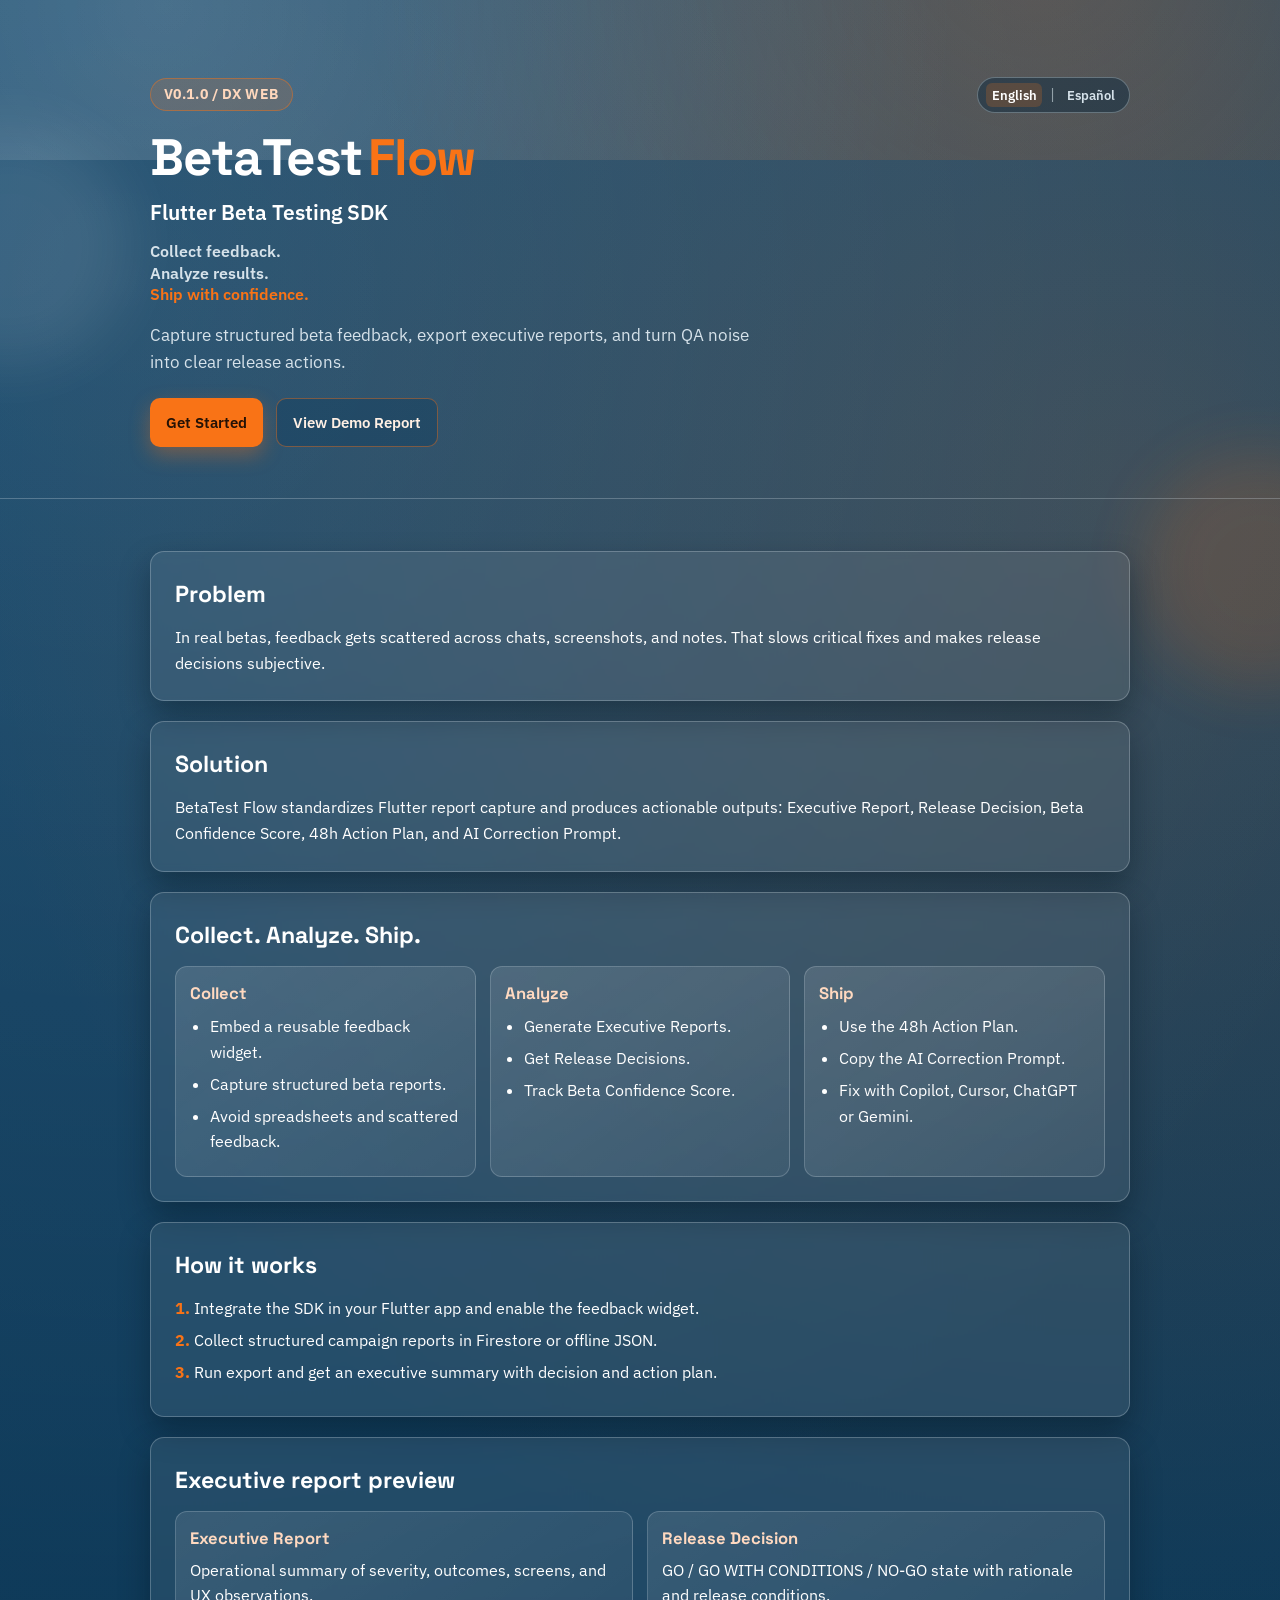
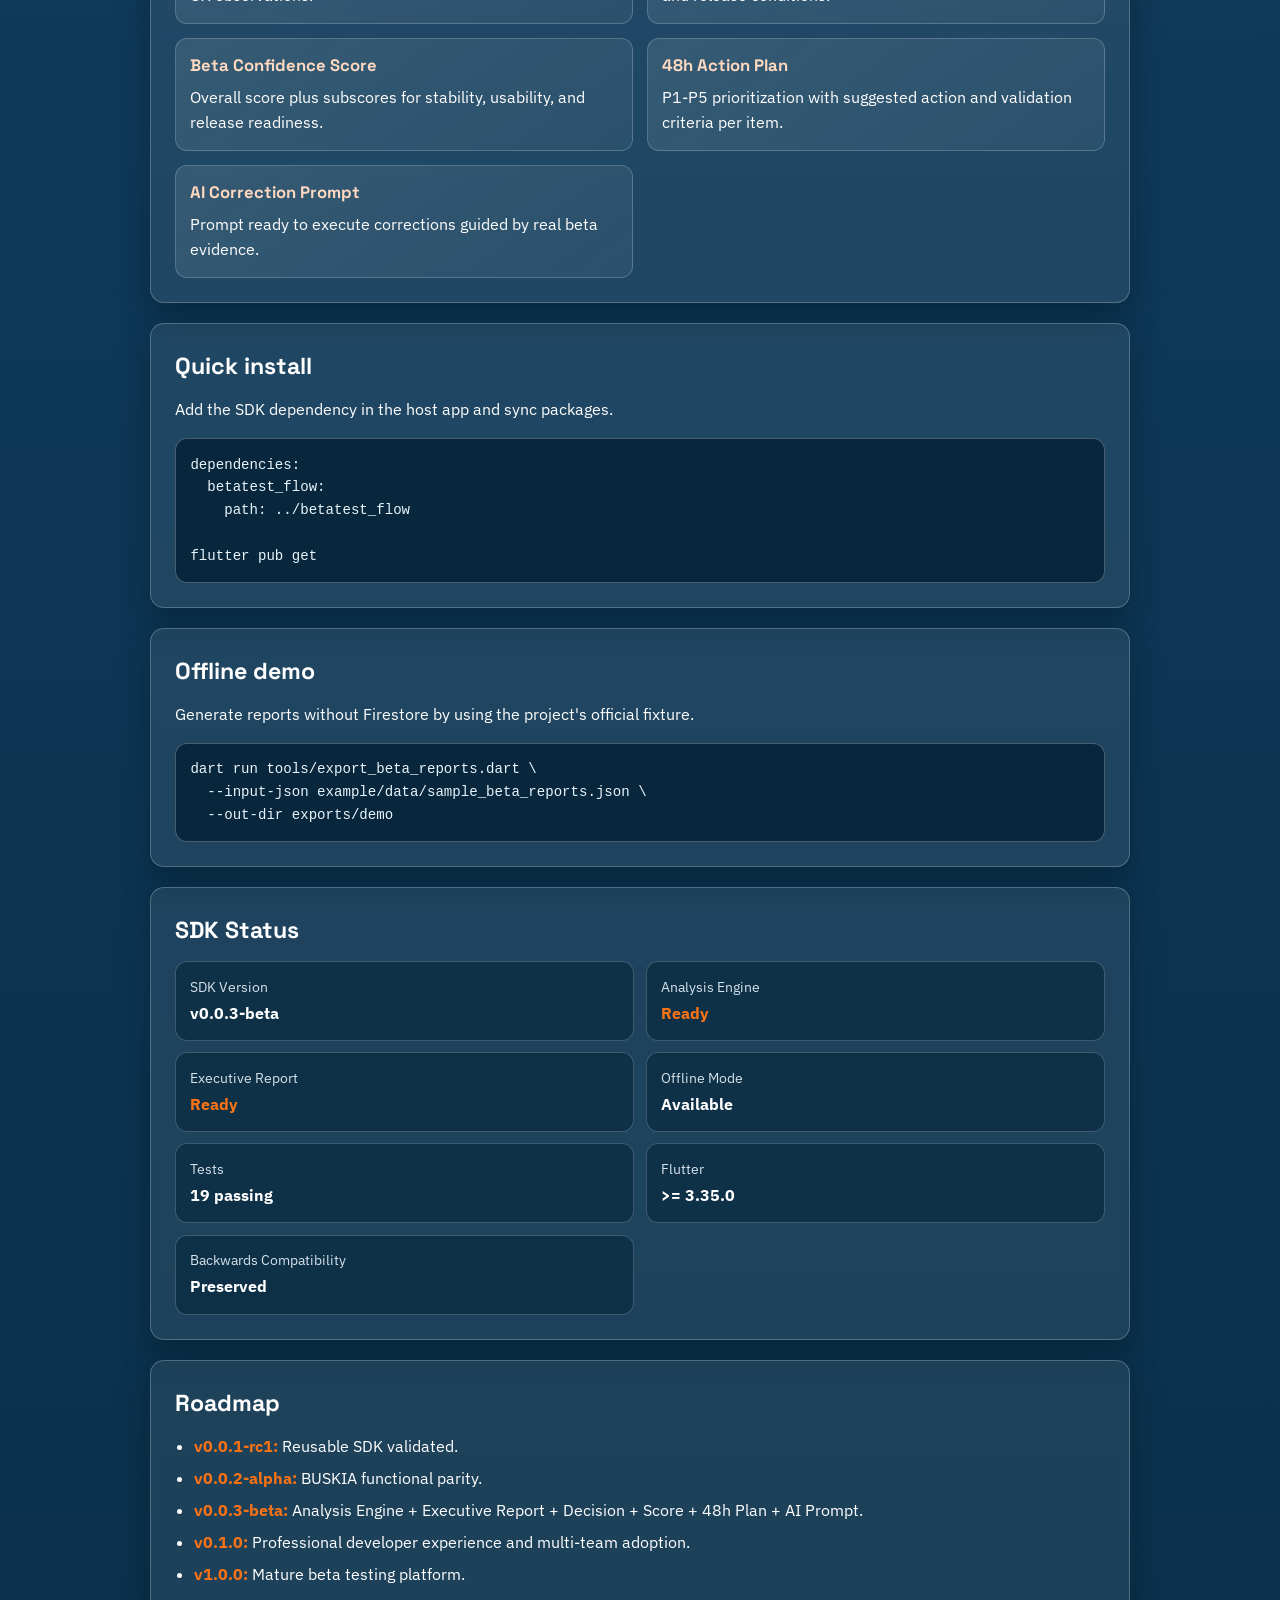
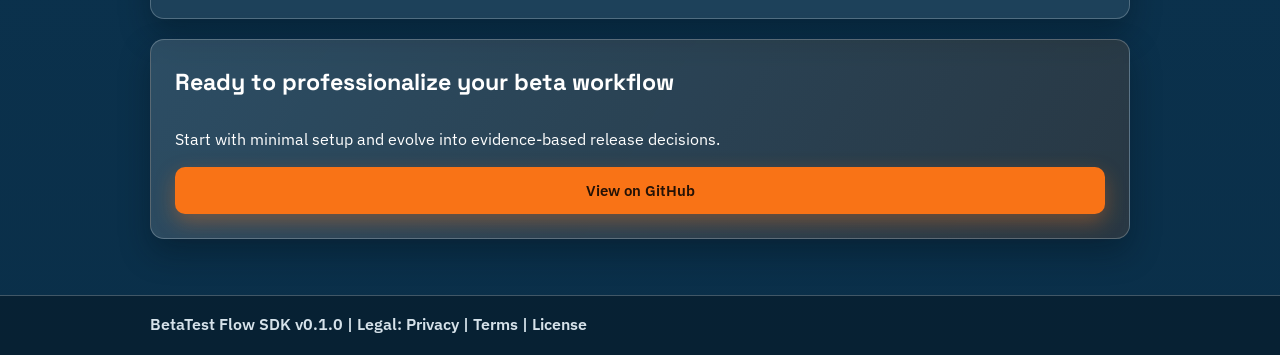
==== hosting/index.html @ 1bfd57b8 "Add bilingual landing support" ====
<!DOCTYPE html>
<html lang="en">
  <head>
    <meta charset="utf-8">
    <meta name="viewport" content="width=device-width, initial-scale=1">
    <meta id="meta-description" name="description" content="BetaTest Flow: Flutter Beta Testing SDK to capture real feedback and ship with confidence.">
    <title>BetaTest Flow | Flutter Beta Testing SDK</title>
    <link rel="icon" href="/favicon.svg" type="image/svg+xml">
    <link rel="icon" href="/favicon.ico" sizes="any">
    <link rel="apple-touch-icon" href="/apple-touch-icon.png">
    <link rel="icon" type="image/png" sizes="192x192" href="/android-chrome-192x192.png">
    <link rel="icon" type="image/png" sizes="512x512" href="/android-chrome-512x512.png">
    <link rel="preconnect" href="https://fonts.googleapis.com">
    <link rel="preconnect" href="https://fonts.gstatic.com" crossorigin>
    <link href="https://fonts.googleapis.com/css2?family=IBM+Plex+Sans:wght@400;500;600;700&family=Space+Grotesk:wght@500;600;700&display=swap" rel="stylesheet">
    <link rel="stylesheet" href="styles.css">
  </head>
  <body>
    <div class="bg-orb bg-orb--left" aria-hidden="true"></div>
    <div class="bg-orb bg-orb--right" aria-hidden="true"></div>

    <header class="hero">
      <div class="hero__gradient" aria-hidden="true"></div>
      <div class="container hero__content">
        <div class="hero__top">
          <p class="badge">v0.1.0 / DX Web</p>
          <nav class="language-switch" aria-label="Language selector">
            <button class="language-switch__button" type="button" data-lang="en" aria-pressed="true">English</button>
            <span class="language-switch__separator" aria-hidden="true">|</span>
            <button class="language-switch__button" type="button" data-lang="es" aria-pressed="false">Español</button>
          </nav>
        </div>
        <h1 class="brand-wordmark"><span class="brand-betatest">BetaTest</span> <span class="brand-flow">Flow</span></h1>
        <p class="hero-subtitle" data-i18n="hero.subtitle">Flutter Beta Testing SDK</p>
        <p class="hero-flow" data-i18n-html="hero.flow">Collect feedback.<br>Analyze results.<br><span>Ship with confidence.</span></p>
        <p class="lead" data-i18n="hero.lead">Capture structured beta feedback, export executive reports, and turn QA noise into clear release actions.</p>
        <div class="hero__actions">
          <a class="btn btn--primary" href="#instalacion" data-i18n="hero.ctaStart">Get Started</a>
          <a class="btn btn--ghost" href="#informe" data-i18n="hero.ctaDemo">View Demo Report</a>
        </div>
      </div>
    </header>

    <main>
      <section id="problema" class="section container card">
        <h2 data-i18n="problem.title">Problem</h2>
        <p data-i18n="problem.body">In real betas, feedback gets scattered across chats, screenshots, and notes. That slows critical fixes and makes release decisions subjective.</p>
      </section>

      <section id="solucion" class="section container card">
        <h2 data-i18n="solution.title">Solution</h2>
        <p data-i18n="solution.body">BetaTest Flow standardizes Flutter report capture and produces actionable outputs: Executive Report, Release Decision, Beta Confidence Score, 48h Action Plan, and AI Correction Prompt.</p>
      </section>

      <section id="collect-analyze-ship" class="section container card">
        <h2 data-i18n="cas.title">Collect. Analyze. Ship.</h2>
        <div class="flow-grid">
          <article class="flow-card">
            <h3 data-i18n="cas.collect.title">Collect</h3>
            <ul>
              <li data-i18n="cas.collect.li1">Embed a reusable feedback widget.</li>
              <li data-i18n="cas.collect.li2">Capture structured beta reports.</li>
              <li data-i18n="cas.collect.li3">Avoid spreadsheets and scattered feedback.</li>
            </ul>
          </article>
          <article class="flow-card">
            <h3 data-i18n="cas.analyze.title">Analyze</h3>
            <ul>
              <li data-i18n="cas.analyze.li1">Generate Executive Reports.</li>
              <li data-i18n="cas.analyze.li2">Get Release Decisions.</li>
              <li data-i18n="cas.analyze.li3">Track Beta Confidence Score.</li>
            </ul>
          </article>
          <article class="flow-card">
            <h3 data-i18n="cas.ship.title">Ship</h3>
            <ul>
              <li data-i18n="cas.ship.li1">Use the 48h Action Plan.</li>
              <li data-i18n="cas.ship.li2">Copy the AI Correction Prompt.</li>
              <li data-i18n="cas.ship.li3">Fix with Copilot, Cursor, ChatGPT or Gemini.</li>
            </ul>
          </article>
        </div>
      </section>

      <section id="como-funciona" class="section container card">
        <h2 data-i18n="how.title">How it works</h2>
        <ol class="steps">
          <li data-i18n="how.li1">Integrate the SDK in your Flutter app and enable the feedback widget.</li>
          <li data-i18n="how.li2">Collect structured campaign reports in Firestore or offline JSON.</li>
          <li data-i18n="how.li3">Run export and get an executive summary with decision and action plan.</li>
        </ol>
      </section>

      <section id="informe" class="section container card">
        <h2 data-i18n="report.title">Executive report preview</h2>
        <div class="metrics-grid">
          <article class="metric-card">
            <h3>Executive Report</h3>
            <p data-i18n="report.exec">Operational summary of severity, outcomes, screens, and UX observations.</p>
          </article>
          <article class="metric-card">
            <h3>Release Decision</h3>
            <p data-i18n="report.decision">GO / GO WITH CONDITIONS / NO-GO state with rationale and release conditions.</p>
          </article>
          <article class="metric-card">
            <h3>Beta Confidence Score</h3>
            <p data-i18n="report.score">Overall score plus subscores for stability, usability, and release readiness.</p>
          </article>
          <article class="metric-card">
            <h3 data-i18n="report.planTitle">48h Action Plan</h3>
            <p data-i18n="report.planBody">P1-P5 prioritization with suggested action and validation criteria per item.</p>
          </article>
          <article class="metric-card">
            <h3>AI Correction Prompt</h3>
            <p data-i18n="report.prompt">Prompt ready to execute corrections guided by real beta evidence.</p>
          </article>
        </div>
      </section>

      <section id="instalacion" class="section container card">
        <h2 data-i18n="install.title">Quick install</h2>
        <p data-i18n="install.body">Add the SDK dependency in the host app and sync packages.</p>
        <pre><code>dependencies:
  betatest_flow:
    path: ../betatest_flow

flutter pub get</code></pre>
      </section>

      <section id="demo-offline" class="section container card">
        <h2 data-i18n="offline.title">Offline demo</h2>
        <p data-i18n="offline.body">Generate reports without Firestore by using the project's official fixture.</p>
        <pre><code>dart run tools/export_beta_reports.dart \
  --input-json example/data/sample_beta_reports.json \
  --out-dir exports/demo</code></pre>
      </section>

      <section id="sdk-status" class="section container card">
        <h2 data-i18n="status.title">SDK Status</h2>
        <div class="status-grid">
          <article class="status-card"><p class="status-label" data-i18n="status.sdkVersion">SDK Version</p><p class="status-value">v0.0.3-beta</p></article>
          <article class="status-card"><p class="status-label" data-i18n="status.analysisEngine">Analysis Engine</p><p class="status-value status-value--ok" data-i18n="status.ready">Ready</p></article>
          <article class="status-card"><p class="status-label" data-i18n="status.executiveReport">Executive Report</p><p class="status-value status-value--ok" data-i18n="status.ready">Ready</p></article>
          <article class="status-card"><p class="status-label" data-i18n="status.offlineMode">Offline Mode</p><p class="status-value" data-i18n="status.available">Available</p></article>
          <article class="status-card"><p class="status-label" data-i18n="status.tests">Tests</p><p class="status-value" data-i18n="status.testsValue">19 passing</p></article>
          <article class="status-card"><p class="status-label">Flutter</p><p class="status-value">&gt;= 3.35.0</p></article>
          <article class="status-card"><p class="status-label" data-i18n="status.backwardCompatibility">Backwards Compatibility</p><p class="status-value" data-i18n="status.preserved">Preserved</p></article>
        </div>
      </section>

      <section id="roadmap" class="section container card">
        <h2 data-i18n="roadmap.title">Roadmap</h2>
        <ul class="roadmap-list">
          <li><strong>v0.0.1-rc1:</strong> <span data-i18n="roadmap.v001">Reusable SDK validated.</span></li>
          <li><strong>v0.0.2-alpha:</strong> <span data-i18n="roadmap.v002">BUSKIA functional parity.</span></li>
          <li><strong>v0.0.3-beta:</strong> <span data-i18n="roadmap.v003">Analysis Engine + Executive Report + Decision + Score + 48h Plan + AI Prompt.</span></li>
          <li><strong>v0.1.0:</strong> <span data-i18n="roadmap.v010">Professional developer experience and multi-team adoption.</span></li>
          <li><strong>v1.0.0:</strong> <span data-i18n="roadmap.v100">Mature beta testing platform.</span></li>
        </ul>
      </section>

      <section id="cta" class="section container card cta-card">
        <h2 data-i18n="cta.title">Ready to professionalize your beta workflow</h2>
        <p data-i18n="cta.body">Start with minimal setup and evolve into evidence-based release decisions.</p>
        <a class="btn btn--primary" href="https://github.com" target="_blank" rel="noreferrer" data-i18n="cta.button">View on GitHub</a>
      </section>
    </main>

    <footer class="footer">
      <div class="container">
        <p data-i18n="footer.legal">BetaTest Flow SDK v0.1.0 | Legal: Privacy | Terms | License</p>
      </div>
    </footer>
    <script src="i18n.js"></script>
  </body>
</html>
---- hosting/styles.css ----
:root {
  --bg: #0f3d5e;
  --surface: rgba(255, 255, 255, 0.08);
  --text: #ffffff;
  --muted: #d6e2ea;
  --accent: #f97316;
  --accent-soft: rgba(249, 115, 22, 0.2);
  --accent-strong: #f97316;
  --border: rgba(214, 226, 234, 0.28);
  --shadow: 0 14px 30px rgba(3, 16, 26, 0.36);
}

* {
  box-sizing: border-box;
}

html,
body {
  margin: 0;
  padding: 0;
}

body {
  font-family: "IBM Plex Sans", "Segoe UI", sans-serif;
  color: var(--text);
  background: radial-gradient(circle at 10% 8%, rgba(255, 255, 255, 0.09) 0, transparent 40%),
    radial-gradient(circle at 88% 14%, rgba(249, 115, 22, 0.18) 0, transparent 36%),
    linear-gradient(180deg, #13486d 0%, var(--bg) 28%, #0a2f49 100%);
  line-height: 1.6;
  position: relative;
  min-height: 100vh;
}

.bg-orb {
  position: fixed;
  width: 240px;
  height: 240px;
  border-radius: 50%;
  filter: blur(30px);
  pointer-events: none;
  z-index: 0;
  opacity: 0.45;
}

.bg-orb--left {
  top: 14vh;
  left: -110px;
  background: rgba(255, 255, 255, 0.22);
}

.bg-orb--right {
  top: 50vh;
  right: -100px;
  background: rgba(249, 115, 22, 0.35);
}

.container {
  width: min(100% - 2rem, 980px);
  margin: 0 auto;
  position: relative;
  z-index: 1;
}

.hero {
  position: relative;
  overflow: hidden;
  padding: 4.8rem 0 3.2rem;
  border-bottom: 1px solid var(--border);
}

.hero__gradient {
  position: absolute;
  inset: -150px -12% auto;
  height: 310px;
  background: radial-gradient(circle at 20% 50%, rgba(255, 255, 255, 0.16), transparent 62%),
    radial-gradient(circle at 75% 30%, rgba(249, 115, 22, 0.22), transparent 56%);
  pointer-events: none;
}

.hero__content {
  position: relative;
  animation: fade-up 0.7s ease both;
}

.hero__top {
  display: flex;
  align-items: center;
  justify-content: space-between;
  gap: 1rem;
}

.badge {
  display: inline-block;
  margin: 0 0 1rem;
  padding: 0.3rem 0.8rem;
  border-radius: 999px;
  border: 1px solid rgba(249, 115, 22, 0.45);
  background: rgba(249, 115, 22, 0.15);
  color: #ffd8bd;
  font-size: 0.85rem;
  font-weight: 700;
  letter-spacing: 0.04em;
  text-transform: uppercase;
}

.language-switch {
  display: inline-flex;
  align-items: center;
  gap: 0.45rem;
  margin: 0 0 1rem;
  padding: 0.26rem 0.5rem;
  border-radius: 999px;
  border: 1px solid rgba(214, 226, 234, 0.32);
  background: rgba(8, 39, 61, 0.45);
}

.language-switch__button {
  border: 0;
  background: transparent;
  color: var(--muted);
  font-family: inherit;
  font-size: 0.84rem;
  font-weight: 600;
  cursor: pointer;
  padding: 0.2rem 0.35rem;
  border-radius: 6px;
}

.language-switch__button.is-active {
  color: #ffffff;
  background: rgba(249, 115, 22, 0.2);
}

.language-switch__separator {
  color: rgba(214, 226, 234, 0.6);
}

h1 {
  margin: 0;
  font-family: "Space Grotesk", "IBM Plex Sans", sans-serif;
  font-size: clamp(2rem, 5vw, 3.2rem);
  letter-spacing: -0.02em;
  line-height: 1.12;
}

.brand-wordmark {
  display: inline-flex;
  flex-wrap: wrap;
  gap: 0.36rem;
}

.brand-betatest {
  color: #ffffff;
}

.brand-flow {
  color: var(--accent);
}

.hero-subtitle {
  margin: 0.6rem 0 0;
  color: #ffffff;
  font-size: clamp(1rem, 2.2vw, 1.3rem);
  font-weight: 600;
}

.hero-flow {
  margin: 0.75rem 0 0;
  color: var(--muted);
  font-weight: 600;
  line-height: 1.35;
}

.hero-flow span {
  color: var(--accent);
}

.lead {
  margin: 1rem 0 0;
  max-width: 62ch;
  color: var(--muted);
  font-size: 1.05rem;
}

.hero__actions {
  display: flex;
  flex-wrap: wrap;
  gap: 0.8rem;
  margin-top: 1.4rem;
}

.btn {
  display: inline-flex;
  align-items: center;
  justify-content: center;
  border-radius: 10px;
  padding: 0.7rem 1rem;
  font-weight: 600;
  font-size: 0.96rem;
  text-decoration: none;
  transition: transform 0.2s ease, box-shadow 0.2s ease, background-color 0.2s ease;
}

.btn:hover {
  transform: translateY(-1px);
}

.btn--primary {
  background: var(--accent);
  color: #251206;
  box-shadow: 0 8px 20px rgba(249, 115, 22, 0.35);
}

.btn--primary:hover {
  background: #fb8b3d;
}

.btn--ghost {
  color: #fff0e4;
  border: 1px solid rgba(249, 115, 22, 0.42);
  background: rgba(15, 61, 94, 0.4);
}

main {
  padding: 2rem 0 3.5rem;
}

.section {
  margin-top: 1rem;
}

.card {
  background: var(--surface);
  border: 1px solid var(--border);
  border-radius: 14px;
  padding: 1.2rem 1.2rem;
  box-shadow: var(--shadow);
  backdrop-filter: blur(3px);
  animation: fade-up 0.6s ease both;
}

h2 {
  margin: 0 0 0.75rem;
  font-family: "Space Grotesk", "IBM Plex Sans", sans-serif;
  color: #ffffff;
  font-size: clamp(1.25rem, 2vw, 1.45rem);
}

h3 {
  margin: 0 0 0.3rem;
  font-family: "Space Grotesk", "IBM Plex Sans", sans-serif;
  font-size: 1.04rem;
  color: #ffd9c0;
}

p {
  margin: 0;
}

ul {
  margin: 0;
  padding-left: 1.2rem;
}

ol {
  margin: 0;
  padding-left: 1.2rem;
}

li {
  margin: 0.4rem 0;
}

.steps li::marker {
  font-weight: 700;
  color: var(--accent);
}

.metrics-grid {
  display: grid;
  grid-template-columns: repeat(1, minmax(0, 1fr));
  gap: 0.85rem;
}

.metric-card {
  border: 1px solid rgba(214, 226, 234, 0.24);
  border-radius: 12px;
  padding: 0.9rem;
  background: linear-gradient(145deg, rgba(255, 255, 255, 0.1) 0%, rgba(255, 255, 255, 0.05) 100%);
}

.flow-grid {
  display: grid;
  grid-template-columns: repeat(1, minmax(0, 1fr));
  gap: 0.85rem;
}

.flow-card {
  border: 1px solid rgba(214, 226, 234, 0.24);
  border-radius: 12px;
  padding: 0.9rem;
  background: linear-gradient(145deg, rgba(255, 255, 255, 0.12) 0%, rgba(255, 255, 255, 0.06) 100%);
}

.status-grid {
  display: grid;
  grid-template-columns: repeat(1, minmax(0, 1fr));
  gap: 0.7rem;
}

.status-card {
  border: 1px solid rgba(214, 226, 234, 0.24);
  border-radius: 12px;
  padding: 0.85rem 0.9rem;
  background: rgba(8, 39, 61, 0.62);
}

.status-label {
  margin: 0;
  color: var(--muted);
  font-size: 0.86rem;
}

.status-value {
  margin: 0.2rem 0 0;
  color: #ffffff;
  font-weight: 700;
}

.status-value--ok {
  color: var(--accent);
}

pre {
  margin: 0.95rem 0 0;
  padding: 0.9rem;
  border-radius: 12px;
  border: 1px solid rgba(214, 226, 234, 0.3);
  background: #08273d;
  color: #e8f4fb;
  overflow-x: auto;
}

code {
  font-family: "Courier New", Courier, monospace;
  font-size: 0.88rem;
}

.roadmap-list strong {
  color: var(--accent);
}

.cta-card {
  display: grid;
  gap: 0.9rem;
  background: linear-gradient(120deg, rgba(255, 255, 255, 0.14) 0%, rgba(249, 115, 22, 0.13) 100%);
}

.footer {
  border-top: 1px solid var(--border);
  background: rgba(6, 28, 44, 0.72);
  padding: 1rem 0 1.2rem;
}

.footer p {
  margin: 0;
  color: var(--muted);
  font-weight: 600;
}

@keyframes fade-up {
  from {
    opacity: 0;
    transform: translateY(8px);
  }

  to {
    opacity: 1;
    transform: translateY(0);
  }
}

@media (min-width: 740px) {
  .card {
    padding: 1.5rem;
  }

  .section {
    margin-top: 1.25rem;
  }

  .metrics-grid {
    grid-template-columns: repeat(2, minmax(0, 1fr));
  }

  .flow-grid {
    grid-template-columns: repeat(3, minmax(0, 1fr));
  }

  .status-grid {
    grid-template-columns: repeat(2, minmax(0, 1fr));
  }
}

@media (max-width: 520px) {
  .hero {
    padding-top: 4.2rem;
  }

  .hero__top {
    flex-direction: column;
    align-items: flex-start;
    gap: 0.55rem;
  }

  .language-switch {
    margin-bottom: 0.4rem;
  }

  .btn {
    width: 100%;
  }
}
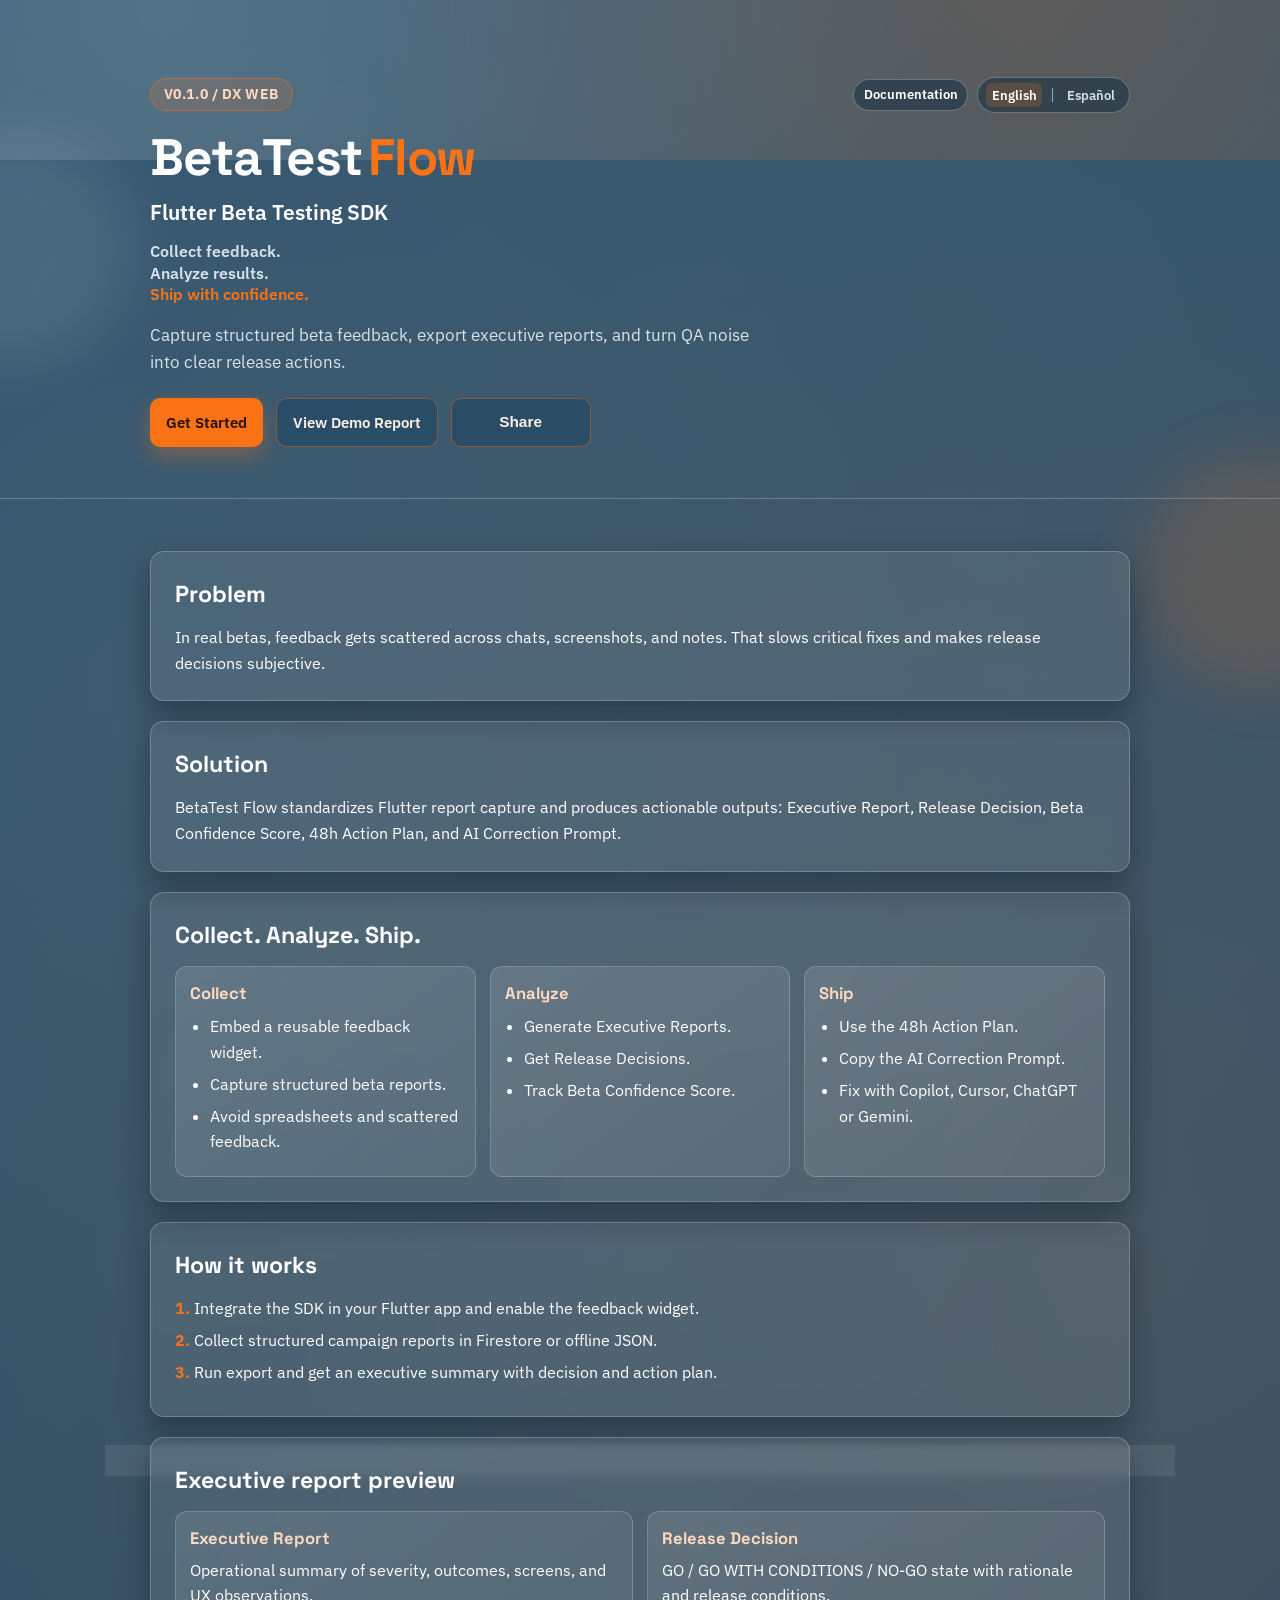
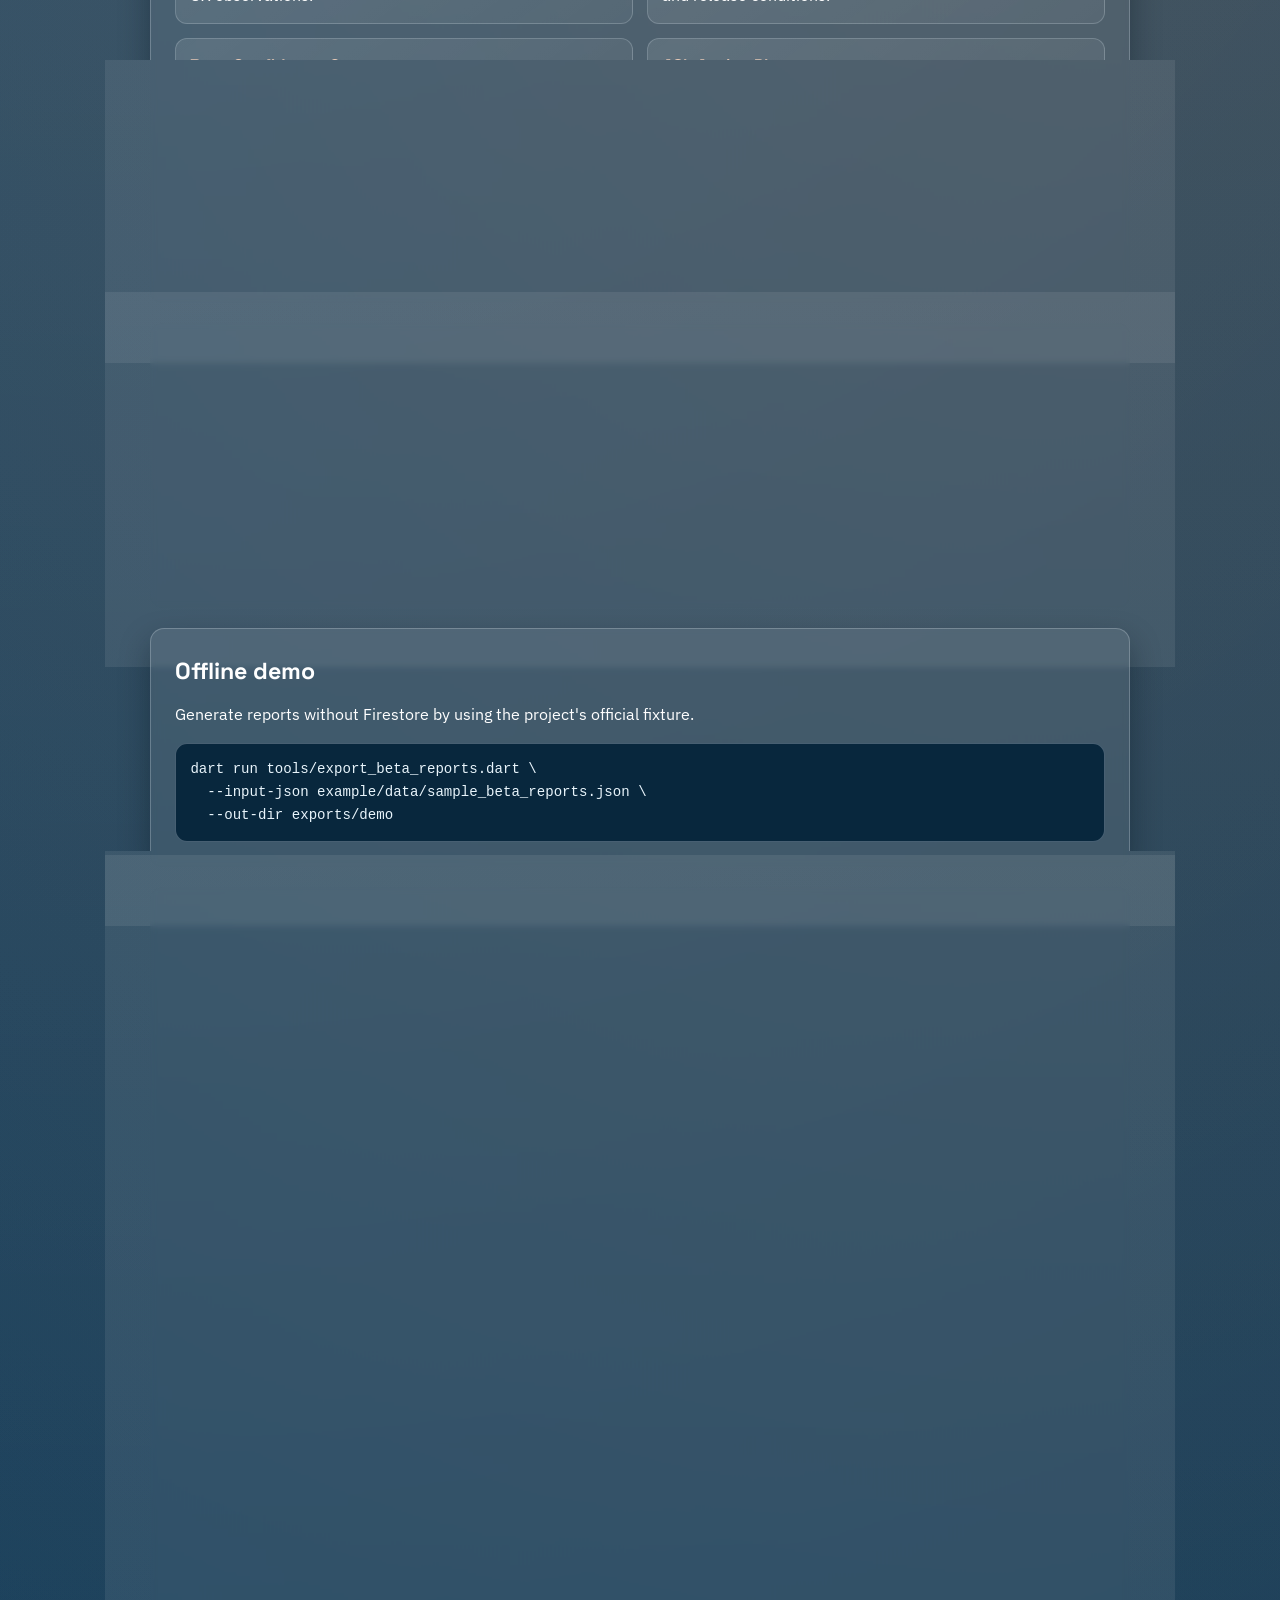
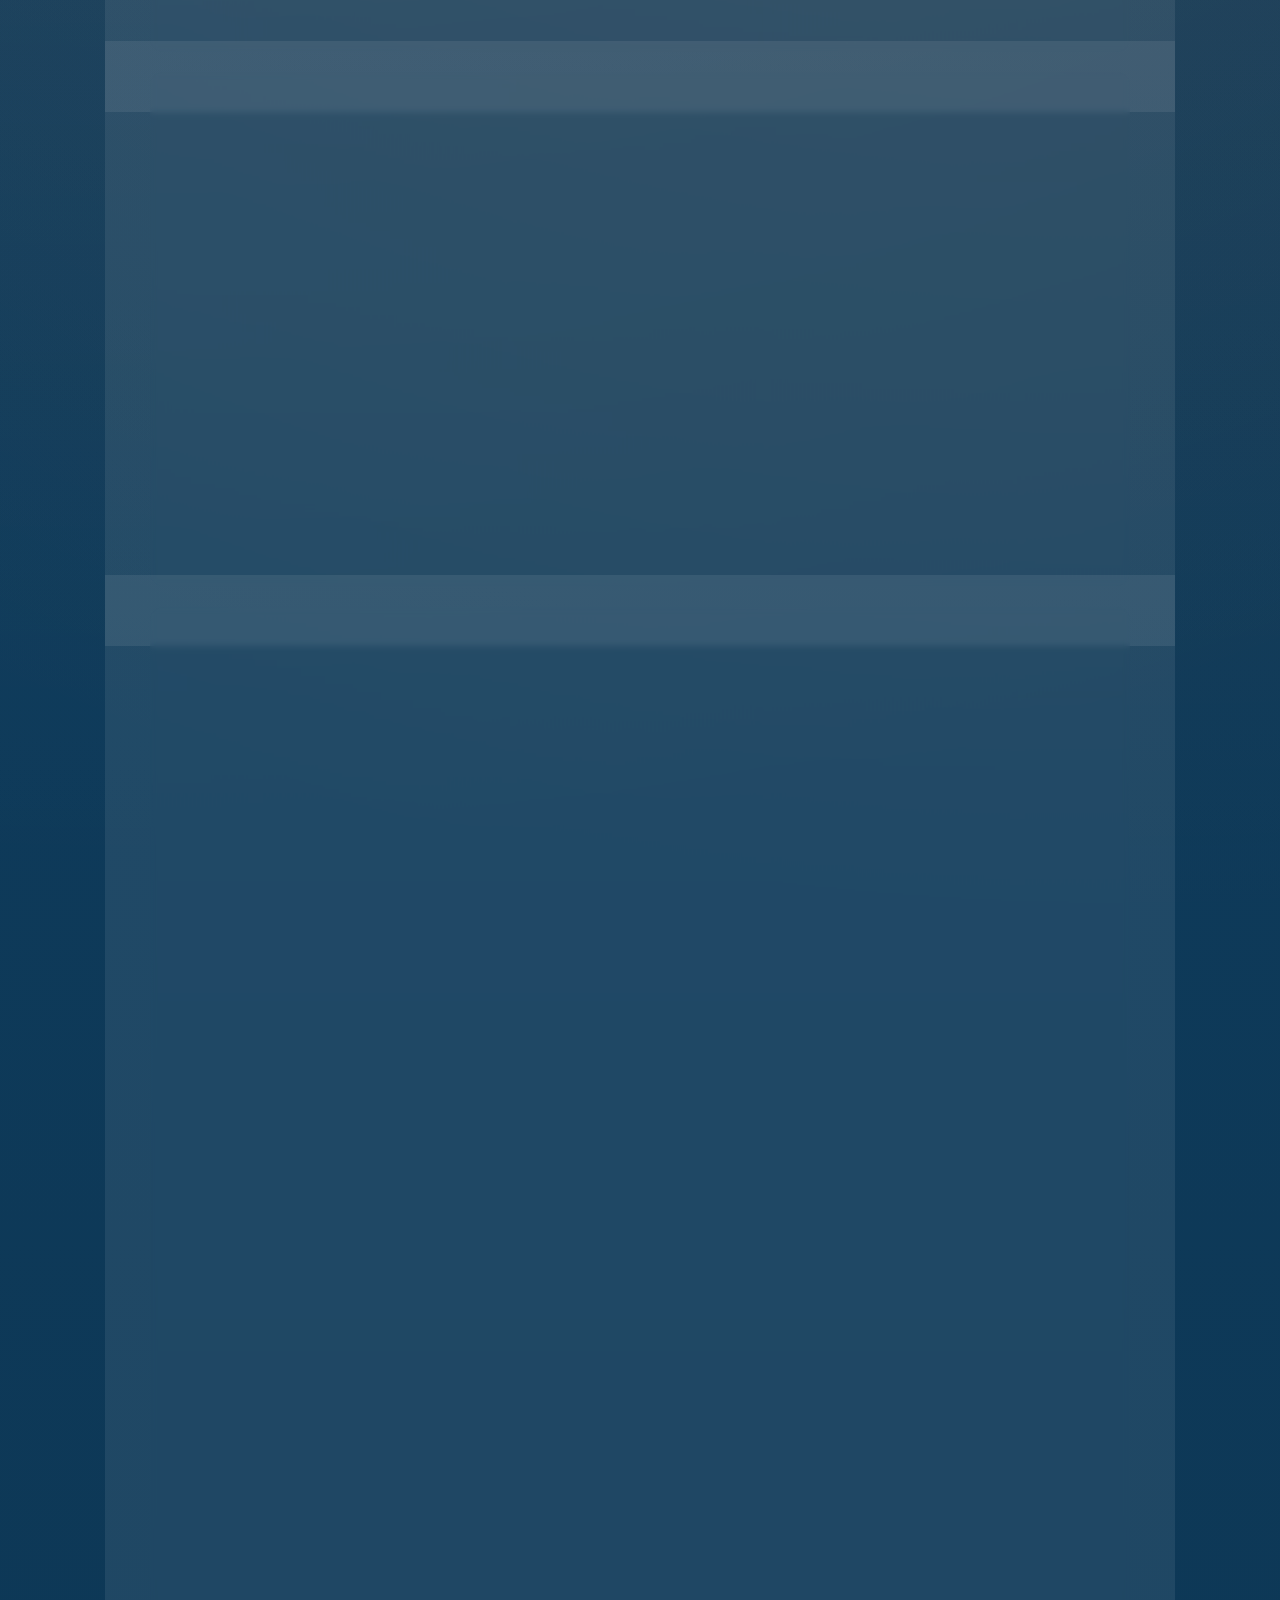
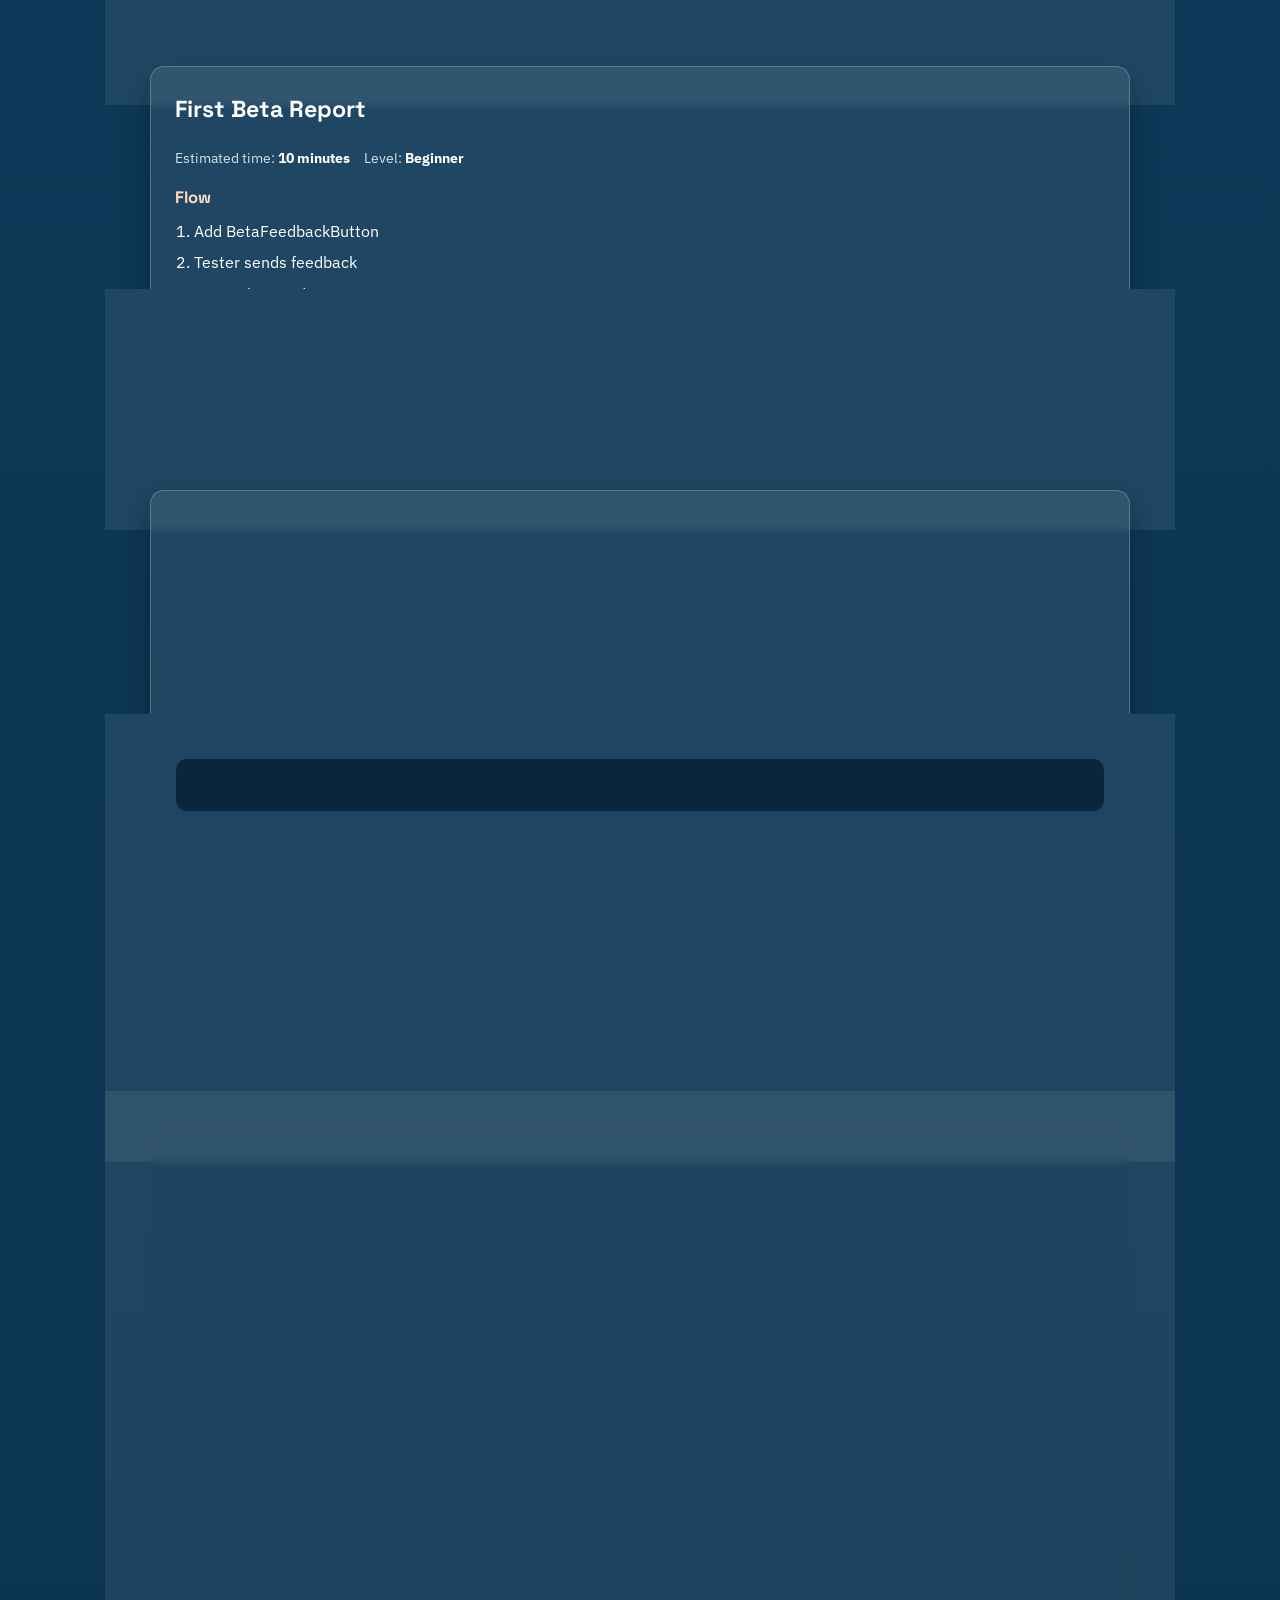
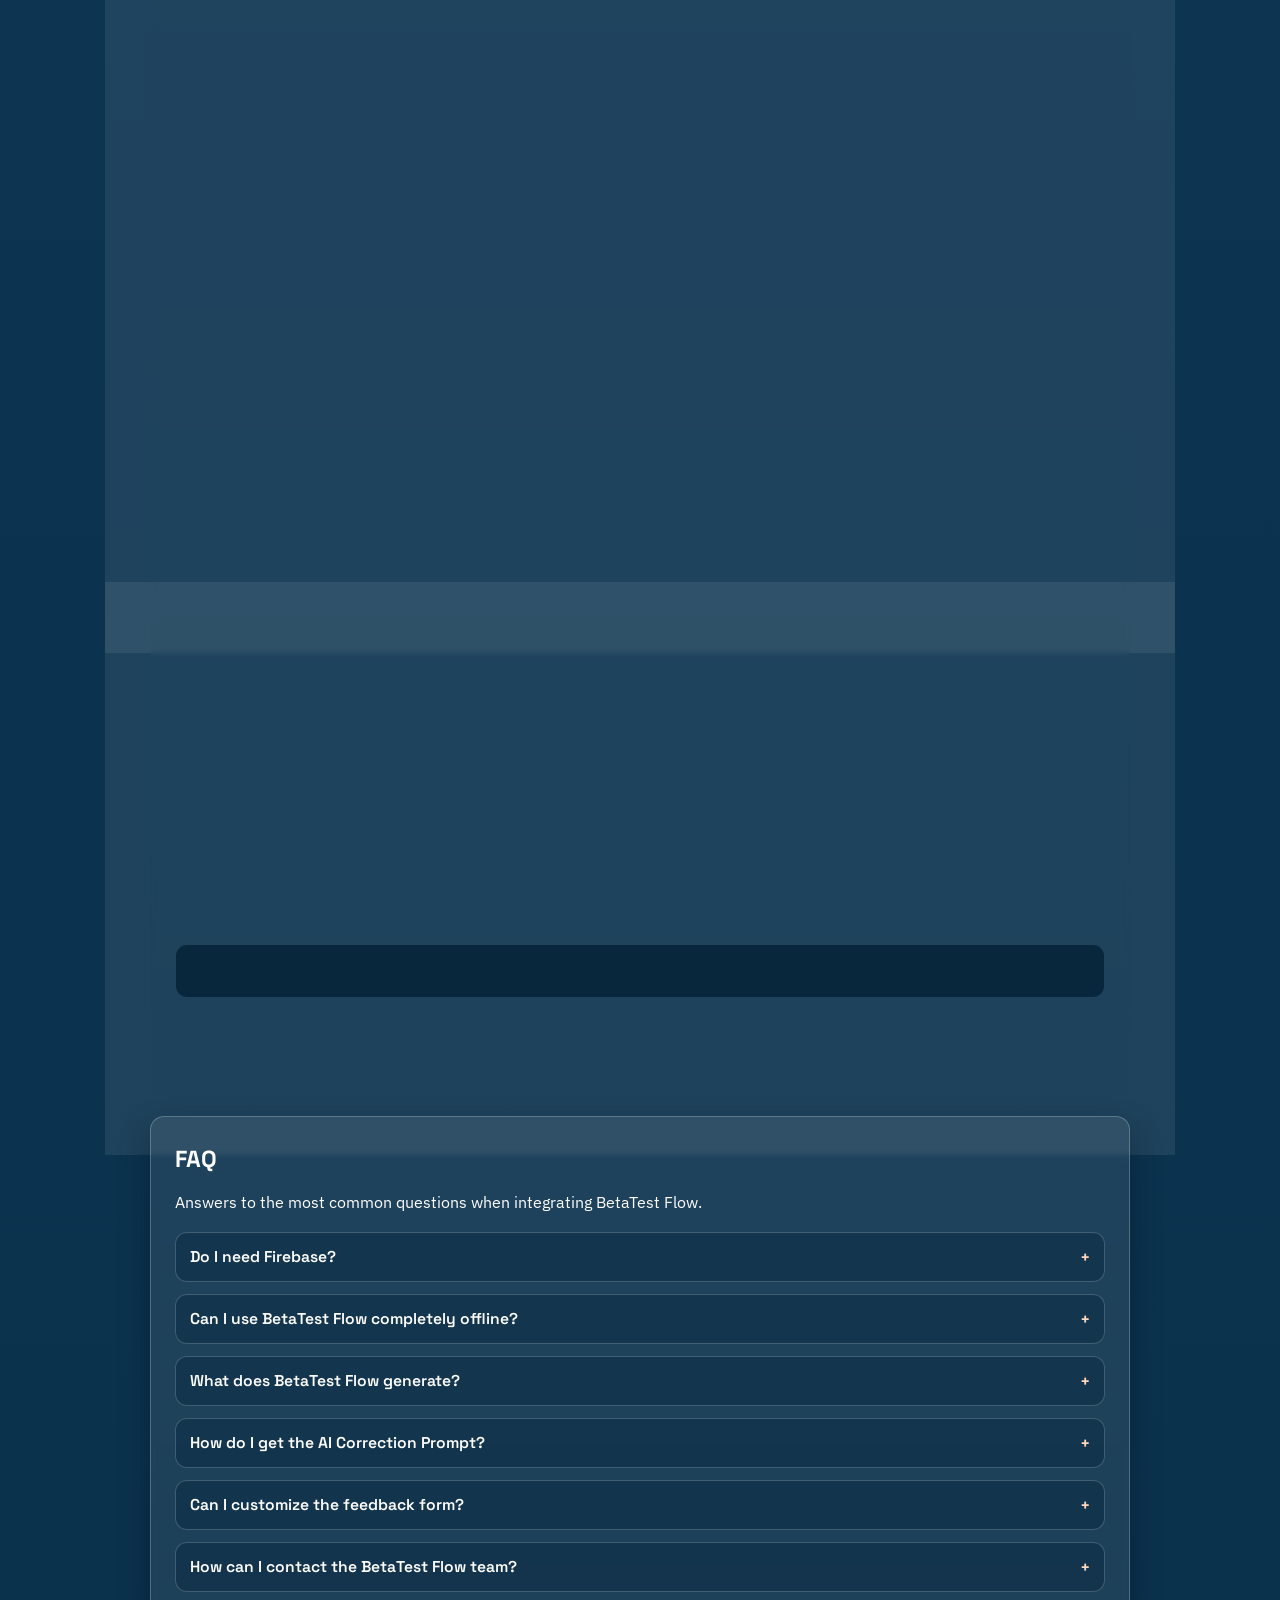
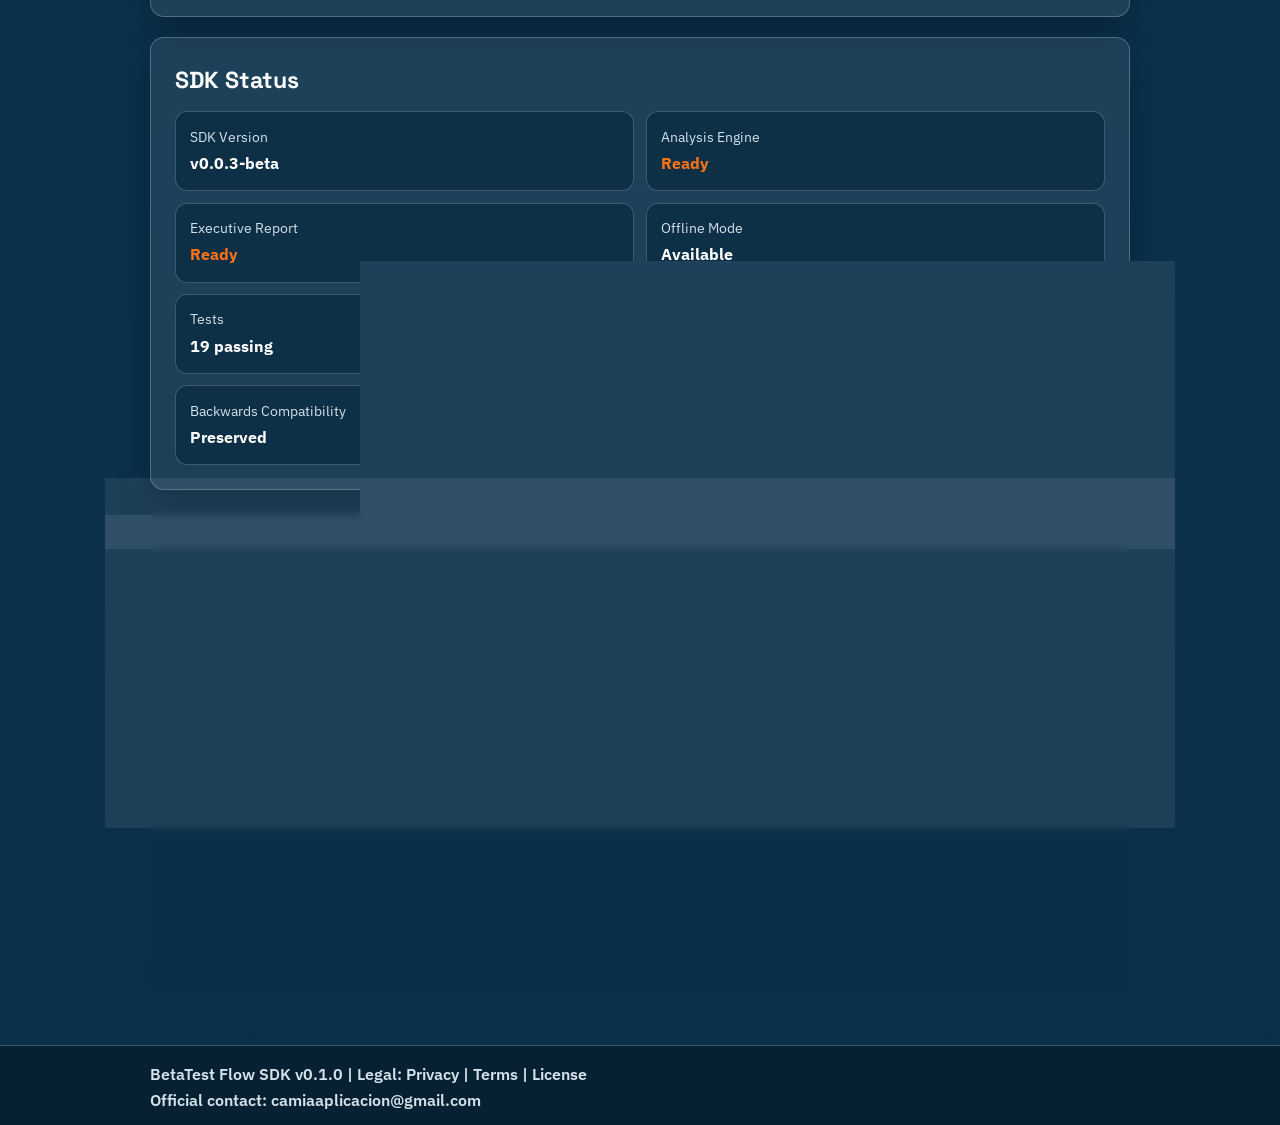
==== commit 26cb0d31: "Add developer documentation landing sections" ====
--- a/hosting/index.html
+++ b/hosting/index.html
@@ -24,11 +24,14 @@
       <div class="container hero__content">
         <div class="hero__top">
           <p class="badge">v0.1.0 / DX Web</p>
-          <nav class="language-switch" aria-label="Language selector">
-            <button class="language-switch__button" type="button" data-lang="en" aria-pressed="true">English</button>
-            <span class="language-switch__separator" aria-hidden="true">|</span>
-            <button class="language-switch__button" type="button" data-lang="es" aria-pressed="false">Español</button>
-          </nav>
+          <div class="hero__controls">
+            <a class="top-link" href="#documentation" data-i18n="nav.documentation">Documentation</a>
+            <nav class="language-switch" aria-label="Language selector">
+              <button class="language-switch__button" type="button" data-lang="en" aria-pressed="true">English</button>
+              <span class="language-switch__separator" aria-hidden="true">|</span>
+              <button class="language-switch__button" type="button" data-lang="es" aria-pressed="false">Español</button>
+            </nav>
+          </div>
         </div>
         <h1 class="brand-wordmark"><span class="brand-betatest">BetaTest</span> <span class="brand-flow">Flow</span></h1>
         <p class="hero-subtitle" data-i18n="hero.subtitle">Flutter Beta Testing SDK</p>
@@ -37,6 +40,7 @@
         <div class="hero__actions">
           <a class="btn btn--primary" href="#instalacion" data-i18n="hero.ctaStart">Get Started</a>
           <a class="btn btn--ghost" href="#informe" data-i18n="hero.ctaDemo">View Demo Report</a>
+          <button class="btn btn--ghost share-btn" type="button" data-share-trigger data-i18n="share.hero">Share</button>
         </div>
       </div>
     </header>
@@ -135,6 +139,369 @@
   --out-dir exports/demo</code></pre>
       </section>
 
+      <section id="documentation" class="section container card">
+        <h2 data-i18n="documentation.title">Documentation</h2>
+        <p data-i18n="documentation.intro">Build your integration path step by step. Start fast, then go deeper into export and analysis workflows.</p>
+        <div class="docs-grid">
+          <article class="doc-card">
+            <h3 data-i18n="documentation.gettingStarted.title">Getting Started</h3>
+            <p class="doc-card__description" data-i18n="documentation.gettingStarted.description">Understand the core flow and minimum setup to start collecting beta feedback.</p>
+            <p class="doc-card__meta"><span data-i18n="documentation.estimatedTime">Estimated time</span>: <strong data-i18n="documentation.gettingStarted.time">5 min</strong></p>
+            <p class="doc-card__meta"><span data-i18n="documentation.level">Level</span>: <strong data-i18n="documentation.gettingStarted.level">Beginner</strong></p>
+            <a class="doc-card__button doc-card__button--link" href="#getting-started" data-i18n="documentation.readGuide">Read guide</a>
+          </article>
+
+          <article class="doc-card">
+            <h3 data-i18n="documentation.installation.title">Installation</h3>
+            <p class="doc-card__description" data-i18n="documentation.installation.description">Set dependency, run package sync, and prepare your host app environment.</p>
+            <p class="doc-card__meta"><span data-i18n="documentation.estimatedTime">Estimated time</span>: <strong data-i18n="documentation.installation.time">8 min</strong></p>
+            <p class="doc-card__meta"><span data-i18n="documentation.level">Level</span>: <strong data-i18n="documentation.installation.level">Beginner</strong></p>
+            <a class="doc-card__button doc-card__button--link" href="#installation" data-i18n="documentation.readGuide">Read guide</a>
+          </article>
+
+          <article class="doc-card">
+            <h3 data-i18n="documentation.firstReport.title">First Beta Report</h3>
+            <p class="doc-card__description" data-i18n="documentation.firstReport.description">Create your first complete report and validate the end-to-end capture flow.</p>
+            <p class="doc-card__meta"><span data-i18n="documentation.estimatedTime">Estimated time</span>: <strong data-i18n="documentation.firstReport.time">10 min</strong></p>
+            <p class="doc-card__meta"><span data-i18n="documentation.level">Level</span>: <strong data-i18n="documentation.firstReport.level">Beginner</strong></p>
+            <a class="doc-card__button doc-card__button--link" href="#first-report" data-i18n="documentation.readGuide">Read guide</a>
+          </article>
+
+          <article class="doc-card">
+            <h3 data-i18n="documentation.exportReports.title">Export Reports</h3>
+            <p class="doc-card__description" data-i18n="documentation.exportReports.description">Generate JSON, CSV and markdown outputs from Firestore or offline fixtures.</p>
+            <p class="doc-card__meta"><span data-i18n="documentation.estimatedTime">Estimated time</span>: <strong data-i18n="documentation.exportReports.time">5 min</strong></p>
+            <p class="doc-card__meta"><span data-i18n="documentation.level">Level</span>: <strong data-i18n="documentation.exportReports.level">Intermediate</strong></p>
+            <a class="doc-card__button doc-card__button--link" href="#export-reports" data-i18n="documentation.readGuide">Read guide</a>
+          </article>
+
+          <article class="doc-card">
+            <h3 data-i18n="documentation.analysisEngine.title">Analysis Engine</h3>
+            <p class="doc-card__description" data-i18n="documentation.analysisEngine.description">Interpret release decision, confidence score, and 48h action priorities.</p>
+            <p class="doc-card__meta"><span data-i18n="documentation.estimatedTime">Estimated time</span>: <strong data-i18n="documentation.analysisEngine.time">15 min</strong></p>
+            <p class="doc-card__meta"><span data-i18n="documentation.level">Level</span>: <strong data-i18n="documentation.analysisEngine.level">Intermediate</strong></p>
+            <a class="doc-card__button doc-card__button--link" href="#analysis-engine" data-i18n="documentation.readGuide">Read guide</a>
+          </article>
+
+          <article class="doc-card">
+            <h3 data-i18n="documentation.faq.title">FAQ</h3>
+            <p class="doc-card__description" data-i18n="documentation.faq.description">Resolve common integration and troubleshooting questions quickly.</p>
+            <p class="doc-card__meta"><span data-i18n="documentation.estimatedTime">Estimated time</span>: <strong data-i18n="documentation.faq.time">7 min</strong></p>
+            <p class="doc-card__meta"><span data-i18n="documentation.level">Level</span>: <strong data-i18n="documentation.faq.level">Advanced</strong></p>
+            <a class="doc-card__button doc-card__button--link" href="#faq" data-i18n="documentation.readGuide">Read guide</a>
+          </article>
+        </div>
+      </section>
+
+      <section id="getting-started" class="section container card">
+        <h2 data-i18n="gettingStarted.title">Getting Started</h2>
+        <div class="getting-started-meta">
+          <p class="doc-card__meta"><span data-i18n="gettingStarted.estimatedTimeLabel">Estimated time</span>: <strong data-i18n="gettingStarted.estimatedTimeValue">5 minutes</strong></p>
+          <p class="doc-card__meta"><span data-i18n="gettingStarted.levelLabel">Level</span>: <strong data-i18n="gettingStarted.levelValue">Beginner</strong></p>
+        </div>
+
+        <div class="gs-block">
+          <h3 data-i18n="gettingStarted.learnTitle">What you will learn</h3>
+          <p data-i18n="gettingStarted.learnBody">You will understand the minimum integration path, when to run exports, and how to use analysis outputs to ship with confidence.</p>
+        </div>
+
+        <div class="gs-block">
+          <h3 data-i18n="gettingStarted.whatIsTitle">What is BetaTest Flow</h3>
+          <p data-i18n="gettingStarted.whatIsBody">BetaTest Flow is a reusable Flutter SDK to capture structured beta feedback and convert it into actionable release guidance.</p>
+        </div>
+
+        <div class="gs-block">
+          <h3 data-i18n="gettingStarted.whenToUseTitle">When to use it</h3>
+          <p data-i18n="gettingStarted.whenToUseBody">Use it when your team needs a repeatable beta process, clear release criteria, and faster feedback-to-fix cycles.</p>
+        </div>
+
+        <div class="gs-block">
+          <h3 data-i18n="gettingStarted.flowTitle">Complete flow</h3>
+          <p class="gs-flow-line" data-i18n="gettingStarted.flowLine">Flutter App -> SDK Widget -> Firestore/JSON -> Analysis Engine -> Executive Report -> AI Correction Prompt</p>
+        </div>
+
+        <div class="gs-block">
+          <h3 data-i18n="gettingStarted.expectedTitle">Expected outcome</h3>
+          <p data-i18n="gettingStarted.expectedBody">At the end, you have one structured report pipeline and a clear action path for release decisions and corrections.</p>
+        </div>
+      </section>
+
+      <section id="installation" class="section container card">
+        <h2 data-i18n="installationGuide.title">Installation</h2>
+        <div class="getting-started-meta">
+          <p class="doc-card__meta"><span data-i18n="installationGuide.estimatedTimeLabel">Estimated time</span>: <strong data-i18n="installationGuide.estimatedTimeValue">5 minutes</strong></p>
+          <p class="doc-card__meta"><span data-i18n="installationGuide.levelLabel">Level</span>: <strong data-i18n="installationGuide.levelValue">Beginner</strong></p>
+        </div>
+
+        <div class="gs-block">
+          <h3 data-i18n="installationGuide.requirementsTitle">Requirements</h3>
+          <ul>
+            <li data-i18n="installationGuide.req1">Flutter >= 3.35.0</li>
+            <li data-i18n="installationGuide.req2">Firebase project if using Firestore mode</li>
+            <li data-i18n="installationGuide.req3">Offline JSON mode available without Firebase</li>
+          </ul>
+        </div>
+
+        <div class="gs-block">
+          <h3 data-i18n="installationGuide.dependencyTitle">Install dependency</h3>
+          <pre><code>dependencies:
+  betatest_flow:
+    path: ../betatest_flow
+
+flutter pub get</code></pre>
+        </div>
+
+        <div class="gs-block">
+          <h3 data-i18n="installationGuide.importTitle">Import SDK</h3>
+          <pre><code>import 'package:betatest_flow/betatest_flow.dart';</code></pre>
+        </div>
+
+        <div class="gs-block">
+          <h3 data-i18n="installationGuide.firstButtonTitle">Add your first button</h3>
+          <pre><code>final config = BetaTestFlowConfig(
+  appId: 'demo_app',
+  appName: 'Demo App',
+  campaignId: 'beta_1',
+  campaignName: 'Beta 1',
+  reportVersion: '1',
+);
+
+BetaFeedbackButton(
+  config: config,
+  repository: FirebaseBetaFeedbackRepository(config: config),
+  userId: 'tester_001',
+)</code></pre>
+        </div>
+
+        <div class="gs-block">
+          <h3 data-i18n="installationGuide.expectedTitle">Expected outcome</h3>
+          <p data-i18n="installationGuide.expectedBody">A feedback button is visible in your app and ready to capture beta reports.</p>
+        </div>
+      </section>
+
+      <section id="first-report" class="section container card">
+        <h2 data-i18n="firstReportGuide.title">First Beta Report</h2>
+        <div class="getting-started-meta">
+          <p class="doc-card__meta"><span data-i18n="firstReportGuide.estimatedTimeLabel">Estimated time</span>: <strong data-i18n="firstReportGuide.estimatedTimeValue">10 minutes</strong></p>
+          <p class="doc-card__meta"><span data-i18n="firstReportGuide.levelLabel">Level</span>: <strong data-i18n="firstReportGuide.levelValue">Beginner</strong></p>
+        </div>
+
+        <div class="gs-block">
+          <h3 data-i18n="firstReportGuide.flowTitle">Flow</h3>
+          <ol>
+            <li data-i18n="firstReportGuide.step1">Add BetaFeedbackButton</li>
+            <li data-i18n="firstReportGuide.step2">Tester sends feedback</li>
+            <li data-i18n="firstReportGuide.step3">Report is saved</li>
+            <li data-i18n="firstReportGuide.step4">Export reports</li>
+            <li data-i18n="firstReportGuide.step5">Generate Executive Report</li>
+          </ol>
+        </div>
+
+        <div class="gs-block">
+          <h3 data-i18n="firstReportGuide.expectedTitle">Expected outcome</h3>
+          <p data-i18n="firstReportGuide.expectedBody">First structured beta report ready for analysis.</p>
+        </div>
+      </section>
+
+      <section id="export-reports" class="section container card">
+        <h2 data-i18n="exportReportsGuide.title">Export Reports</h2>
+        <div class="getting-started-meta">
+          <p class="doc-card__meta"><span data-i18n="exportReportsGuide.estimatedTimeLabel">Estimated time</span>: <strong data-i18n="exportReportsGuide.estimatedTimeValue">5 minutes</strong></p>
+          <p class="doc-card__meta"><span data-i18n="exportReportsGuide.levelLabel">Level</span>: <strong data-i18n="exportReportsGuide.levelValue">Intermediate</strong></p>
+        </div>
+
+        <div class="gs-block">
+          <h3 data-i18n="exportReportsGuide.modesTitle">Export modes</h3>
+          <ul>
+            <li data-i18n="exportReportsGuide.modeA">A) Firestore mode</li>
+            <li data-i18n="exportReportsGuide.modeB">B) Offline JSON mode</li>
+          </ul>
+        </div>
+
+        <div class="gs-block">
+          <h3 data-i18n="exportReportsGuide.offlineCommandTitle">Offline command</h3>
+          <pre><code>dart run tools/export_beta_reports.dart --input-json example/data/sample_beta_reports.json --out-dir exports/demo</code></pre>
+        </div>
+
+        <div class="gs-block">
+          <h3 data-i18n="exportReportsGuide.outputsTitle">Generated outputs</h3>
+          <ul>
+            <li><code>beta_reports.json</code></li>
+            <li><code>beta_reports.csv</code></li>
+            <li><code>beta_summary.md</code></li>
+          </ul>
+        </div>
+
+        <div class="gs-block">
+          <h3 data-i18n="exportReportsGuide.expectedTitle">Expected outcome</h3>
+          <p data-i18n="exportReportsGuide.expectedBody">Executive Report generated locally without Firebase.</p>
+          <a class="guide-link" href="#get-ai-prompt" data-i18n="shared.getAiPromptCta">Get AI Fix Prompt</a>
+        </div>
+      </section>
+
+      <section id="analysis-engine" class="section container card">
+        <h2 data-i18n="analysisEngineGuide.title">Analysis Engine</h2>
+        <div class="getting-started-meta">
+          <p class="doc-card__meta"><span data-i18n="analysisEngineGuide.estimatedTimeLabel">Estimated time</span>: <strong data-i18n="analysisEngineGuide.estimatedTimeValue">5 minutes</strong></p>
+          <p class="doc-card__meta"><span data-i18n="analysisEngineGuide.levelLabel">Level</span>: <strong data-i18n="analysisEngineGuide.levelValue">Intermediate</strong></p>
+        </div>
+
+        <div class="gs-block">
+          <p data-i18n="analysisEngineGuide.intro">The engine automatically analyzes every beta report and generates actionable guidance for the development team.</p>
+        </div>
+
+        <div class="ae-grid">
+          <article class="metric-card">
+            <h3 data-i18n="analysisEngineGuide.decisionTitle">Release Decision</h3>
+            <p data-i18n="analysisEngineGuide.decisionBody">Automatically classifies release state as:</p>
+            <ul>
+              <li>GO</li>
+              <li>GO WITH CONDITIONS</li>
+              <li>NO-GO</li>
+            </ul>
+          </article>
+
+          <article class="metric-card">
+            <h3 data-i18n="analysisEngineGuide.scoreTitle">Beta Confidence Score</h3>
+            <p data-i18n="analysisEngineGuide.scoreBody">Generates the following score dimensions:</p>
+            <ul>
+              <li>Overall Score</li>
+              <li>Stability</li>
+              <li>Usability</li>
+              <li>Release Readiness</li>
+            </ul>
+          </article>
+
+          <article class="metric-card">
+            <h3 data-i18n="analysisEngineGuide.planTitle">Action Plan 48h</h3>
+            <p data-i18n="analysisEngineGuide.planBody">Automatically prioritizes P1, P2, and P3 with suggested actions and validation criteria.</p>
+          </article>
+
+          <article class="metric-card">
+            <h3 data-i18n="analysisEngineGuide.promptTitle">AI Correction Prompt</h3>
+            <p data-i18n="analysisEngineGuide.promptBody">Generates a ready-to-use prompt for:</p>
+            <ul>
+              <li>GitHub Copilot</li>
+              <li>ChatGPT</li>
+              <li>Cursor</li>
+              <li>Gemini</li>
+            </ul>
+          </article>
+        </div>
+
+        <div class="gs-block">
+          <h3 data-i18n="analysisEngineGuide.diagramTitle">Flow diagram</h3>
+          <p class="diagram-flow" data-i18n-html="analysisEngineGuide.diagramFlow">Reports<br>↓<br>Analysis Engine<br>↓<br>Executive Report<br>↓<br>AI Prompt<br>↓<br>Developer</p>
+        </div>
+
+        <div class="gs-block">
+          <h3 data-i18n="analysisEngineGuide.expectedTitle">Expected outcome</h3>
+          <p data-i18n="analysisEngineGuide.expectedBody">The SDK automatically transforms beta feedback into actionable release decisions.</p>
+          <a class="guide-link" href="#get-ai-prompt" data-i18n="shared.getAiPromptCta">Get AI Fix Prompt</a>
+        </div>
+      </section>
+
+      <section id="get-ai-prompt" class="section container card">
+        <h2 data-i18n="aiPromptGuide.title">Get the AI Fix Prompt</h2>
+        <div class="getting-started-meta">
+          <p class="doc-card__meta"><span data-i18n="aiPromptGuide.estimatedTimeLabel">Estimated time</span>: <strong data-i18n="aiPromptGuide.estimatedTimeValue">2 minutes</strong></p>
+          <p class="doc-card__meta"><span data-i18n="aiPromptGuide.levelLabel">Level</span>: <strong data-i18n="aiPromptGuide.levelValue">Beginner</strong></p>
+        </div>
+
+        <div class="gs-block">
+          <ol>
+            <li data-i18n="aiPromptGuide.step1">Run the export command.</li>
+            <li data-i18n="aiPromptGuide.step2">Open exports/demo/beta_summary.md.</li>
+            <li data-i18n="aiPromptGuide.step3">Find the "Prompt de Correccion" section.</li>
+            <li data-i18n="aiPromptGuide.step4">Copy it into Copilot, Cursor, ChatGPT or Gemini.</li>
+            <li data-i18n="aiPromptGuide.step5">Apply fixes by priority and run analyze/test.</li>
+          </ol>
+        </div>
+
+        <div class="gs-block">
+          <h3 data-i18n="aiPromptGuide.commandTitle">Command</h3>
+          <pre><code>dart run tools/export_beta_reports.dart --input-json example/data/sample_beta_reports.json --out-dir exports/demo</code></pre>
+        </div>
+
+        <div class="gs-block">
+          <h3 data-i18n="aiPromptGuide.expectedTitle">Expected outcome</h3>
+          <p data-i18n="aiPromptGuide.expectedBody">You get a complete Executive Report and an AI-ready correction prompt.</p>
+        </div>
+      </section>
+
+      <section id="faq" class="section container card">
+        <h2 data-i18n="faqGuide.title">FAQ</h2>
+        <p data-i18n="faqGuide.intro">Answers to the most common questions when integrating BetaTest Flow.</p>
+
+        <div class="faq-list">
+          <article class="faq-item">
+            <h3>
+              <button class="faq-question" type="button" data-faq-question aria-expanded="false" aria-controls="faq-panel-1">
+                <span data-i18n="faqGuide.q1.question">Do I need Firebase?</span>
+              </button>
+            </h3>
+            <div class="faq-answer" id="faq-panel-1" hidden>
+              <div class="faq-answer__content" data-i18n-html="faqGuide.q1.answer">Firestore mode requires Firebase.<br>Offline JSON mode works without Firebase.</div>
+            </div>
+          </article>
+
+          <article class="faq-item">
+            <h3>
+              <button class="faq-question" type="button" data-faq-question aria-expanded="false" aria-controls="faq-panel-2">
+                <span data-i18n="faqGuide.q2.question">Can I use BetaTest Flow completely offline?</span>
+              </button>
+            </h3>
+            <div class="faq-answer" id="faq-panel-2" hidden>
+              <div class="faq-answer__content" data-i18n-html="faqGuide.q2.answer">Yes.<br>The SDK can export reports from JSON without connecting to Firestore.</div>
+            </div>
+          </article>
+
+          <article class="faq-item">
+            <h3>
+              <button class="faq-question" type="button" data-faq-question aria-expanded="false" aria-controls="faq-panel-3">
+                <span data-i18n="faqGuide.q3.question">What does BetaTest Flow generate?</span>
+              </button>
+            </h3>
+            <div class="faq-answer" id="faq-panel-3" hidden>
+              <div class="faq-answer__content" data-i18n-html="faqGuide.q3.answer">Executive Report<br>Release Decision<br>Beta Confidence Score<br>Action Plan 48h<br>AI Correction Prompt</div>
+            </div>
+          </article>
+
+          <article class="faq-item">
+            <h3>
+              <button class="faq-question" type="button" data-faq-question aria-expanded="false" aria-controls="faq-panel-4">
+                <span data-i18n="faqGuide.q4.question">How do I get the AI Correction Prompt?</span>
+              </button>
+            </h3>
+            <div class="faq-answer" id="faq-panel-4" hidden>
+              <div class="faq-answer__content" data-i18n-html="faqGuide.q4.answer">Run the export command,<br>open beta_summary.md,<br>copy the &quot;Prompt de Correccion&quot; section<br>and paste it into Copilot, ChatGPT, Cursor or Gemini.</div>
+            </div>
+          </article>
+
+          <article class="faq-item">
+            <h3>
+              <button class="faq-question" type="button" data-faq-question aria-expanded="false" aria-controls="faq-panel-5">
+                <span data-i18n="faqGuide.q5.question">Can I customize the feedback form?</span>
+              </button>
+            </h3>
+            <div class="faq-answer" id="faq-panel-5" hidden>
+              <div class="faq-answer__content" data-i18n-html="faqGuide.q5.answer">Yes.<br>Fields can be enabled or disabled through BetaTestFlowConfig.</div>
+            </div>
+          </article>
+
+          <article class="faq-item">
+            <h3>
+              <button class="faq-question" type="button" data-faq-question aria-expanded="false" aria-controls="faq-panel-6">
+                <span data-i18n="faqGuide.q6.question">How can I contact the BetaTest Flow team?</span>
+              </button>
+            </h3>
+            <div class="faq-answer" id="faq-panel-6" hidden>
+              <div class="faq-answer__content" data-i18n="faqGuide.q6.answer">camiaaplicacion@gmail.com</div>
+            </div>
+          </article>
+        </div>
+      </section>
+
       <section id="sdk-status" class="section container card">
         <h2 data-i18n="status.title">SDK Status</h2>
         <div class="status-grid">
@@ -162,13 +529,17 @@
       <section id="cta" class="section container card cta-card">
         <h2 data-i18n="cta.title">Ready to professionalize your beta workflow</h2>
         <p data-i18n="cta.body">Start with minimal setup and evolve into evidence-based release decisions.</p>
-        <a class="btn btn--primary" href="https://github.com" target="_blank" rel="noreferrer" data-i18n="cta.button">View on GitHub</a>
+        <div class="cta-actions">
+          <a class="btn btn--primary" href="https://github.com" target="_blank" rel="noreferrer" data-i18n="cta.button">View on GitHub</a>
+          <button class="btn btn--ghost share-btn" type="button" data-share-trigger data-i18n="share.cta">Share BetaTest Flow</button>
+        </div>
       </section>
     </main>
 
     <footer class="footer">
       <div class="container">
         <p data-i18n="footer.legal">BetaTest Flow SDK v0.1.0 | Legal: Privacy | Terms | License</p>
+        <p data-i18n="footer.contact">Official contact: camiaaplicacion@gmail.com</p>
       </div>
     </footer>
     <script src="i18n.js"></script>
--- a/hosting/styles.css
+++ b/hosting/styles.css
@@ -87,6 +87,31 @@
   align-items: center;
   justify-content: space-between;
   gap: 1rem;
+}
+
+.hero__controls {
+  display: inline-flex;
+  align-items: center;
+  gap: 0.55rem;
+}
+
+.top-link {
+  display: inline-flex;
+  align-items: center;
+  margin: 0 0 1rem;
+  padding: 0.26rem 0.6rem;
+  border-radius: 999px;
+  border: 1px solid rgba(214, 226, 234, 0.32);
+  color: #ffffff;
+  background: rgba(8, 39, 61, 0.45);
+  font-size: 0.84rem;
+  font-weight: 600;
+  text-decoration: none;
+}
+
+.top-link:hover {
+  border-color: rgba(249, 115, 22, 0.45);
+  color: #fff0e4;
 }
 
 .badge {
@@ -331,6 +356,196 @@
   color: var(--accent);
 }
 
+.ae-grid {
+  display: grid;
+  grid-template-columns: repeat(1, minmax(0, 1fr));
+  gap: 0.85rem;
+  margin-top: 1rem;
+}
+
+.diagram-flow {
+  margin-top: 0.45rem;
+  padding: 0.75rem 0.85rem;
+  border-radius: 10px;
+  border: 1px solid rgba(214, 226, 234, 0.24);
+  background: rgba(8, 39, 61, 0.52);
+  color: #e8f4fb;
+  font-weight: 600;
+  text-align: center;
+  line-height: 1.55;
+}
+
+.docs-grid {
+  display: grid;
+  grid-template-columns: repeat(1, minmax(0, 1fr));
+  gap: 0.85rem;
+  margin-top: 0.95rem;
+}
+
+.doc-card {
+  border: 1px solid rgba(214, 226, 234, 0.24);
+  border-radius: 12px;
+  padding: 0.95rem;
+  background: linear-gradient(145deg, rgba(255, 255, 255, 0.12) 0%, rgba(255, 255, 255, 0.05) 100%);
+}
+
+.doc-card__description {
+  color: var(--muted);
+}
+
+.doc-card__meta {
+  margin-top: 0.4rem;
+  color: var(--muted);
+  font-size: 0.9rem;
+}
+
+.doc-card__meta strong {
+  color: #ffffff;
+}
+
+.doc-card__button {
+  margin-top: 0.8rem;
+  border: 1px solid rgba(249, 115, 22, 0.42);
+  background: rgba(249, 115, 22, 0.15);
+  color: #ffd8bd;
+  border-radius: 9px;
+  padding: 0.5rem 0.75rem;
+  font-family: inherit;
+  font-size: 0.86rem;
+  font-weight: 700;
+  cursor: not-allowed;
+}
+
+.doc-card__button--link {
+  cursor: pointer;
+  text-decoration: none;
+  color: #2c1306;
+  background: var(--accent);
+  border-color: rgba(249, 115, 22, 0.85);
+}
+
+.doc-card__button--link:hover {
+  background: #fb8b3d;
+}
+
+.share-btn {
+  min-width: 140px;
+}
+
+.share-btn.is-success {
+  background: rgba(214, 226, 234, 0.2);
+  border-color: rgba(214, 226, 234, 0.6);
+  color: #ffffff;
+}
+
+.cta-actions {
+  display: flex;
+  flex-wrap: wrap;
+  gap: 0.7rem;
+}
+
+.getting-started-meta {
+  display: flex;
+  flex-wrap: wrap;
+  gap: 0.9rem;
+}
+
+.gs-block {
+  margin-top: 1rem;
+}
+
+.gs-flow-line {
+  margin-top: 0.4rem;
+  padding: 0.65rem 0.75rem;
+  border-radius: 10px;
+  border: 1px solid rgba(214, 226, 234, 0.24);
+  background: rgba(8, 39, 61, 0.45);
+  color: #e8f4fb;
+  font-family: "Courier New", Courier, monospace;
+  font-size: 0.86rem;
+}
+
+.guide-link {
+  display: inline-flex;
+  margin-top: 0.85rem;
+  border: 1px solid rgba(249, 115, 22, 0.45);
+  border-radius: 9px;
+  background: rgba(249, 115, 22, 0.15);
+  color: #ffd8bd;
+  padding: 0.5rem 0.78rem;
+  text-decoration: none;
+  font-size: 0.9rem;
+  font-weight: 700;
+}
+
+.guide-link:hover {
+  background: rgba(249, 115, 22, 0.24);
+}
+
+.faq-list {
+  display: grid;
+  gap: 0.7rem;
+  margin-top: 1rem;
+}
+
+.faq-item {
+  border: 1px solid rgba(214, 226, 234, 0.24);
+  border-radius: 12px;
+  background: rgba(8, 39, 61, 0.45);
+  overflow: hidden;
+}
+
+.faq-item h3 {
+  margin: 0;
+}
+
+.faq-question {
+  width: 100%;
+  border: 0;
+  padding: 0.9rem 2.7rem 0.9rem 0.9rem;
+  background: transparent;
+  color: #ffffff;
+  text-align: left;
+  font-family: inherit;
+  font-size: 0.98rem;
+  font-weight: 600;
+  cursor: pointer;
+  position: relative;
+}
+
+.faq-question::after {
+  content: '+';
+  position: absolute;
+  right: 0.9rem;
+  top: 50%;
+  transform: translateY(-50%);
+  font-size: 1.05rem;
+  color: #ffd8bd;
+}
+
+.faq-question[aria-expanded='true']::after {
+  content: '-';
+}
+
+.faq-question:focus-visible {
+  outline: 2px solid rgba(249, 115, 22, 0.75);
+  outline-offset: -2px;
+}
+
+.faq-answer {
+  padding: 0 0.9rem 0.95rem;
+}
+
+.faq-answer__content {
+  color: var(--muted);
+  line-height: 1.55;
+}
+
+.faq-answer__content ul {
+  margin: 0;
+  padding-left: 1.2rem;
+}
+
 pre {
   margin: 0.95rem 0 0;
   padding: 0.9rem;
@@ -397,6 +612,14 @@
     grid-template-columns: repeat(3, minmax(0, 1fr));
   }
 
+  .docs-grid {
+    grid-template-columns: repeat(2, minmax(0, 1fr));
+  }
+
+  .ae-grid {
+    grid-template-columns: repeat(2, minmax(0, 1fr));
+  }
+
   .status-grid {
     grid-template-columns: repeat(2, minmax(0, 1fr));
   }
@@ -413,10 +636,19 @@
     gap: 0.55rem;
   }
 
+  .hero__controls {
+    width: 100%;
+    flex-wrap: wrap;
+  }
+
   .language-switch {
     margin-bottom: 0.4rem;
   }
 
+  .top-link {
+    margin-bottom: 0.4rem;
+  }
+
   .btn {
     width: 100%;
   }
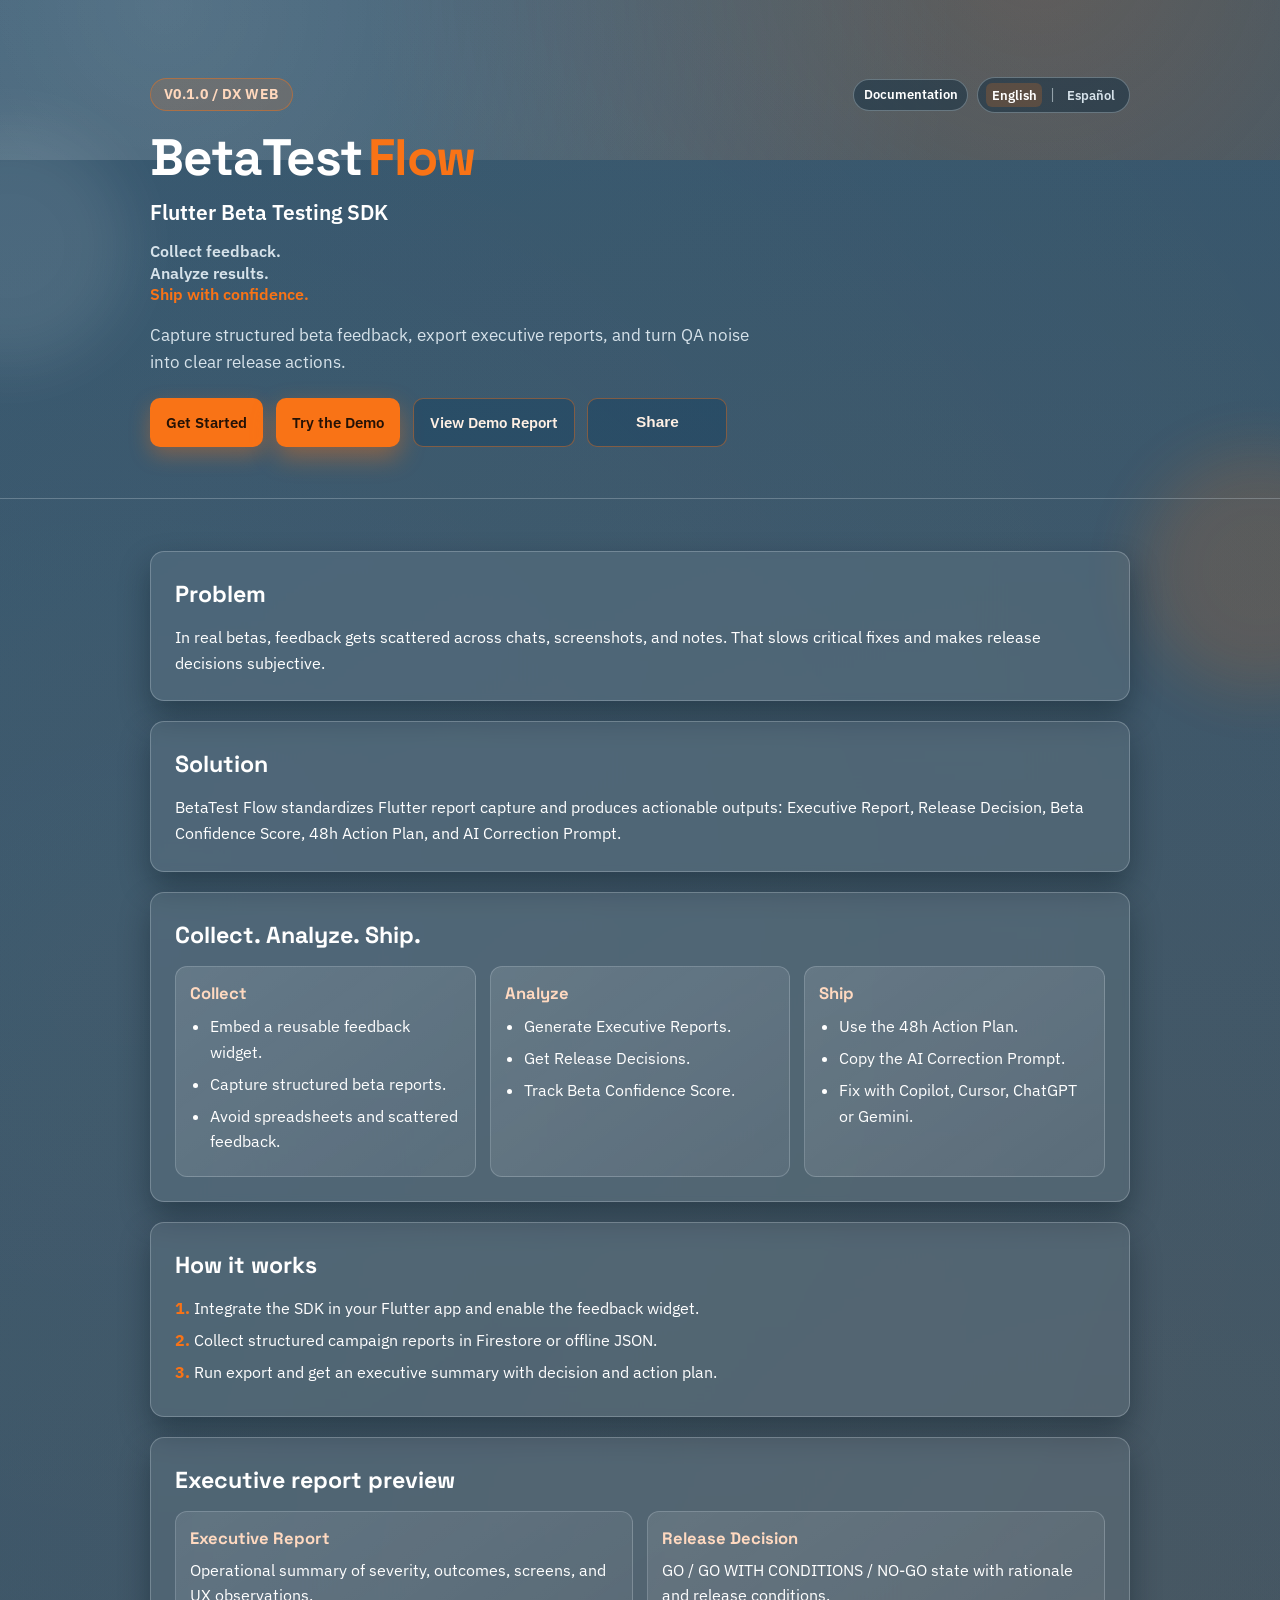
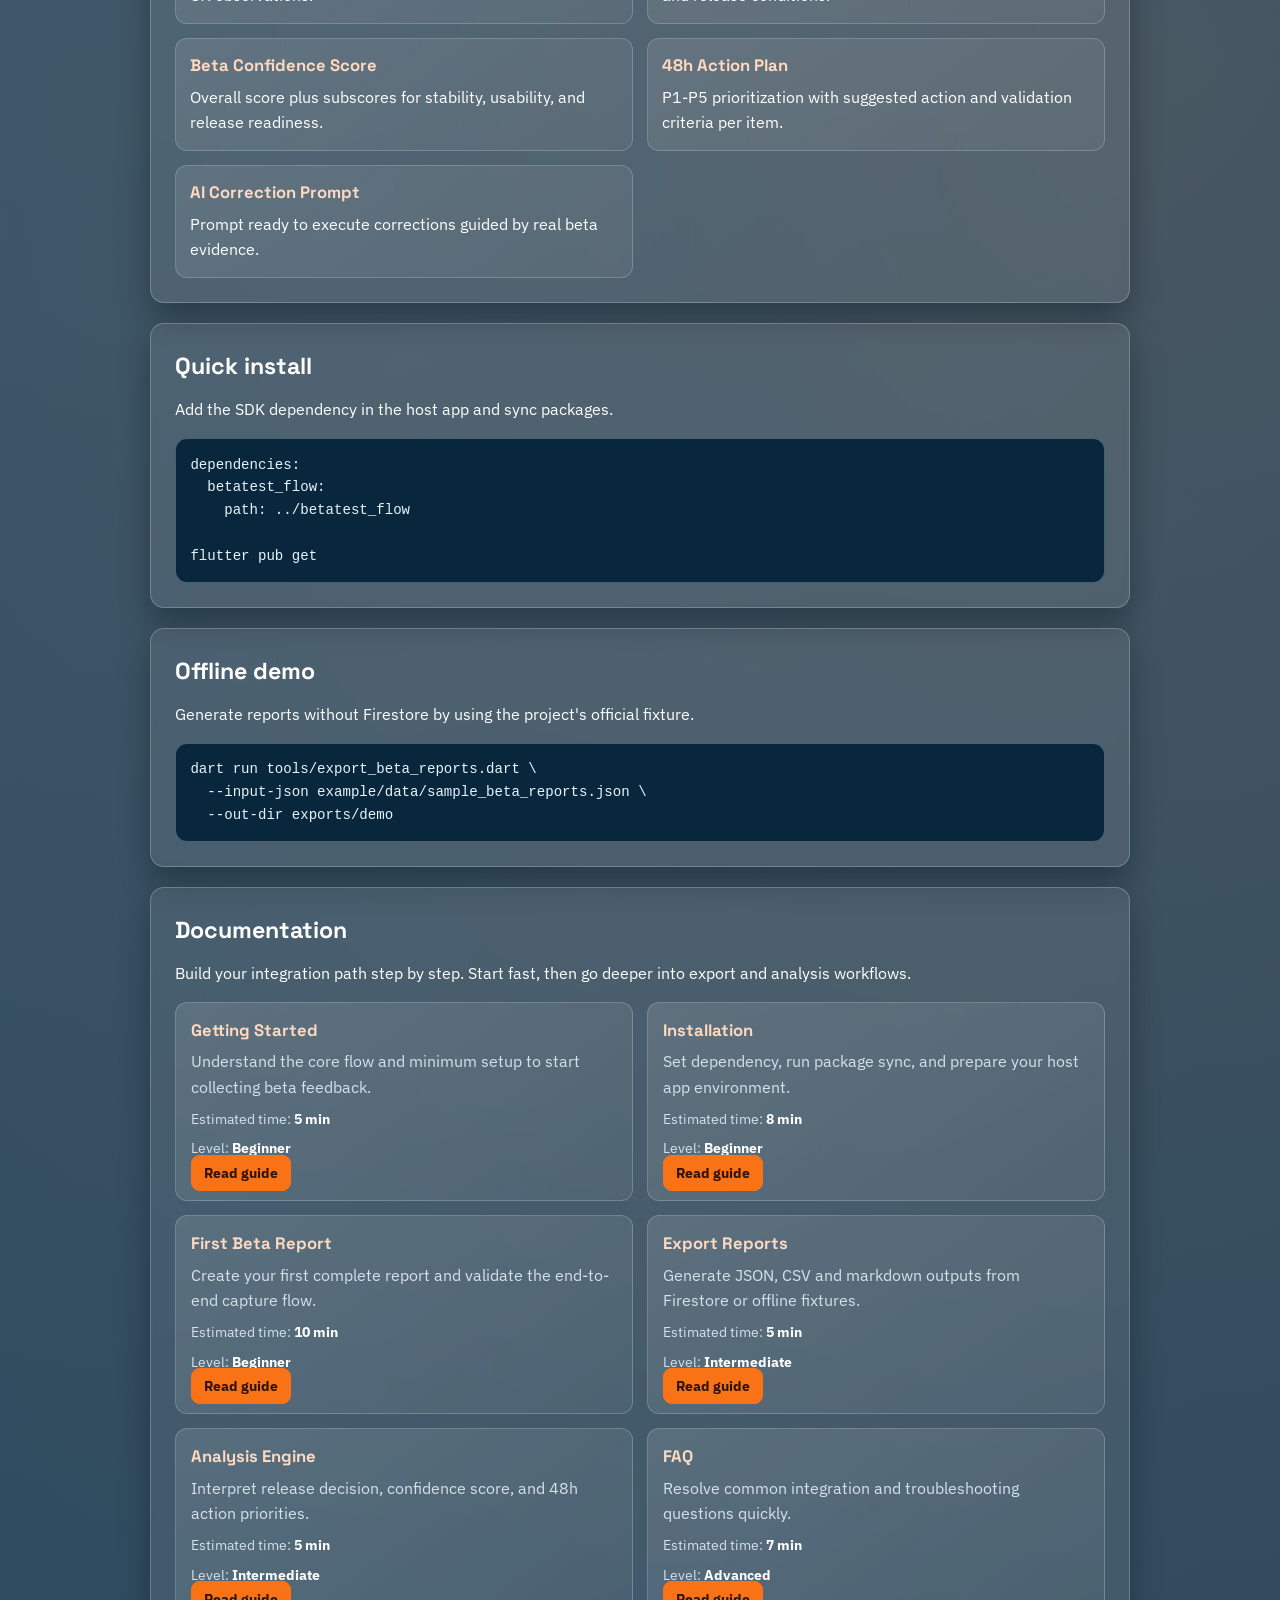
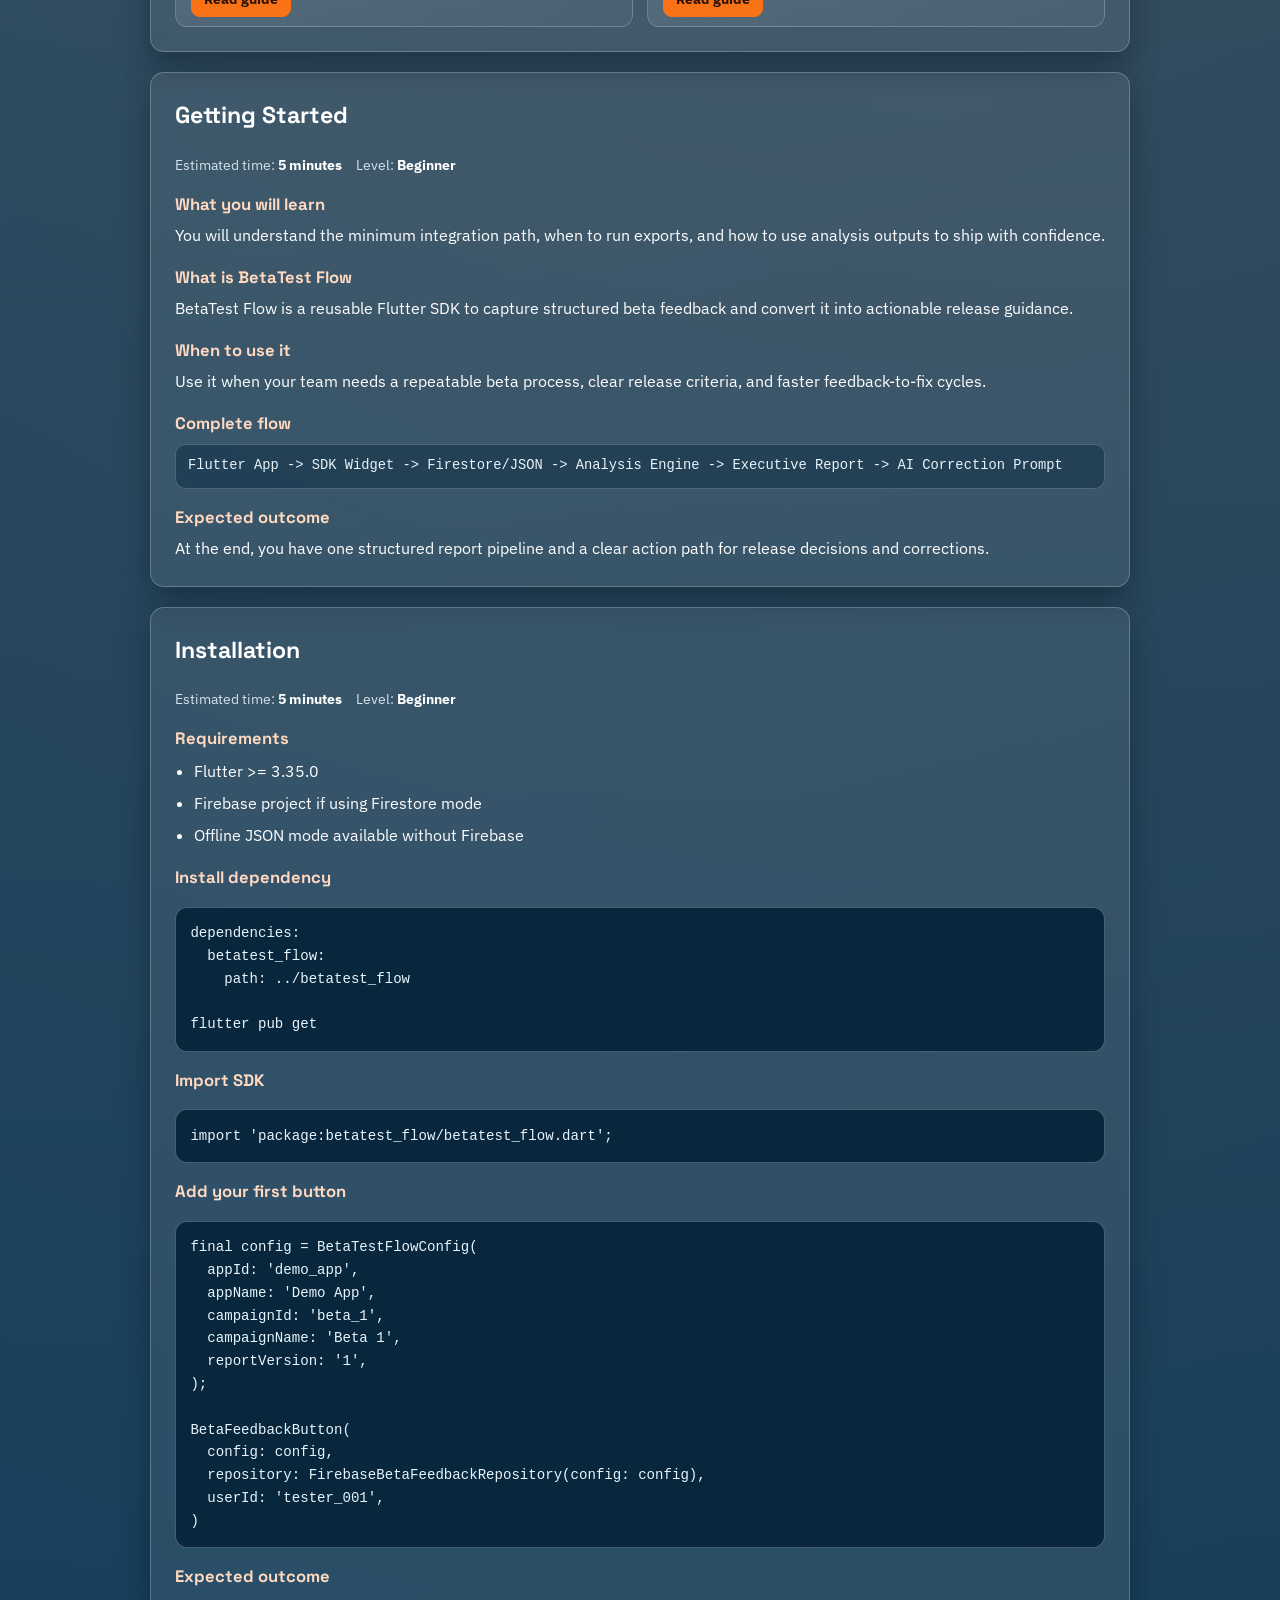
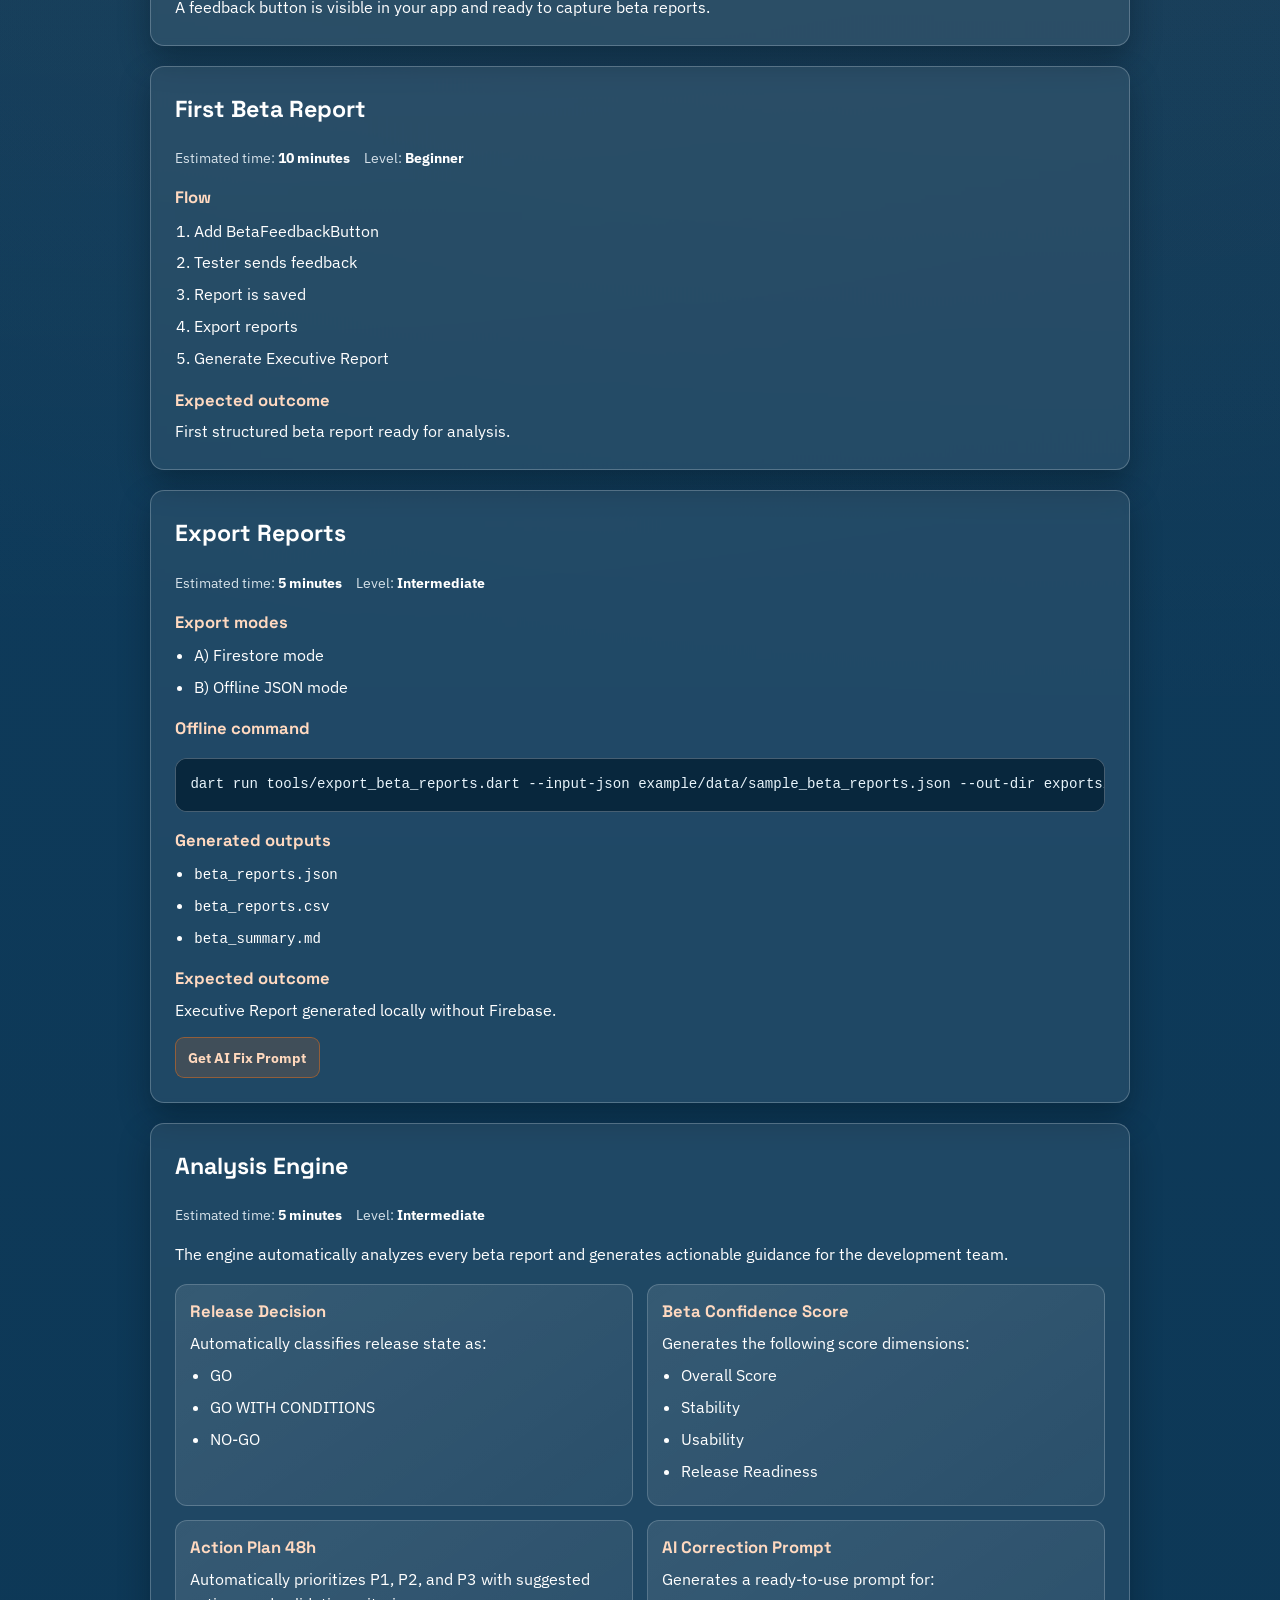
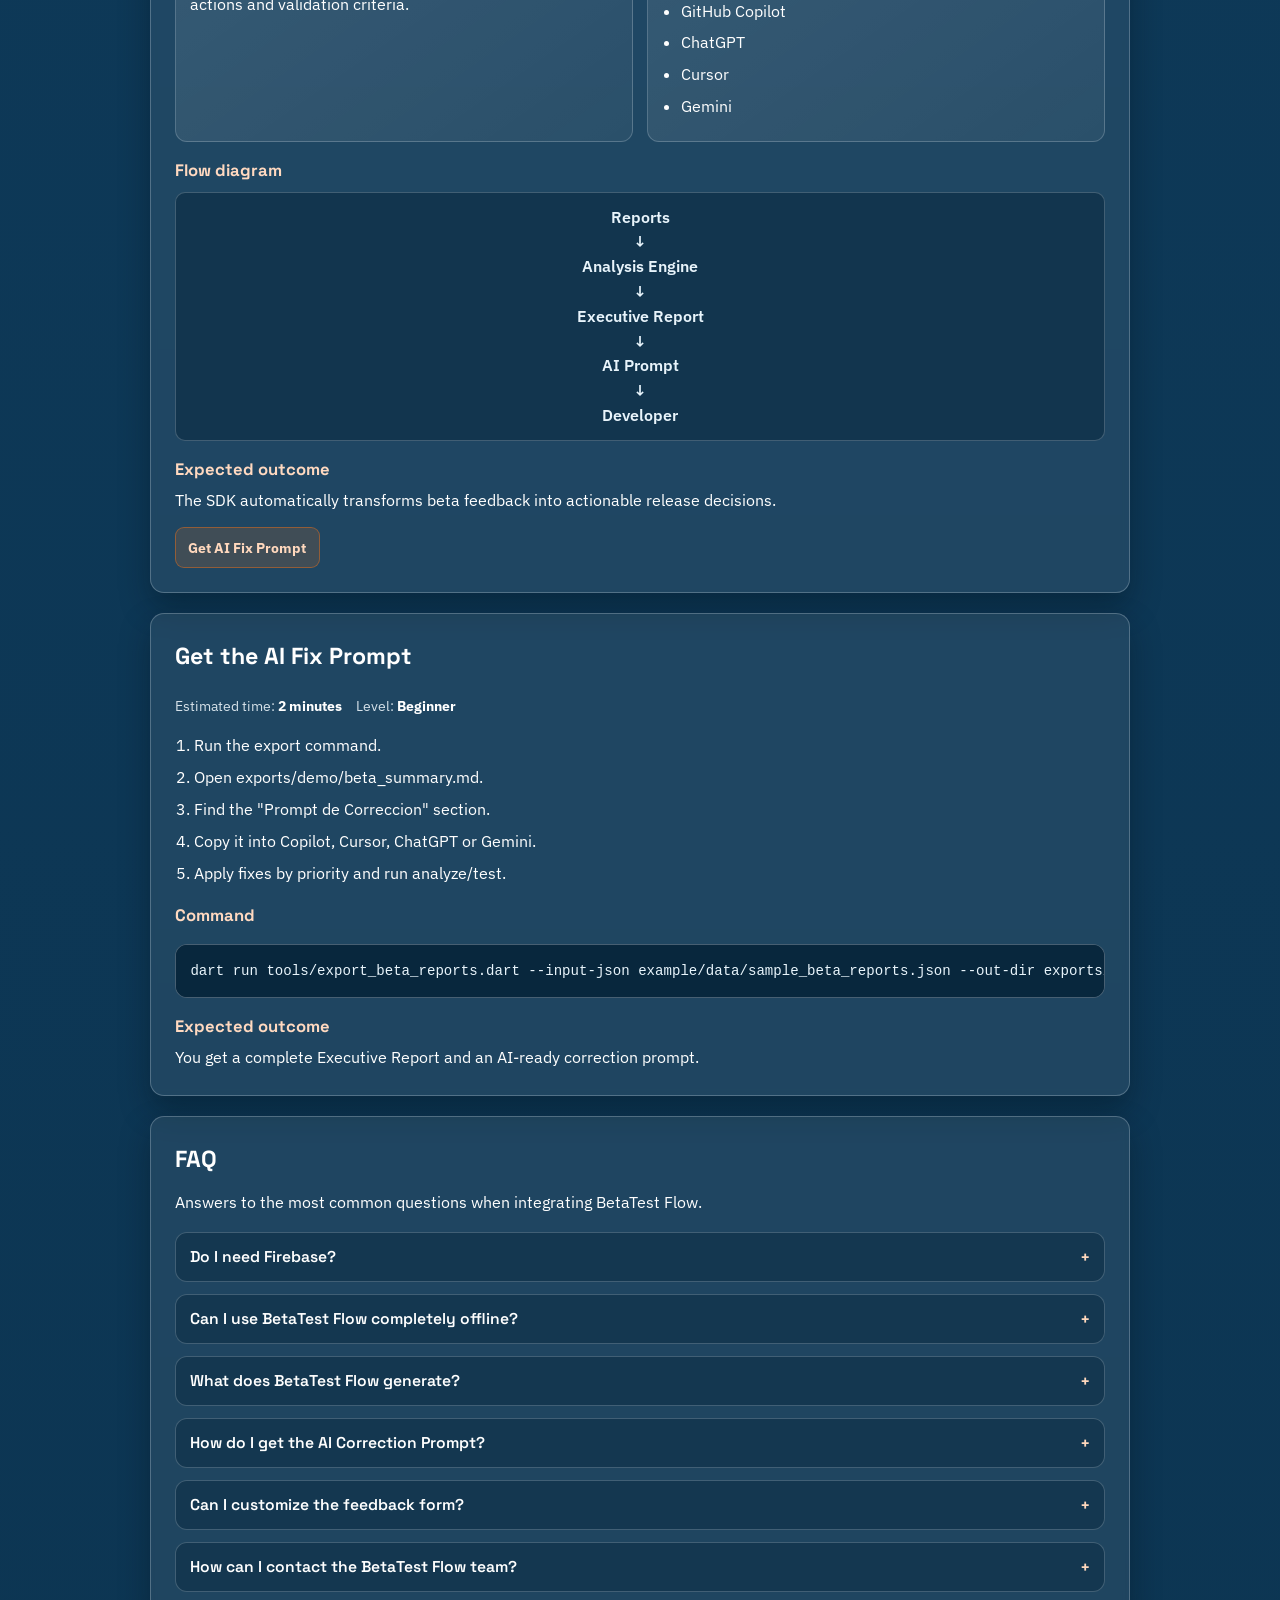
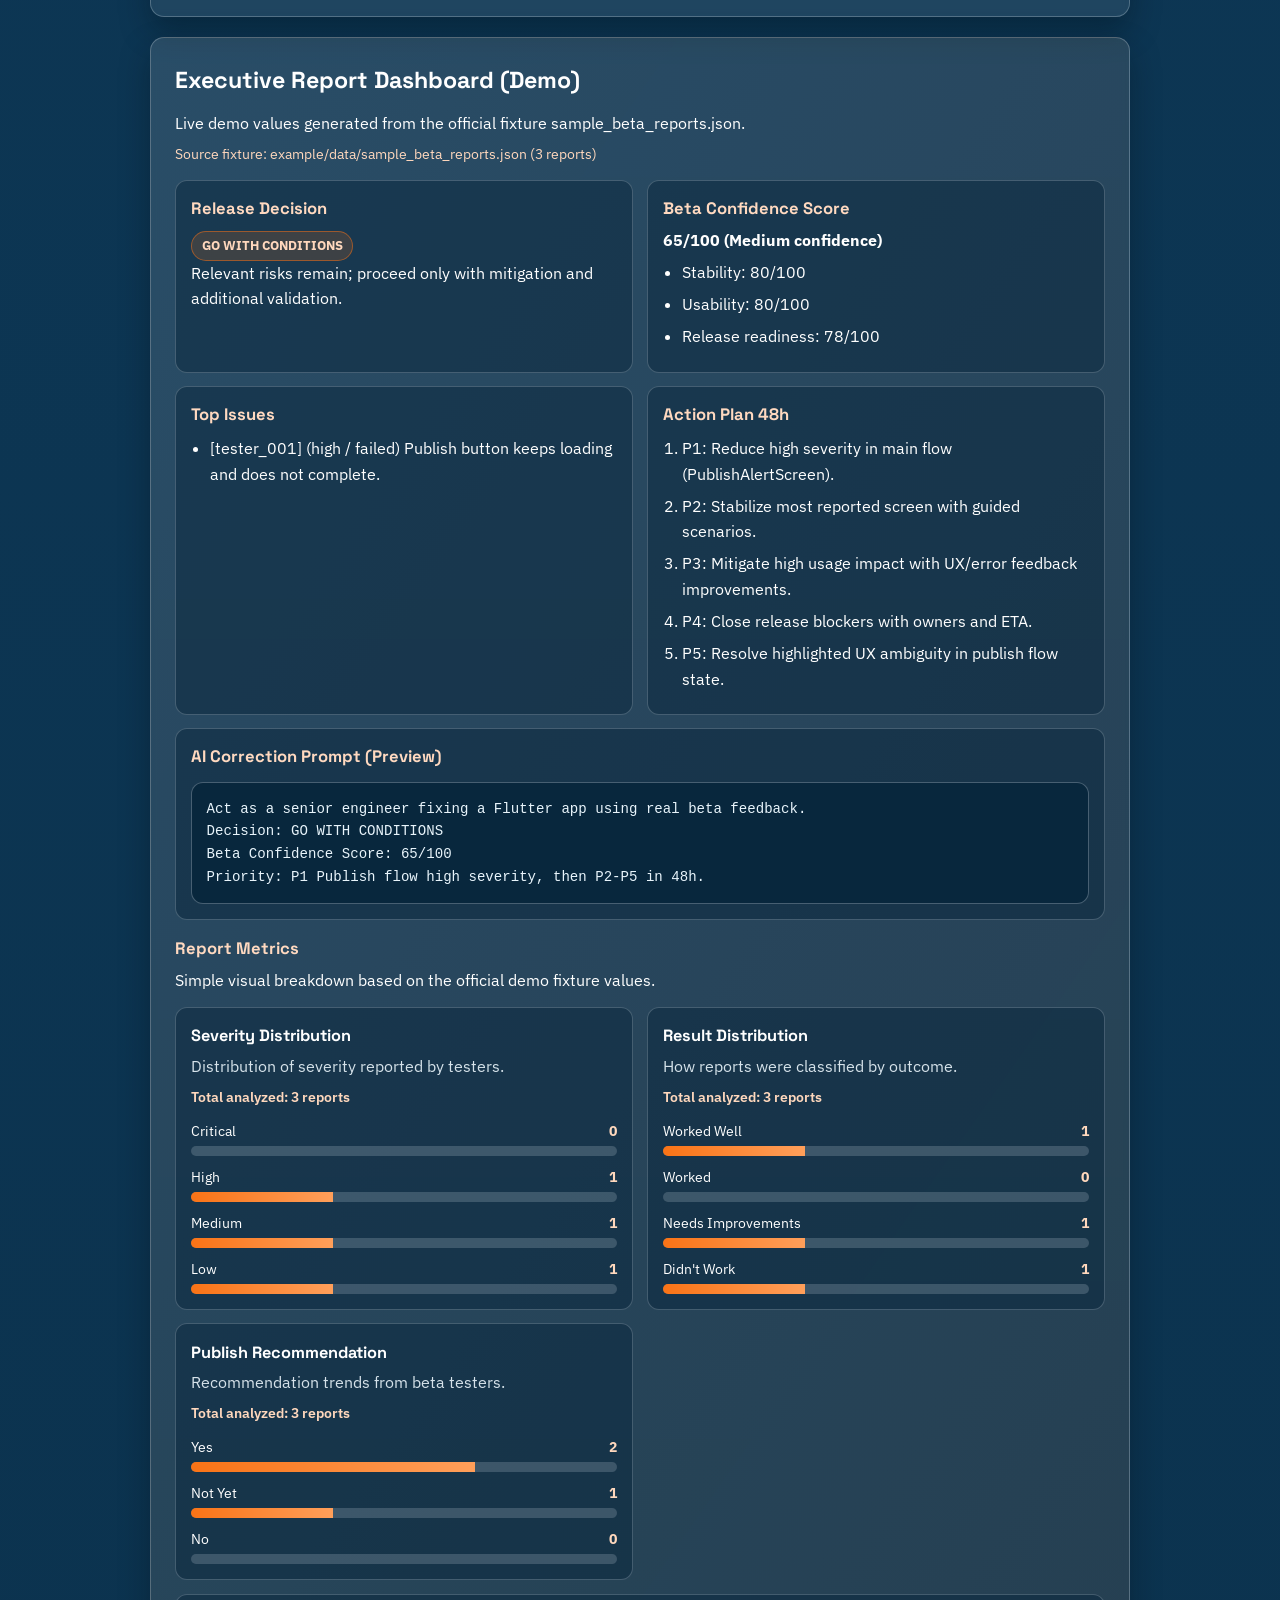
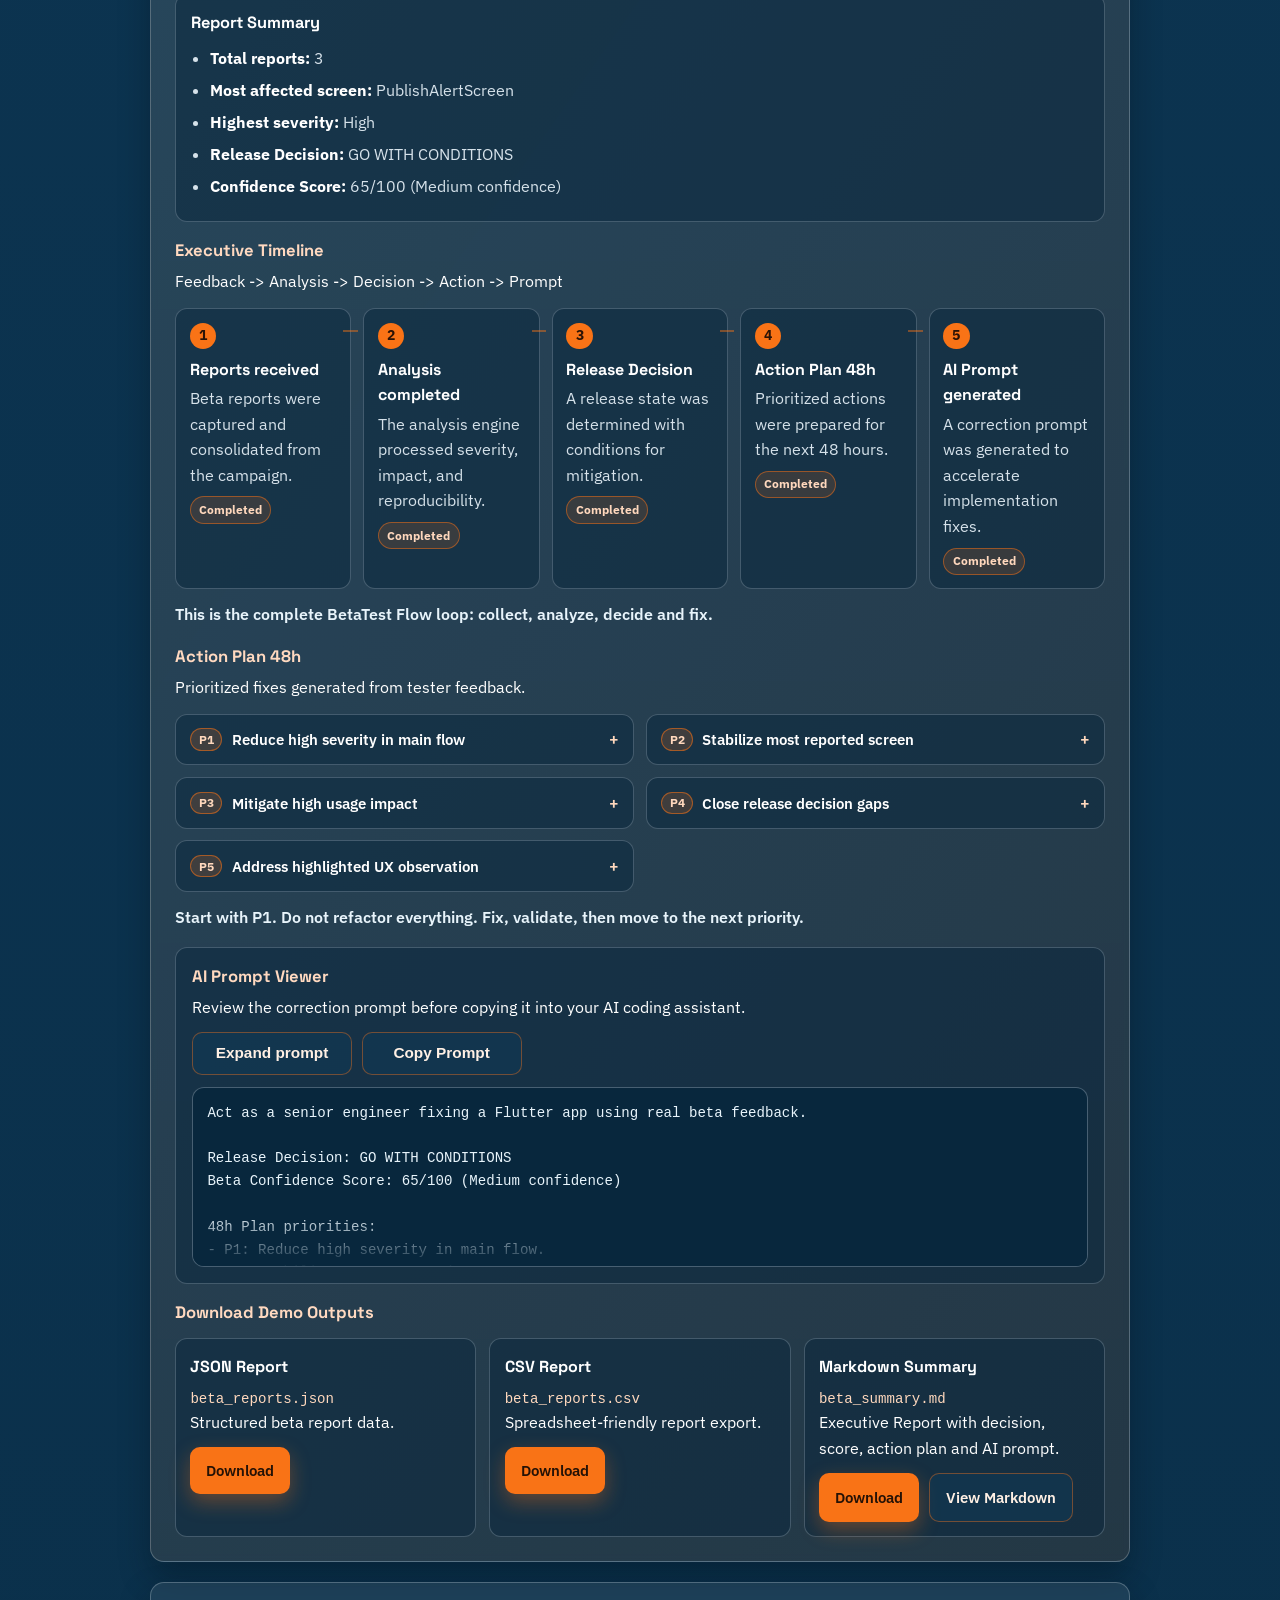
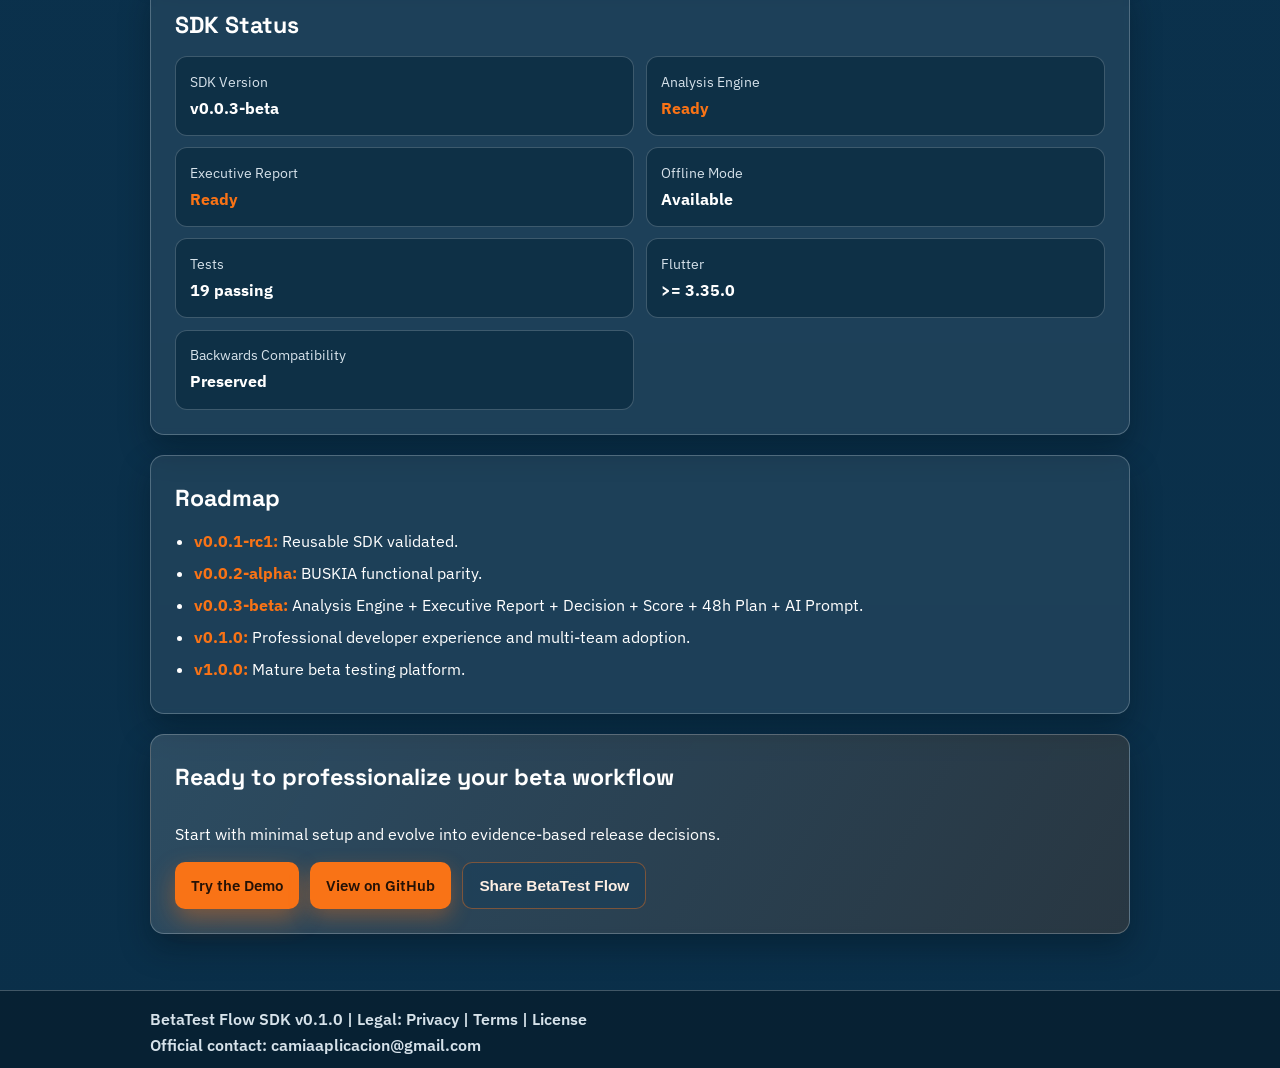
==== commit 106359ee: "Add interactive executive report demo" ====
--- a/hosting/index.html
+++ b/hosting/index.html
@@ -39,6 +39,7 @@
         <p class="lead" data-i18n="hero.lead">Capture structured beta feedback, export executive reports, and turn QA noise into clear release actions.</p>
         <div class="hero__actions">
           <a class="btn btn--primary" href="#instalacion" data-i18n="hero.ctaStart">Get Started</a>
+          <a class="btn btn--primary btn--demo" href="#executive-report" data-i18n="hero.ctaTryDemo">Try the Demo</a>
           <a class="btn btn--ghost" href="#informe" data-i18n="hero.ctaDemo">View Demo Report</a>
           <button class="btn btn--ghost share-btn" type="button" data-share-trigger data-i18n="share.hero">Share</button>
         </div>
@@ -502,6 +503,333 @@
         </div>
       </section>
 
+      <section id="executive-report" class="section container card executive-dashboard">
+        <h2 data-i18n="executiveReport.title">Executive Report Dashboard (Demo)</h2>
+        <p data-i18n="executiveReport.intro">Live demo values generated from the official fixture sample_beta_reports.json.</p>
+        <p class="executive-source" data-i18n="executiveReport.source">Source fixture: example/data/sample_beta_reports.json (3 reports)</p>
+
+        <div class="executive-grid">
+          <article class="executive-card">
+            <h3 data-i18n="executiveReport.decision.title">Release Decision</h3>
+            <p class="executive-badge" data-i18n="executiveReport.decision.value">GO WITH CONDITIONS</p>
+            <p data-i18n="executiveReport.decision.reason">Relevant risks remain; proceed only with mitigation and additional validation.</p>
+          </article>
+
+          <article class="executive-card">
+            <h3 data-i18n="executiveReport.score.title">Beta Confidence Score</h3>
+            <p class="executive-score" data-i18n="executiveReport.score.overall">65/100 (Medium confidence)</p>
+            <ul>
+              <li data-i18n="executiveReport.score.stability">Stability: 80/100</li>
+              <li data-i18n="executiveReport.score.usability">Usability: 80/100</li>
+              <li data-i18n="executiveReport.score.readiness">Release readiness: 78/100</li>
+            </ul>
+          </article>
+
+          <article class="executive-card">
+            <h3 data-i18n="executiveReport.topIssues.title">Top Issues</h3>
+            <ul>
+              <li data-i18n="executiveReport.topIssues.issue1">[tester_001] (high / failed) Publish button keeps loading and does not complete.</li>
+            </ul>
+          </article>
+
+          <article class="executive-card">
+            <h3 data-i18n="executiveReport.actionPlan.title">Action Plan 48h</h3>
+            <ol>
+              <li data-i18n="executiveReport.actionPlan.p1">P1: Reduce high severity in main flow (PublishAlertScreen).</li>
+              <li data-i18n="executiveReport.actionPlan.p2">P2: Stabilize most reported screen with guided scenarios.</li>
+              <li data-i18n="executiveReport.actionPlan.p3">P3: Mitigate high usage impact with UX/error feedback improvements.</li>
+              <li data-i18n="executiveReport.actionPlan.p4">P4: Close release blockers with owners and ETA.</li>
+              <li data-i18n="executiveReport.actionPlan.p5">P5: Resolve highlighted UX ambiguity in publish flow state.</li>
+            </ol>
+          </article>
+
+          <article class="executive-card executive-card--wide">
+            <h3 data-i18n="executiveReport.aiPrompt.title">AI Correction Prompt (Preview)</h3>
+            <pre class="executive-prompt"><code data-i18n="executiveReport.aiPrompt.preview">Act as a senior engineer fixing a Flutter app using real beta feedback.
+Decision: GO WITH CONDITIONS
+Beta Confidence Score: 65/100
+Priority: P1 Publish flow high severity, then P2-P5 in 48h.</code></pre>
+          </article>
+        </div>
+
+        <div class="report-metrics">
+          <h3 data-i18n="executiveReport.metrics.title">Report Metrics</h3>
+          <p data-i18n="executiveReport.metrics.intro">Simple visual breakdown based on the official demo fixture values.</p>
+
+          <div class="report-metrics-grid">
+            <article class="executive-card metric-chart">
+              <h4 data-i18n="executiveReport.metrics.severity.title">Severity Distribution</h4>
+              <p class="metric-chart__description" data-i18n="executiveReport.metrics.severity.description">Distribution of severity reported by testers.</p>
+              <p class="metric-chart__total" data-i18n="executiveReport.metrics.severity.total">Total analyzed: 3 reports</p>
+              <div class="metric-bars">
+                <div class="metric-row">
+                  <div class="metric-row__top"><span data-i18n="executiveReport.metrics.labels.critical">Critical</span><strong>0</strong></div>
+                  <div class="metric-bar"><span class="metric-bar__fill" style="--bar-value: 0%;"></span></div>
+                </div>
+                <div class="metric-row">
+                  <div class="metric-row__top"><span data-i18n="executiveReport.metrics.labels.high">High</span><strong>1</strong></div>
+                  <div class="metric-bar"><span class="metric-bar__fill" style="--bar-value: 33.33%;"></span></div>
+                </div>
+                <div class="metric-row">
+                  <div class="metric-row__top"><span data-i18n="executiveReport.metrics.labels.medium">Medium</span><strong>1</strong></div>
+                  <div class="metric-bar"><span class="metric-bar__fill" style="--bar-value: 33.33%;"></span></div>
+                </div>
+                <div class="metric-row">
+                  <div class="metric-row__top"><span data-i18n="executiveReport.metrics.labels.low">Low</span><strong>1</strong></div>
+                  <div class="metric-bar"><span class="metric-bar__fill" style="--bar-value: 33.33%;"></span></div>
+                </div>
+              </div>
+            </article>
+
+            <article class="executive-card metric-chart">
+              <h4 data-i18n="executiveReport.metrics.result.title">Result Distribution</h4>
+              <p class="metric-chart__description" data-i18n="executiveReport.metrics.result.description">How reports were classified by outcome.</p>
+              <p class="metric-chart__total" data-i18n="executiveReport.metrics.result.total">Total analyzed: 3 reports</p>
+              <div class="metric-bars">
+                <div class="metric-row">
+                  <div class="metric-row__top"><span data-i18n="executiveReport.metrics.labels.workedWell">Worked Well</span><strong>1</strong></div>
+                  <div class="metric-bar"><span class="metric-bar__fill" style="--bar-value: 33.33%;"></span></div>
+                </div>
+                <div class="metric-row">
+                  <div class="metric-row__top"><span data-i18n="executiveReport.metrics.labels.worked">Worked</span><strong>0</strong></div>
+                  <div class="metric-bar"><span class="metric-bar__fill" style="--bar-value: 0%;"></span></div>
+                </div>
+                <div class="metric-row">
+                  <div class="metric-row__top"><span data-i18n="executiveReport.metrics.labels.needsImprovements">Needs Improvements</span><strong>1</strong></div>
+                  <div class="metric-bar"><span class="metric-bar__fill" style="--bar-value: 33.33%;"></span></div>
+                </div>
+                <div class="metric-row">
+                  <div class="metric-row__top"><span data-i18n="executiveReport.metrics.labels.didntWork">Didn't Work</span><strong>1</strong></div>
+                  <div class="metric-bar"><span class="metric-bar__fill" style="--bar-value: 33.33%;"></span></div>
+                </div>
+              </div>
+            </article>
+
+            <article class="executive-card metric-chart">
+              <h4 data-i18n="executiveReport.metrics.publish.title">Publish Recommendation</h4>
+              <p class="metric-chart__description" data-i18n="executiveReport.metrics.publish.description">Recommendation trends from beta testers.</p>
+              <p class="metric-chart__total" data-i18n="executiveReport.metrics.publish.total">Total analyzed: 3 reports</p>
+              <div class="metric-bars">
+                <div class="metric-row">
+                  <div class="metric-row__top"><span data-i18n="executiveReport.metrics.labels.yes">Yes</span><strong>2</strong></div>
+                  <div class="metric-bar"><span class="metric-bar__fill" style="--bar-value: 66.67%;"></span></div>
+                </div>
+                <div class="metric-row">
+                  <div class="metric-row__top"><span data-i18n="executiveReport.metrics.labels.notYet">Not Yet</span><strong>1</strong></div>
+                  <div class="metric-bar"><span class="metric-bar__fill" style="--bar-value: 33.33%;"></span></div>
+                </div>
+                <div class="metric-row">
+                  <div class="metric-row__top"><span data-i18n="executiveReport.metrics.labels.no">No</span><strong>0</strong></div>
+                  <div class="metric-bar"><span class="metric-bar__fill" style="--bar-value: 0%;"></span></div>
+                </div>
+              </div>
+            </article>
+
+            <article class="executive-card metric-summary">
+              <h4 data-i18n="executiveReport.metrics.summary.title">Report Summary</h4>
+              <ul>
+                <li><strong data-i18n="executiveReport.metrics.summary.totalReportsLabel">Total reports:</strong> <span data-i18n="executiveReport.metrics.summary.totalReportsValue">3</span></li>
+                <li><strong data-i18n="executiveReport.metrics.summary.mostAffectedScreenLabel">Most affected screen:</strong> <span data-i18n="executiveReport.metrics.summary.mostAffectedScreenValue">PublishAlertScreen</span></li>
+                <li><strong data-i18n="executiveReport.metrics.summary.highestSeverityLabel">Highest severity:</strong> <span data-i18n="executiveReport.metrics.summary.highestSeverityValue">High</span></li>
+                <li><strong data-i18n="executiveReport.metrics.summary.releaseDecisionLabel">Release Decision:</strong> <span data-i18n="executiveReport.metrics.summary.releaseDecisionValue">GO WITH CONDITIONS</span></li>
+                <li><strong data-i18n="executiveReport.metrics.summary.confidenceScoreLabel">Confidence Score:</strong> <span data-i18n="executiveReport.metrics.summary.confidenceScoreValue">65/100 (Medium confidence)</span></li>
+              </ul>
+            </article>
+          </div>
+        </div>
+
+        <div class="executive-timeline">
+          <h3 data-i18n="executiveReport.timeline.title">Executive Timeline</h3>
+          <p data-i18n="executiveReport.timeline.intro">Feedback -> Analysis -> Decision -> Action -> Prompt</p>
+
+          <div class="timeline-track">
+            <article class="timeline-step">
+              <div class="timeline-step__marker">1</div>
+              <h4 data-i18n="executiveReport.timeline.step1.title">Reports received</h4>
+              <p data-i18n="executiveReport.timeline.step1.description">Beta reports were captured and consolidated from the campaign.</p>
+              <span class="timeline-step__status" data-i18n="executiveReport.timeline.completed">Completed</span>
+            </article>
+
+            <article class="timeline-step">
+              <div class="timeline-step__marker">2</div>
+              <h4 data-i18n="executiveReport.timeline.step2.title">Analysis completed</h4>
+              <p data-i18n="executiveReport.timeline.step2.description">The analysis engine processed severity, impact, and reproducibility.</p>
+              <span class="timeline-step__status" data-i18n="executiveReport.timeline.completed">Completed</span>
+            </article>
+
+            <article class="timeline-step">
+              <div class="timeline-step__marker">3</div>
+              <h4 data-i18n="executiveReport.timeline.step3.title">Release Decision</h4>
+              <p data-i18n="executiveReport.timeline.step3.description">A release state was determined with conditions for mitigation.</p>
+              <span class="timeline-step__status" data-i18n="executiveReport.timeline.completed">Completed</span>
+            </article>
+
+            <article class="timeline-step">
+              <div class="timeline-step__marker">4</div>
+              <h4 data-i18n="executiveReport.timeline.step4.title">Action Plan 48h</h4>
+              <p data-i18n="executiveReport.timeline.step4.description">Prioritized actions were prepared for the next 48 hours.</p>
+              <span class="timeline-step__status" data-i18n="executiveReport.timeline.completed">Completed</span>
+            </article>
+
+            <article class="timeline-step">
+              <div class="timeline-step__marker">5</div>
+              <h4 data-i18n="executiveReport.timeline.step5.title">AI Prompt generated</h4>
+              <p data-i18n="executiveReport.timeline.step5.description">A correction prompt was generated to accelerate implementation fixes.</p>
+              <span class="timeline-step__status" data-i18n="executiveReport.timeline.completed">Completed</span>
+            </article>
+          </div>
+
+          <p class="timeline-loop" data-i18n="executiveReport.timeline.loop">This is the complete BetaTest Flow loop: collect, analyze, decide and fix.</p>
+        </div>
+
+        <div class="action-plan-48h">
+          <h3 data-i18n="executiveReport.actionPlanExpanded.title">Action Plan 48h</h3>
+          <p data-i18n="executiveReport.actionPlanExpanded.intro">Prioritized fixes generated from tester feedback.</p>
+
+          <div class="action-plan-list">
+            <article class="action-item">
+              <h4>
+                <button class="action-item__trigger" type="button" data-action-plan-trigger aria-expanded="false" aria-controls="ap-panel-1">
+                  <span class="action-item__priority">P1</span>
+                  <span data-i18n="executiveReport.actionPlanExpanded.p1.title">Reduce high severity in main flow</span>
+                </button>
+              </h4>
+              <div class="action-item__panel" id="ap-panel-1" hidden>
+                <p><strong data-i18n="executiveReport.actionPlanExpanded.labels.reason">Reason:</strong> <span data-i18n="executiveReport.actionPlanExpanded.p1.reason">There is one high severity report affecting functional stability.</span></p>
+                <p><strong data-i18n="executiveReport.actionPlanExpanded.labels.action">Suggested action:</strong> <span data-i18n="executiveReport.actionPlanExpanded.p1.action">Prioritize fixes in frequent routes and reinforce error/retry handling.</span></p>
+                <p><strong data-i18n="executiveReport.actionPlanExpanded.labels.validation">Expected validation:</strong> <span data-i18n="executiveReport.actionPlanExpanded.p1.validation">Run smoke suite on core flows and verify no regressions.</span></p>
+              </div>
+            </article>
+
+            <article class="action-item">
+              <h4>
+                <button class="action-item__trigger" type="button" data-action-plan-trigger aria-expanded="false" aria-controls="ap-panel-2">
+                  <span class="action-item__priority">P2</span>
+                  <span data-i18n="executiveReport.actionPlanExpanded.p2.title">Stabilize most reported screen</span>
+                </button>
+              </h4>
+              <div class="action-item__panel" id="ap-panel-2" hidden>
+                <p><strong data-i18n="executiveReport.actionPlanExpanded.labels.reason">Reason:</strong> <span data-i18n="executiveReport.actionPlanExpanded.p2.reason">PublishAlertScreen concentrates key reports and deserves early focus.</span></p>
+                <p><strong data-i18n="executiveReport.actionPlanExpanded.labels.action">Suggested action:</strong> <span data-i18n="executiveReport.actionPlanExpanded.p2.action">Audit events, states and errors in PublishAlertScreen to reduce friction.</span></p>
+                <p><strong data-i18n="executiveReport.actionPlanExpanded.labels.validation">Expected validation:</strong> <span data-i18n="executiveReport.actionPlanExpanded.p2.validation">Run guided manual checks in PublishAlertScreen with at least 3 real scenarios.</span></p>
+              </div>
+            </article>
+
+            <article class="action-item">
+              <h4>
+                <button class="action-item__trigger" type="button" data-action-plan-trigger aria-expanded="false" aria-controls="ap-panel-3">
+                  <span class="action-item__priority">P3</span>
+                  <span data-i18n="executiveReport.actionPlanExpanded.p3.title">Mitigate high usage impact</span>
+                </button>
+              </h4>
+              <div class="action-item__panel" id="ap-panel-3" hidden>
+                <p><strong data-i18n="executiveReport.actionPlanExpanded.labels.reason">Reason:</strong> <span data-i18n="executiveReport.actionPlanExpanded.p3.reason">There is one report indicating strong impact on usage continuity.</span></p>
+                <p><strong data-i18n="executiveReport.actionPlanExpanded.labels.action">Suggested action:</strong> <span data-i18n="executiveReport.actionPlanExpanded.p3.action">Resolve flow/UX blockers and improve visual feedback in high-risk operations.</span></p>
+                <p><strong data-i18n="executiveReport.actionPlanExpanded.labels.validation">Expected validation:</strong> <span data-i18n="executiveReport.actionPlanExpanded.p3.validation">Compare before/after with beta testers and confirm perceived flow improvement.</span></p>
+              </div>
+            </article>
+
+            <article class="action-item">
+              <h4>
+                <button class="action-item__trigger" type="button" data-action-plan-trigger aria-expanded="false" aria-controls="ap-panel-4">
+                  <span class="action-item__priority">P4</span>
+                  <span data-i18n="executiveReport.actionPlanExpanded.p4.title">Close release decision gaps</span>
+                </button>
+              </h4>
+              <div class="action-item__panel" id="ap-panel-4" hidden>
+                <p><strong data-i18n="executiveReport.actionPlanExpanded.labels.reason">Reason:</strong> <span data-i18n="executiveReport.actionPlanExpanded.p4.reason">There are release friction signals from tester recommendations.</span></p>
+                <p><strong data-i18n="executiveReport.actionPlanExpanded.labels.action">Suggested action:</strong> <span data-i18n="executiveReport.actionPlanExpanded.p4.action">Convert non-release recommendations into a fix checklist with owners and ETA.</span></p>
+                <p><strong data-i18n="executiveReport.actionPlanExpanded.labels.validation">Expected validation:</strong> <span data-i18n="executiveReport.actionPlanExpanded.p4.validation">Re-run beta export and confirm reduction of negative recommendations.</span></p>
+              </div>
+            </article>
+
+            <article class="action-item">
+              <h4>
+                <button class="action-item__trigger" type="button" data-action-plan-trigger aria-expanded="false" aria-controls="ap-panel-5">
+                  <span class="action-item__priority">P5</span>
+                  <span data-i18n="executiveReport.actionPlanExpanded.p5.title">Address highlighted UX observation</span>
+                </button>
+              </h4>
+              <div class="action-item__panel" id="ap-panel-5" hidden>
+                <p><strong data-i18n="executiveReport.actionPlanExpanded.labels.reason">Reason:</strong> <span data-i18n="executiveReport.actionPlanExpanded.p5.reason">The flow does not clearly indicate whether send failed or is still in progress.</span></p>
+                <p><strong data-i18n="executiveReport.actionPlanExpanded.labels.action">Suggested action:</strong> <span data-i18n="executiveReport.actionPlanExpanded.p5.action">Apply targeted UX adjustment and document criteria for future consistency.</span></p>
+                <p><strong data-i18n="executiveReport.actionPlanExpanded.labels.validation">Expected validation:</strong> <span data-i18n="executiveReport.actionPlanExpanded.p5.validation">Validate with a quick qualitative test that users understand the improved state.</span></p>
+              </div>
+            </article>
+          </div>
+
+          <p class="action-plan-microcopy" data-i18n="executiveReport.actionPlanExpanded.microcopy">Start with P1. Do not refactor everything. Fix, validate, then move to the next priority.</p>
+        </div>
+
+        <div class="ai-prompt-viewer">
+          <h3 data-i18n="executiveReport.promptViewer.title">AI Prompt Viewer</h3>
+          <p data-i18n="executiveReport.promptViewer.description">Review the correction prompt before copying it into your AI coding assistant.</p>
+
+          <div class="ai-prompt-viewer__actions">
+            <button class="btn btn--ghost ai-prompt-viewer__btn" type="button" data-ai-prompt-toggle aria-expanded="false" data-i18n="executiveReport.promptViewer.expand">Expand prompt</button>
+            <button class="btn btn--ghost ai-prompt-viewer__btn" type="button" data-ai-prompt-copy data-i18n="executiveReport.promptViewer.copy">Copy Prompt</button>
+          </div>
+
+          <pre class="ai-prompt-viewer__preview is-collapsed" data-ai-prompt-preview><code data-i18n="executiveReport.promptViewer.promptText">Act as a senior engineer fixing a Flutter app using real beta feedback.
+
+Release Decision: GO WITH CONDITIONS
+Beta Confidence Score: 65/100 (Medium confidence)
+
+48h Plan priorities:
+- P1: Reduce high severity in main flow.
+- P2: Stabilize most reported screen.
+- P3: Mitigate high usage impact.
+- P4: Close release decision gaps.
+- P5: Address highlighted UX observation.
+
+Mandatory constraints:
+- Do not do a general refactor.
+- Fix by 48h priority order.
+- Keep backwards compatibility.
+- Run analyze and tests at the end.
+
+Expected response format:
+1. Modified files.
+2. Cause.
+3. Solution.
+4. Validation (including analyze/tests).</code></pre>
+        </div>
+
+        <div class="download-outputs">
+          <h3 data-i18n="executiveReport.downloadOutputs.title">Download Demo Outputs</h3>
+
+          <div class="download-grid">
+            <article class="download-card">
+              <h4 data-i18n="executiveReport.downloadOutputs.json.title">JSON Report</h4>
+              <p class="download-card__filename"><code>beta_reports.json</code></p>
+              <p data-i18n="executiveReport.downloadOutputs.json.description">Structured beta report data.</p>
+              <div class="download-card__actions">
+                <a class="btn btn--primary" href="demo/beta_reports.json" download="beta_reports.json" data-i18n="executiveReport.downloadOutputs.downloadButton">Download</a>
+              </div>
+            </article>
+
+            <article class="download-card">
+              <h4 data-i18n="executiveReport.downloadOutputs.csv.title">CSV Report</h4>
+              <p class="download-card__filename"><code>beta_reports.csv</code></p>
+              <p data-i18n="executiveReport.downloadOutputs.csv.description">Spreadsheet-friendly report export.</p>
+              <div class="download-card__actions">
+                <a class="btn btn--primary" href="demo/beta_reports.csv" download="beta_reports.csv" data-i18n="executiveReport.downloadOutputs.downloadButton">Download</a>
+              </div>
+            </article>
+
+            <article class="download-card">
+              <h4 data-i18n="executiveReport.downloadOutputs.markdown.title">Markdown Summary</h4>
+              <p class="download-card__filename"><code>beta_summary.md</code></p>
+              <p data-i18n="executiveReport.downloadOutputs.markdown.description">Executive Report with decision, score, action plan and AI prompt.</p>
+              <div class="download-card__actions">
+                <a class="btn btn--primary" href="demo/beta_summary.md" download="beta_summary.md" data-i18n="executiveReport.downloadOutputs.downloadButton">Download</a>
+                <a class="btn btn--ghost" href="demo/beta_summary.md" target="_blank" rel="noreferrer" data-i18n="executiveReport.downloadOutputs.viewMarkdown">View Markdown</a>
+              </div>
+            </article>
+          </div>
+        </div>
+      </section>
+
       <section id="sdk-status" class="section container card">
         <h2 data-i18n="status.title">SDK Status</h2>
         <div class="status-grid">
@@ -530,6 +858,7 @@
         <h2 data-i18n="cta.title">Ready to professionalize your beta workflow</h2>
         <p data-i18n="cta.body">Start with minimal setup and evolve into evidence-based release decisions.</p>
         <div class="cta-actions">
+          <a class="btn btn--primary btn--demo" href="#executive-report" data-i18n="cta.tryDemo">Try the Demo</a>
           <a class="btn btn--primary" href="https://github.com" target="_blank" rel="noreferrer" data-i18n="cta.button">View on GitHub</a>
           <button class="btn btn--ghost share-btn" type="button" data-share-trigger data-i18n="share.cta">Share BetaTest Flow</button>
         </div>
--- a/hosting/styles.css
+++ b/hosting/styles.css
@@ -240,6 +240,10 @@
   background: #fb8b3d;
 }
 
+.btn--demo {
+  box-shadow: 0 10px 24px rgba(249, 115, 22, 0.42);
+}
+
 .btn--ghost {
   color: #fff0e4;
   border: 1px solid rgba(249, 115, 22, 0.42);
@@ -546,6 +550,380 @@
   padding-left: 1.2rem;
 }
 
+.executive-dashboard {
+  background: linear-gradient(125deg, rgba(255, 255, 255, 0.12) 0%, rgba(249, 115, 22, 0.11) 100%);
+}
+
+.executive-source {
+  margin-top: 0.3rem;
+  color: #ffd8bd;
+  font-size: 0.9rem;
+}
+
+.executive-grid {
+  display: grid;
+  grid-template-columns: repeat(1, minmax(0, 1fr));
+  gap: 0.85rem;
+  margin-top: 0.95rem;
+}
+
+.executive-card {
+  border: 1px solid rgba(214, 226, 234, 0.24);
+  border-radius: 12px;
+  padding: 0.95rem;
+  background: rgba(8, 39, 61, 0.5);
+}
+
+.executive-badge {
+  display: inline-flex;
+  margin-top: 0.2rem;
+  padding: 0.2rem 0.6rem;
+  border-radius: 999px;
+  border: 1px solid rgba(249, 115, 22, 0.5);
+  background: rgba(249, 115, 22, 0.17);
+  color: #ffd8bd;
+  font-weight: 700;
+  font-size: 0.84rem;
+}
+
+.executive-score {
+  margin-top: 0.25rem;
+  color: #ffffff;
+  font-weight: 700;
+}
+
+.executive-card ul,
+.executive-card ol {
+  margin-top: 0.45rem;
+}
+
+.executive-prompt {
+  margin-top: 0.7rem;
+}
+
+.executive-card--wide {
+  grid-column: 1 / -1;
+}
+
+.report-metrics {
+  margin-top: 1rem;
+}
+
+.report-metrics-grid {
+  display: grid;
+  grid-template-columns: repeat(1, minmax(0, 1fr));
+  gap: 0.85rem;
+  margin-top: 0.85rem;
+}
+
+.metric-chart h4,
+.metric-summary h4 {
+  margin: 0;
+  font-family: "Space Grotesk", "IBM Plex Sans", sans-serif;
+  color: #ffffff;
+  font-size: 1.02rem;
+}
+
+.metric-chart__description {
+  margin-top: 0.3rem;
+  color: var(--muted);
+}
+
+.metric-chart__total {
+  margin-top: 0.4rem;
+  color: #ffd8bd;
+  font-size: 0.88rem;
+  font-weight: 600;
+}
+
+.metric-bars {
+  margin-top: 0.65rem;
+  display: grid;
+  gap: 0.55rem;
+}
+
+.metric-row__top {
+  display: flex;
+  justify-content: space-between;
+  align-items: center;
+  gap: 0.6rem;
+  color: #ffffff;
+  font-size: 0.9rem;
+}
+
+.metric-row__top strong {
+  color: #ffd8bd;
+}
+
+.metric-bar {
+  margin-top: 0.25rem;
+  height: 10px;
+  border-radius: 999px;
+  background: rgba(214, 226, 234, 0.2);
+  overflow: hidden;
+}
+
+.metric-bar__fill {
+  display: block;
+  height: 100%;
+  width: var(--bar-value);
+  background: linear-gradient(90deg, #f97316 0%, #ff9f5a 100%);
+  transform-origin: left center;
+  animation: bar-load 0.85s ease both;
+}
+
+.metric-summary ul {
+  margin-top: 0.6rem;
+}
+
+.metric-summary li {
+  color: var(--muted);
+}
+
+.metric-summary strong {
+  color: #ffffff;
+}
+
+.executive-timeline {
+  margin-top: 1rem;
+}
+
+.timeline-track {
+  display: grid;
+  grid-template-columns: repeat(1, minmax(0, 1fr));
+  gap: 0.75rem;
+  margin-top: 0.8rem;
+}
+
+.timeline-step {
+  position: relative;
+  border: 1px solid rgba(214, 226, 234, 0.24);
+  border-radius: 12px;
+  padding: 0.85rem;
+  background: rgba(8, 39, 61, 0.5);
+}
+
+.timeline-step__marker {
+  width: 1.65rem;
+  height: 1.65rem;
+  border-radius: 999px;
+  background: var(--accent);
+  color: #2c1306;
+  font-weight: 700;
+  font-size: 0.85rem;
+  display: inline-flex;
+  align-items: center;
+  justify-content: center;
+}
+
+.timeline-step h4 {
+  margin: 0.45rem 0 0;
+  font-family: "Space Grotesk", "IBM Plex Sans", sans-serif;
+  color: #ffffff;
+  font-size: 1rem;
+}
+
+.timeline-step p {
+  margin-top: 0.25rem;
+  color: var(--muted);
+}
+
+.timeline-step__status {
+  margin-top: 0.5rem;
+  display: inline-flex;
+  border-radius: 999px;
+  border: 1px solid rgba(249, 115, 22, 0.5);
+  background: rgba(249, 115, 22, 0.15);
+  color: #ffd8bd;
+  font-size: 0.78rem;
+  font-weight: 700;
+  padding: 0.16rem 0.52rem;
+}
+
+.timeline-loop {
+  margin-top: 0.8rem;
+  color: #e8f4fb;
+  font-weight: 600;
+}
+
+.action-plan-48h {
+  margin-top: 1rem;
+}
+
+.action-plan-list {
+  display: grid;
+  gap: 0.72rem;
+  margin-top: 0.8rem;
+}
+
+.action-item {
+  border: 1px solid rgba(214, 226, 234, 0.24);
+  border-radius: 12px;
+  background: rgba(8, 39, 61, 0.5);
+  overflow: hidden;
+}
+
+.action-item h4 {
+  margin: 0;
+}
+
+.action-item__trigger {
+  width: 100%;
+  border: 0;
+  background: transparent;
+  color: #ffffff;
+  text-align: left;
+  font-family: inherit;
+  font-size: 0.96rem;
+  font-weight: 600;
+  padding: 0.86rem 2.55rem 0.86rem 0.9rem;
+  cursor: pointer;
+  position: relative;
+  display: flex;
+  align-items: center;
+  gap: 0.58rem;
+}
+
+.action-item__priority {
+  display: inline-flex;
+  align-items: center;
+  justify-content: center;
+  min-width: 2rem;
+  height: 1.4rem;
+  border-radius: 999px;
+  border: 1px solid rgba(249, 115, 22, 0.55);
+  background: rgba(249, 115, 22, 0.18);
+  color: #ffd8bd;
+  font-size: 0.76rem;
+  font-weight: 700;
+}
+
+.action-item__trigger::after {
+  content: '+';
+  position: absolute;
+  right: 0.9rem;
+  top: 50%;
+  transform: translateY(-50%);
+  color: #ffd8bd;
+  font-size: 1rem;
+}
+
+.action-item__trigger[aria-expanded='true']::after {
+  content: '-';
+}
+
+.action-item__trigger:focus-visible {
+  outline: 2px solid rgba(249, 115, 22, 0.75);
+  outline-offset: -2px;
+}
+
+.action-item__panel {
+  padding: 0 0.9rem 0.92rem;
+}
+
+.action-item__panel p {
+  margin-top: 0.38rem;
+  color: var(--muted);
+}
+
+.action-item__panel strong {
+  color: #ffffff;
+}
+
+.action-plan-microcopy {
+  margin-top: 0.82rem;
+  color: #e8f4fb;
+  font-weight: 600;
+}
+
+.ai-prompt-viewer {
+  margin-top: 1rem;
+  border: 1px solid rgba(214, 226, 234, 0.24);
+  border-radius: 12px;
+  background: rgba(8, 39, 61, 0.5);
+  padding: 0.95rem;
+}
+
+.ai-prompt-viewer__actions {
+  margin-top: 0.7rem;
+  display: flex;
+  flex-wrap: wrap;
+  gap: 0.6rem;
+}
+
+.ai-prompt-viewer__btn {
+  min-width: 160px;
+}
+
+.ai-prompt-viewer__preview {
+  margin-top: 0.75rem;
+  position: relative;
+}
+
+.ai-prompt-viewer__preview.is-collapsed {
+  max-height: 180px;
+  overflow: hidden;
+}
+
+.ai-prompt-viewer__preview.is-collapsed::after {
+  content: '';
+  position: absolute;
+  left: 0;
+  right: 0;
+  bottom: 0;
+  height: 55px;
+  background: linear-gradient(180deg, rgba(8, 39, 61, 0) 0%, rgba(8, 39, 61, 0.96) 100%);
+  pointer-events: none;
+}
+
+.download-outputs {
+  margin-top: 1rem;
+}
+
+.download-grid {
+  display: grid;
+  grid-template-columns: repeat(1, minmax(0, 1fr));
+  gap: 0.8rem;
+  margin-top: 0.75rem;
+}
+
+.download-card {
+  border: 1px solid rgba(214, 226, 234, 0.24);
+  border-radius: 12px;
+  background: rgba(8, 39, 61, 0.5);
+  padding: 0.9rem;
+}
+
+.download-card h4 {
+  margin: 0;
+  color: #ffffff;
+  font-family: "Space Grotesk", "IBM Plex Sans", sans-serif;
+}
+
+.download-card__filename {
+  margin-top: 0.35rem;
+  color: #ffd8bd;
+}
+
+.download-card__actions {
+  margin-top: 0.7rem;
+  display: flex;
+  flex-wrap: wrap;
+  gap: 0.6rem;
+}
+
+@keyframes bar-load {
+  from {
+    transform: scaleX(0);
+    opacity: 0.3;
+  }
+
+  to {
+    transform: scaleX(1);
+    opacity: 1;
+  }
+}
+
 pre {
   margin: 0.95rem 0 0;
   padding: 0.9rem;
@@ -620,6 +998,45 @@
     grid-template-columns: repeat(2, minmax(0, 1fr));
   }
 
+  .executive-grid {
+    grid-template-columns: repeat(2, minmax(0, 1fr));
+  }
+
+  .report-metrics-grid {
+    grid-template-columns: repeat(2, minmax(0, 1fr));
+  }
+
+  .metric-summary {
+    grid-column: 1 / -1;
+  }
+
+  .timeline-track {
+    grid-template-columns: repeat(5, minmax(0, 1fr));
+    align-items: stretch;
+  }
+
+  .action-plan-list {
+    grid-template-columns: repeat(2, minmax(0, 1fr));
+  }
+
+  .ai-prompt-viewer {
+    padding: 1rem;
+  }
+
+  .download-grid {
+    grid-template-columns: repeat(3, minmax(0, 1fr));
+  }
+
+  .timeline-step:not(:last-child)::after {
+    content: '';
+    position: absolute;
+    top: 1.35rem;
+    right: -0.45rem;
+    width: 0.9rem;
+    height: 2px;
+    background: rgba(249, 115, 22, 0.45);
+  }
+
   .status-grid {
     grid-template-columns: repeat(2, minmax(0, 1fr));
   }
@@ -652,4 +1069,8 @@
   .btn {
     width: 100%;
   }
-}
+
+  .executive-badge {
+    font-size: 0.8rem;
+  }
+}
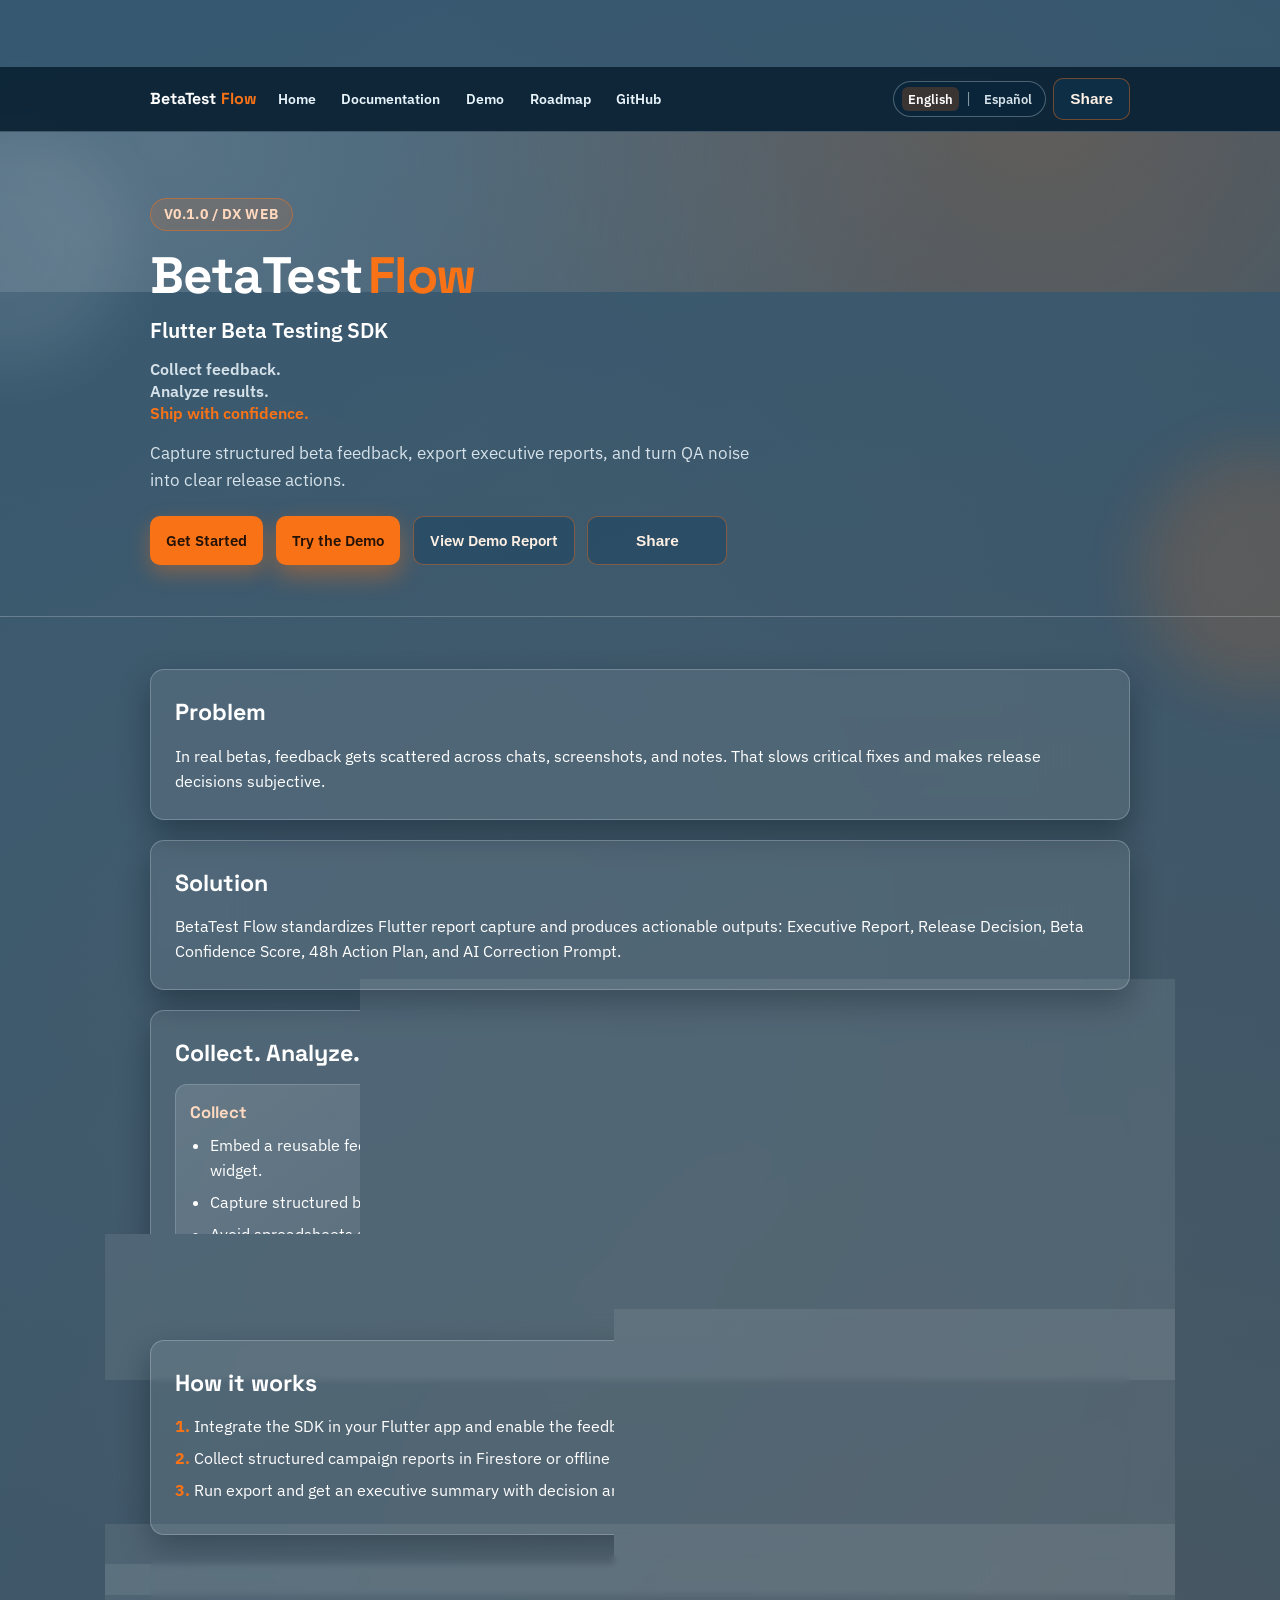
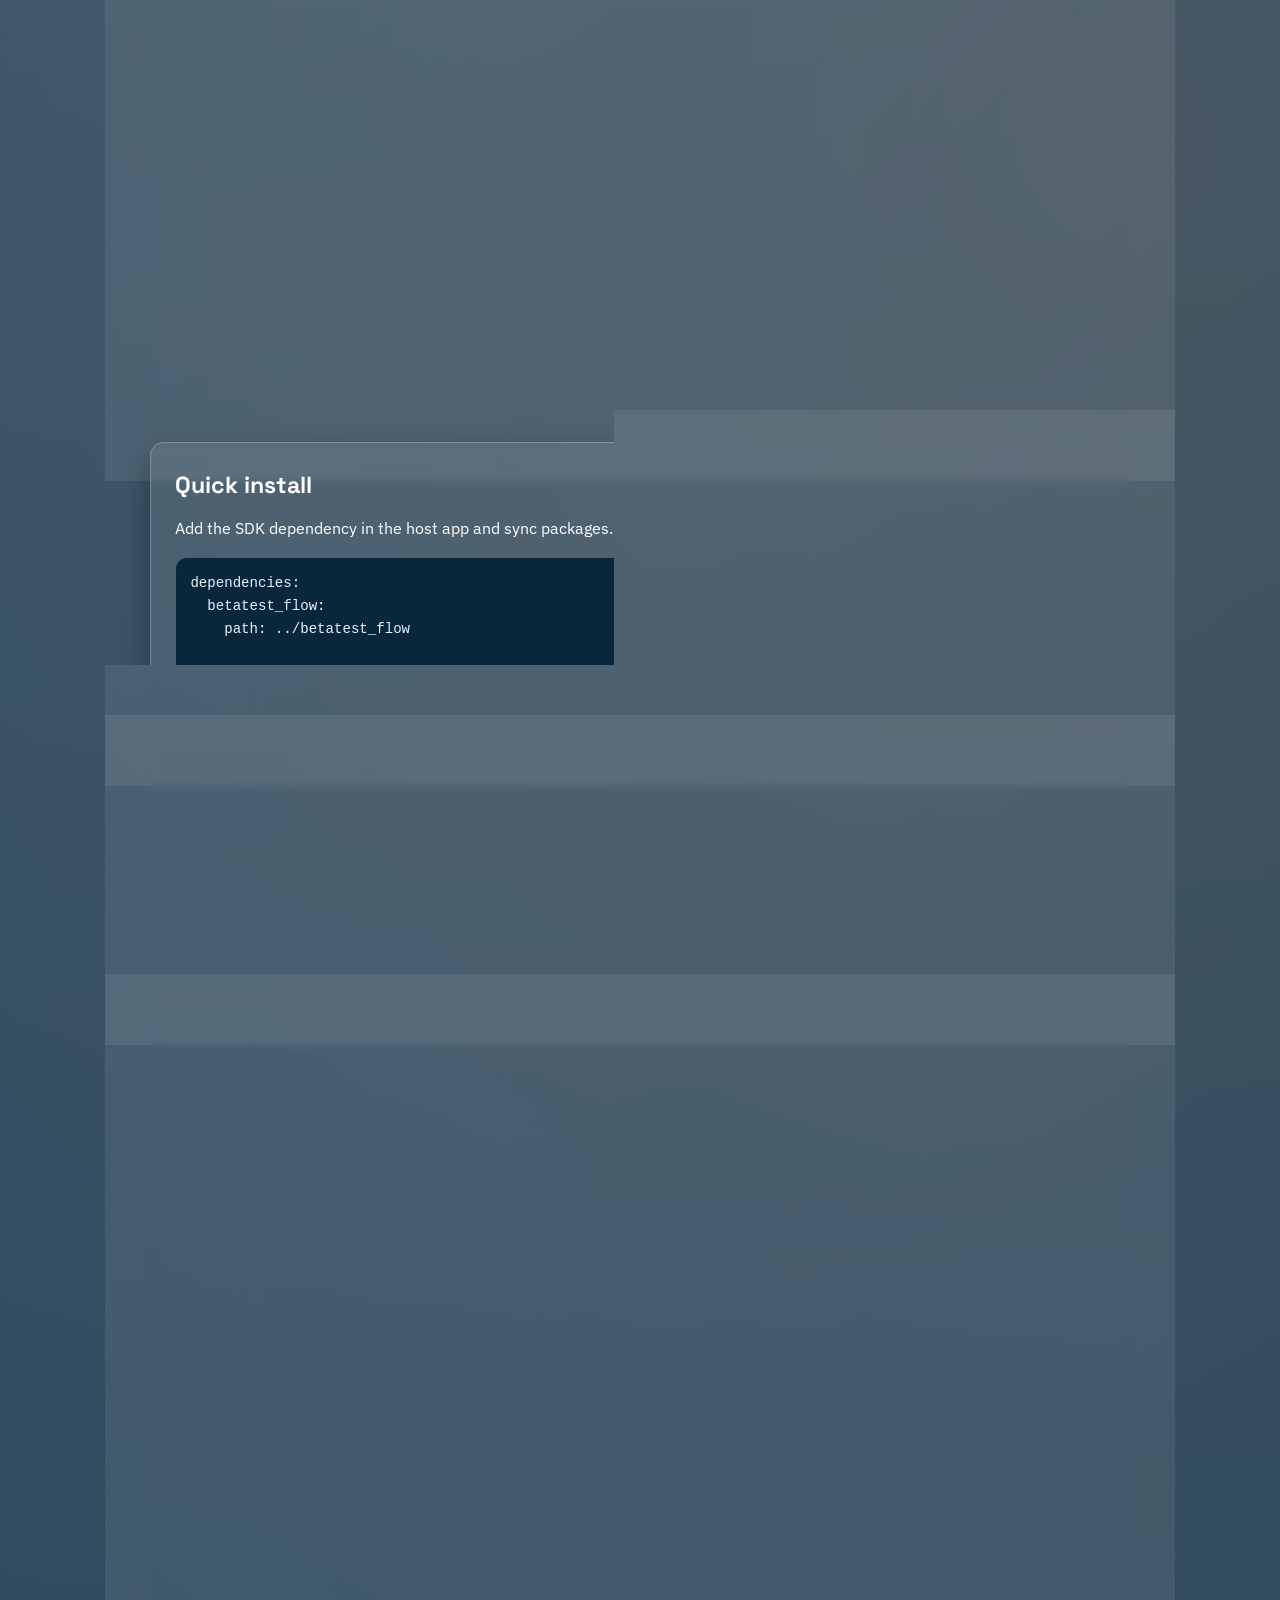
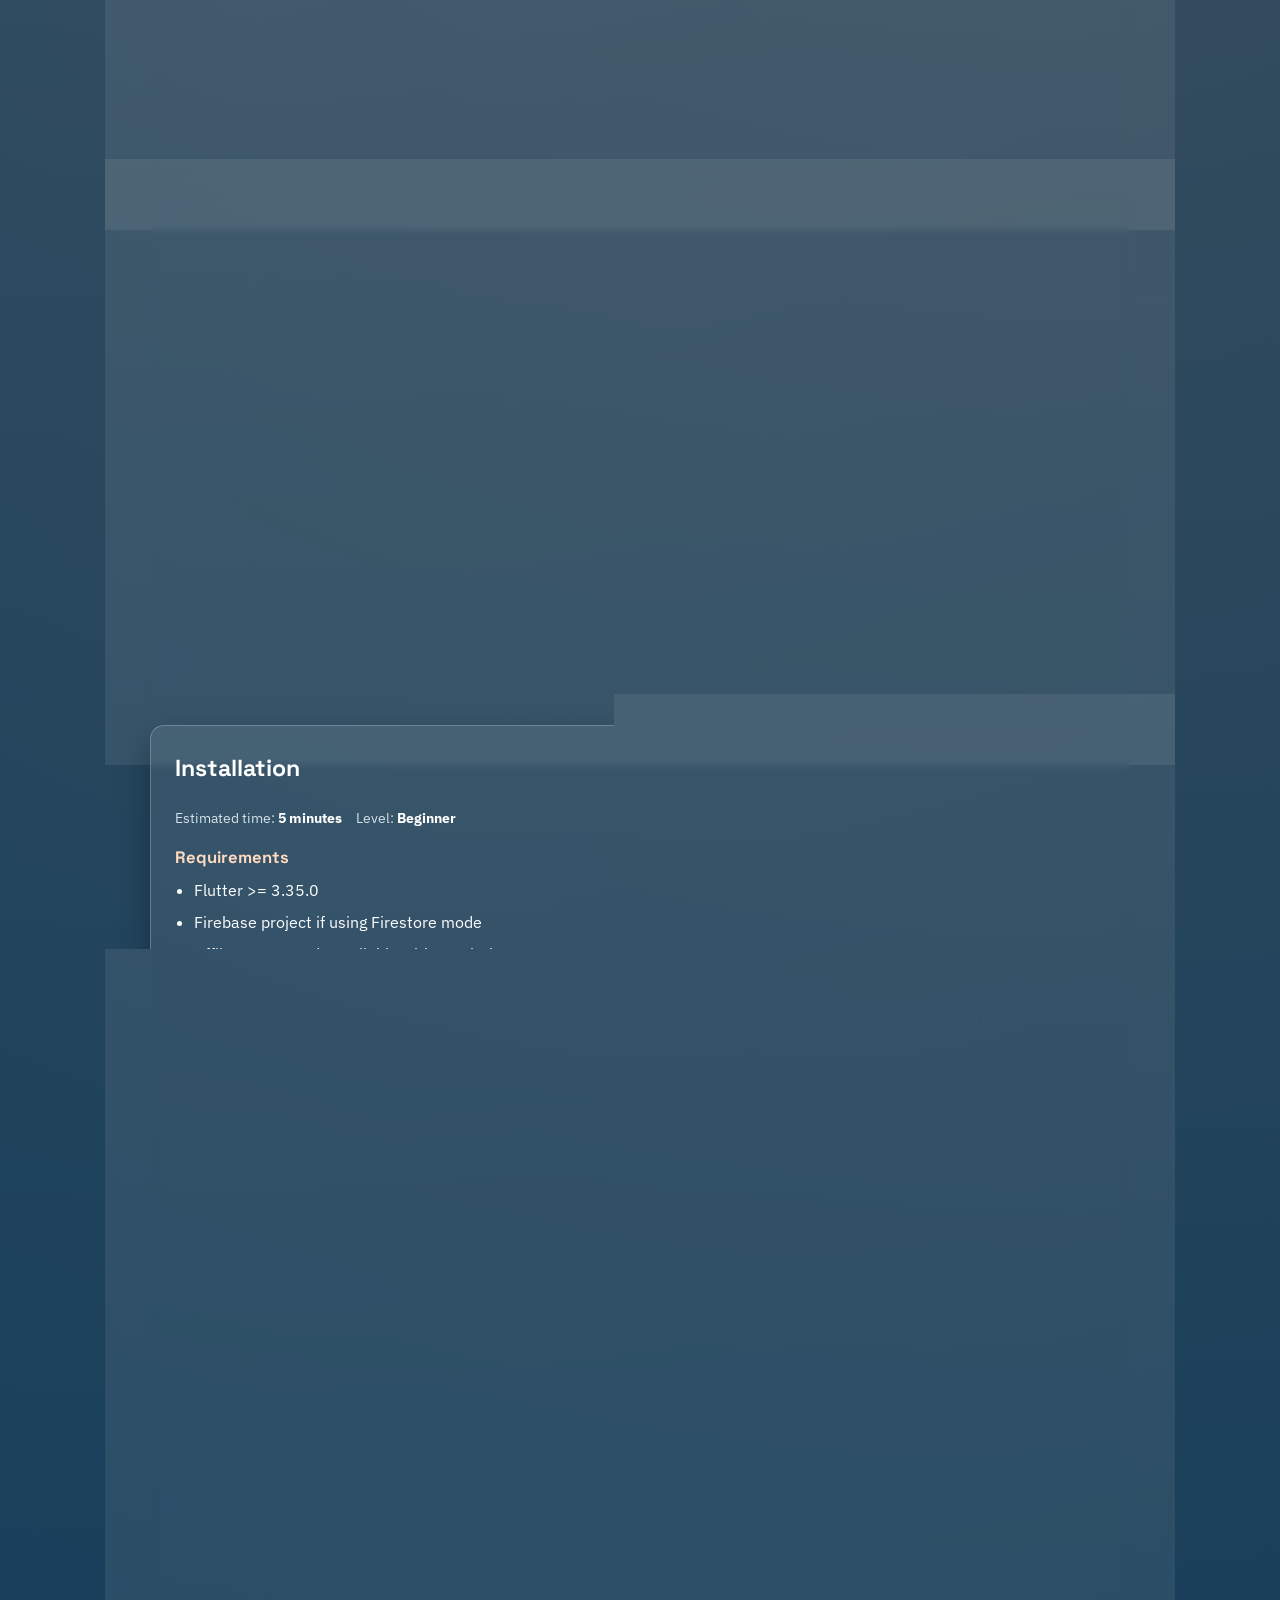
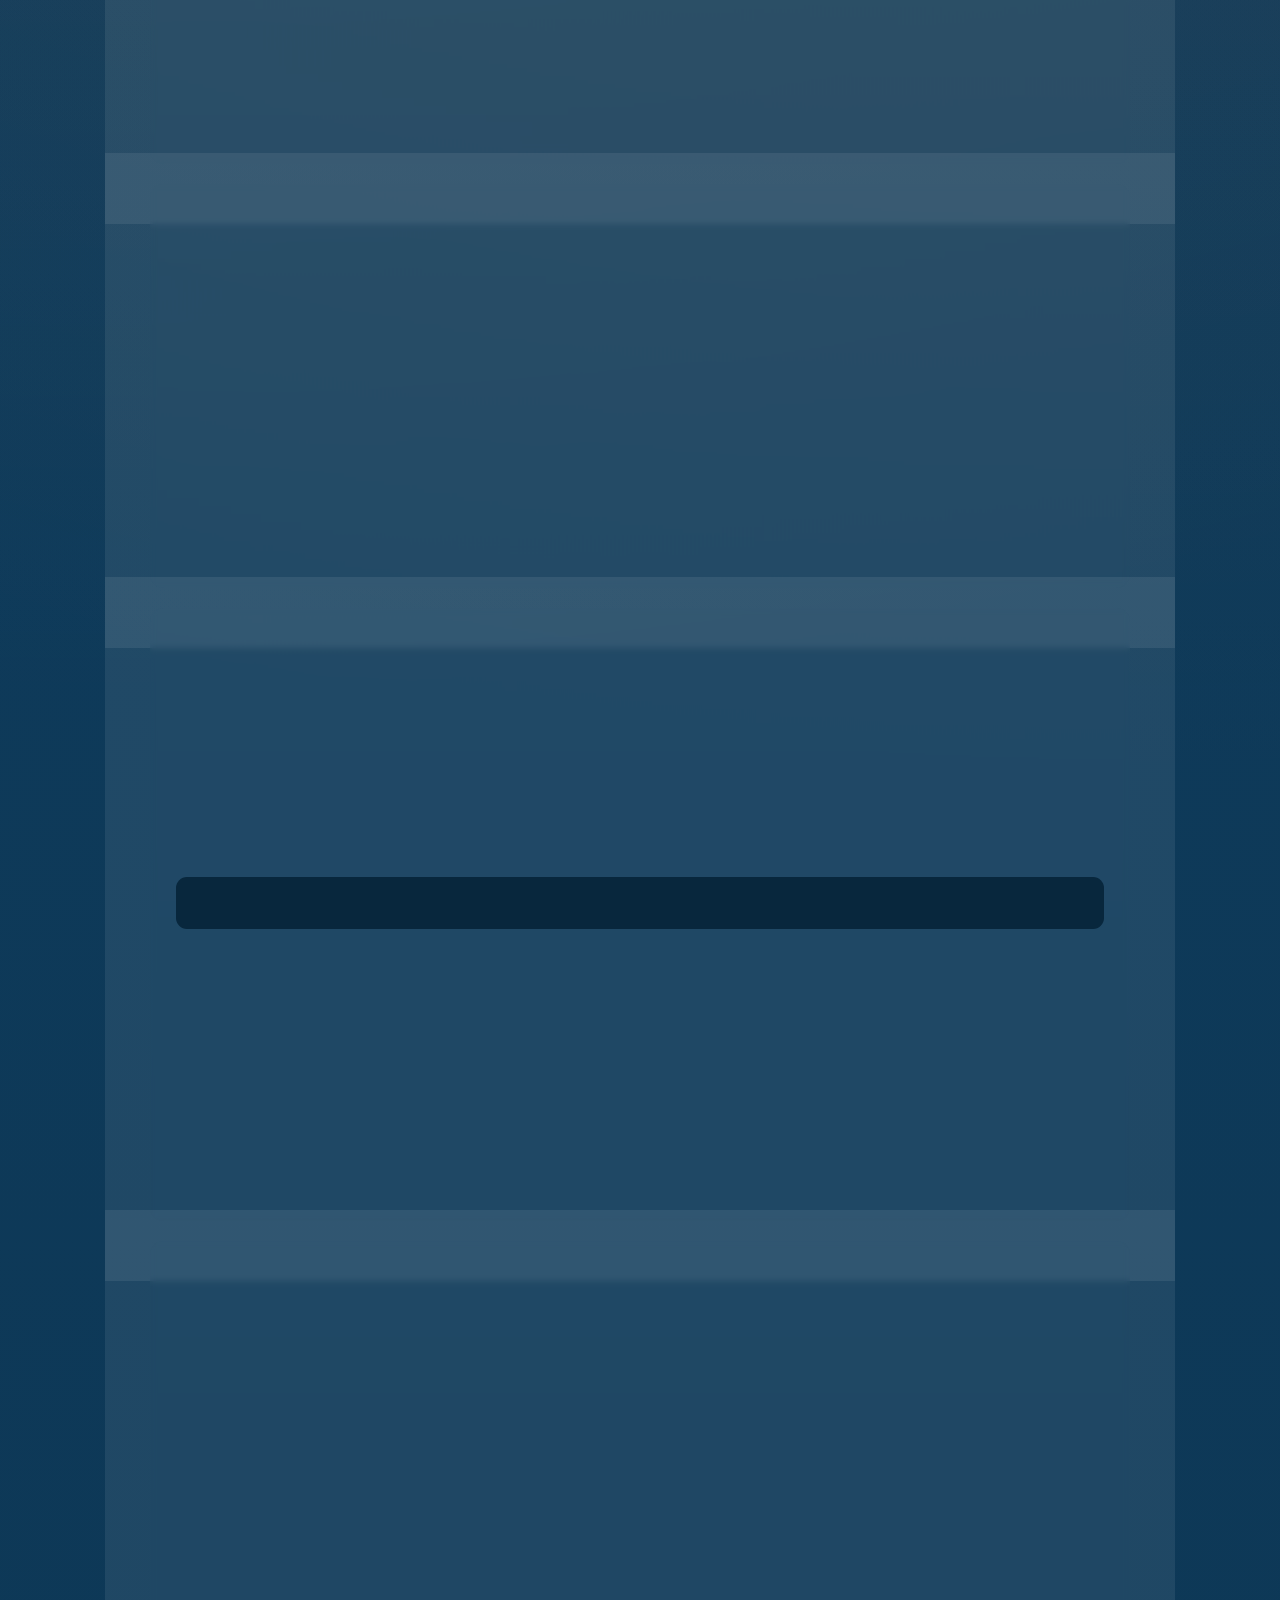
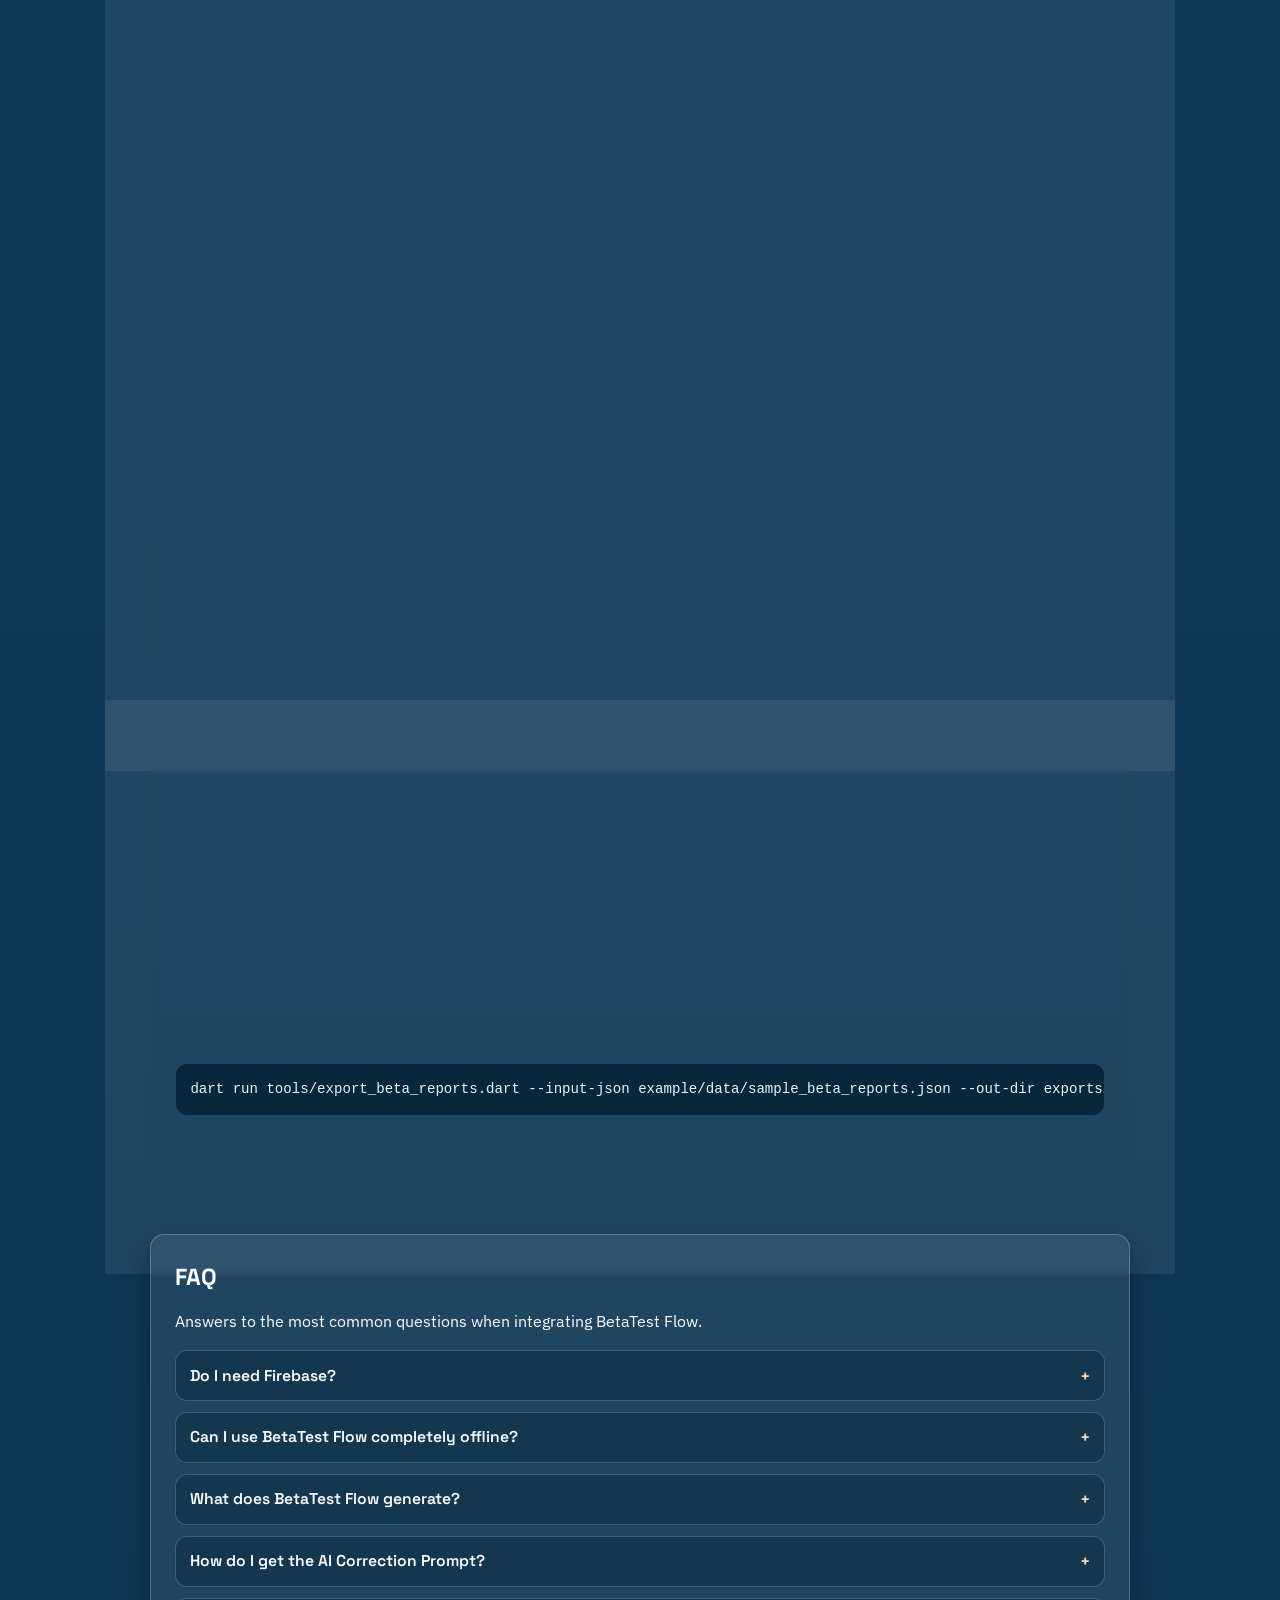
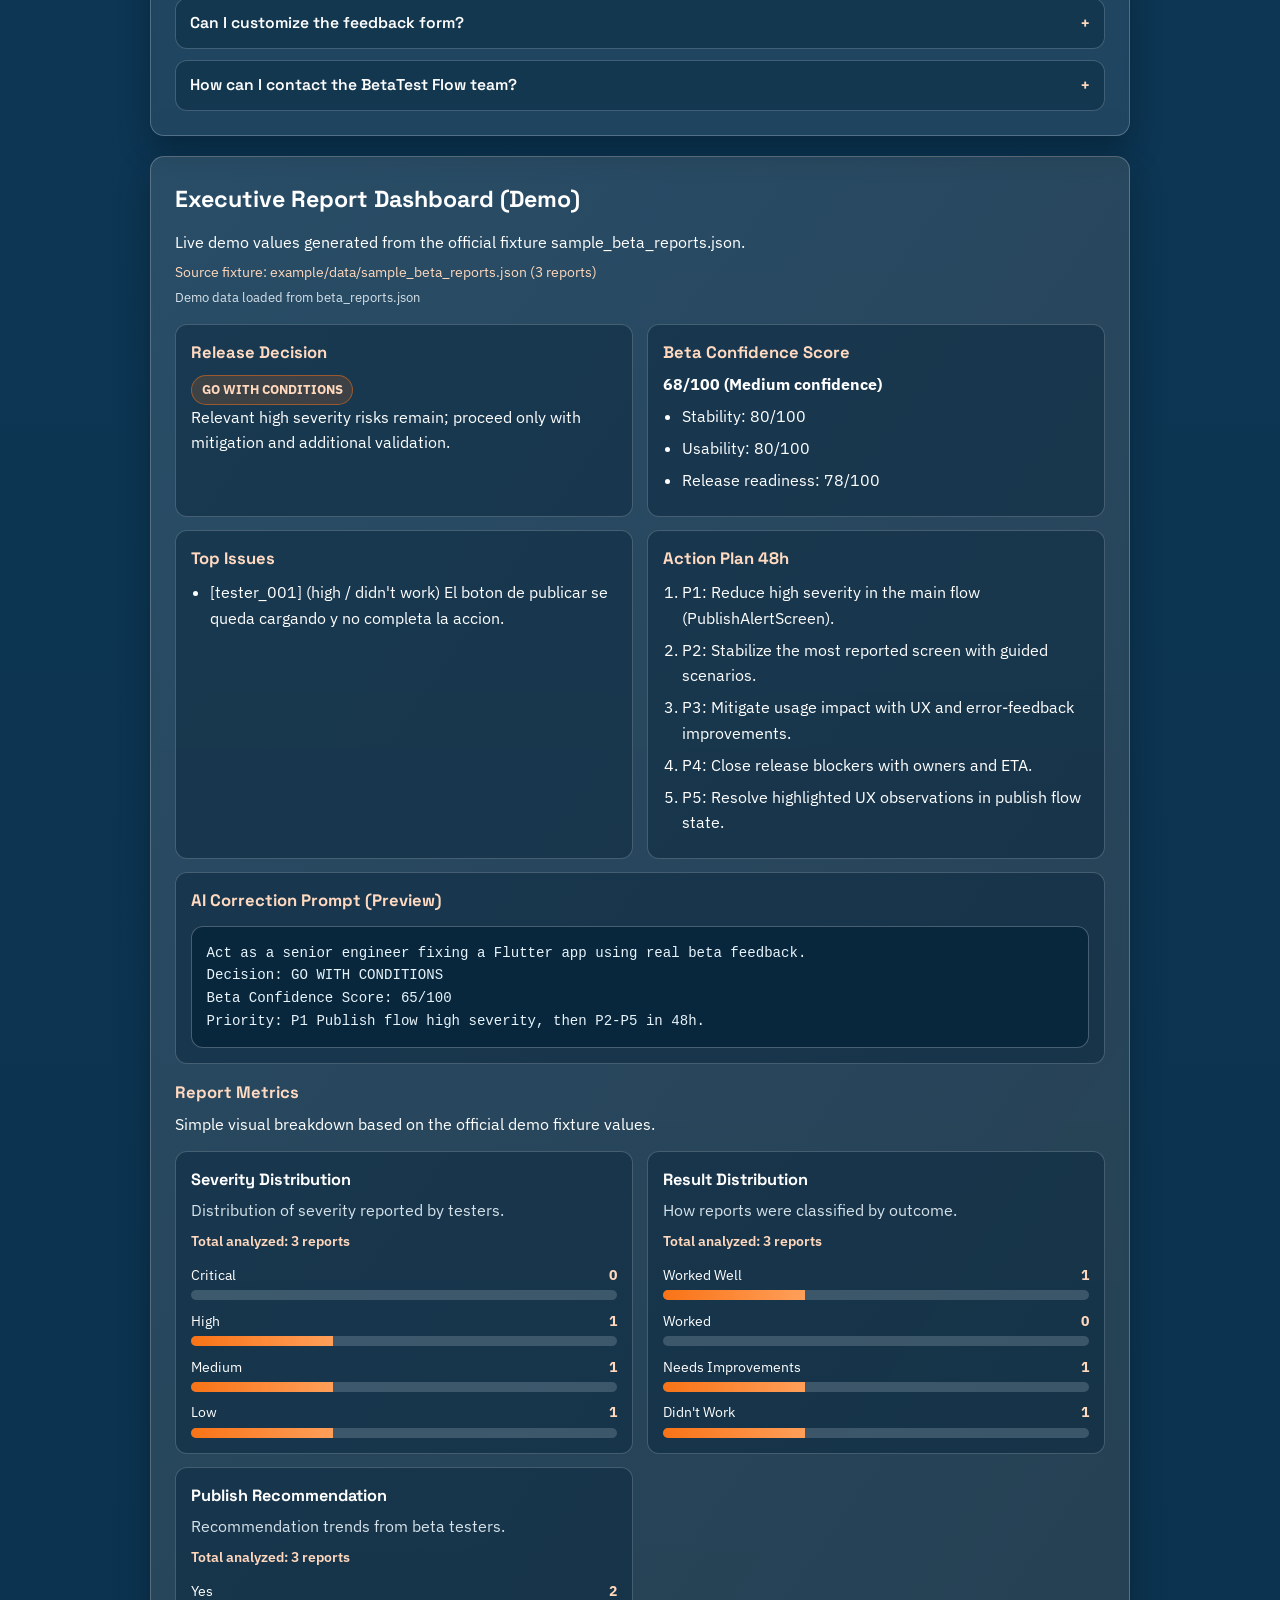
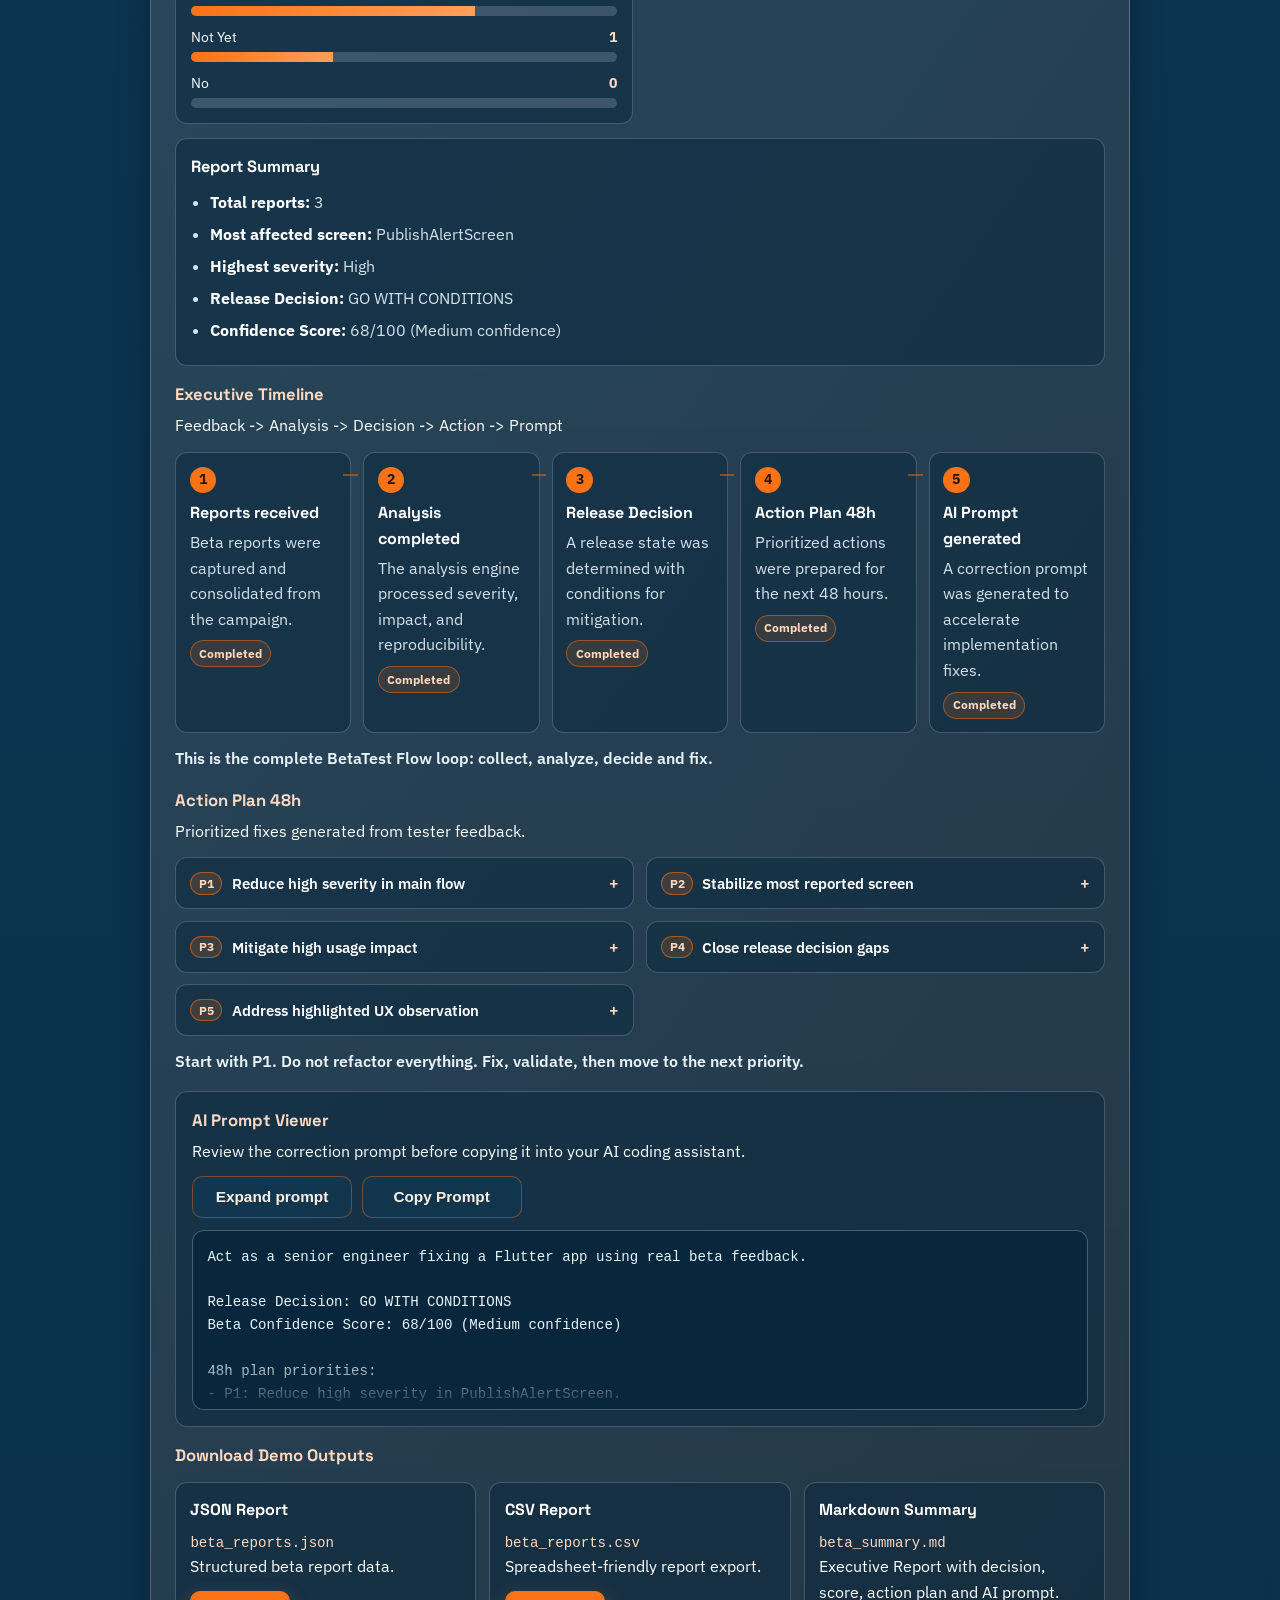
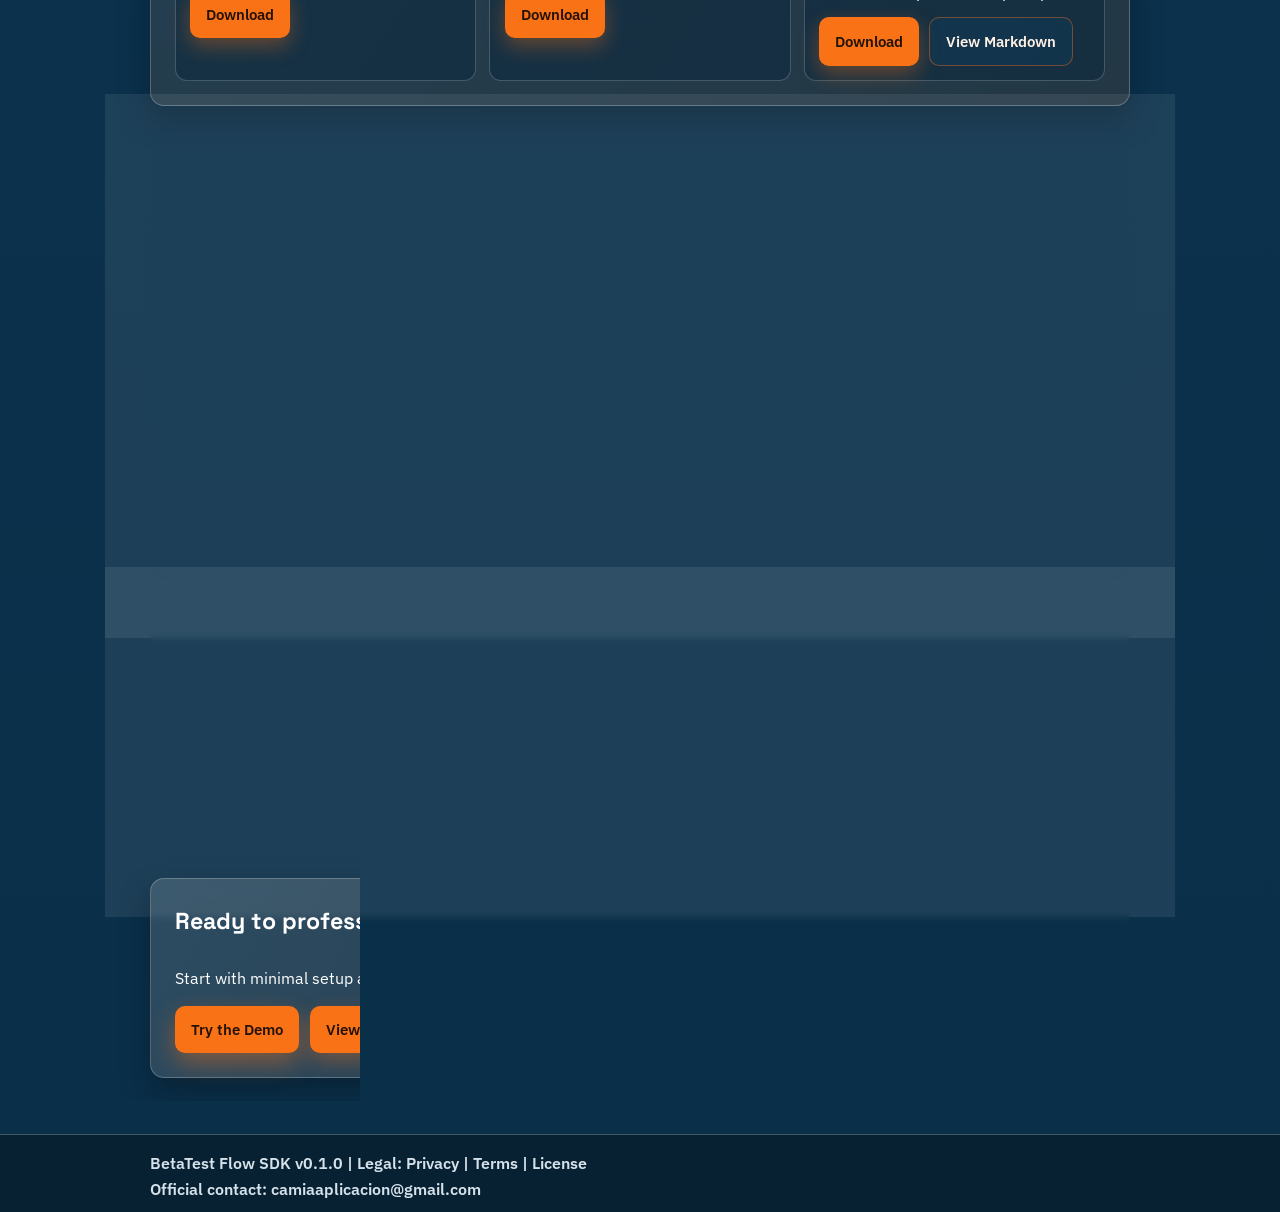
==== commit ec720587: "Implement live demo dashboard" ====
--- a/hosting/index.html
+++ b/hosting/index.html
@@ -15,23 +15,41 @@
     <link href="https://fonts.googleapis.com/css2?family=IBM+Plex+Sans:wght@400;500;600;700&family=Space+Grotesk:wght@500;600;700&display=swap" rel="stylesheet">
     <link rel="stylesheet" href="styles.css">
   </head>
-  <body>
+  <body id="top">
     <div class="bg-orb bg-orb--left" aria-hidden="true"></div>
     <div class="bg-orb bg-orb--right" aria-hidden="true"></div>
+
+    <header class="top-nav">
+      <div class="container top-nav__inner">
+        <a class="top-nav__brand" href="#top" aria-label="BetaTest Flow home">
+          <span class="brand-betatest">BetaTest</span>
+          <span class="brand-flow">Flow</span>
+        </a>
+
+        <nav class="top-nav__links" aria-label="Primary">
+          <a class="top-nav__link" href="#top" data-i18n="nav.home">Home</a>
+          <a class="top-nav__link" href="#documentation" data-i18n="nav.documentation">Documentation</a>
+          <a class="top-nav__link" href="#executive-report" data-i18n="nav.demo">Demo</a>
+          <a class="top-nav__link" href="#roadmap" data-i18n="nav.roadmap">Roadmap</a>
+          <a class="top-nav__link" href="https://github.com" target="_blank" rel="noreferrer" data-i18n="nav.github">GitHub</a>
+        </nav>
+
+        <div class="top-nav__actions">
+          <nav class="language-switch" aria-label="Language selector">
+            <button class="language-switch__button" type="button" data-lang="en" aria-pressed="true">English</button>
+            <span class="language-switch__separator" aria-hidden="true">|</span>
+            <button class="language-switch__button" type="button" data-lang="es" aria-pressed="false">Español</button>
+          </nav>
+          <button class="btn btn--ghost top-nav__share" type="button" data-share-trigger data-i18n="share.hero">Share</button>
+        </div>
+      </div>
+    </header>
 
     <header class="hero">
       <div class="hero__gradient" aria-hidden="true"></div>
       <div class="container hero__content">
         <div class="hero__top">
           <p class="badge">v0.1.0 / DX Web</p>
-          <div class="hero__controls">
-            <a class="top-link" href="#documentation" data-i18n="nav.documentation">Documentation</a>
-            <nav class="language-switch" aria-label="Language selector">
-              <button class="language-switch__button" type="button" data-lang="en" aria-pressed="true">English</button>
-              <span class="language-switch__separator" aria-hidden="true">|</span>
-              <button class="language-switch__button" type="button" data-lang="es" aria-pressed="false">Español</button>
-            </nav>
-          </div>
         </div>
         <h1 class="brand-wordmark"><span class="brand-betatest">BetaTest</span> <span class="brand-flow">Flow</span></h1>
         <p class="hero-subtitle" data-i18n="hero.subtitle">Flutter Beta Testing SDK</p>
@@ -507,39 +525,40 @@
         <h2 data-i18n="executiveReport.title">Executive Report Dashboard (Demo)</h2>
         <p data-i18n="executiveReport.intro">Live demo values generated from the official fixture sample_beta_reports.json.</p>
         <p class="executive-source" data-i18n="executiveReport.source">Source fixture: example/data/sample_beta_reports.json (3 reports)</p>
+        <p class="executive-demo-status" data-demo-status data-i18n="executiveReport.demoStatus.loaded">Demo data loaded from beta_reports.json</p>
 
         <div class="executive-grid">
           <article class="executive-card">
             <h3 data-i18n="executiveReport.decision.title">Release Decision</h3>
-            <p class="executive-badge" data-i18n="executiveReport.decision.value">GO WITH CONDITIONS</p>
-            <p data-i18n="executiveReport.decision.reason">Relevant risks remain; proceed only with mitigation and additional validation.</p>
+            <p class="executive-badge" data-demo-release-decision data-i18n="executiveReport.decision.value">GO WITH CONDITIONS</p>
+            <p data-demo-release-reason data-i18n="executiveReport.decision.reason">Relevant risks remain; proceed only with mitigation and additional validation.</p>
           </article>
 
           <article class="executive-card">
             <h3 data-i18n="executiveReport.score.title">Beta Confidence Score</h3>
-            <p class="executive-score" data-i18n="executiveReport.score.overall">65/100 (Medium confidence)</p>
+            <p class="executive-score" data-demo-score-overall data-i18n="executiveReport.score.overall">65/100 (Medium confidence)</p>
             <ul>
-              <li data-i18n="executiveReport.score.stability">Stability: 80/100</li>
-              <li data-i18n="executiveReport.score.usability">Usability: 80/100</li>
-              <li data-i18n="executiveReport.score.readiness">Release readiness: 78/100</li>
+              <li data-demo-score-stability data-i18n="executiveReport.score.stability">Stability: 80/100</li>
+              <li data-demo-score-usability data-i18n="executiveReport.score.usability">Usability: 80/100</li>
+              <li data-demo-score-readiness data-i18n="executiveReport.score.readiness">Release readiness: 78/100</li>
             </ul>
           </article>
 
           <article class="executive-card">
             <h3 data-i18n="executiveReport.topIssues.title">Top Issues</h3>
             <ul>
-              <li data-i18n="executiveReport.topIssues.issue1">[tester_001] (high / failed) Publish button keeps loading and does not complete.</li>
+              <li data-demo-top-issue data-i18n="executiveReport.topIssues.issue1">[tester_001] (high / failed) Publish button keeps loading and does not complete.</li>
             </ul>
           </article>
 
           <article class="executive-card">
             <h3 data-i18n="executiveReport.actionPlan.title">Action Plan 48h</h3>
             <ol>
-              <li data-i18n="executiveReport.actionPlan.p1">P1: Reduce high severity in main flow (PublishAlertScreen).</li>
-              <li data-i18n="executiveReport.actionPlan.p2">P2: Stabilize most reported screen with guided scenarios.</li>
-              <li data-i18n="executiveReport.actionPlan.p3">P3: Mitigate high usage impact with UX/error feedback improvements.</li>
-              <li data-i18n="executiveReport.actionPlan.p4">P4: Close release blockers with owners and ETA.</li>
-              <li data-i18n="executiveReport.actionPlan.p5">P5: Resolve highlighted UX ambiguity in publish flow state.</li>
+              <li data-demo-plan-short-1 data-i18n="executiveReport.actionPlan.p1">P1: Reduce high severity in main flow (PublishAlertScreen).</li>
+              <li data-demo-plan-short-2 data-i18n="executiveReport.actionPlan.p2">P2: Stabilize most reported screen with guided scenarios.</li>
+              <li data-demo-plan-short-3 data-i18n="executiveReport.actionPlan.p3">P3: Mitigate high usage impact with UX/error feedback improvements.</li>
+              <li data-demo-plan-short-4 data-i18n="executiveReport.actionPlan.p4">P4: Close release blockers with owners and ETA.</li>
+              <li data-demo-plan-short-5 data-i18n="executiveReport.actionPlan.p5">P5: Resolve highlighted UX ambiguity in publish flow state.</li>
             </ol>
           </article>
 
@@ -563,20 +582,20 @@
               <p class="metric-chart__total" data-i18n="executiveReport.metrics.severity.total">Total analyzed: 3 reports</p>
               <div class="metric-bars">
                 <div class="metric-row">
-                  <div class="metric-row__top"><span data-i18n="executiveReport.metrics.labels.critical">Critical</span><strong>0</strong></div>
-                  <div class="metric-bar"><span class="metric-bar__fill" style="--bar-value: 0%;"></span></div>
-                </div>
-                <div class="metric-row">
-                  <div class="metric-row__top"><span data-i18n="executiveReport.metrics.labels.high">High</span><strong>1</strong></div>
-                  <div class="metric-bar"><span class="metric-bar__fill" style="--bar-value: 33.33%;"></span></div>
-                </div>
-                <div class="metric-row">
-                  <div class="metric-row__top"><span data-i18n="executiveReport.metrics.labels.medium">Medium</span><strong>1</strong></div>
-                  <div class="metric-bar"><span class="metric-bar__fill" style="--bar-value: 33.33%;"></span></div>
-                </div>
-                <div class="metric-row">
-                  <div class="metric-row__top"><span data-i18n="executiveReport.metrics.labels.low">Low</span><strong>1</strong></div>
-                  <div class="metric-bar"><span class="metric-bar__fill" style="--bar-value: 33.33%;"></span></div>
+                  <div class="metric-row__top"><span data-i18n="executiveReport.metrics.labels.critical">Critical</span><strong data-demo-severity-critical>0</strong></div>
+                  <div class="metric-bar"><span class="metric-bar__fill" data-demo-bar-severity-critical style="--bar-value: 0%;"></span></div>
+                </div>
+                <div class="metric-row">
+                  <div class="metric-row__top"><span data-i18n="executiveReport.metrics.labels.high">High</span><strong data-demo-severity-high>1</strong></div>
+                  <div class="metric-bar"><span class="metric-bar__fill" data-demo-bar-severity-high style="--bar-value: 33.33%;"></span></div>
+                </div>
+                <div class="metric-row">
+                  <div class="metric-row__top"><span data-i18n="executiveReport.metrics.labels.medium">Medium</span><strong data-demo-severity-medium>1</strong></div>
+                  <div class="metric-bar"><span class="metric-bar__fill" data-demo-bar-severity-medium style="--bar-value: 33.33%;"></span></div>
+                </div>
+                <div class="metric-row">
+                  <div class="metric-row__top"><span data-i18n="executiveReport.metrics.labels.low">Low</span><strong data-demo-severity-low>1</strong></div>
+                  <div class="metric-bar"><span class="metric-bar__fill" data-demo-bar-severity-low style="--bar-value: 33.33%;"></span></div>
                 </div>
               </div>
             </article>
@@ -587,20 +606,20 @@
               <p class="metric-chart__total" data-i18n="executiveReport.metrics.result.total">Total analyzed: 3 reports</p>
               <div class="metric-bars">
                 <div class="metric-row">
-                  <div class="metric-row__top"><span data-i18n="executiveReport.metrics.labels.workedWell">Worked Well</span><strong>1</strong></div>
-                  <div class="metric-bar"><span class="metric-bar__fill" style="--bar-value: 33.33%;"></span></div>
-                </div>
-                <div class="metric-row">
-                  <div class="metric-row__top"><span data-i18n="executiveReport.metrics.labels.worked">Worked</span><strong>0</strong></div>
-                  <div class="metric-bar"><span class="metric-bar__fill" style="--bar-value: 0%;"></span></div>
-                </div>
-                <div class="metric-row">
-                  <div class="metric-row__top"><span data-i18n="executiveReport.metrics.labels.needsImprovements">Needs Improvements</span><strong>1</strong></div>
-                  <div class="metric-bar"><span class="metric-bar__fill" style="--bar-value: 33.33%;"></span></div>
-                </div>
-                <div class="metric-row">
-                  <div class="metric-row__top"><span data-i18n="executiveReport.metrics.labels.didntWork">Didn't Work</span><strong>1</strong></div>
-                  <div class="metric-bar"><span class="metric-bar__fill" style="--bar-value: 33.33%;"></span></div>
+                  <div class="metric-row__top"><span data-i18n="executiveReport.metrics.labels.workedWell">Worked Well</span><strong data-demo-result-workedwell>1</strong></div>
+                  <div class="metric-bar"><span class="metric-bar__fill" data-demo-bar-result-workedwell style="--bar-value: 33.33%;"></span></div>
+                </div>
+                <div class="metric-row">
+                  <div class="metric-row__top"><span data-i18n="executiveReport.metrics.labels.worked">Worked</span><strong data-demo-result-worked>0</strong></div>
+                  <div class="metric-bar"><span class="metric-bar__fill" data-demo-bar-result-worked style="--bar-value: 0%;"></span></div>
+                </div>
+                <div class="metric-row">
+                  <div class="metric-row__top"><span data-i18n="executiveReport.metrics.labels.needsImprovements">Needs Improvements</span><strong data-demo-result-needsimprovements>1</strong></div>
+                  <div class="metric-bar"><span class="metric-bar__fill" data-demo-bar-result-needsimprovements style="--bar-value: 33.33%;"></span></div>
+                </div>
+                <div class="metric-row">
+                  <div class="metric-row__top"><span data-i18n="executiveReport.metrics.labels.didntWork">Didn't Work</span><strong data-demo-result-didntwork>1</strong></div>
+                  <div class="metric-bar"><span class="metric-bar__fill" data-demo-bar-result-didntwork style="--bar-value: 33.33%;"></span></div>
                 </div>
               </div>
             </article>
@@ -611,16 +630,16 @@
               <p class="metric-chart__total" data-i18n="executiveReport.metrics.publish.total">Total analyzed: 3 reports</p>
               <div class="metric-bars">
                 <div class="metric-row">
-                  <div class="metric-row__top"><span data-i18n="executiveReport.metrics.labels.yes">Yes</span><strong>2</strong></div>
-                  <div class="metric-bar"><span class="metric-bar__fill" style="--bar-value: 66.67%;"></span></div>
-                </div>
-                <div class="metric-row">
-                  <div class="metric-row__top"><span data-i18n="executiveReport.metrics.labels.notYet">Not Yet</span><strong>1</strong></div>
-                  <div class="metric-bar"><span class="metric-bar__fill" style="--bar-value: 33.33%;"></span></div>
-                </div>
-                <div class="metric-row">
-                  <div class="metric-row__top"><span data-i18n="executiveReport.metrics.labels.no">No</span><strong>0</strong></div>
-                  <div class="metric-bar"><span class="metric-bar__fill" style="--bar-value: 0%;"></span></div>
+                  <div class="metric-row__top"><span data-i18n="executiveReport.metrics.labels.yes">Yes</span><strong data-demo-publish-yes>2</strong></div>
+                  <div class="metric-bar"><span class="metric-bar__fill" data-demo-bar-publish-yes style="--bar-value: 66.67%;"></span></div>
+                </div>
+                <div class="metric-row">
+                  <div class="metric-row__top"><span data-i18n="executiveReport.metrics.labels.notYet">Not Yet</span><strong data-demo-publish-notyet>1</strong></div>
+                  <div class="metric-bar"><span class="metric-bar__fill" data-demo-bar-publish-notyet style="--bar-value: 33.33%;"></span></div>
+                </div>
+                <div class="metric-row">
+                  <div class="metric-row__top"><span data-i18n="executiveReport.metrics.labels.no">No</span><strong data-demo-publish-no>0</strong></div>
+                  <div class="metric-bar"><span class="metric-bar__fill" data-demo-bar-publish-no style="--bar-value: 0%;"></span></div>
                 </div>
               </div>
             </article>
@@ -628,11 +647,11 @@
             <article class="executive-card metric-summary">
               <h4 data-i18n="executiveReport.metrics.summary.title">Report Summary</h4>
               <ul>
-                <li><strong data-i18n="executiveReport.metrics.summary.totalReportsLabel">Total reports:</strong> <span data-i18n="executiveReport.metrics.summary.totalReportsValue">3</span></li>
-                <li><strong data-i18n="executiveReport.metrics.summary.mostAffectedScreenLabel">Most affected screen:</strong> <span data-i18n="executiveReport.metrics.summary.mostAffectedScreenValue">PublishAlertScreen</span></li>
-                <li><strong data-i18n="executiveReport.metrics.summary.highestSeverityLabel">Highest severity:</strong> <span data-i18n="executiveReport.metrics.summary.highestSeverityValue">High</span></li>
-                <li><strong data-i18n="executiveReport.metrics.summary.releaseDecisionLabel">Release Decision:</strong> <span data-i18n="executiveReport.metrics.summary.releaseDecisionValue">GO WITH CONDITIONS</span></li>
-                <li><strong data-i18n="executiveReport.metrics.summary.confidenceScoreLabel">Confidence Score:</strong> <span data-i18n="executiveReport.metrics.summary.confidenceScoreValue">65/100 (Medium confidence)</span></li>
+                <li><strong data-i18n="executiveReport.metrics.summary.totalReportsLabel">Total reports:</strong> <span data-demo-summary-total data-i18n="executiveReport.metrics.summary.totalReportsValue">3</span></li>
+                <li><strong data-i18n="executiveReport.metrics.summary.mostAffectedScreenLabel">Most affected screen:</strong> <span data-demo-summary-screen data-i18n="executiveReport.metrics.summary.mostAffectedScreenValue">PublishAlertScreen</span></li>
+                <li><strong data-i18n="executiveReport.metrics.summary.highestSeverityLabel">Highest severity:</strong> <span data-demo-summary-severity data-i18n="executiveReport.metrics.summary.highestSeverityValue">High</span></li>
+                <li><strong data-i18n="executiveReport.metrics.summary.releaseDecisionLabel">Release Decision:</strong> <span data-demo-summary-decision data-i18n="executiveReport.metrics.summary.releaseDecisionValue">GO WITH CONDITIONS</span></li>
+                <li><strong data-i18n="executiveReport.metrics.summary.confidenceScoreLabel">Confidence Score:</strong> <span data-demo-summary-score data-i18n="executiveReport.metrics.summary.confidenceScoreValue">65/100 (Medium confidence)</span></li>
               </ul>
             </article>
           </div>
@@ -770,7 +789,7 @@
             <button class="btn btn--ghost ai-prompt-viewer__btn" type="button" data-ai-prompt-copy data-i18n="executiveReport.promptViewer.copy">Copy Prompt</button>
           </div>
 
-          <pre class="ai-prompt-viewer__preview is-collapsed" data-ai-prompt-preview><code data-i18n="executiveReport.promptViewer.promptText">Act as a senior engineer fixing a Flutter app using real beta feedback.
+          <pre class="ai-prompt-viewer__preview is-collapsed" data-ai-prompt-preview><code data-demo-prompt-text data-i18n="executiveReport.promptViewer.promptText">Act as a senior engineer fixing a Flutter app using real beta feedback.
 
 Release Decision: GO WITH CONDITIONS
 Beta Confidence Score: 65/100 (Medium confidence)
--- a/hosting/styles.css
+++ b/hosting/styles.css
@@ -29,6 +29,73 @@
   line-height: 1.6;
   position: relative;
   min-height: 100vh;
+  padding-top: 4.2rem;
+}
+
+.top-nav {
+  position: sticky;
+  top: 0;
+  z-index: 20;
+  border-bottom: 1px solid rgba(214, 226, 234, 0.26);
+  background: rgba(6, 28, 44, 0.82);
+  backdrop-filter: blur(8px);
+}
+
+.top-nav__inner {
+  display: grid;
+  grid-template-columns: auto 1fr auto;
+  align-items: center;
+  gap: 0.7rem;
+  min-height: 4rem;
+}
+
+.top-nav__brand {
+  display: inline-flex;
+  align-items: center;
+  gap: 0.34rem;
+  text-decoration: none;
+  font-family: "Space Grotesk", "IBM Plex Sans", sans-serif;
+  font-weight: 700;
+  letter-spacing: -0.01em;
+}
+
+.top-nav__links {
+  display: inline-flex;
+  align-items: center;
+  gap: 0.38rem;
+  overflow-x: auto;
+  scrollbar-width: thin;
+}
+
+.top-nav__link {
+  text-decoration: none;
+  color: #e8f4fb;
+  font-size: 0.87rem;
+  font-weight: 600;
+  border: 1px solid transparent;
+  border-radius: 999px;
+  padding: 0.24rem 0.55rem;
+  white-space: nowrap;
+}
+
+.top-nav__link:hover {
+  border-color: rgba(249, 115, 22, 0.45);
+  color: #fff0e4;
+}
+
+.top-nav__actions {
+  display: inline-flex;
+  align-items: center;
+  gap: 0.45rem;
+}
+
+.top-nav__actions .language-switch {
+  margin: 0;
+}
+
+.top-nav__share {
+  padding: 0.42rem 0.65rem;
+  font-size: 0.82rem;
 }
 
 .bg-orb {
@@ -64,7 +131,7 @@
 .hero {
   position: relative;
   overflow: hidden;
-  padding: 4.8rem 0 3.2rem;
+  padding: 4.1rem 0 3.2rem;
   border-bottom: 1px solid var(--border);
 }
 
@@ -560,6 +627,12 @@
   font-size: 0.9rem;
 }
 
+.executive-demo-status {
+  margin-top: 0.25rem;
+  color: #d6e2ea;
+  font-size: 0.84rem;
+}
+
 .executive-grid {
   display: grid;
   grid-template-columns: repeat(1, minmax(0, 1fr));
@@ -1043,8 +1116,33 @@
 }
 
 @media (max-width: 520px) {
+  body {
+    padding-top: 4.5rem;
+  }
+
+  .top-nav__inner {
+    grid-template-columns: 1fr;
+    gap: 0.42rem;
+    padding-top: 0.45rem;
+    padding-bottom: 0.45rem;
+    min-height: 0;
+  }
+
+  .top-nav__links {
+    width: 100%;
+  }
+
+  .top-nav__actions {
+    width: 100%;
+    justify-content: space-between;
+  }
+
+  .top-nav__share {
+    min-width: 100px;
+  }
+
   .hero {
-    padding-top: 4.2rem;
+    padding-top: 3.4rem;
   }
 
   .hero__top {
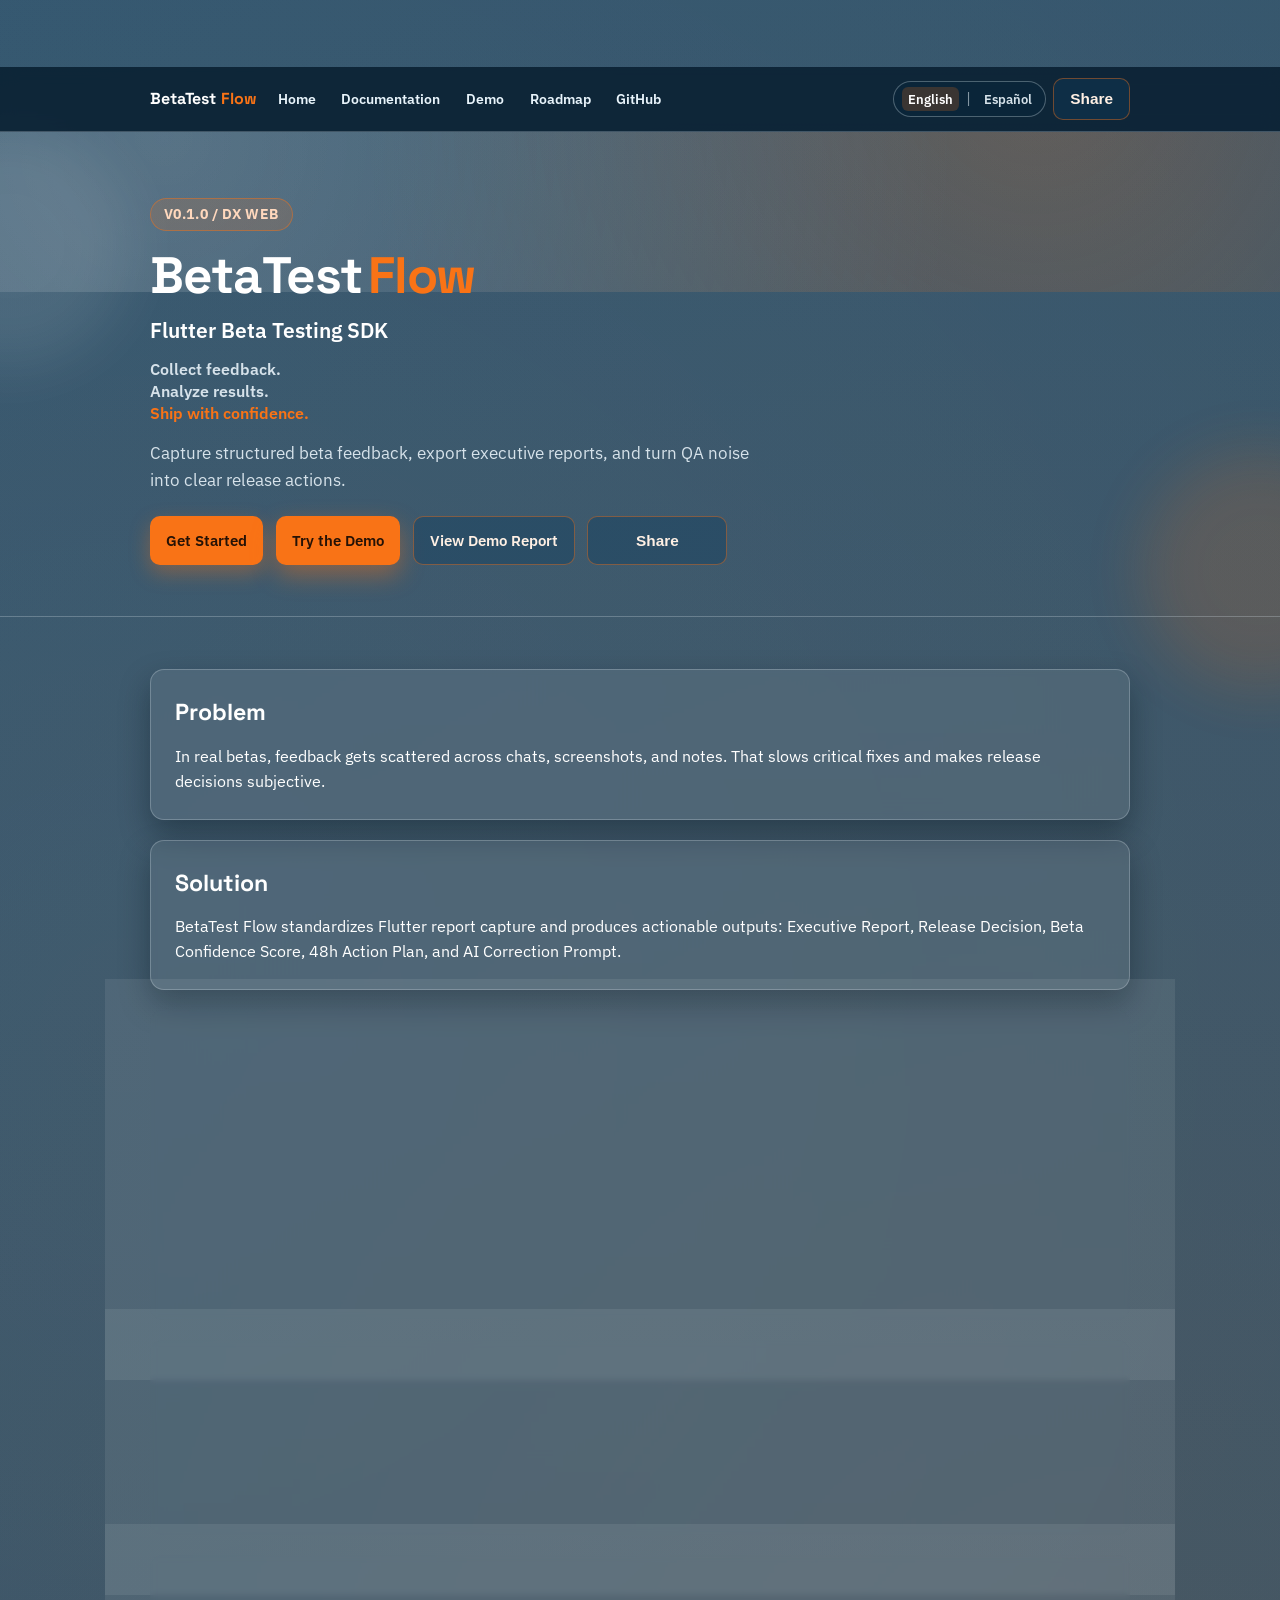
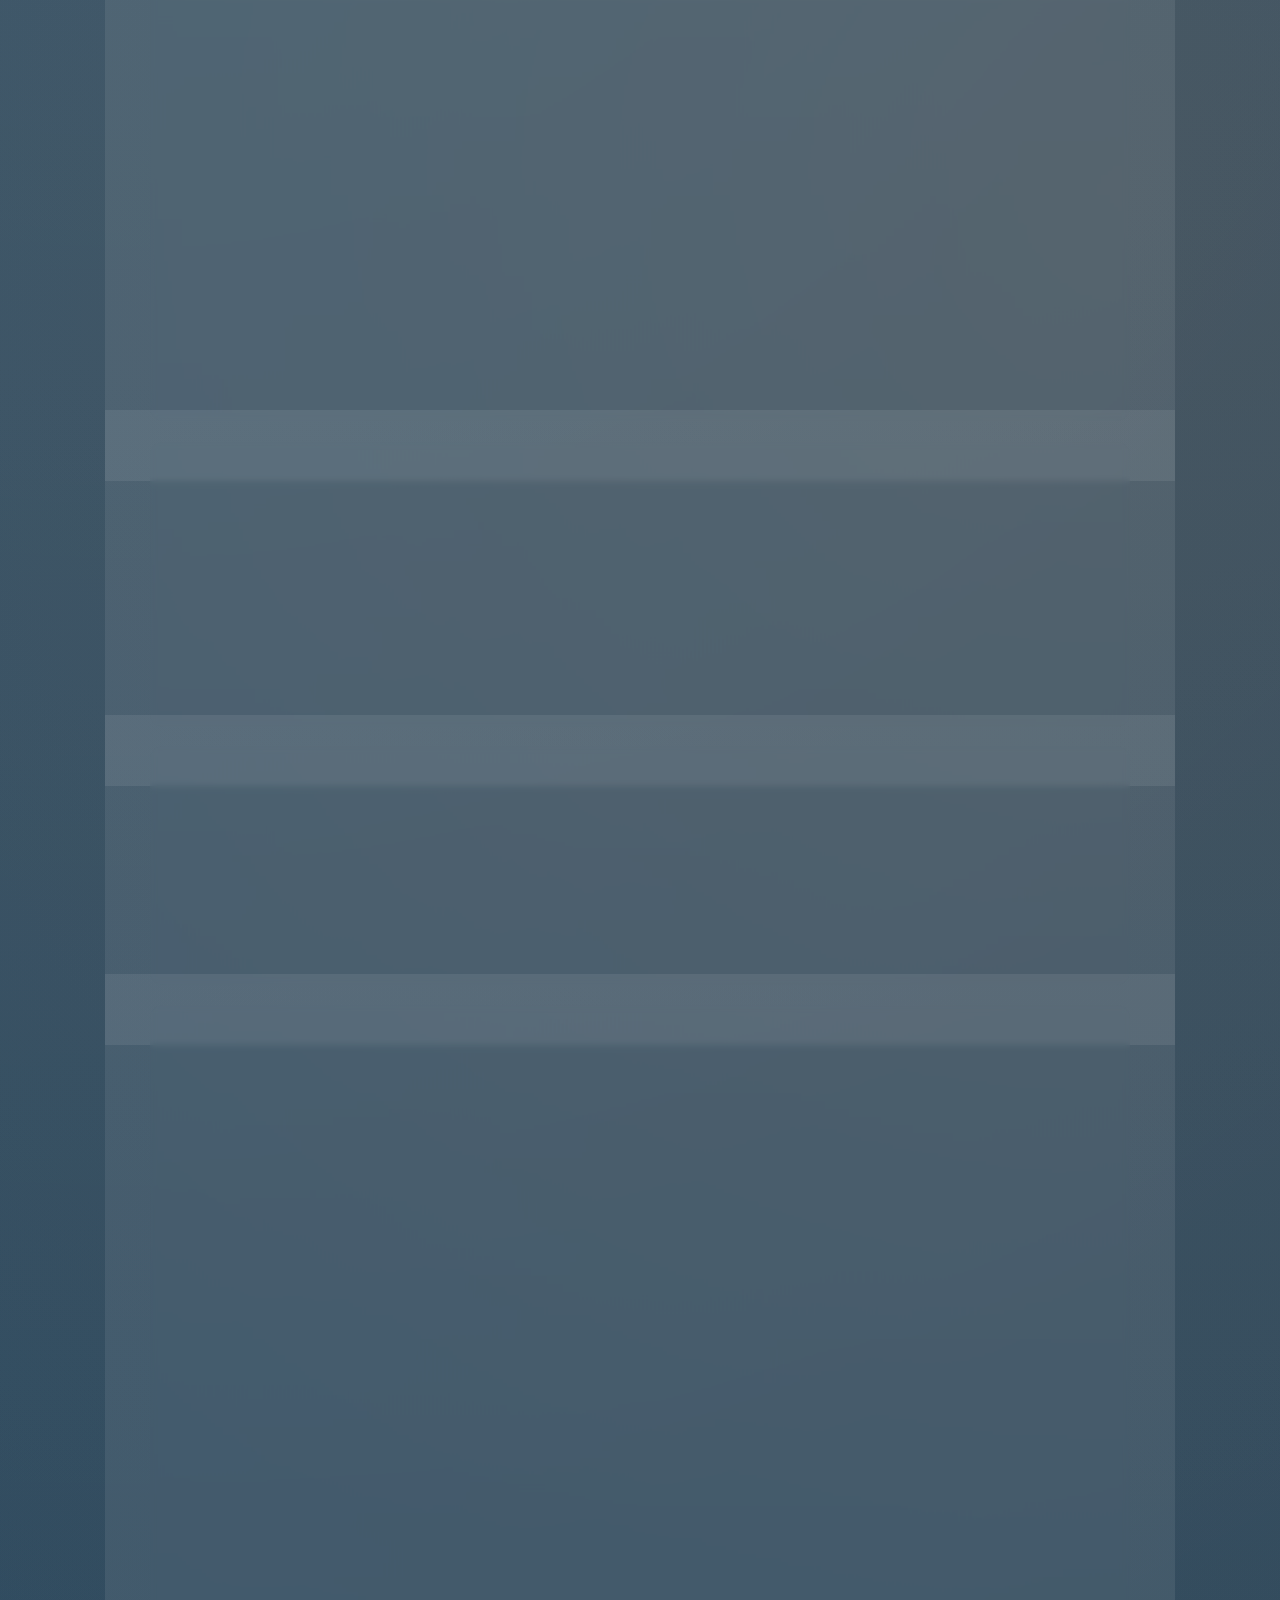
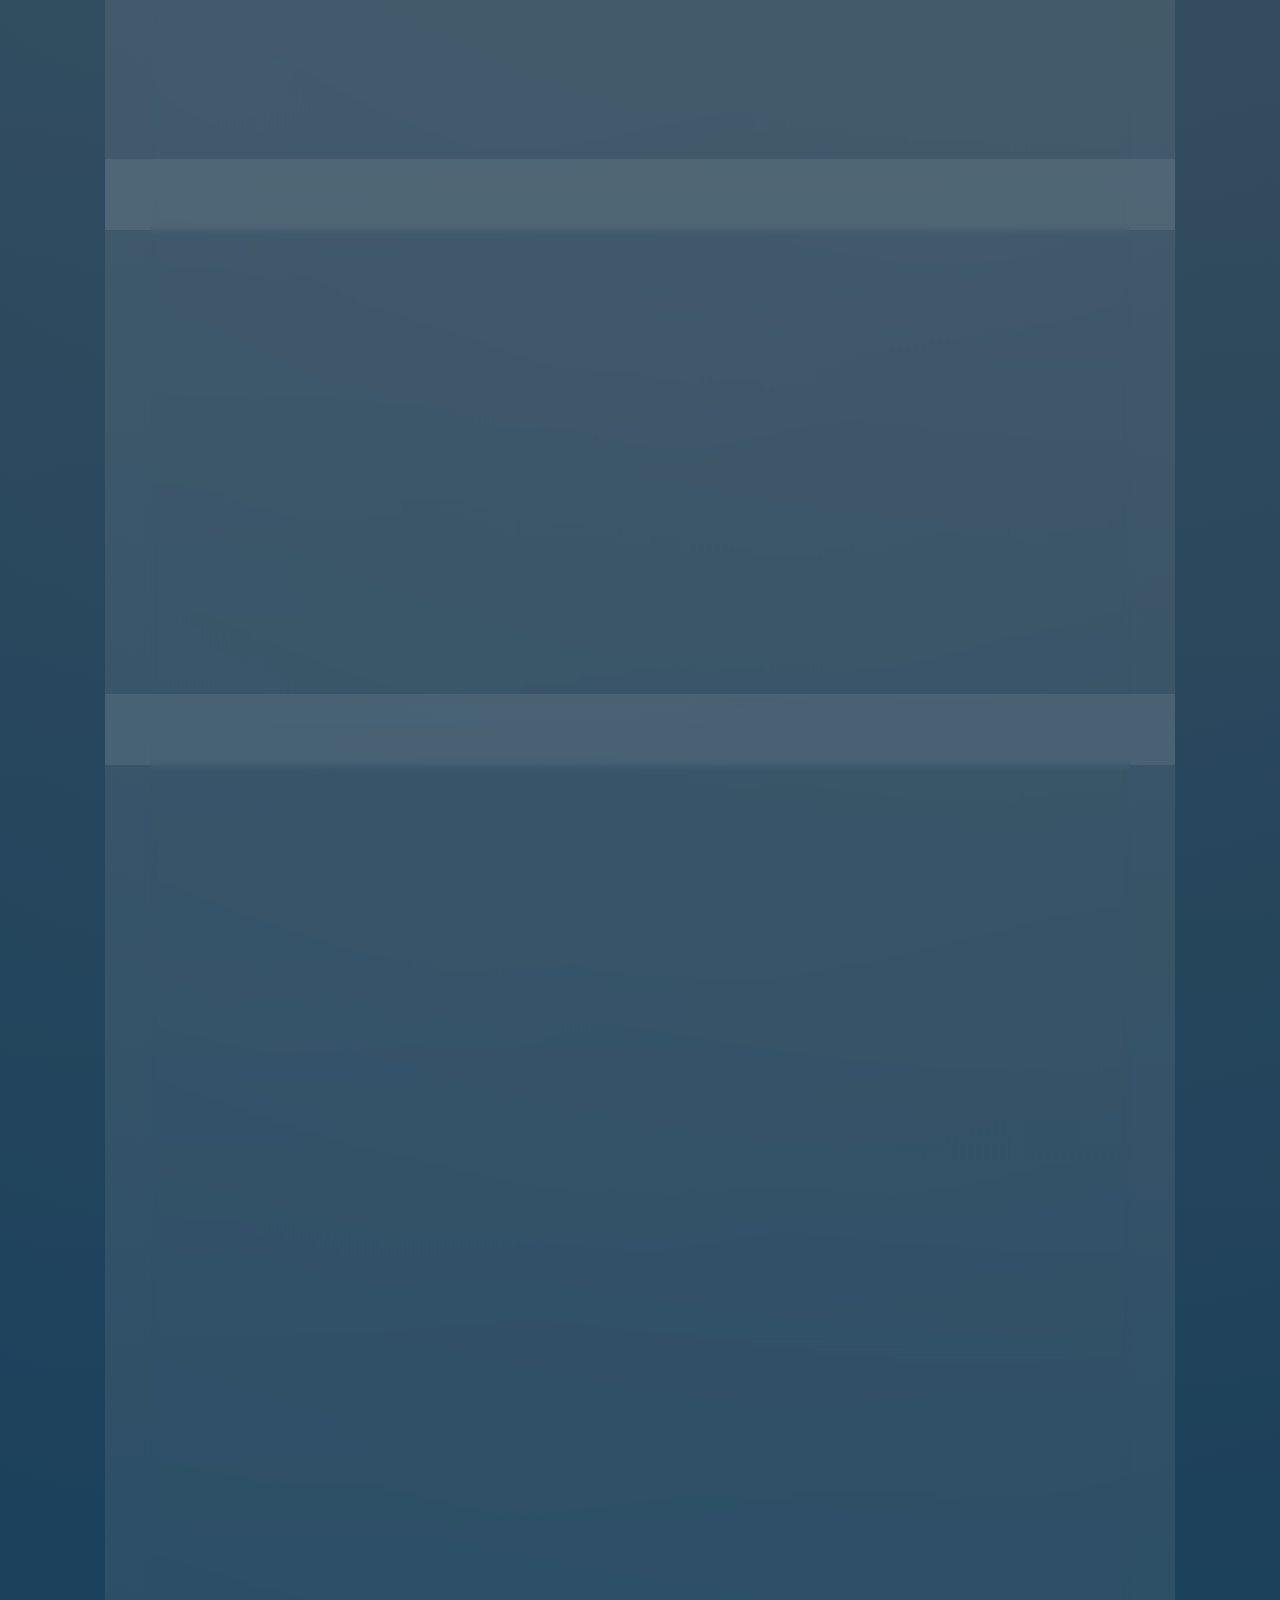
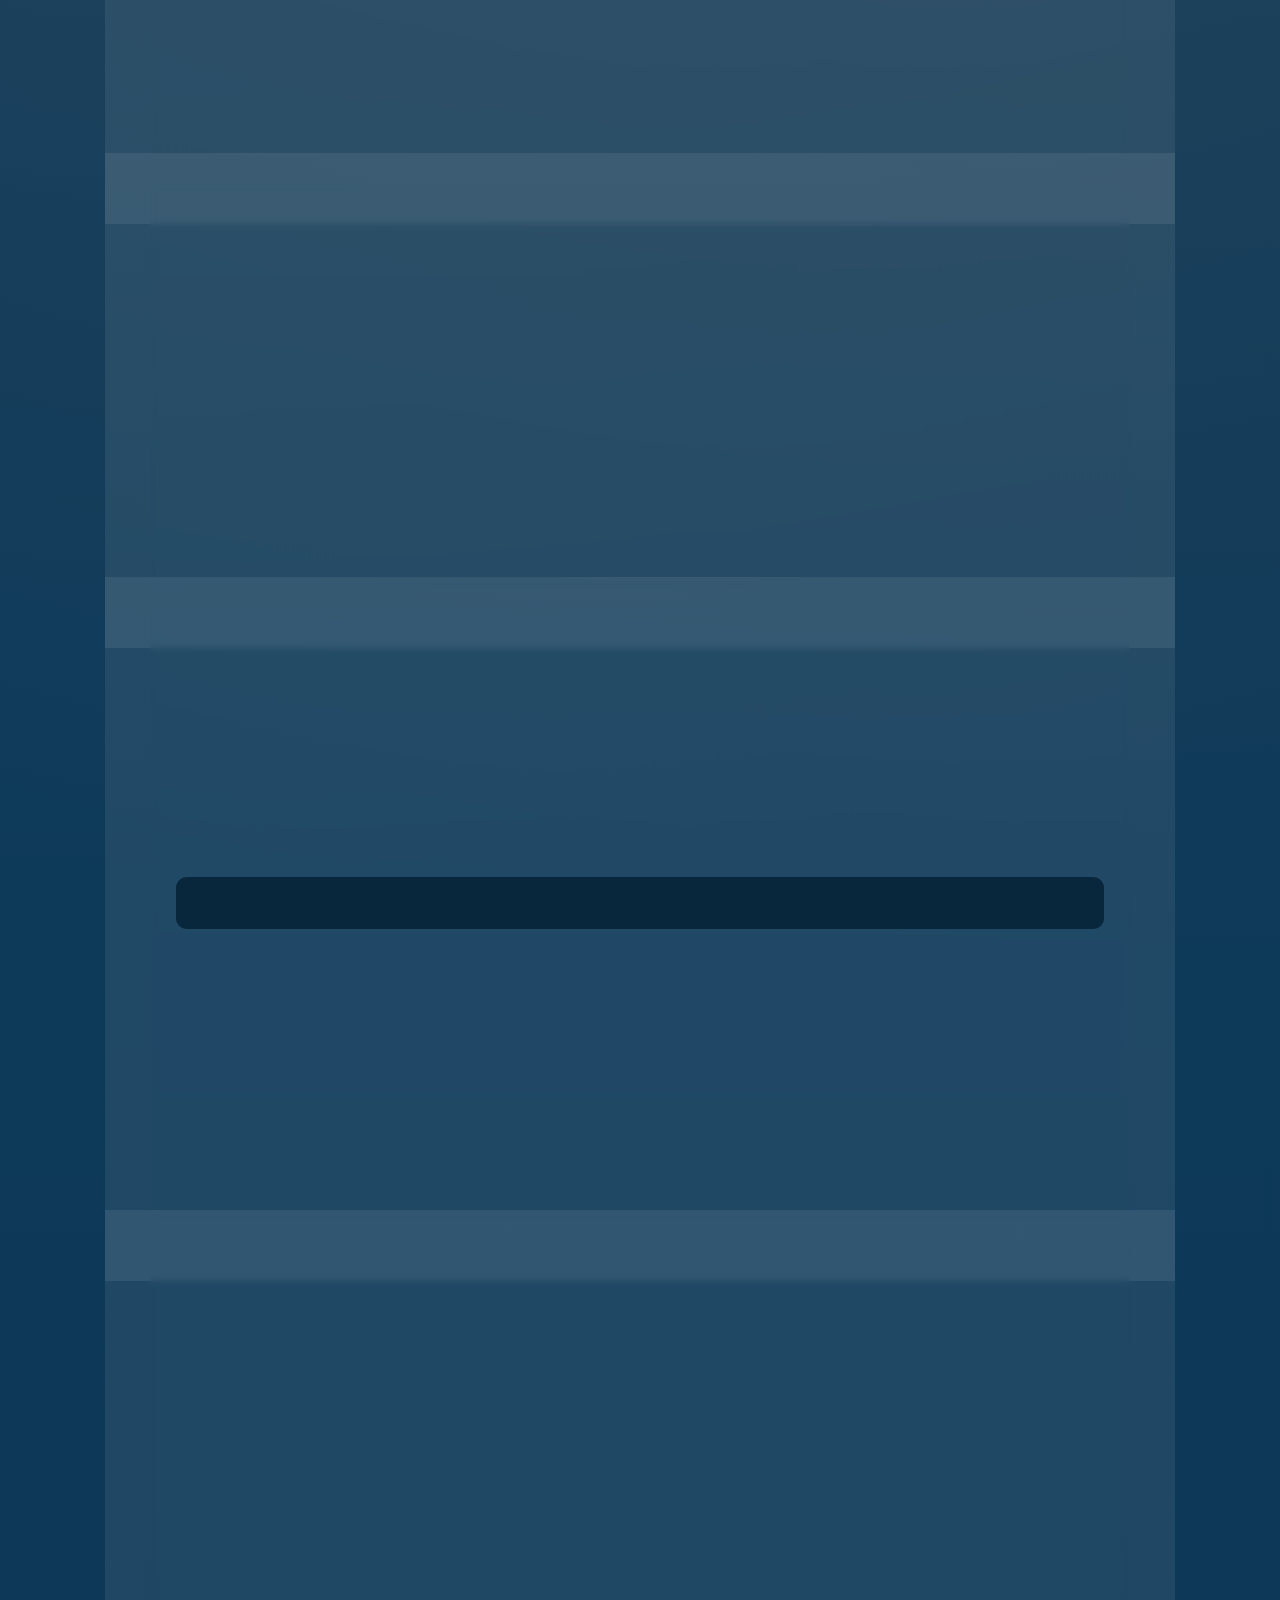
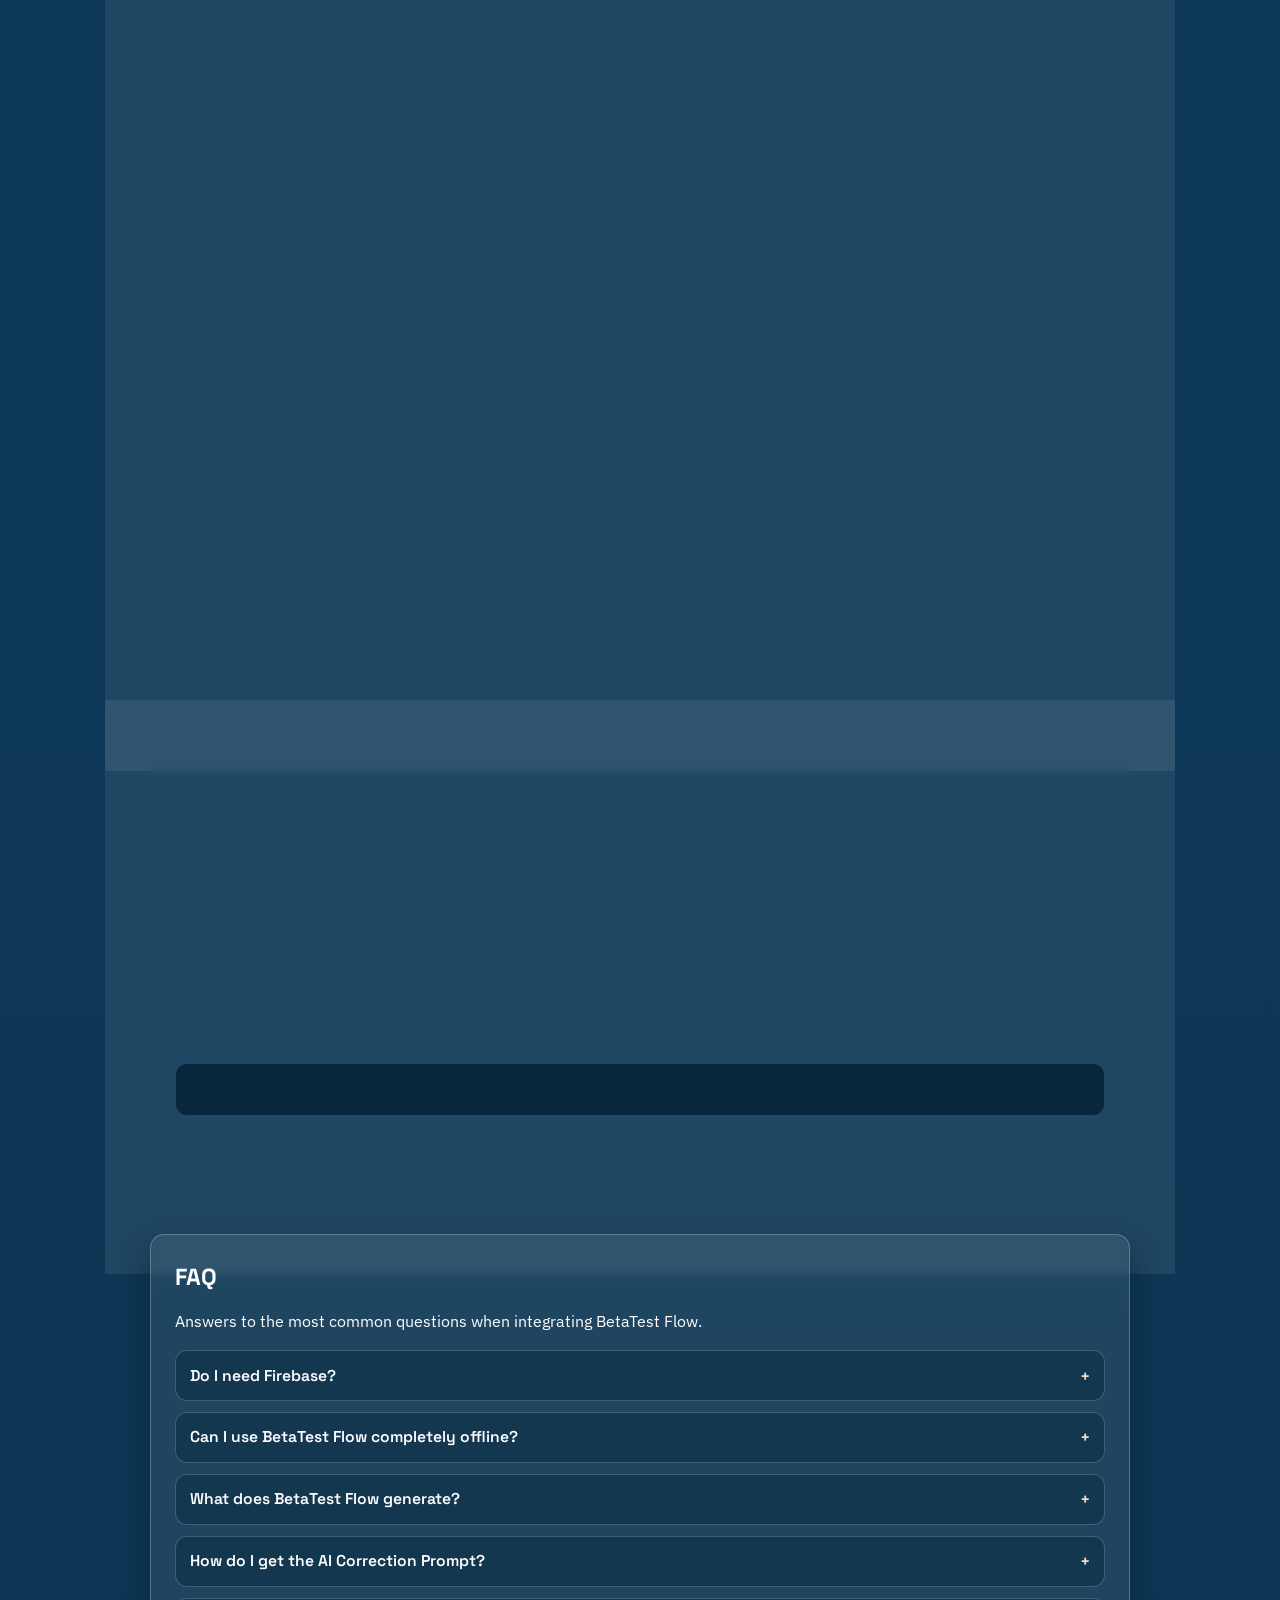
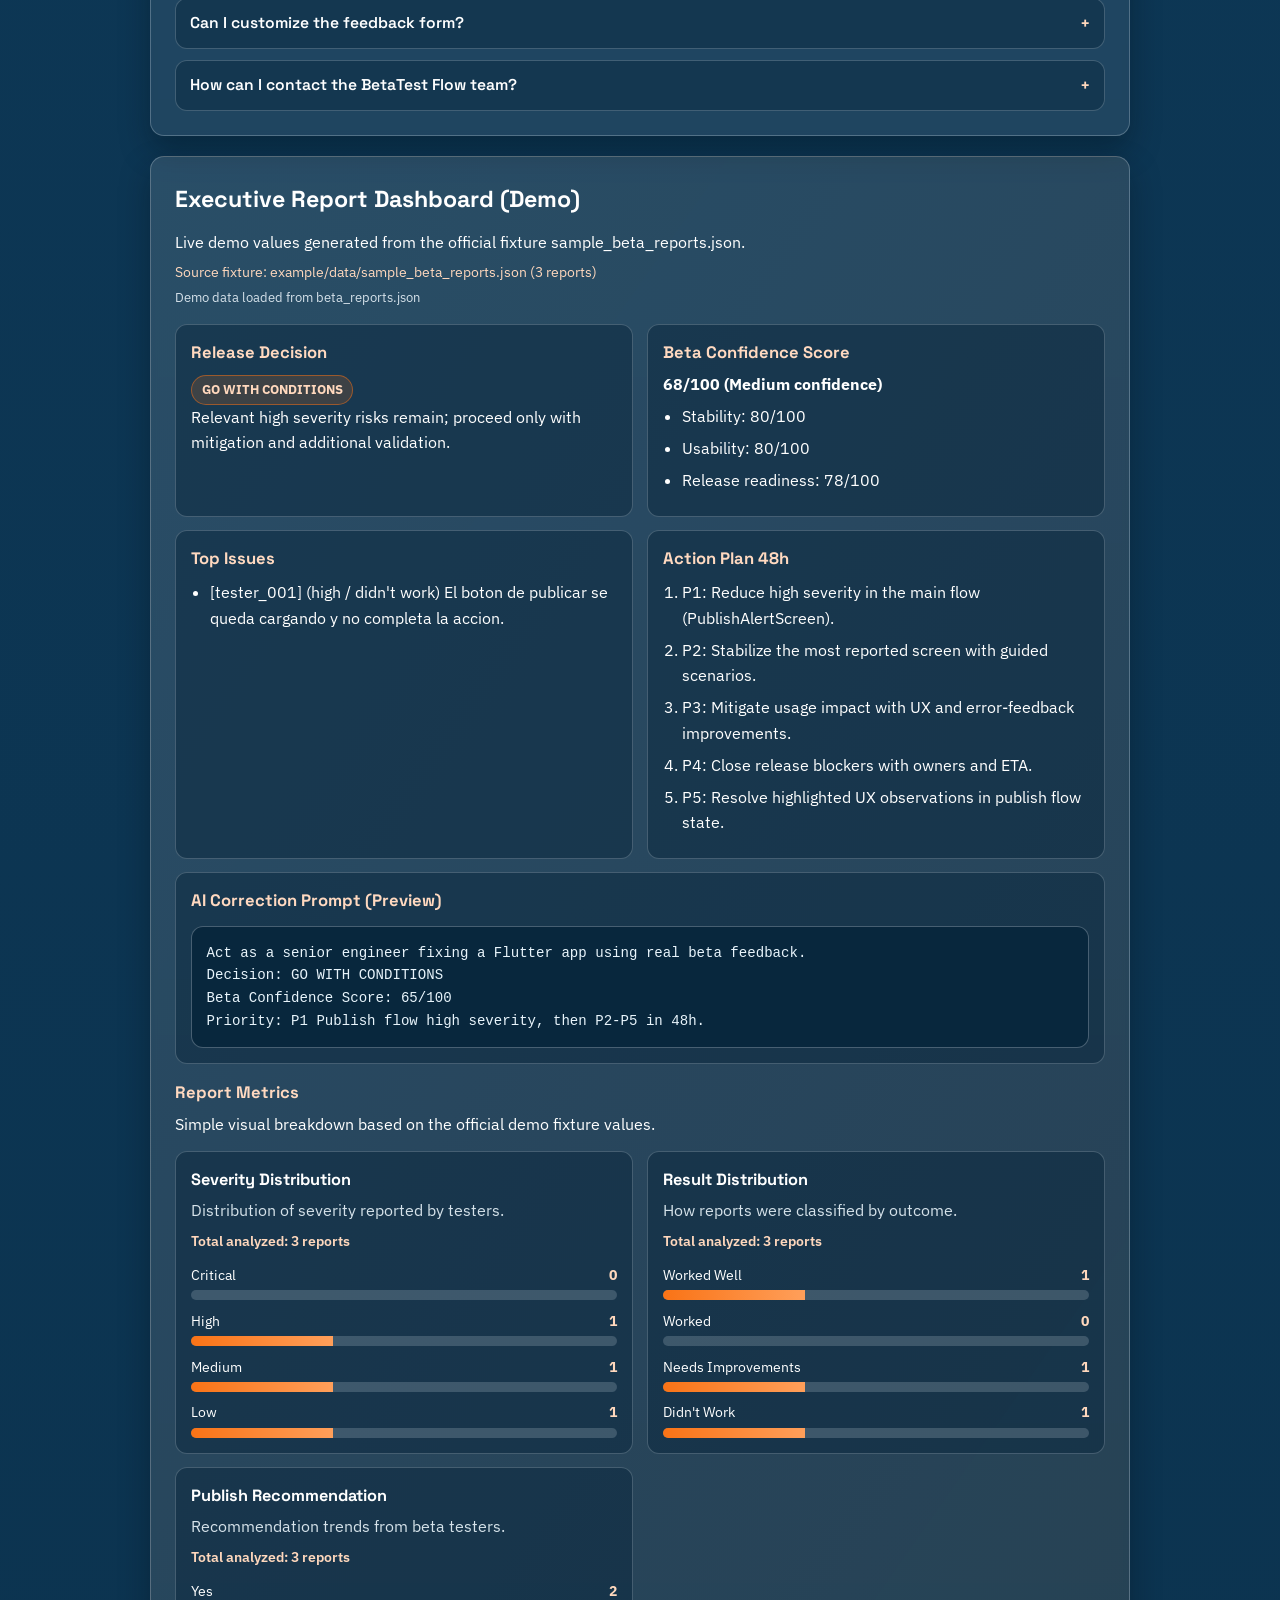
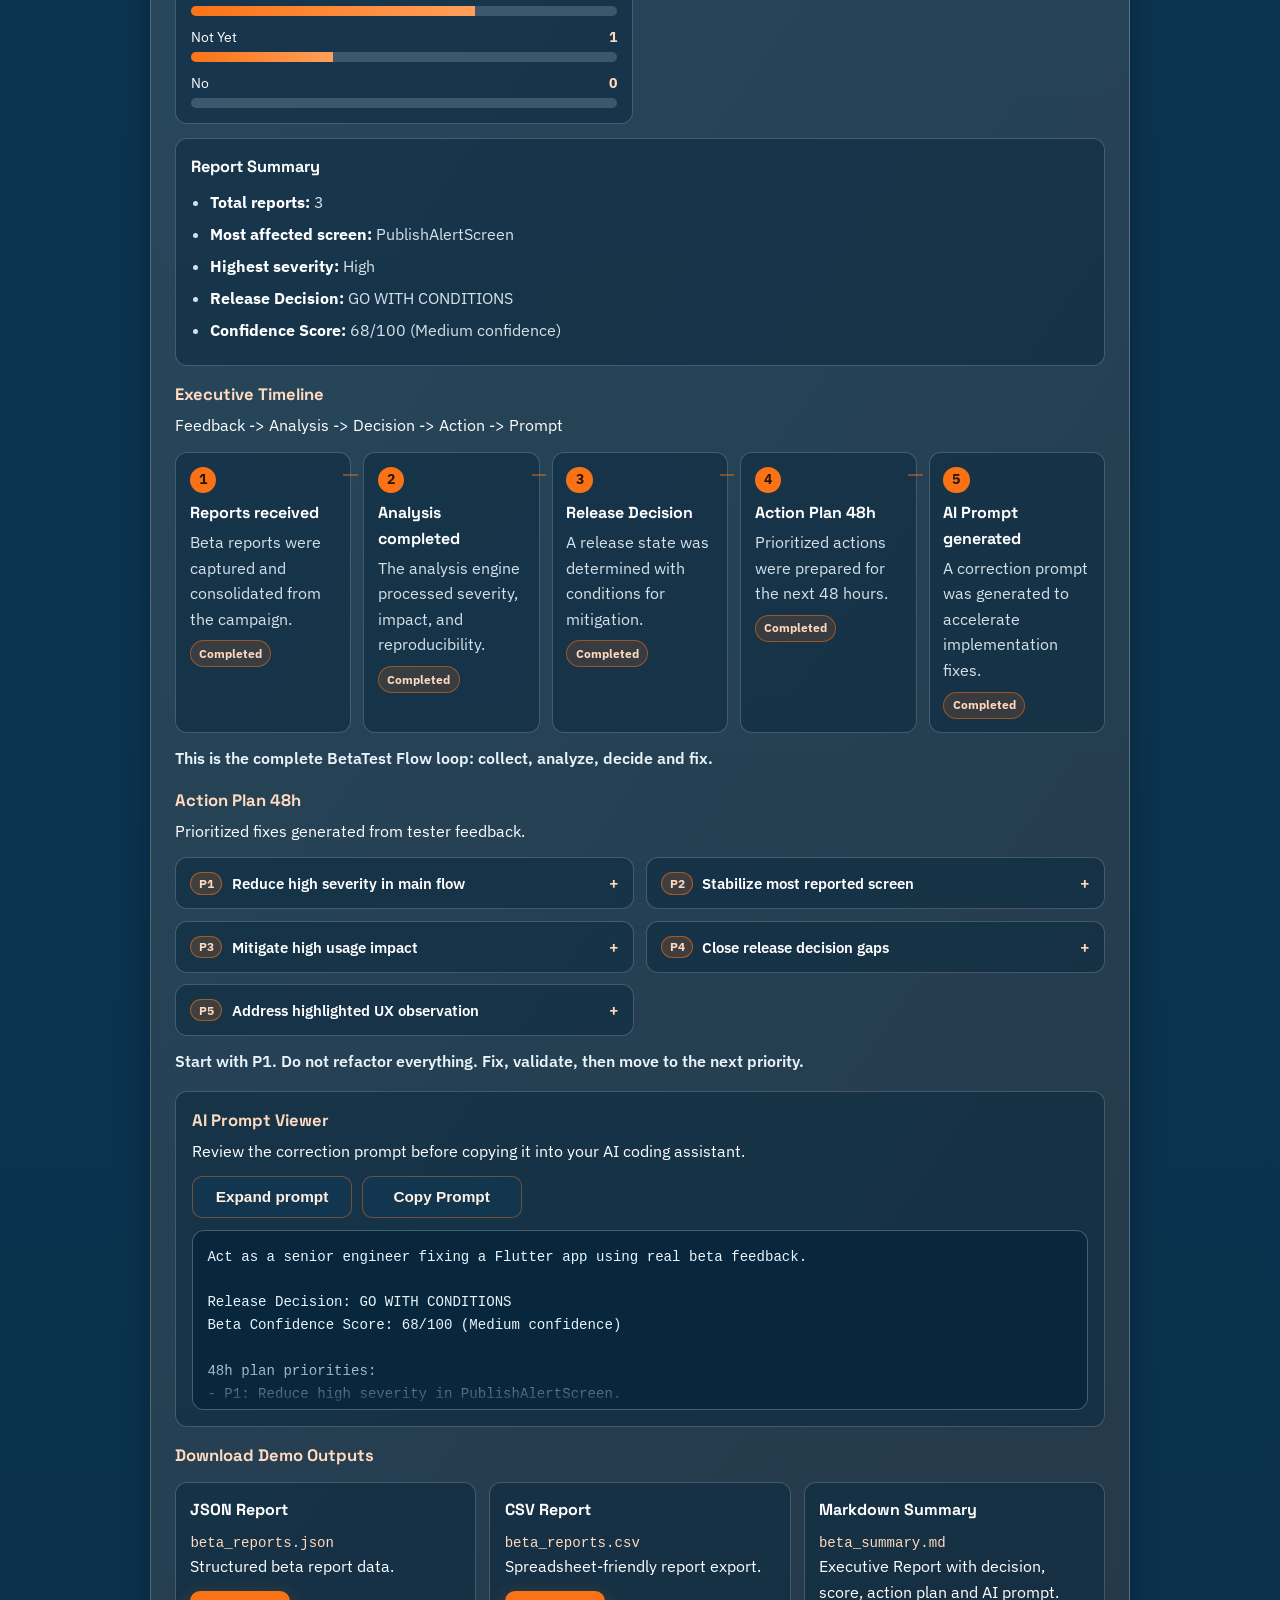
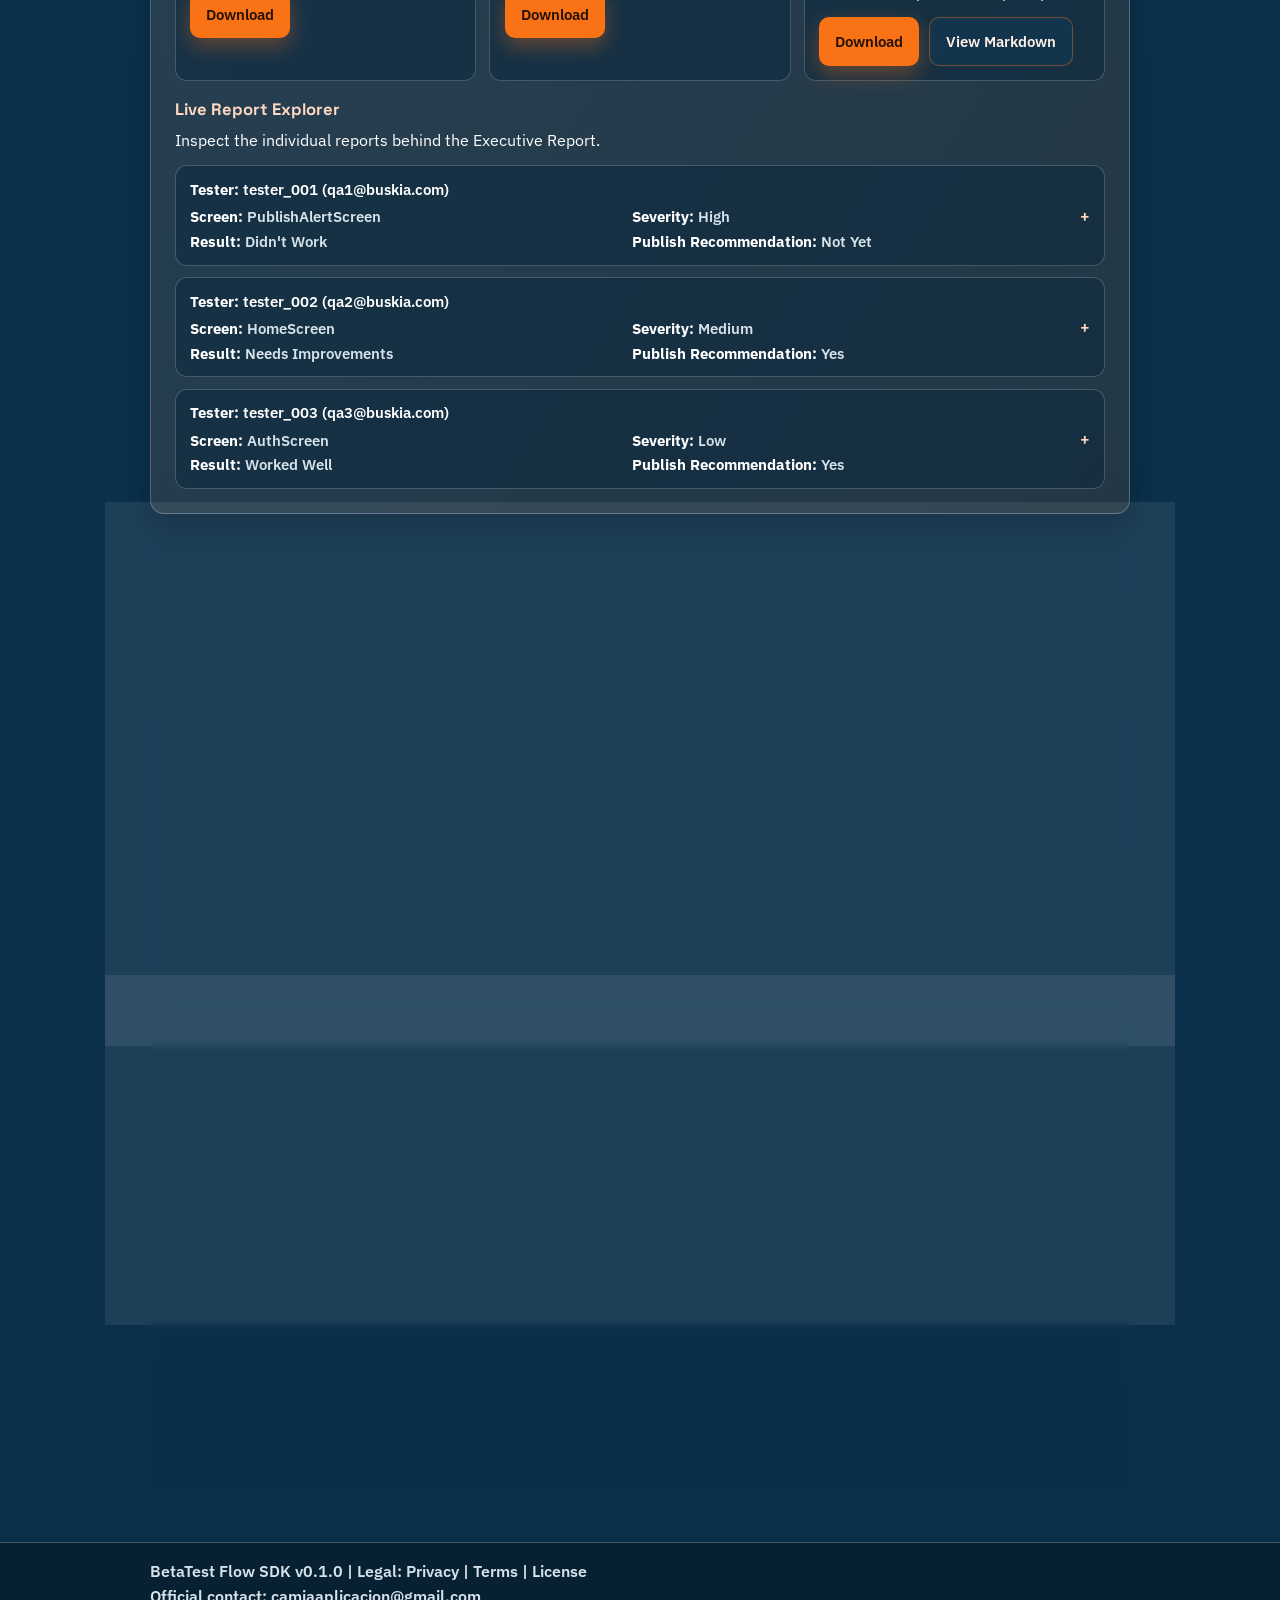
==== commit ba7a8005: "Add live report explorer" ====
--- a/hosting/index.html
+++ b/hosting/index.html
@@ -847,6 +847,12 @@
             </article>
           </div>
         </div>
+
+        <div class="live-report-explorer">
+          <h3 data-i18n="executiveReport.liveReportExplorer.title">Live Report Explorer</h3>
+          <p data-i18n="executiveReport.liveReportExplorer.intro">Inspect the individual reports behind the Executive Report.</p>
+          <div class="report-explorer-list" data-report-explorer-list></div>
+        </div>
       </section>
 
       <section id="sdk-status" class="section container card">
--- a/hosting/styles.css
+++ b/hosting/styles.css
@@ -985,6 +985,91 @@
   gap: 0.6rem;
 }
 
+.live-report-explorer {
+  margin-top: 1rem;
+}
+
+.report-explorer-list {
+  margin-top: 0.72rem;
+  display: grid;
+  gap: 0.72rem;
+}
+
+.report-item {
+  border: 1px solid rgba(214, 226, 234, 0.24);
+  border-radius: 12px;
+  background: rgba(8, 39, 61, 0.5);
+  overflow: hidden;
+}
+
+.report-item__header {
+  margin: 0;
+}
+
+.report-item__trigger {
+  width: 100%;
+  border: 0;
+  background: transparent;
+  color: #ffffff;
+  text-align: left;
+  font-family: inherit;
+  font-size: 0.93rem;
+  font-weight: 600;
+  padding: 0.85rem 2.55rem 0.85rem 0.9rem;
+  cursor: pointer;
+  position: relative;
+}
+
+.report-item__trigger::after {
+  content: '+';
+  position: absolute;
+  right: 0.9rem;
+  top: 50%;
+  transform: translateY(-50%);
+  color: #ffd8bd;
+  font-size: 1rem;
+}
+
+.report-item__trigger[aria-expanded='true']::after {
+  content: '-';
+}
+
+.report-item__trigger:focus-visible {
+  outline: 2px solid rgba(249, 115, 22, 0.75);
+  outline-offset: -2px;
+}
+
+.report-item__meta {
+  display: grid;
+  grid-template-columns: repeat(2, minmax(0, 1fr));
+  gap: 0.35rem 0.7rem;
+  margin-top: 0.52rem;
+}
+
+.report-item__meta span,
+.report-item__panel p {
+  color: var(--muted);
+}
+
+.report-item__meta strong,
+.report-item__panel strong {
+  color: #ffffff;
+}
+
+.report-item__panel {
+  border-top: 1px solid rgba(214, 226, 234, 0.2);
+  padding: 0.72rem 0.9rem 0.9rem;
+}
+
+.report-item__panel p {
+  margin-top: 0.36rem;
+}
+
+.report-item__panel pre {
+  margin-top: 0.5rem;
+  background: rgba(6, 28, 44, 0.75);
+}
+
 @keyframes bar-load {
   from {
     transform: scaleX(0);
@@ -1145,6 +1230,10 @@
     padding-top: 3.4rem;
   }
 
+  .report-item__meta {
+    grid-template-columns: repeat(1, minmax(0, 1fr));
+  }
+
   .hero__top {
     flex-direction: column;
     align-items: flex-start;
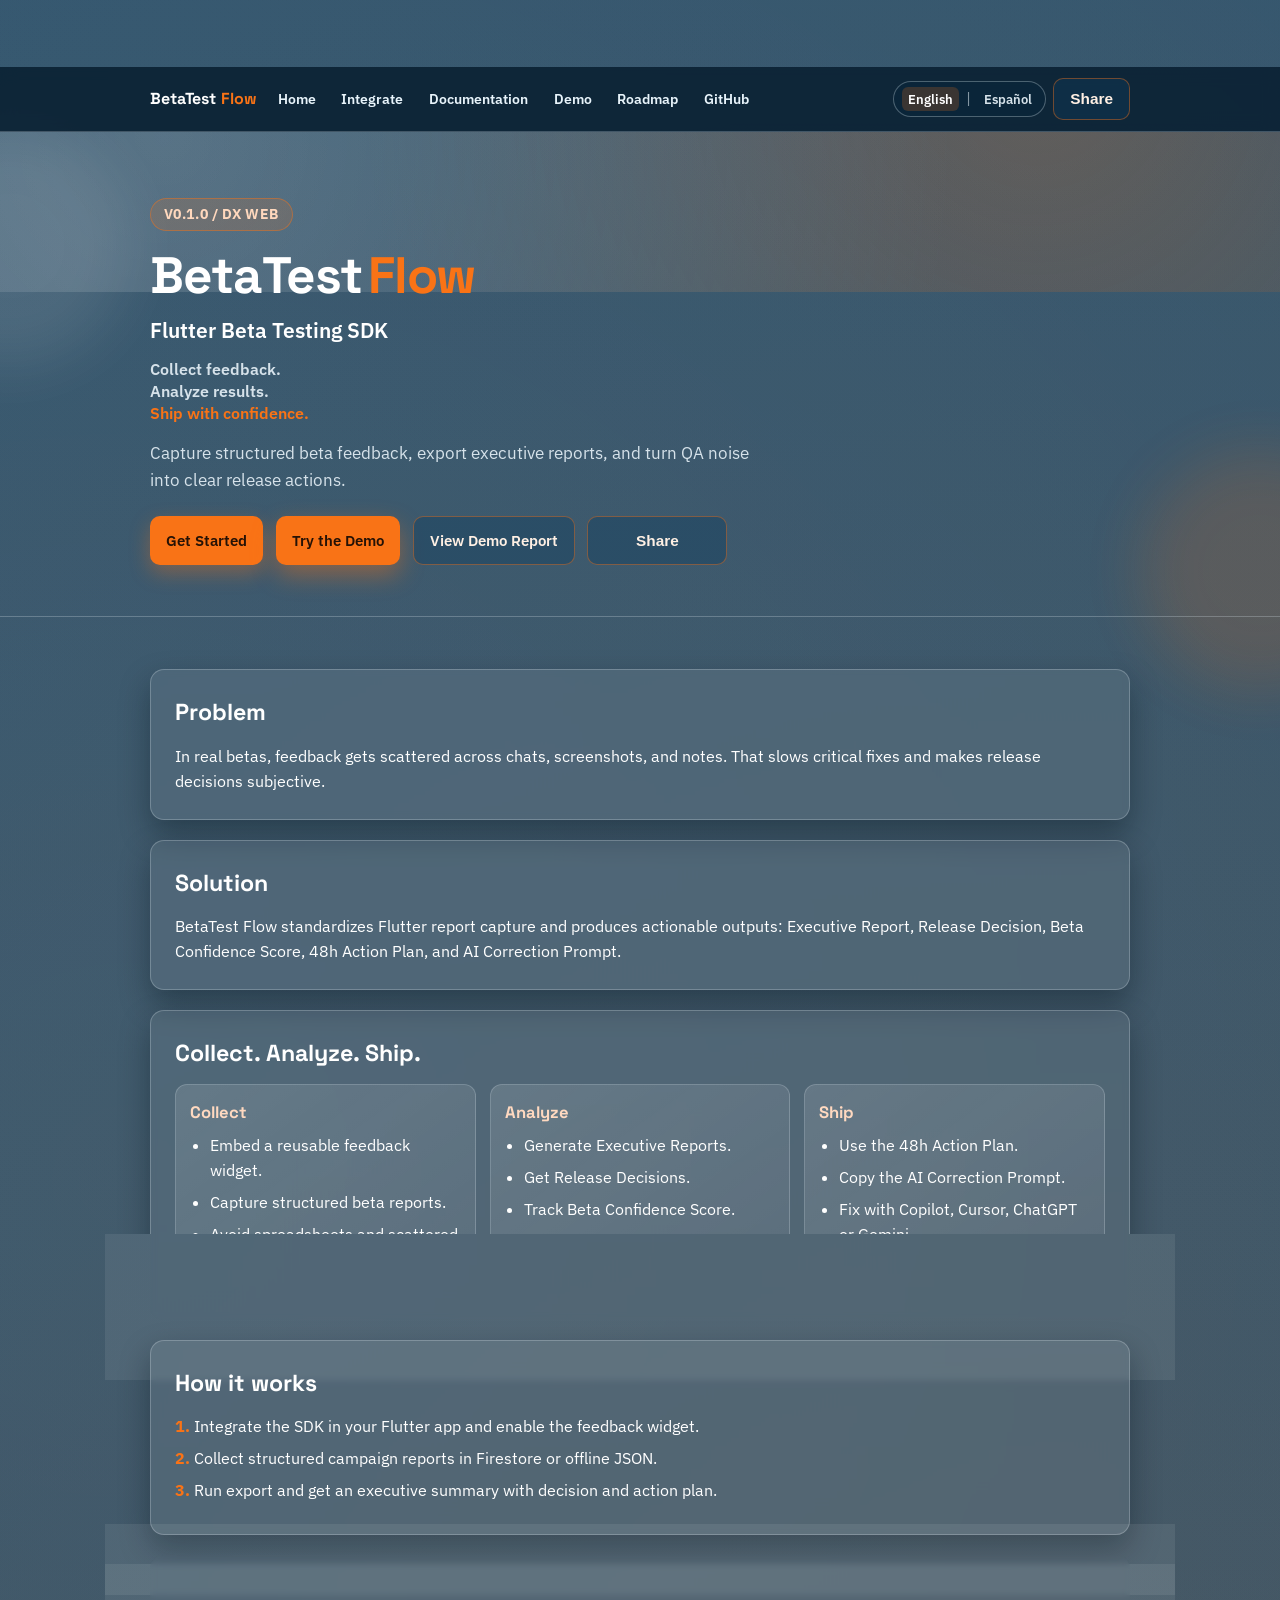
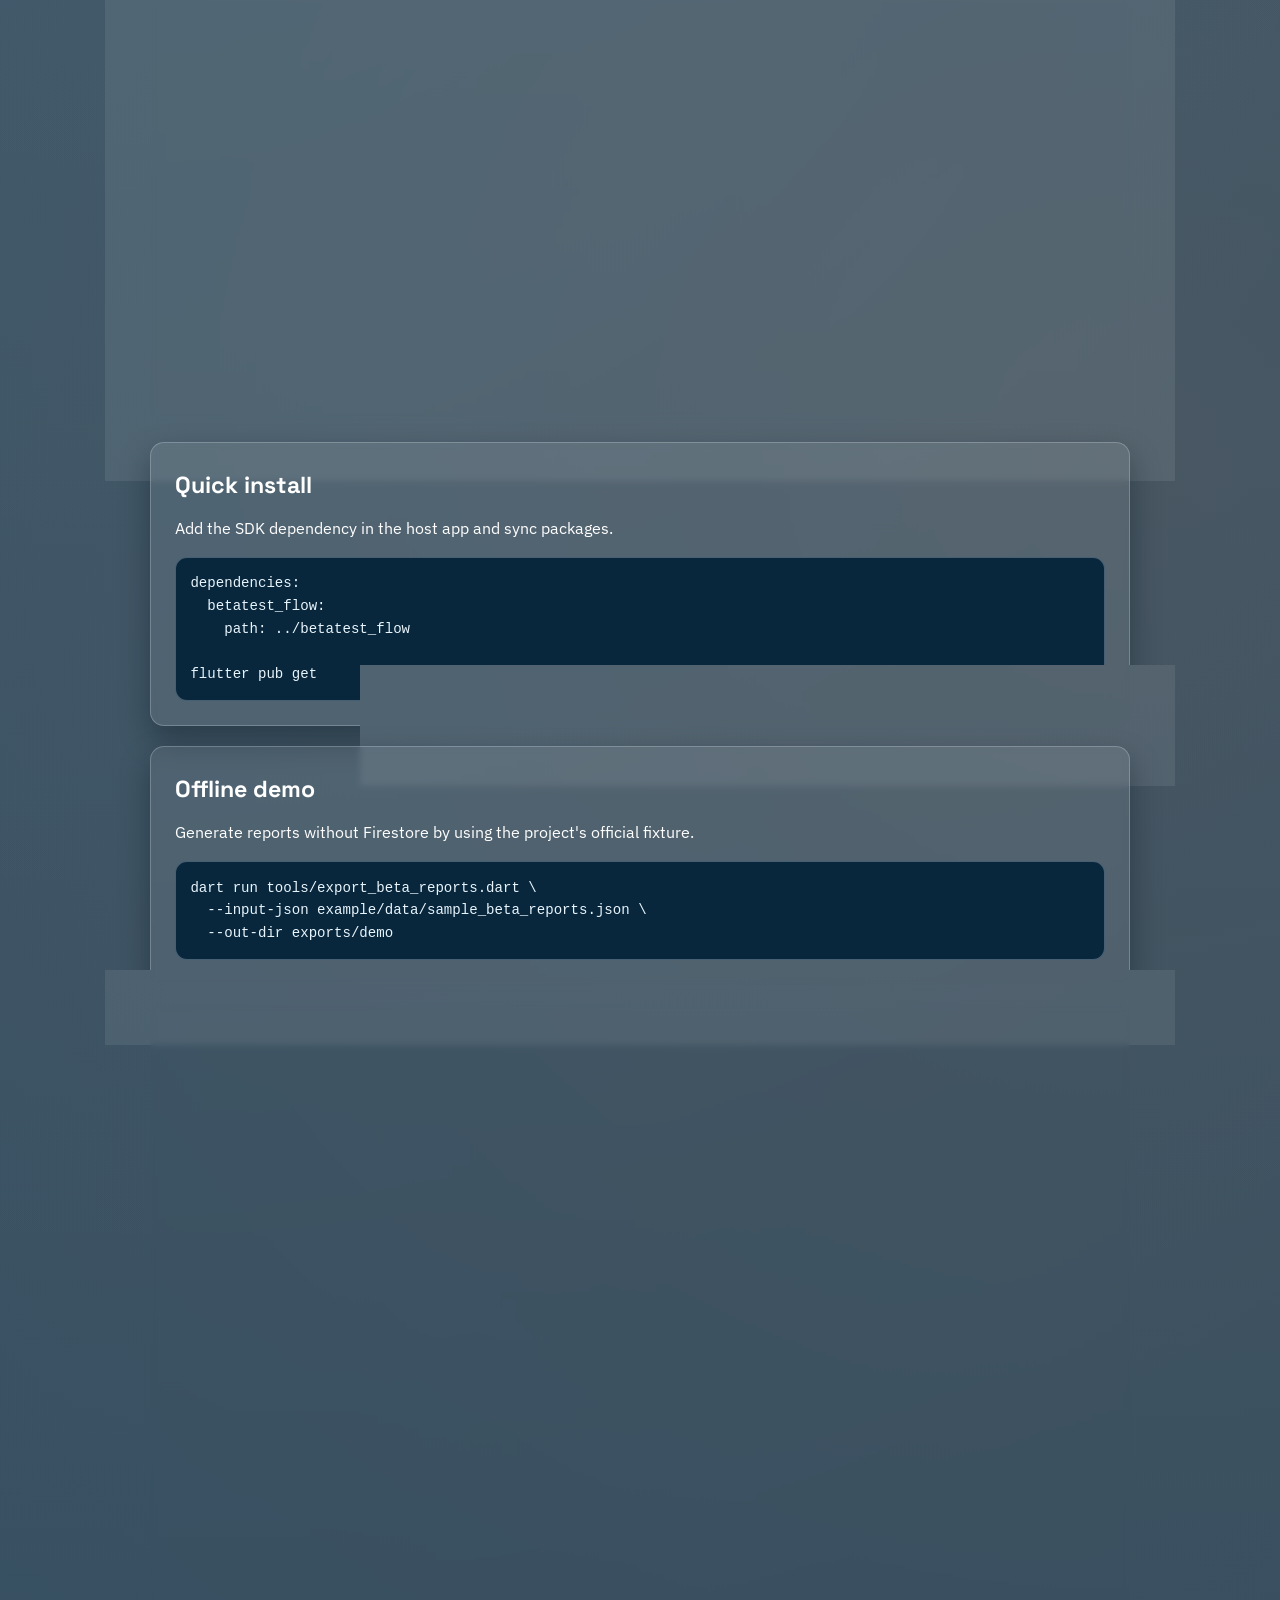
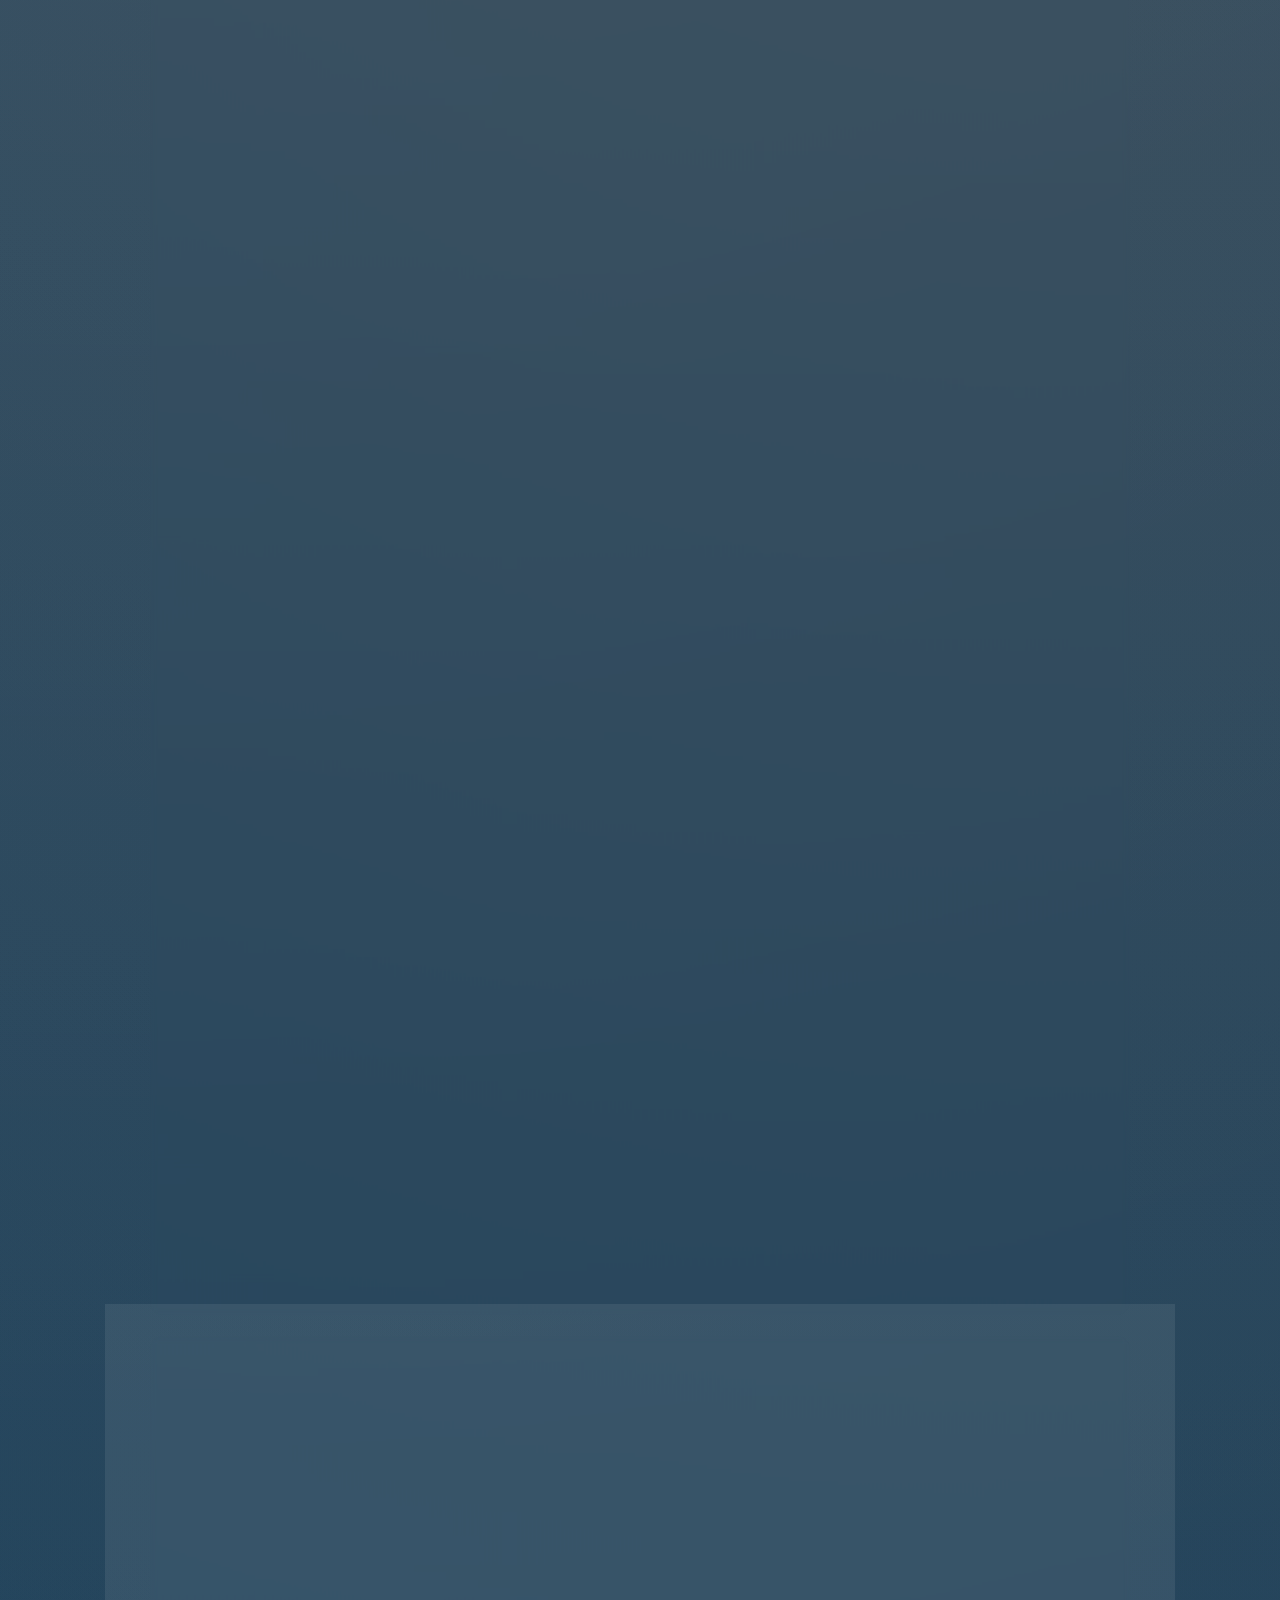
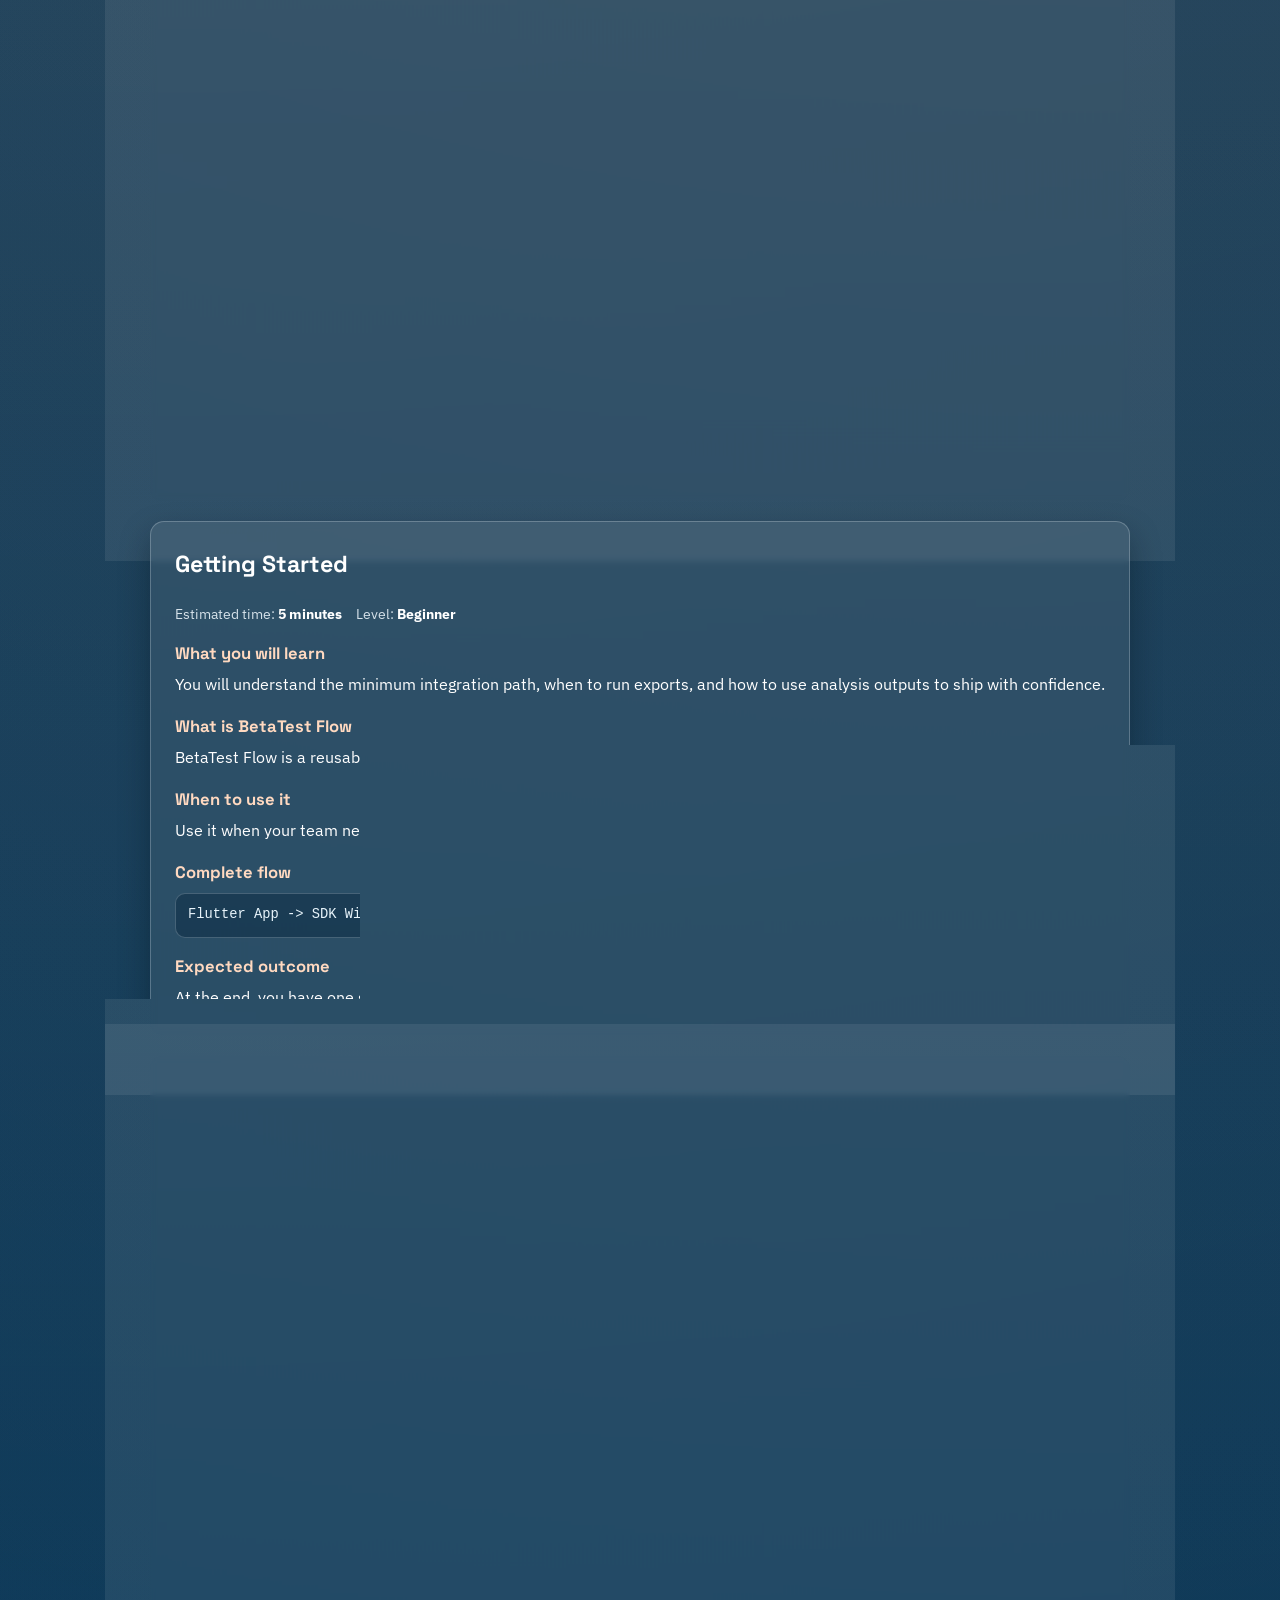
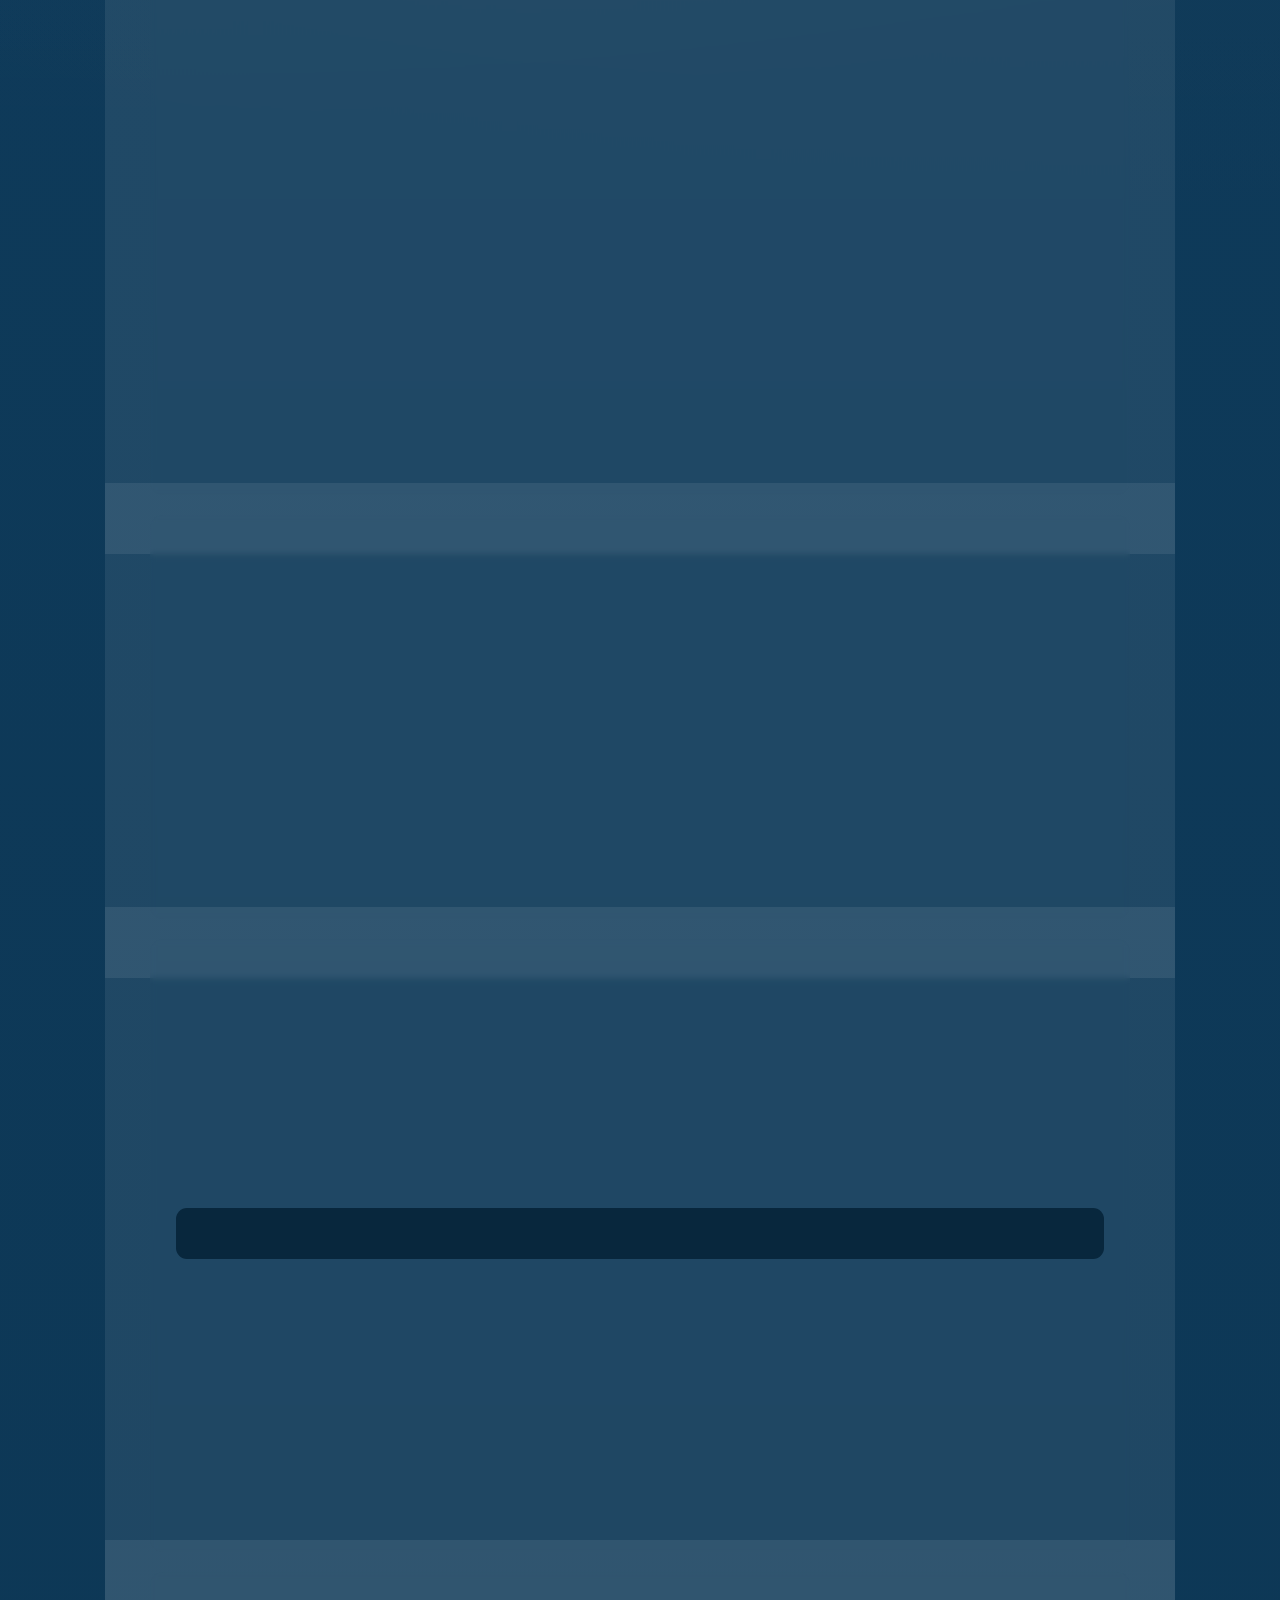
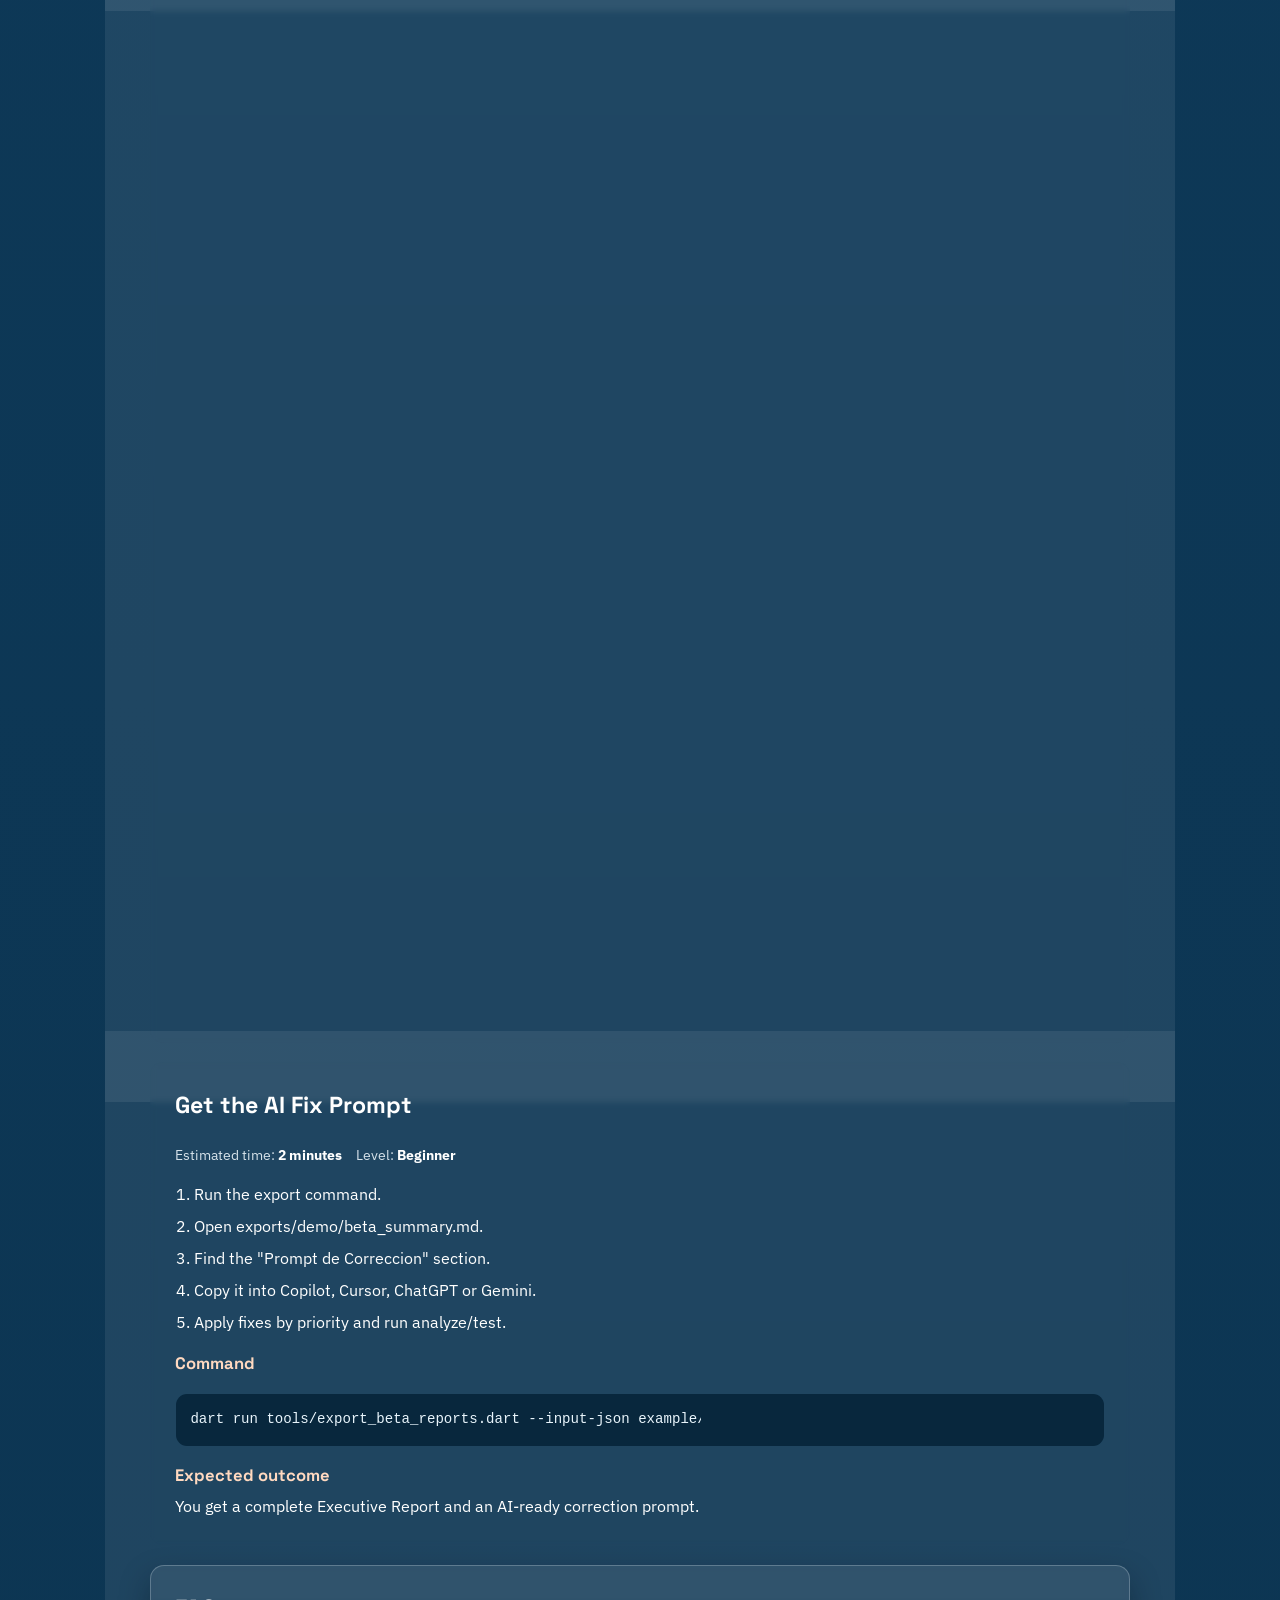
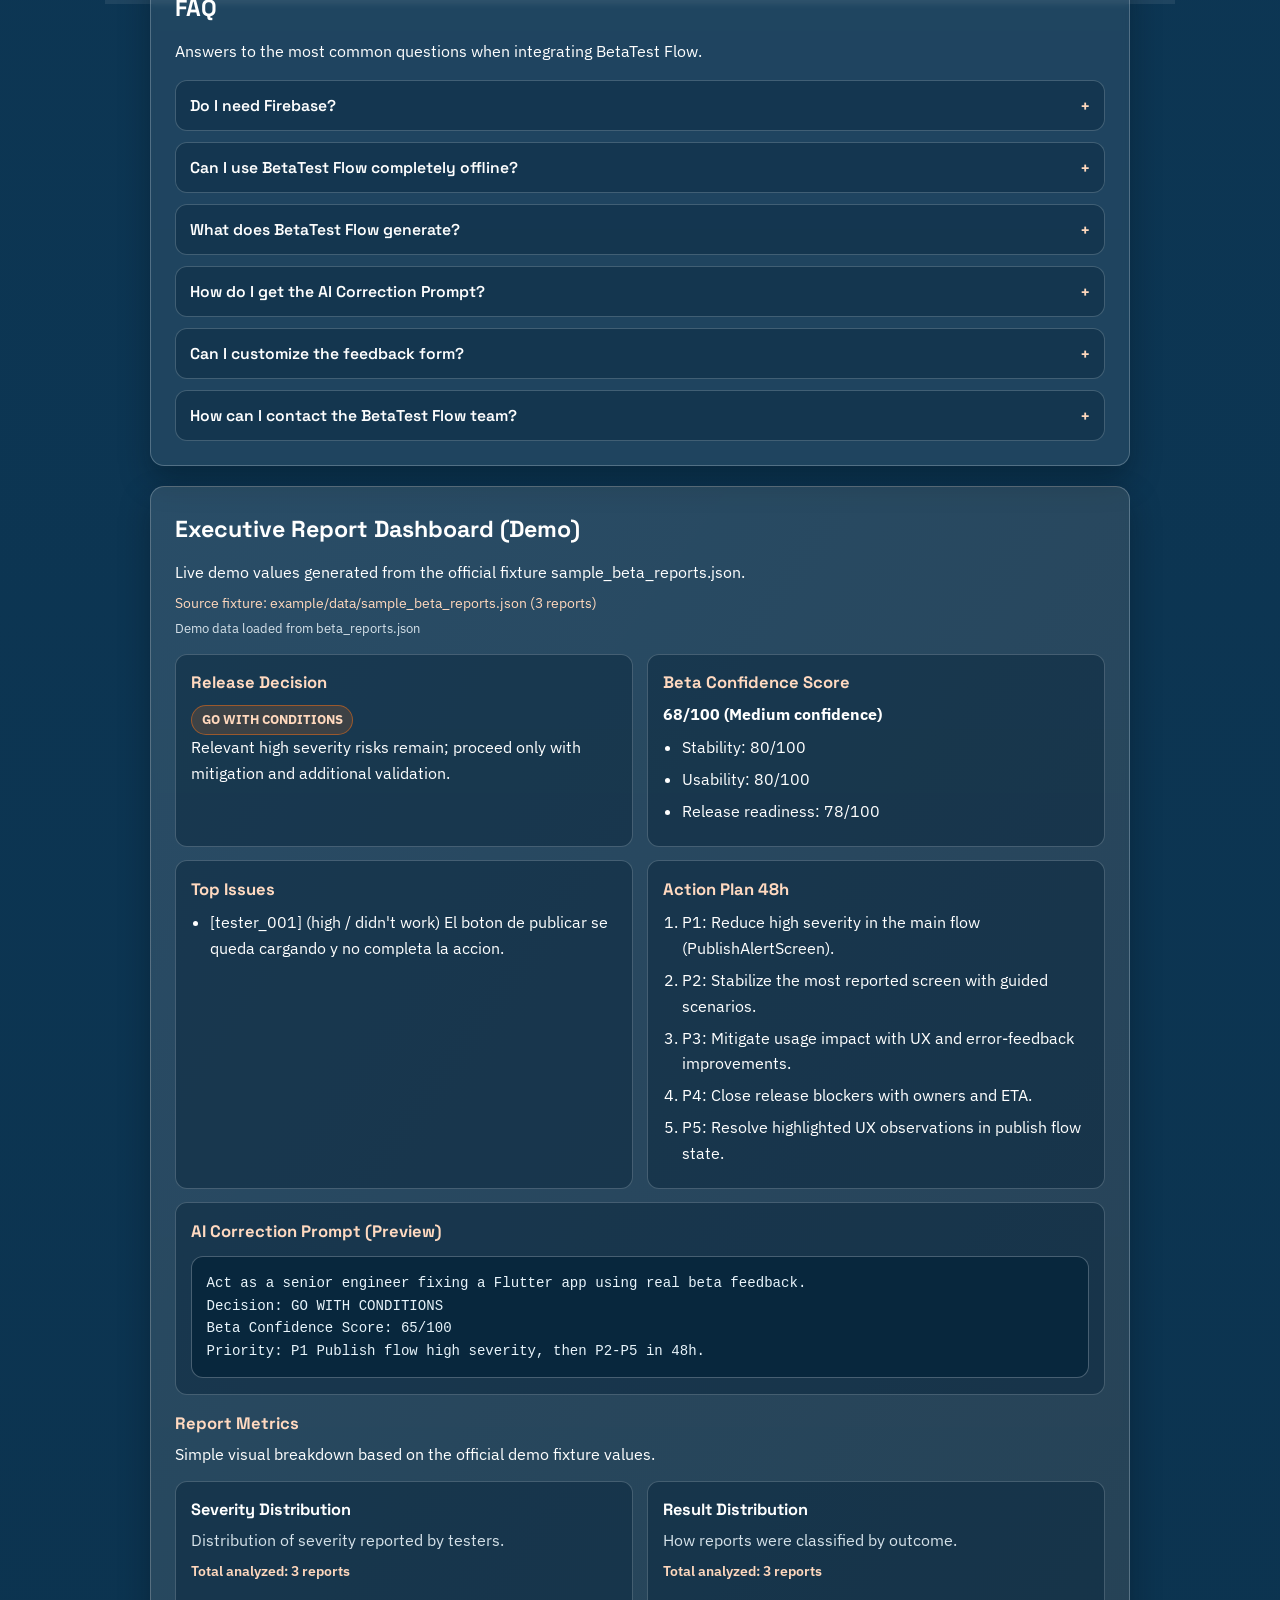
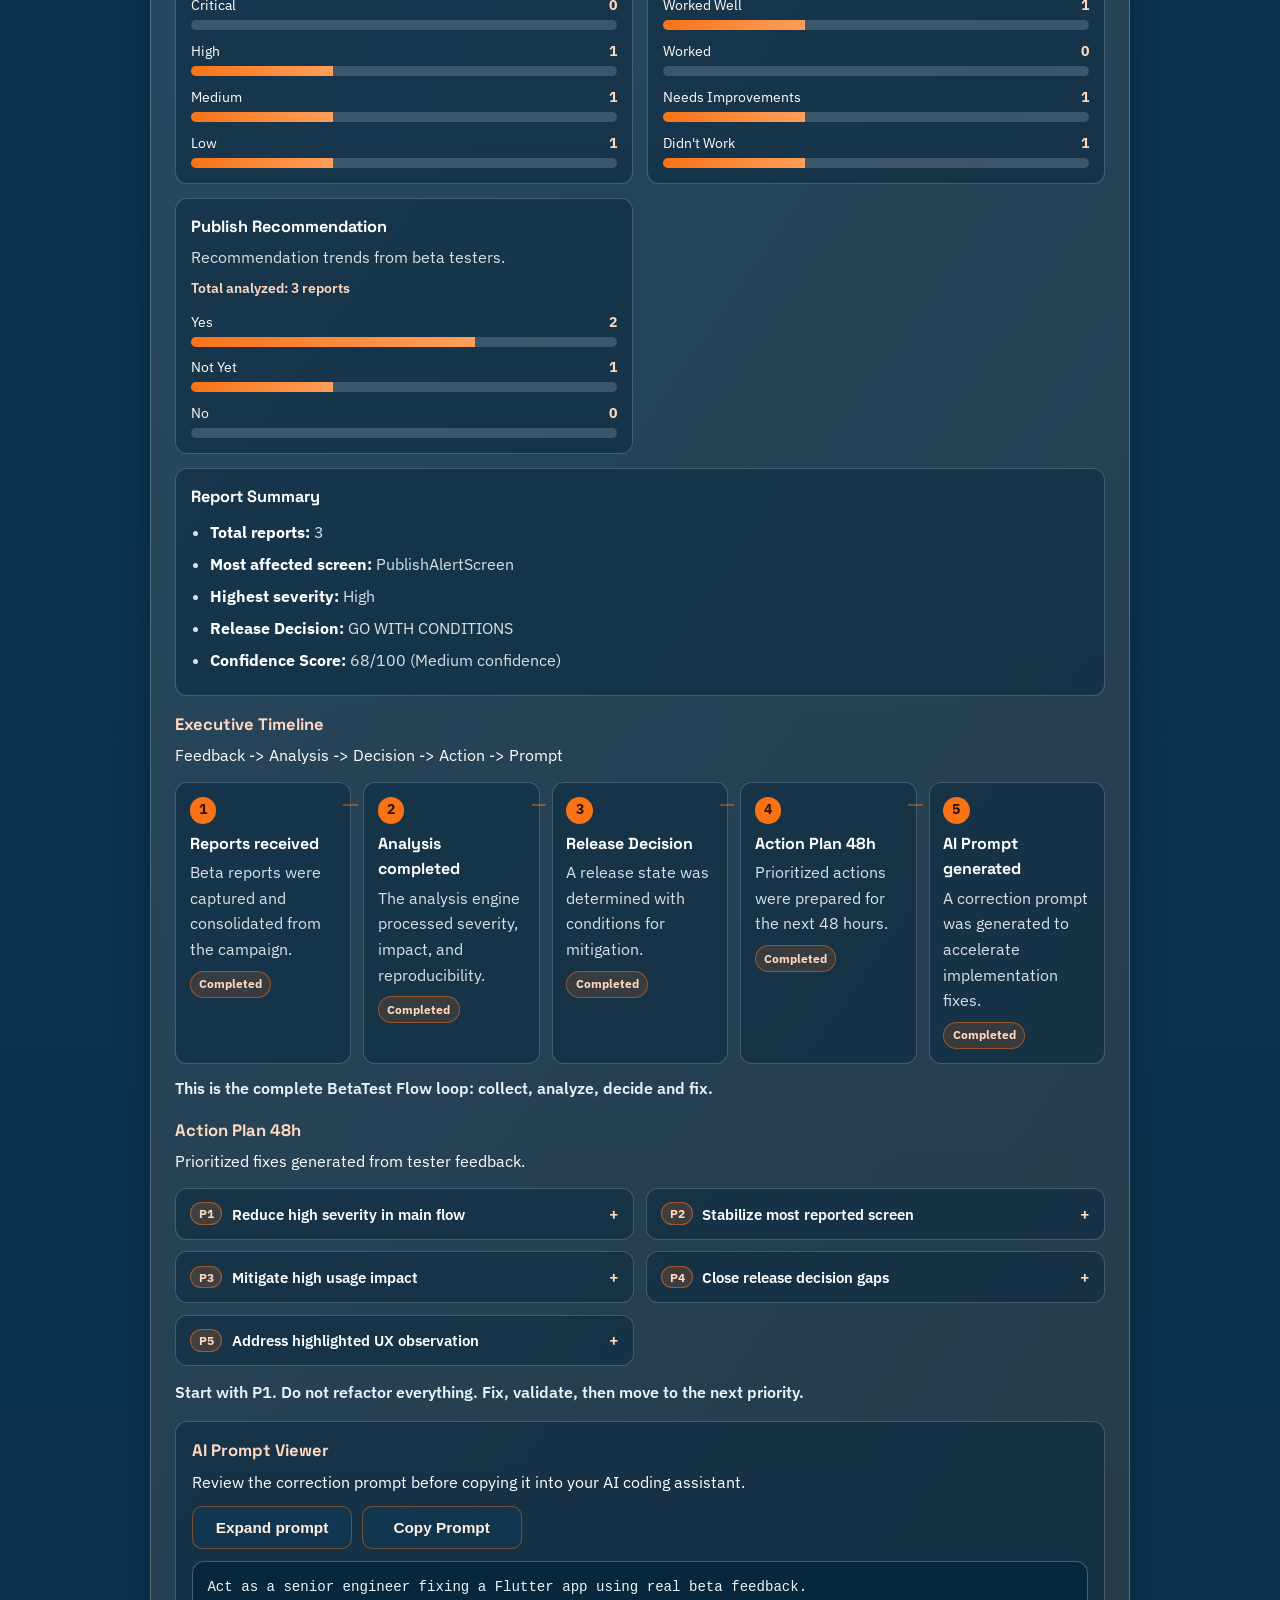
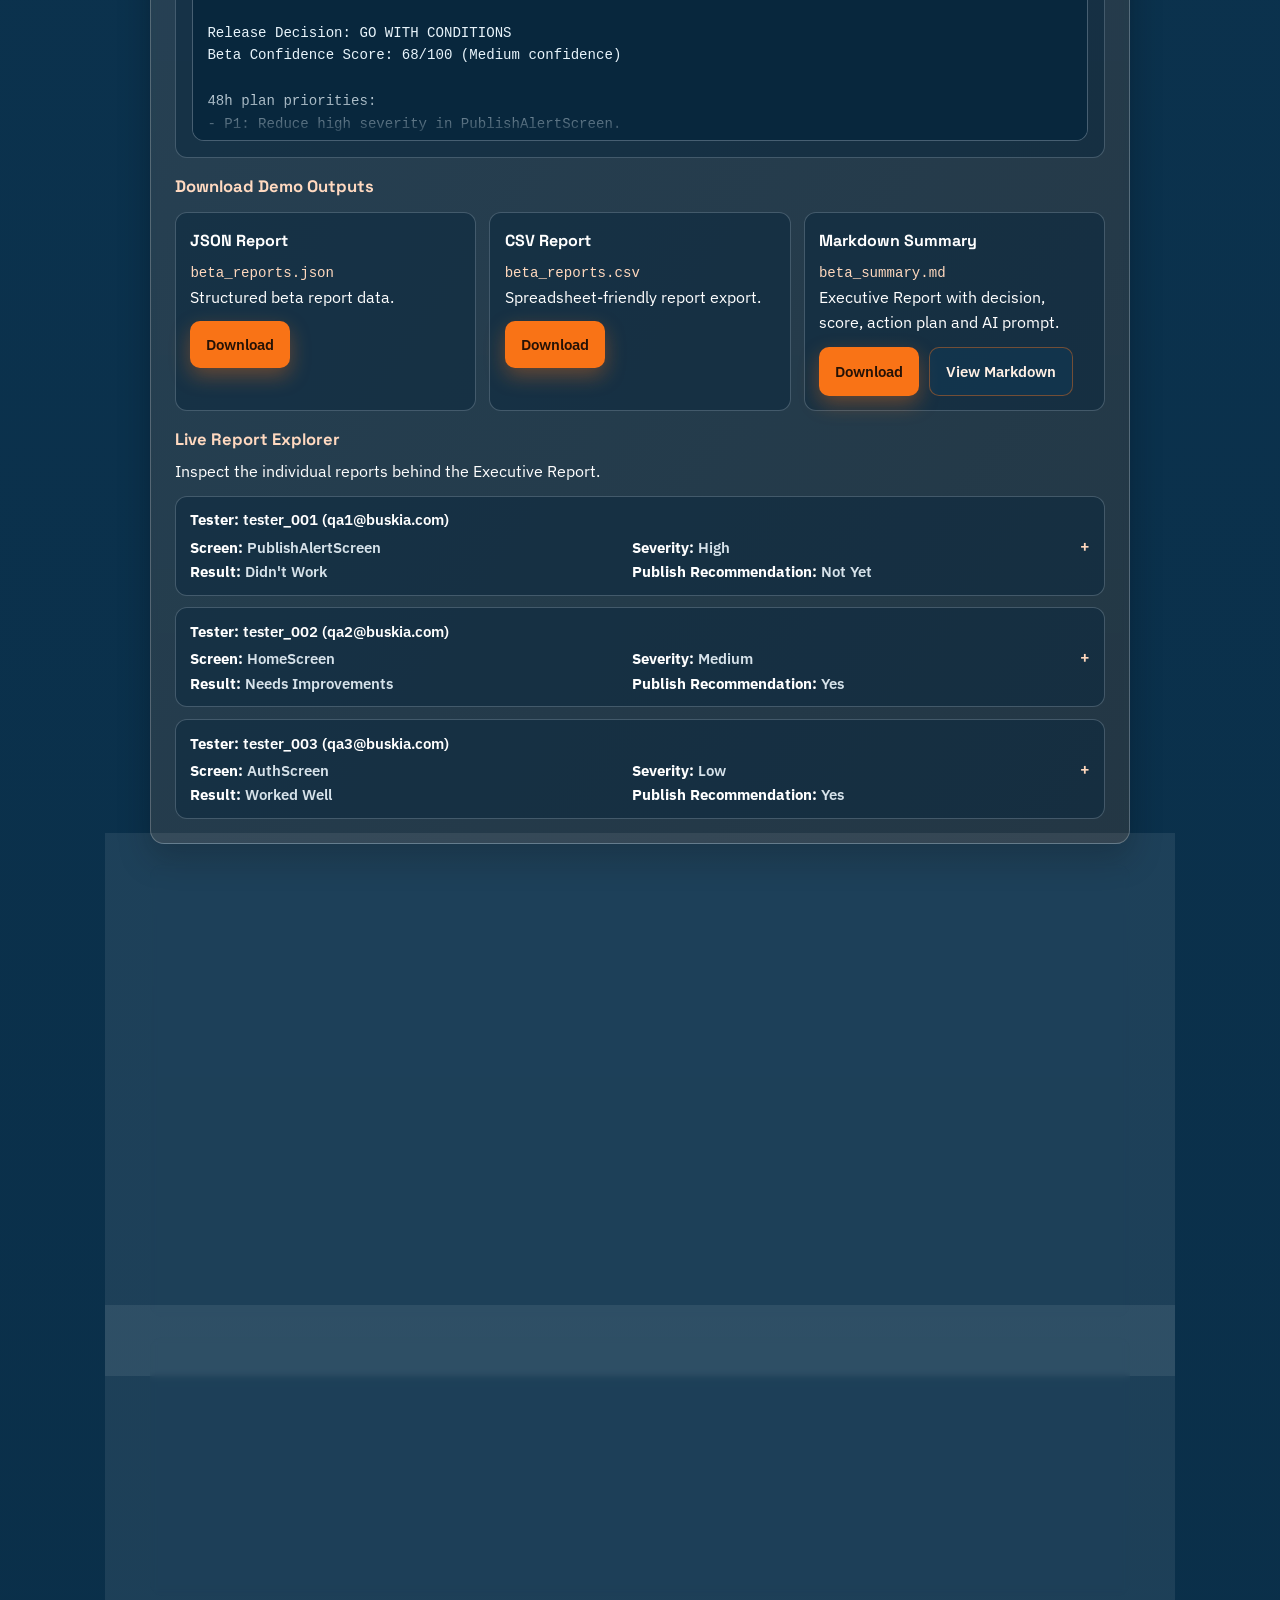
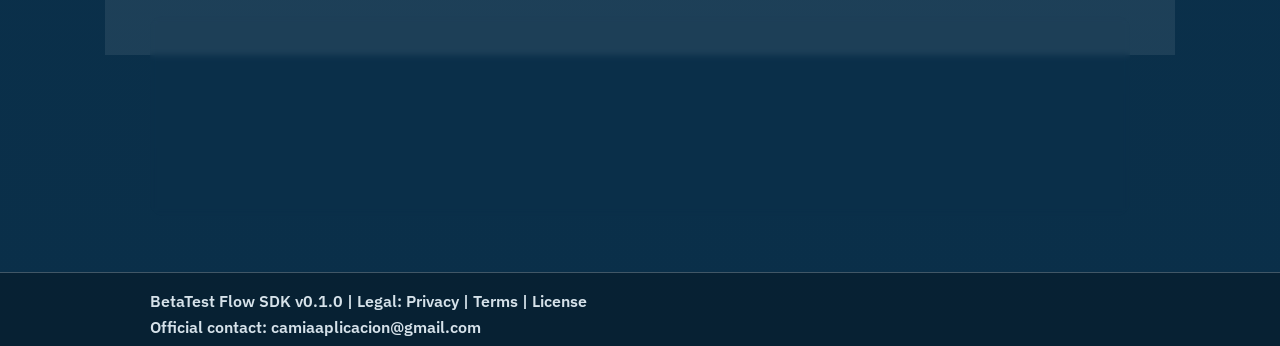
==== commit cb7eadce: "Add interactive integration guide" ====
--- a/hosting/index.html
+++ b/hosting/index.html
@@ -28,6 +28,7 @@
 
         <nav class="top-nav__links" aria-label="Primary">
           <a class="top-nav__link" href="#top" data-i18n="nav.home">Home</a>
+          <a class="top-nav__link" href="#integration-guide" data-i18n="nav.integrate">Integrate</a>
           <a class="top-nav__link" href="#documentation" data-i18n="nav.documentation">Documentation</a>
           <a class="top-nav__link" href="#executive-report" data-i18n="nav.demo">Demo</a>
           <a class="top-nav__link" href="#roadmap" data-i18n="nav.roadmap">Roadmap</a>
@@ -156,6 +157,96 @@
         <pre><code>dart run tools/export_beta_reports.dart \
   --input-json example/data/sample_beta_reports.json \
   --out-dir exports/demo</code></pre>
+      </section>
+
+      <section id="integration-guide" class="section container card integration-guide">
+        <h2 data-i18n="integrationGuide.title">Integration Guide</h2>
+        <p data-i18n="integrationGuide.intro">Follow these 7 steps to install and integrate BetaTest Flow end to end.</p>
+
+        <div class="integration-steps">
+          <article class="integration-step">
+            <span class="integration-step__number">1</span>
+            <div class="integration-step__content">
+              <h3 data-i18n="integrationGuide.step1.title">Install the SDK</h3>
+              <p data-i18n="integrationGuide.step1.description">Add BetaTest Flow as a local dependency in your Flutter project.</p>
+              <pre><code data-integration-code>dependencies:
+  betatest_flow:
+    path: ./betatest_flow</code></pre>
+              <button class="btn btn--ghost integration-step__copy" type="button" data-copy-integration-code data-i18n="integrationGuide.copyButton">Copy code</button>
+              <p class="integration-step__expected"><strong data-i18n="integrationGuide.expectedLabel">Expected:</strong> <span data-i18n="integrationGuide.step1.expected">The dependency is resolved and ready to import.</span></p>
+            </div>
+          </article>
+
+          <article class="integration-step">
+            <span class="integration-step__number">2</span>
+            <div class="integration-step__content">
+              <h3 data-i18n="integrationGuide.step2.title">Import the package</h3>
+              <p data-i18n="integrationGuide.step2.description">Import BetaTest Flow in the file where you will configure the SDK.</p>
+              <pre><code data-integration-code>import 'package:betatest_flow/betatest_flow.dart';</code></pre>
+              <button class="btn btn--ghost integration-step__copy" type="button" data-copy-integration-code data-i18n="integrationGuide.copyButton">Copy code</button>
+              <p class="integration-step__expected"><strong data-i18n="integrationGuide.expectedLabel">Expected:</strong> <span data-i18n="integrationGuide.step2.expected">You can access BetaTest Flow classes from your app code.</span></p>
+            </div>
+          </article>
+
+          <article class="integration-step">
+            <span class="integration-step__number">3</span>
+            <div class="integration-step__content">
+              <h3 data-i18n="integrationGuide.step3.title">Create the config</h3>
+              <p data-i18n="integrationGuide.step3.description">Define app, campaign and user context for report attribution.</p>
+              <pre><code data-integration-code>final config = BetaTestFlowConfig(
+  appId: 'my_flutter_app',
+  campaignId: 'closed_beta_1',
+  userId: currentUserId,
+);</code></pre>
+              <button class="btn btn--ghost integration-step__copy" type="button" data-copy-integration-code data-i18n="integrationGuide.copyButton">Copy code</button>
+              <p class="integration-step__expected"><strong data-i18n="integrationGuide.expectedLabel">Expected:</strong> <span data-i18n="integrationGuide.step3.expected">Configuration object is ready to be injected into UI components.</span></p>
+            </div>
+          </article>
+
+          <article class="integration-step">
+            <span class="integration-step__number">4</span>
+            <div class="integration-step__content">
+              <h3 data-i18n="integrationGuide.step4.title">Add the feedback button</h3>
+              <p data-i18n="integrationGuide.step4.description">Render the SDK button so testers can submit structured feedback.</p>
+              <pre><code data-integration-code>BetaFeedbackButton(
+  config: config,
+)</code></pre>
+              <button class="btn btn--ghost integration-step__copy" type="button" data-copy-integration-code data-i18n="integrationGuide.copyButton">Copy code</button>
+              <p class="integration-step__expected"><strong data-i18n="integrationGuide.expectedLabel">Expected:</strong> <span data-i18n="integrationGuide.step4.expected">Feedback entry point is visible in your app UI.</span></p>
+            </div>
+          </article>
+
+          <article class="integration-step">
+            <span class="integration-step__number">5</span>
+            <div class="integration-step__content">
+              <h3 data-i18n="integrationGuide.step5.title">Send your first beta report</h3>
+              <p data-i18n="integrationGuide.step5.description">Run your app, open the feedback button and submit a structured report.</p>
+              <p class="integration-step__expected"><strong data-i18n="integrationGuide.expectedLabel">Expected:</strong> <span data-i18n="integrationGuide.step5.expected">One report is generated with severity, result and recommendation fields.</span></p>
+            </div>
+          </article>
+
+          <article class="integration-step">
+            <span class="integration-step__number">6</span>
+            <div class="integration-step__content">
+              <h3 data-i18n="integrationGuide.step6.title">Export reports</h3>
+              <p data-i18n="integrationGuide.step6.description">Generate demo outputs from the official sample fixture.</p>
+              <pre><code data-integration-code>dart run tools/export_beta_reports.dart \
+  --input-json example/data/sample_beta_reports.json \
+  --out-dir exports/demo</code></pre>
+              <button class="btn btn--ghost integration-step__copy" type="button" data-copy-integration-code data-i18n="integrationGuide.copyButton">Copy code</button>
+              <p class="integration-step__expected"><strong data-i18n="integrationGuide.expectedLabel">Expected:</strong> <span data-i18n="integrationGuide.step6.expected">JSON, CSV and Markdown reports are generated under exports/demo.</span></p>
+            </div>
+          </article>
+
+          <article class="integration-step">
+            <span class="integration-step__number">7</span>
+            <div class="integration-step__content">
+              <h3 data-i18n="integrationGuide.step7.title">Use the AI prompt</h3>
+              <p data-i18n="integrationGuide.step7.description">Open exports/demo/beta_summary.md and copy the AI Correction Prompt into Copilot, Cursor, ChatGPT or Gemini.</p>
+              <p class="integration-step__expected"><strong data-i18n="integrationGuide.expectedLabel">Expected:</strong> <span data-i18n="integrationGuide.step7.expected">You have a ready-to-run prompt grounded in real beta evidence.</span></p>
+            </div>
+          </article>
+        </div>
       </section>
 
       <section id="documentation" class="section container card">
--- a/hosting/styles.css
+++ b/hosting/styles.css
@@ -985,6 +985,69 @@
   gap: 0.6rem;
 }
 
+.integration-guide {
+  background: linear-gradient(125deg, rgba(255, 255, 255, 0.12) 0%, rgba(249, 115, 22, 0.11) 100%);
+}
+
+.integration-steps {
+  margin-top: 0.9rem;
+  display: grid;
+  gap: 0.85rem;
+}
+
+.integration-step {
+  position: relative;
+  display: grid;
+  grid-template-columns: auto 1fr;
+  gap: 0.72rem;
+}
+
+.integration-step__number {
+  width: 2rem;
+  height: 2rem;
+  border-radius: 999px;
+  border: 1px solid rgba(249, 115, 22, 0.58);
+  background: rgba(249, 115, 22, 0.18);
+  color: #ffd8bd;
+  font-weight: 700;
+  font-size: 0.9rem;
+  display: inline-flex;
+  align-items: center;
+  justify-content: center;
+  margin-top: 0.38rem;
+}
+
+.integration-step__content {
+  border: 1px solid rgba(214, 226, 234, 0.24);
+  border-radius: 12px;
+  background: rgba(8, 39, 61, 0.5);
+  padding: 0.88rem;
+}
+
+.integration-step__content h3 {
+  margin: 0;
+  color: #ffffff;
+  font-family: "Space Grotesk", "IBM Plex Sans", sans-serif;
+}
+
+.integration-step__content p {
+  margin-top: 0.38rem;
+  color: var(--muted);
+}
+
+.integration-step__copy {
+  margin-top: 0.62rem;
+  min-width: 112px;
+}
+
+.integration-step__expected {
+  margin-top: 0.6rem;
+}
+
+.integration-step__expected strong {
+  color: #ffffff;
+}
+
 .live-report-explorer {
   margin-top: 1rem;
 }
@@ -1185,6 +1248,14 @@
     grid-template-columns: repeat(3, minmax(0, 1fr));
   }
 
+  .integration-step {
+    gap: 0.88rem;
+  }
+
+  .integration-step__content {
+    padding: 0.95rem;
+  }
+
   .timeline-step:not(:last-child)::after {
     content: '';
     position: absolute;
@@ -1230,6 +1301,14 @@
     padding-top: 3.4rem;
   }
 
+  .integration-step {
+    grid-template-columns: 1fr;
+  }
+
+  .integration-step__number {
+    margin-top: 0;
+  }
+
   .report-item__meta {
     grid-template-columns: repeat(1, minmax(0, 1fr));
   }
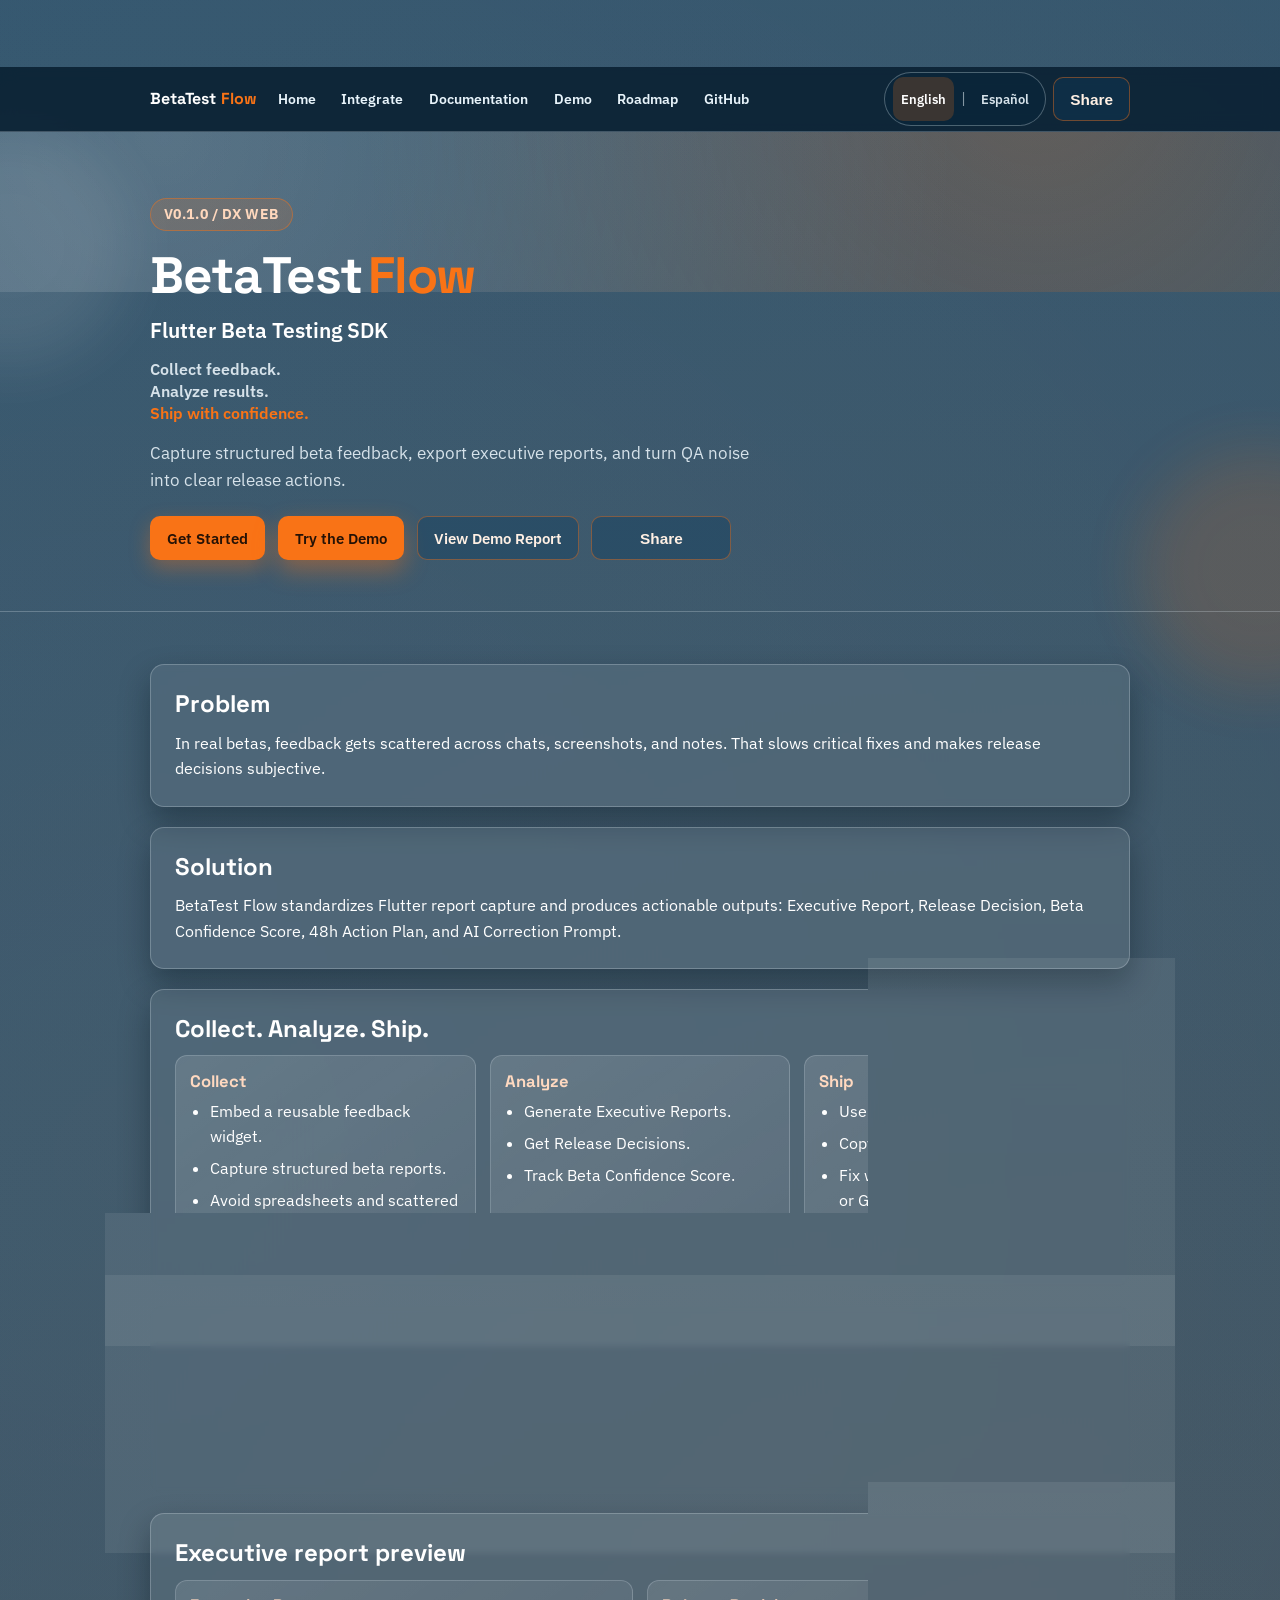
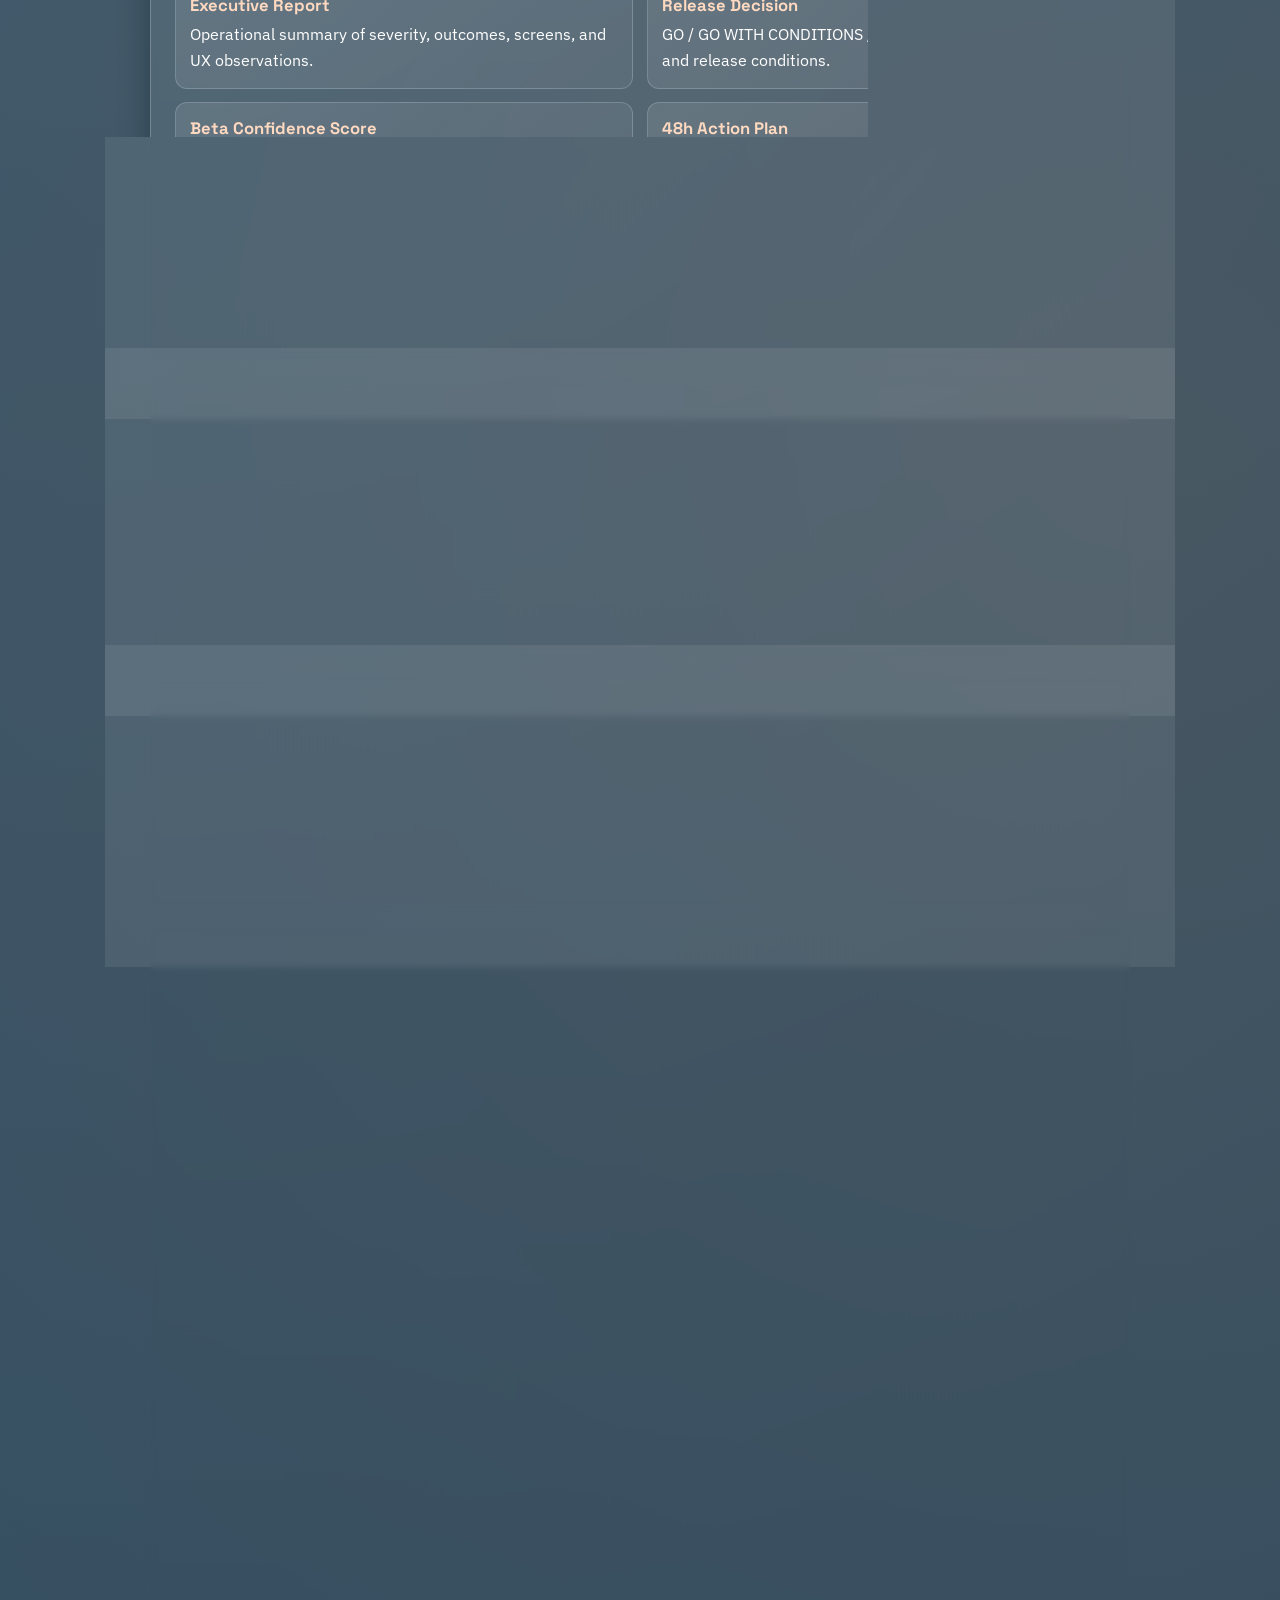
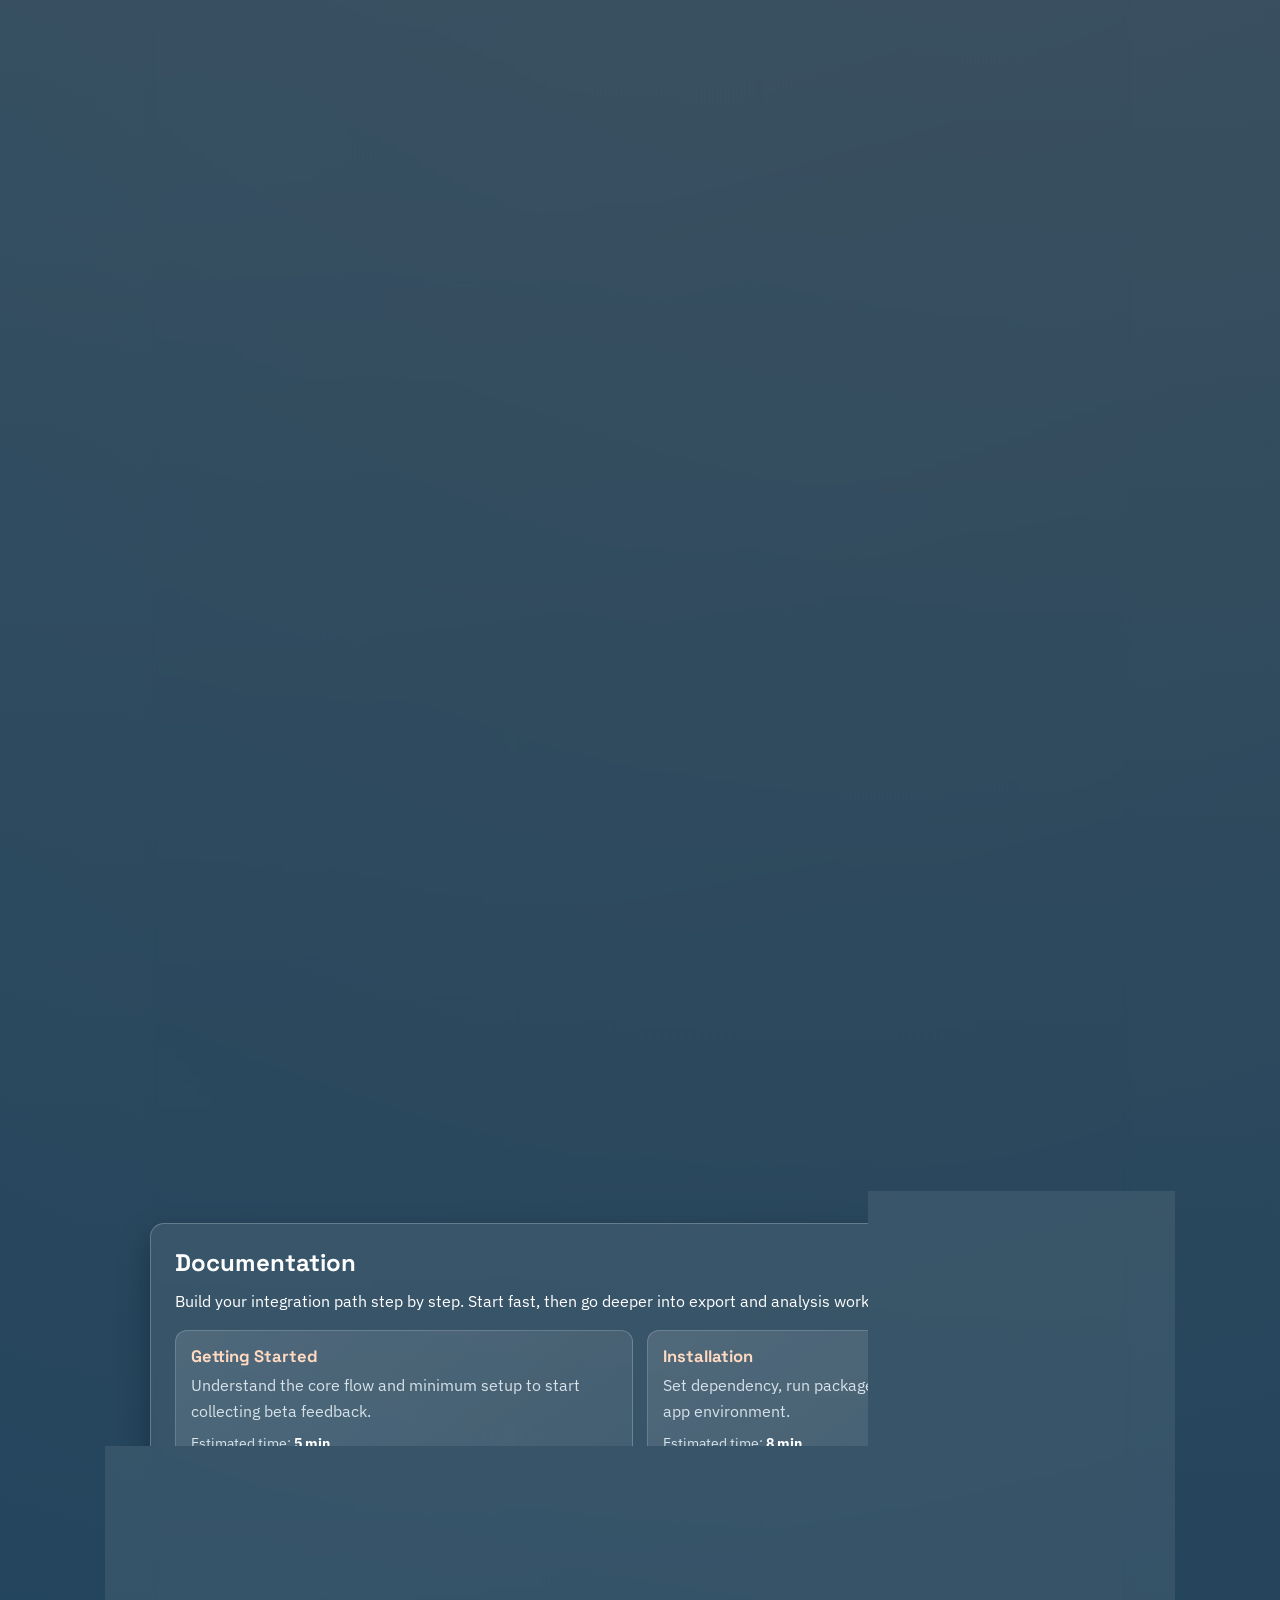
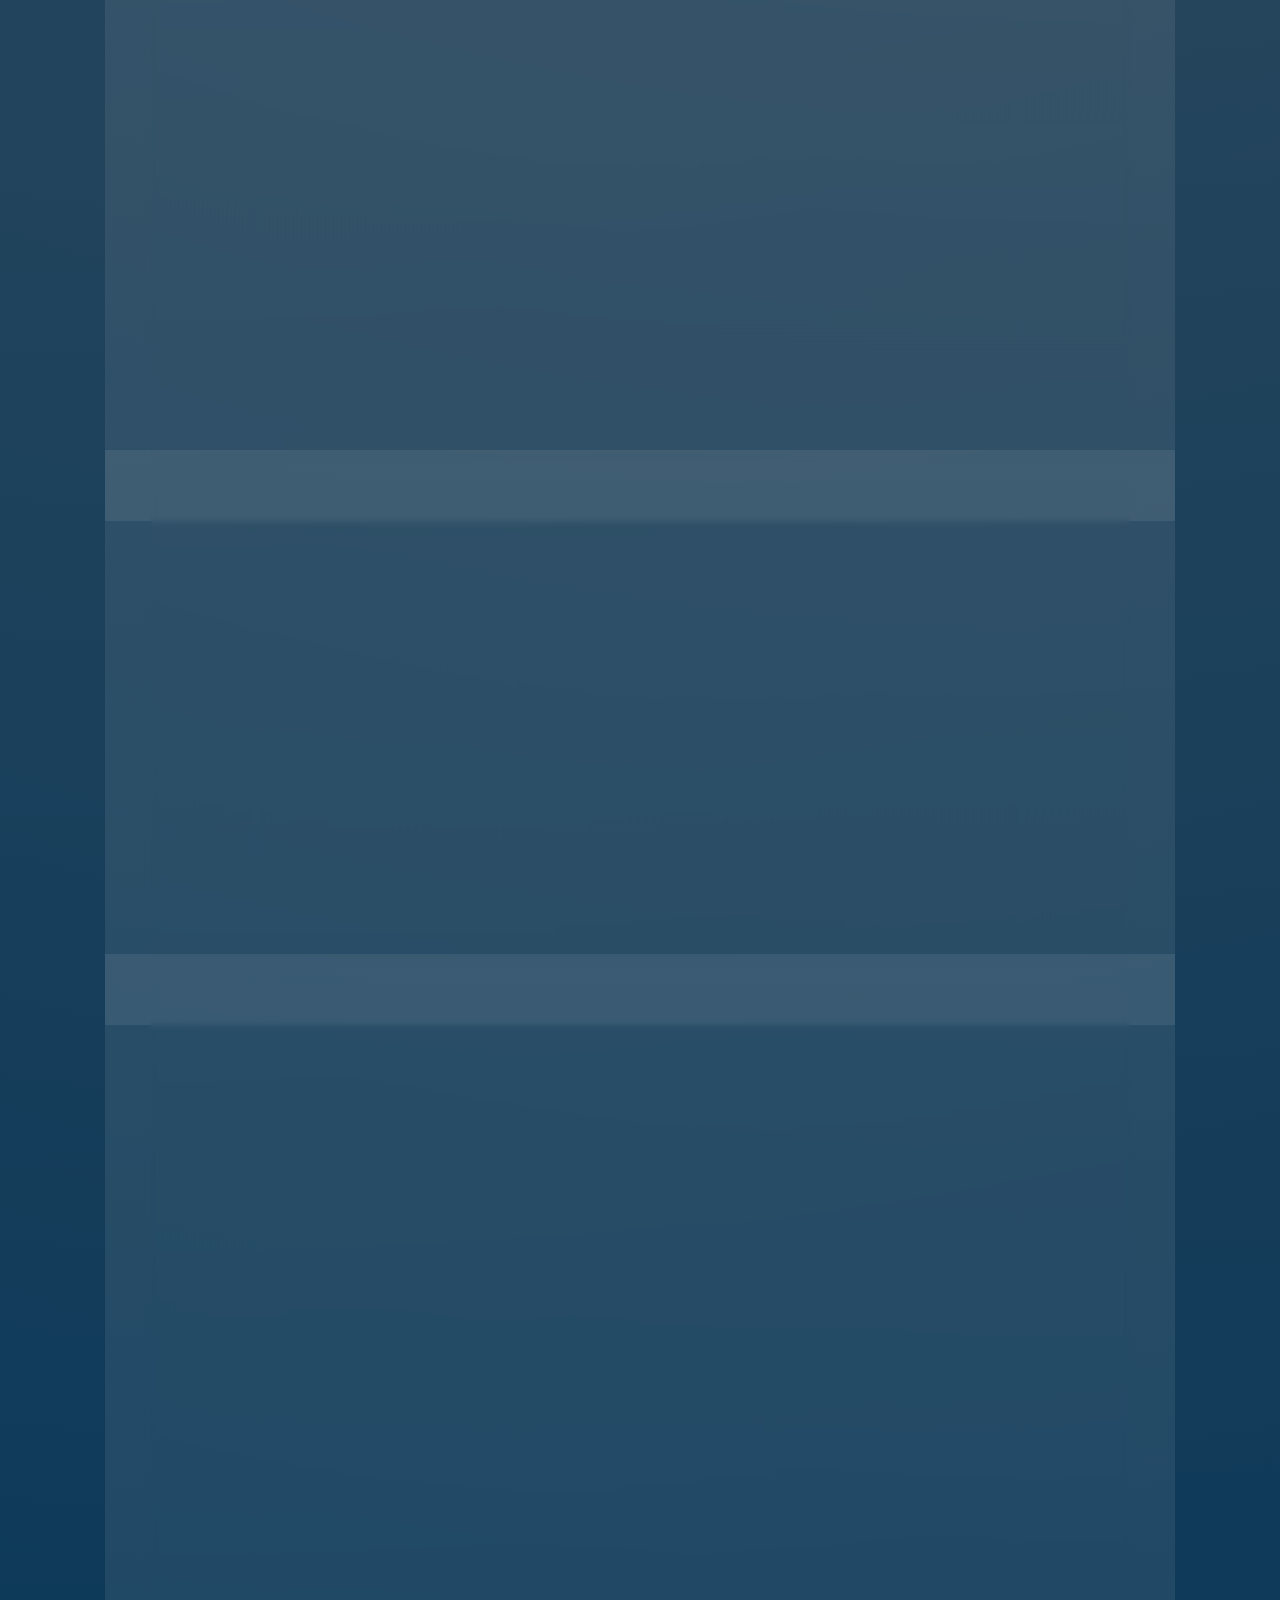
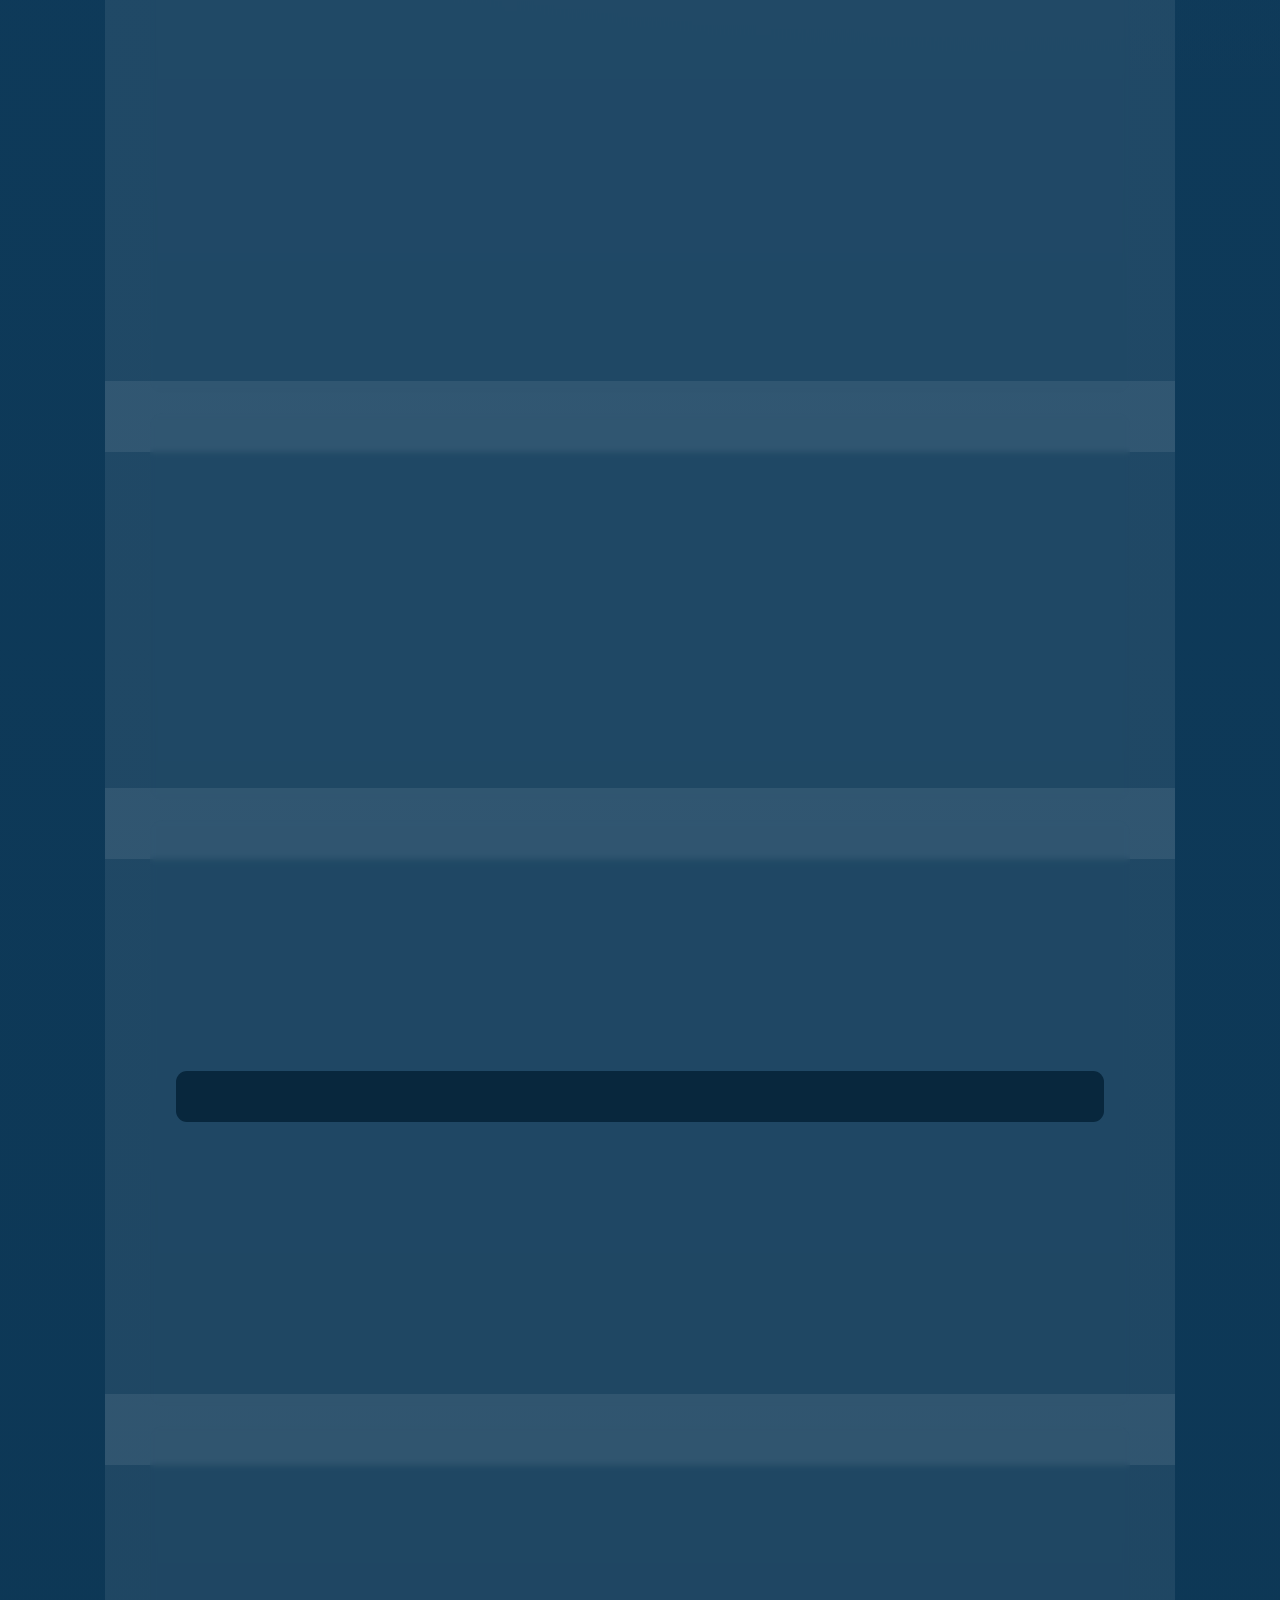
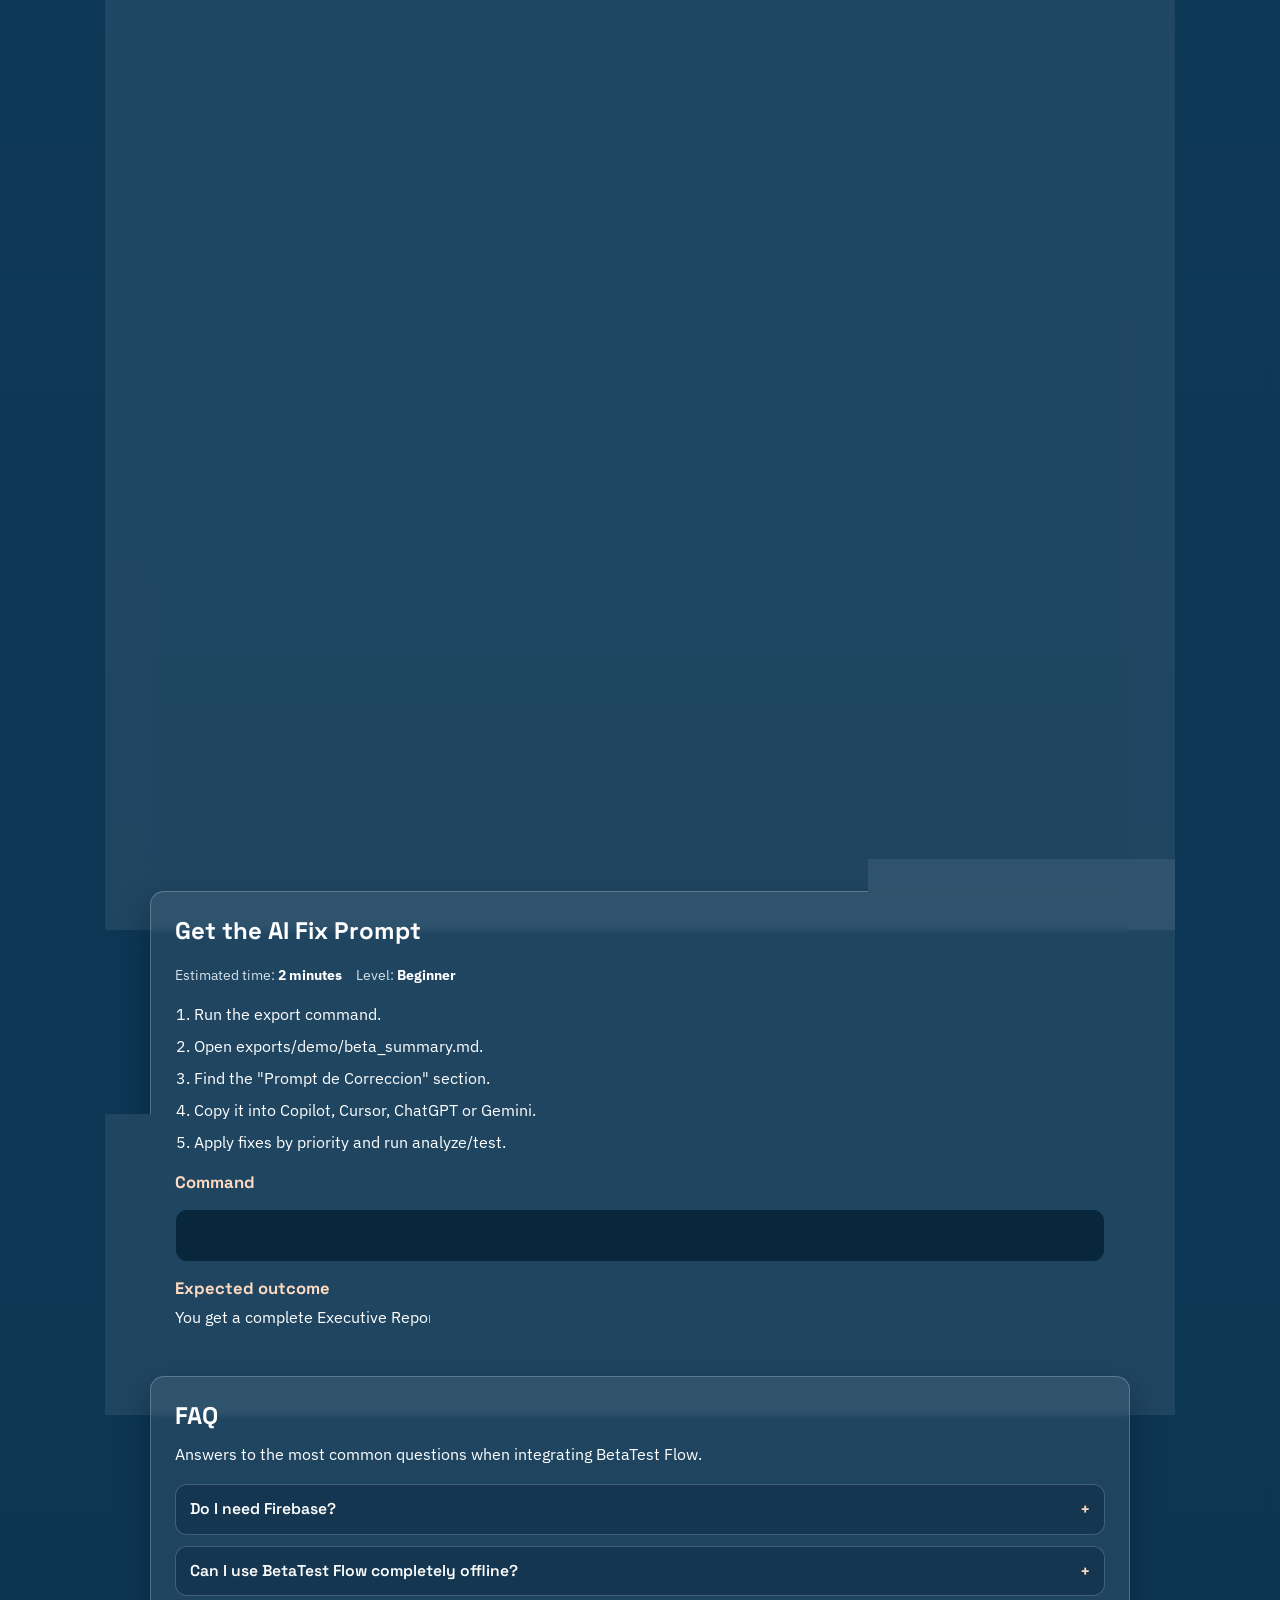
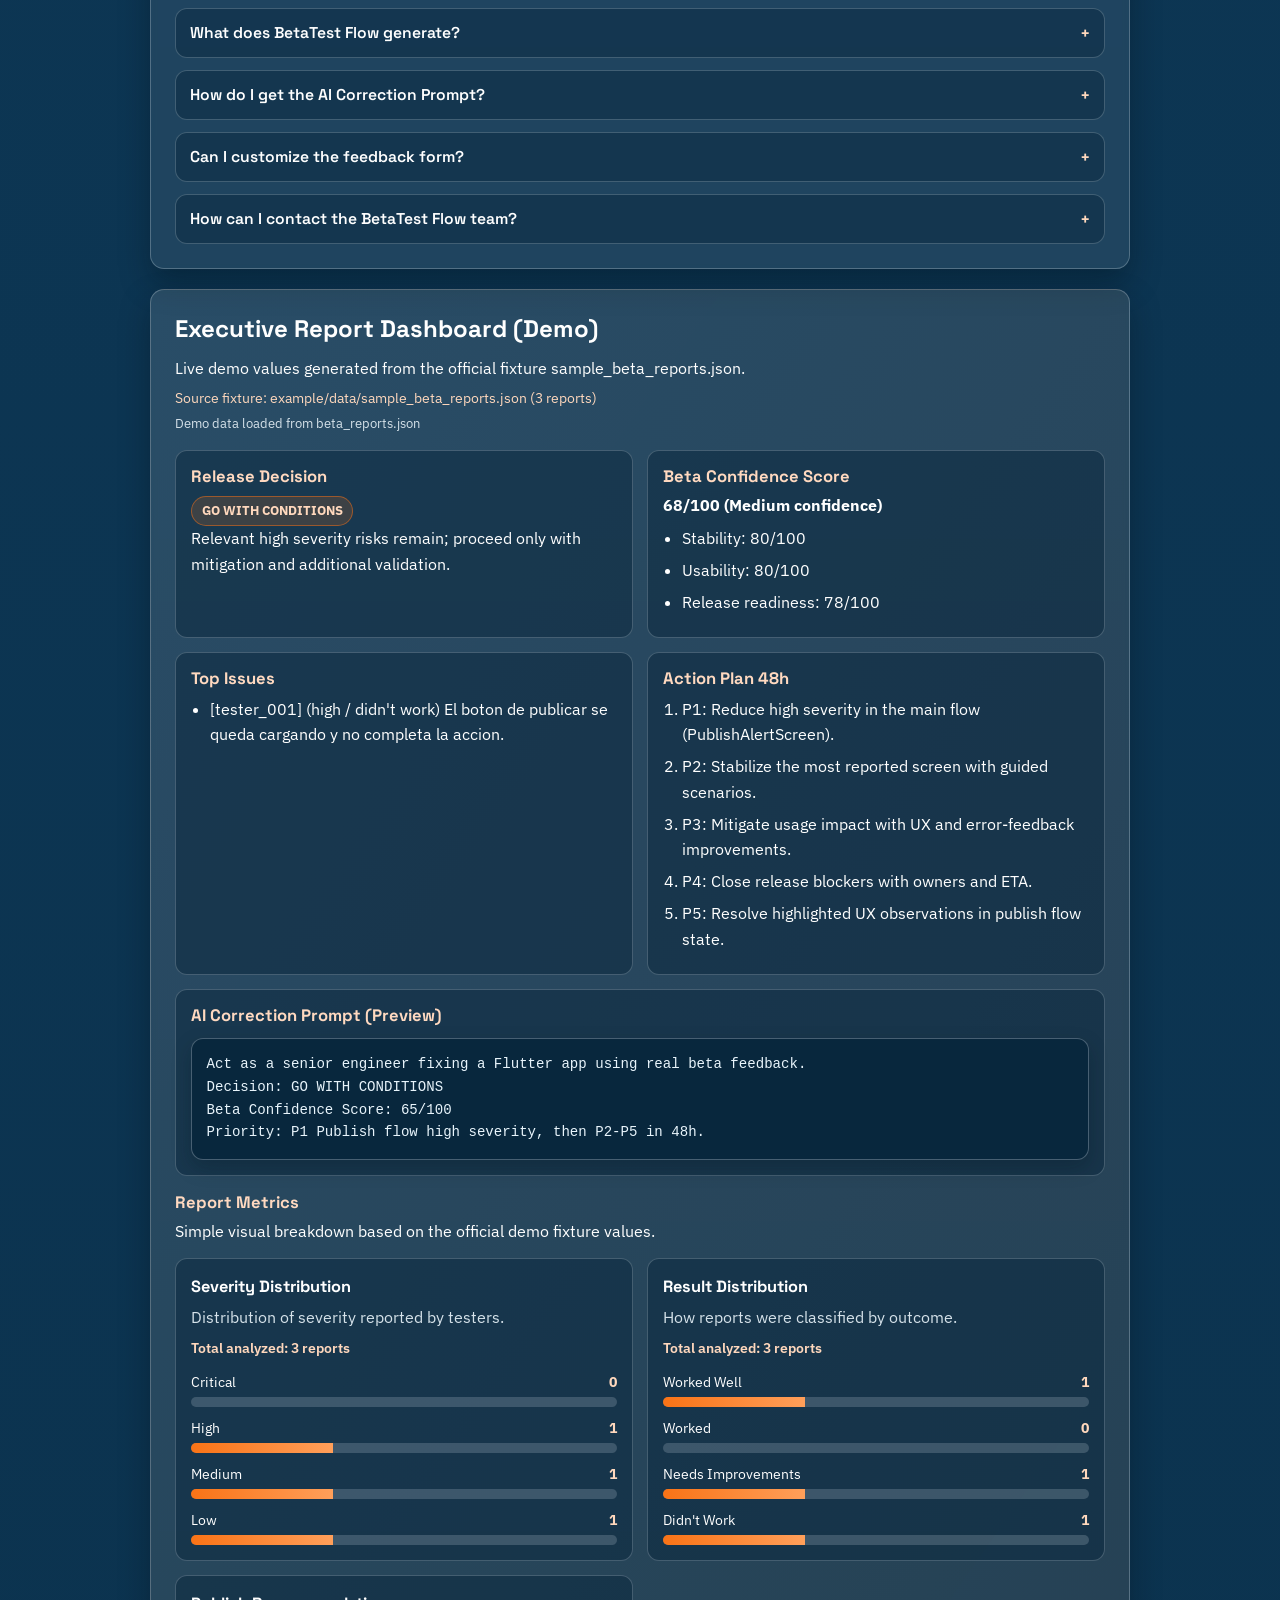
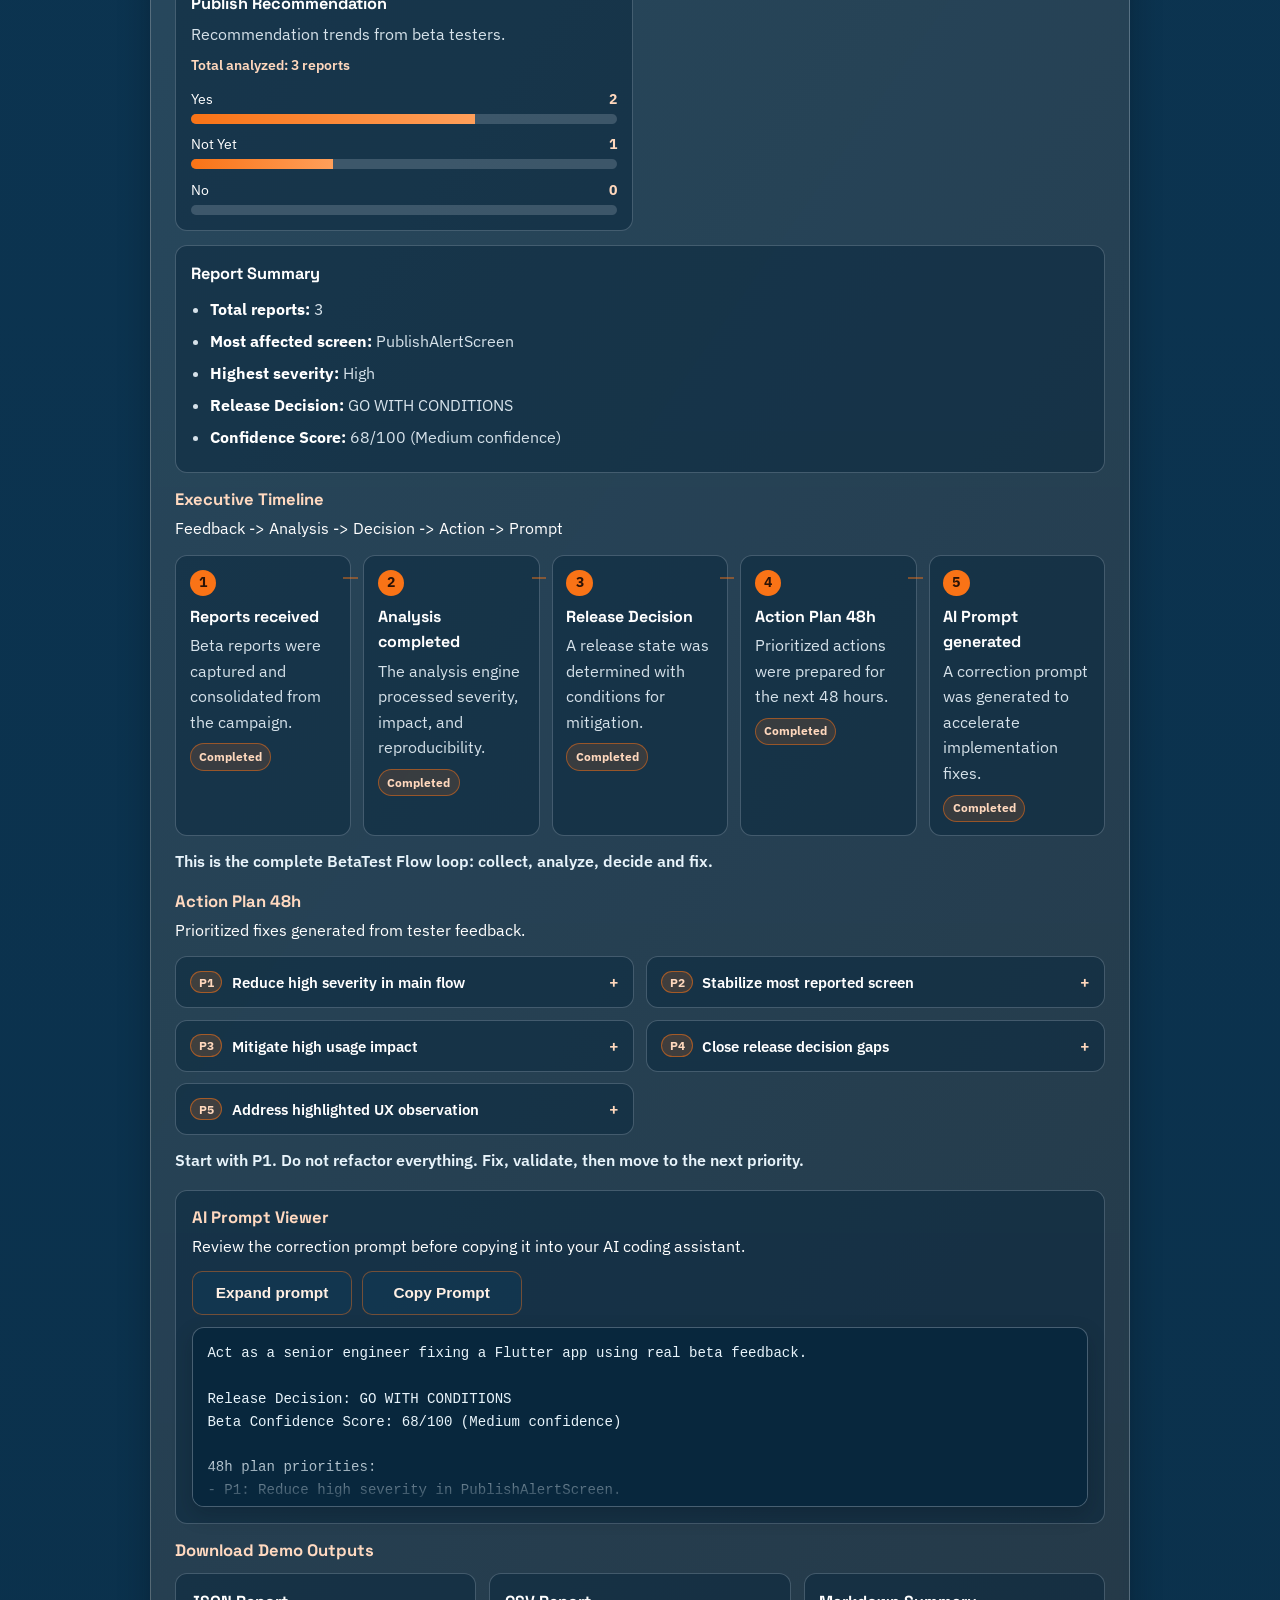
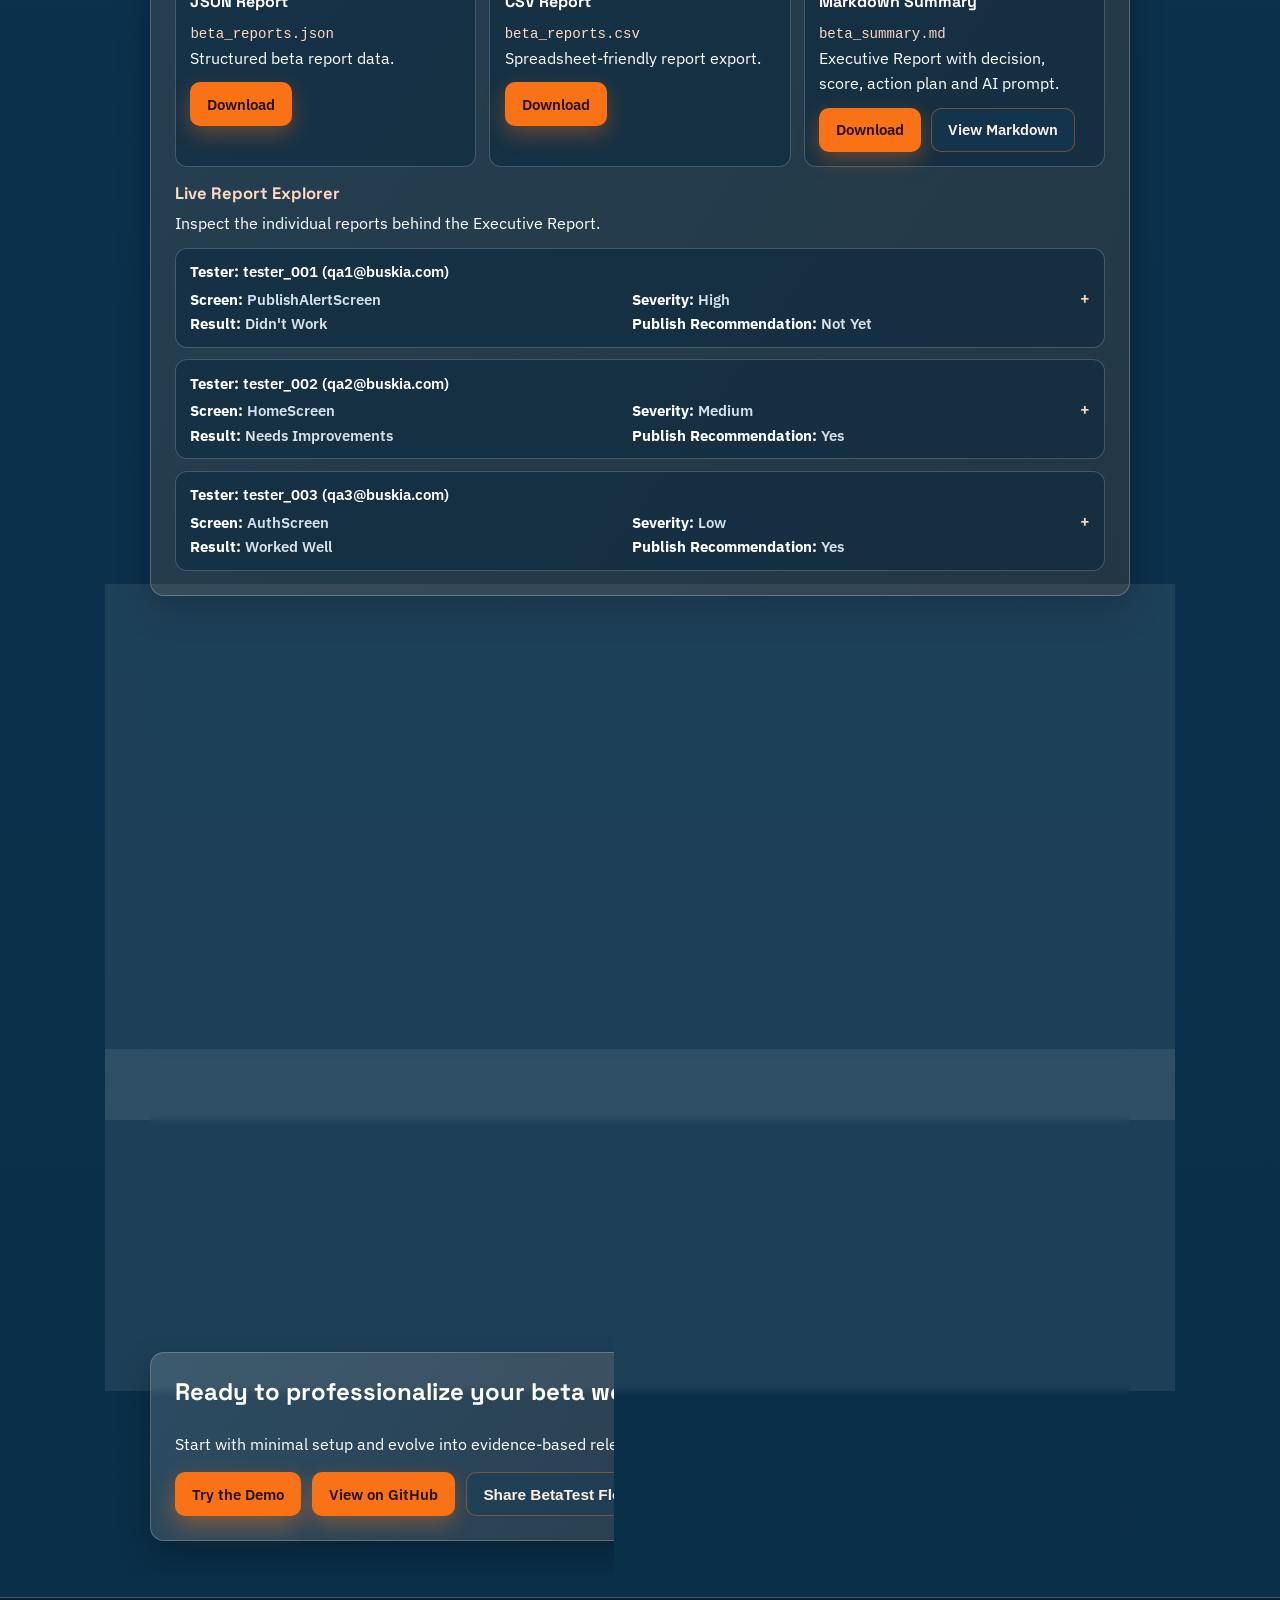
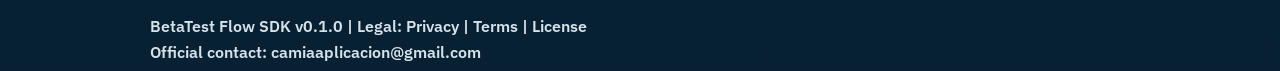
==== commit 8236fc39: "Add SEO and social preview metadata" ====
--- a/hosting/index.html
+++ b/hosting/index.html
@@ -3,8 +3,29 @@
   <head>
     <meta charset="utf-8">
     <meta name="viewport" content="width=device-width, initial-scale=1">
-    <meta id="meta-description" name="description" content="BetaTest Flow: Flutter Beta Testing SDK to capture real feedback and ship with confidence.">
     <title>BetaTest Flow | Flutter Beta Testing SDK</title>
+    <meta id="meta-description" name="description" content="Collect structured beta feedback, generate executive reports and AI-powered fix prompts for Flutter applications.">
+    <meta name="keywords" content="Flutter, Beta Testing, SDK, QA, Feedback, Firebase, Executive Report, AI Prompt">
+    <meta name="author" content="BetaTest Flow">
+    <meta name="theme-color" content="#0F3D5E">
+    <meta name="color-scheme" content="dark light">
+    <link rel="canonical" href="https://YOUR_DOMAIN/">
+    <link rel="alternate" hreflang="en" href="https://YOUR_DOMAIN/">
+    <link rel="alternate" hreflang="es" href="https://YOUR_DOMAIN/?lang=es">
+
+    <meta property="og:title" content="BetaTest Flow">
+    <meta property="og:description" content="Flutter Beta Testing SDK">
+    <meta property="og:type" content="website">
+    <meta property="og:locale" content="en_US">
+    <meta property="og:image" content="/images/social-preview.png">
+    <meta property="og:url" content="https://YOUR_DOMAIN/">
+
+    <meta name="twitter:card" content="summary_large_image">
+    <meta name="twitter:title" content="BetaTest Flow">
+    <meta name="twitter:description" content="Flutter Beta Testing SDK">
+    <meta name="twitter:image" content="/images/social-preview.png">
+
+    <link rel="manifest" href="/manifest.json">
     <link rel="icon" href="/favicon.svg" type="image/svg+xml">
     <link rel="icon" href="/favicon.ico" sizes="any">
     <link rel="apple-touch-icon" href="/apple-touch-icon.png">
@@ -12,12 +33,14 @@
     <link rel="icon" type="image/png" sizes="512x512" href="/android-chrome-512x512.png">
     <link rel="preconnect" href="https://fonts.googleapis.com">
     <link rel="preconnect" href="https://fonts.gstatic.com" crossorigin>
+    <link rel="preload" href="styles.css" as="style">
     <link href="https://fonts.googleapis.com/css2?family=IBM+Plex+Sans:wght@400;500;600;700&family=Space+Grotesk:wght@500;600;700&display=swap" rel="stylesheet">
     <link rel="stylesheet" href="styles.css">
   </head>
   <body id="top">
     <div class="bg-orb bg-orb--left" aria-hidden="true"></div>
     <div class="bg-orb bg-orb--right" aria-hidden="true"></div>
+    <div id="a11y-live-region" class="sr-only" role="status" aria-live="polite" aria-atomic="true"></div>
 
     <header class="top-nav">
       <div class="container top-nav__inner">
@@ -616,7 +639,7 @@
         <h2 data-i18n="executiveReport.title">Executive Report Dashboard (Demo)</h2>
         <p data-i18n="executiveReport.intro">Live demo values generated from the official fixture sample_beta_reports.json.</p>
         <p class="executive-source" data-i18n="executiveReport.source">Source fixture: example/data/sample_beta_reports.json (3 reports)</p>
-        <p class="executive-demo-status" data-demo-status data-i18n="executiveReport.demoStatus.loaded">Demo data loaded from beta_reports.json</p>
+        <p class="executive-demo-status" data-demo-status aria-live="polite" data-i18n="executiveReport.demoStatus.loaded">Demo data loaded from beta_reports.json</p>
 
         <div class="executive-grid">
           <article class="executive-card">
@@ -876,11 +899,11 @@
           <p data-i18n="executiveReport.promptViewer.description">Review the correction prompt before copying it into your AI coding assistant.</p>
 
           <div class="ai-prompt-viewer__actions">
-            <button class="btn btn--ghost ai-prompt-viewer__btn" type="button" data-ai-prompt-toggle aria-expanded="false" data-i18n="executiveReport.promptViewer.expand">Expand prompt</button>
+            <button class="btn btn--ghost ai-prompt-viewer__btn" type="button" data-ai-prompt-toggle aria-expanded="false" aria-controls="ai-prompt-preview" data-i18n="executiveReport.promptViewer.expand">Expand prompt</button>
             <button class="btn btn--ghost ai-prompt-viewer__btn" type="button" data-ai-prompt-copy data-i18n="executiveReport.promptViewer.copy">Copy Prompt</button>
           </div>
 
-          <pre class="ai-prompt-viewer__preview is-collapsed" data-ai-prompt-preview><code data-demo-prompt-text data-i18n="executiveReport.promptViewer.promptText">Act as a senior engineer fixing a Flutter app using real beta feedback.
+          <pre class="ai-prompt-viewer__preview is-collapsed" id="ai-prompt-preview" data-ai-prompt-preview><code data-demo-prompt-text data-i18n="executiveReport.promptViewer.promptText">Act as a senior engineer fixing a Flutter app using real beta feedback.
 
 Release Decision: GO WITH CONDITIONS
 Beta Confidence Score: 65/100 (Medium confidence)
--- a/hosting/styles.css
+++ b/hosting/styles.css
@@ -8,6 +8,18 @@
   --accent-strong: #f97316;
   --border: rgba(214, 226, 234, 0.28);
   --shadow: 0 14px 30px rgba(3, 16, 26, 0.36);
+  --radius-sm: 10px;
+  --radius-md: 12px;
+  --radius-lg: 14px;
+  --radius-pill: 999px;
+  --space-xs: 0.35rem;
+  --space-sm: 0.7rem;
+  --space-md: 1rem;
+  --space-lg: 1.4rem;
+  --shadow-sm: 0 8px 20px rgba(3, 16, 26, 0.24);
+  --shadow-md: 0 14px 30px rgba(3, 16, 26, 0.36);
+  --transition-fast: 0.18s ease;
+  --control-height: 44px;
 }
 
 * {
@@ -73,14 +85,20 @@
   font-size: 0.87rem;
   font-weight: 600;
   border: 1px solid transparent;
-  border-radius: 999px;
+  border-radius: var(--radius-pill);
   padding: 0.24rem 0.55rem;
   white-space: nowrap;
+  transition: border-color var(--transition-fast), color var(--transition-fast), background-color var(--transition-fast);
 }
 
 .top-nav__link:hover {
   border-color: rgba(249, 115, 22, 0.45);
   color: #fff0e4;
+}
+
+.top-nav__link:focus-visible {
+  outline: 2px solid rgba(249, 115, 22, 0.75);
+  outline-offset: 2px;
 }
 
 .top-nav__actions {
@@ -167,7 +185,7 @@
   align-items: center;
   margin: 0 0 1rem;
   padding: 0.26rem 0.6rem;
-  border-radius: 999px;
+  border-radius: var(--radius-pill);
   border: 1px solid rgba(214, 226, 234, 0.32);
   color: #ffffff;
   background: rgba(8, 39, 61, 0.45);
@@ -185,7 +203,7 @@
   display: inline-block;
   margin: 0 0 1rem;
   padding: 0.3rem 0.8rem;
-  border-radius: 999px;
+  border-radius: var(--radius-pill);
   border: 1px solid rgba(249, 115, 22, 0.45);
   background: rgba(249, 115, 22, 0.15);
   color: #ffd8bd;
@@ -201,7 +219,7 @@
   gap: 0.45rem;
   margin: 0 0 1rem;
   padding: 0.26rem 0.5rem;
-  border-radius: 999px;
+  border-radius: var(--radius-pill);
   border: 1px solid rgba(214, 226, 234, 0.32);
   background: rgba(8, 39, 61, 0.45);
 }
@@ -215,7 +233,22 @@
   font-weight: 600;
   cursor: pointer;
   padding: 0.2rem 0.35rem;
-  border-radius: 6px;
+  border-radius: var(--radius-sm);
+  min-height: var(--control-height);
+  padding: 0 0.5rem;
+  transition: background-color var(--transition-fast), color var(--transition-fast);
+}
+
+.sr-only {
+  position: absolute;
+  width: 1px;
+  height: 1px;
+  padding: 0;
+  margin: -1px;
+  overflow: hidden;
+  clip: rect(0, 0, 0, 0);
+  white-space: nowrap;
+  border: 0;
 }
 
 .language-switch__button.is-active {
@@ -285,12 +318,17 @@
   display: inline-flex;
   align-items: center;
   justify-content: center;
-  border-radius: 10px;
-  padding: 0.7rem 1rem;
+  border-radius: var(--radius-sm);
+  height: var(--control-height);
+  padding: 0 1rem;
   font-weight: 600;
   font-size: 0.96rem;
+  line-height: 1;
+  white-space: nowrap;
   text-decoration: none;
-  transition: transform 0.2s ease, box-shadow 0.2s ease, background-color 0.2s ease;
+  min-height: var(--control-height);
+  border: 1px solid transparent;
+  transition: transform var(--transition-fast), box-shadow var(--transition-fast), background-color var(--transition-fast), border-color var(--transition-fast), color var(--transition-fast), opacity var(--transition-fast);
 }
 
 .btn:hover {
@@ -317,36 +355,63 @@
   background: rgba(15, 61, 94, 0.4);
 }
 
+.btn:focus-visible,
+.doc-card__button:focus-visible,
+.language-switch__button:focus-visible,
+.top-link:focus-visible,
+.guide-link:focus-visible {
+  outline: 2px solid rgba(249, 115, 22, 0.75);
+  outline-offset: 2px;
+}
+
+.btn:active,
+.doc-card__button:active,
+.doc-card__button--link:active {
+  transform: translateY(0);
+}
+
+.btn:disabled,
+.doc-card__button:disabled,
+.language-switch__button:disabled,
+.doc-card__button[aria-disabled='true'] {
+  opacity: 0.55;
+  cursor: not-allowed;
+  transform: none;
+  box-shadow: none;
+}
+
 main {
   padding: 2rem 0 3.5rem;
 }
 
 .section {
-  margin-top: 1rem;
+  margin-top: var(--space-md);
 }
 
 .card {
   background: var(--surface);
   border: 1px solid var(--border);
-  border-radius: 14px;
-  padding: 1.2rem 1.2rem;
-  box-shadow: var(--shadow);
+  border-radius: var(--radius-lg);
+  padding: 1.2rem;
+  box-shadow: var(--shadow-md);
   backdrop-filter: blur(3px);
   animation: fade-up 0.6s ease both;
 }
 
 h2 {
-  margin: 0 0 0.75rem;
+  margin: 0 0 var(--space-sm);
   font-family: "Space Grotesk", "IBM Plex Sans", sans-serif;
   color: #ffffff;
-  font-size: clamp(1.25rem, 2vw, 1.45rem);
+  font-size: clamp(1.28rem, 2vw, 1.5rem);
+  line-height: 1.25;
 }
 
 h3 {
-  margin: 0 0 0.3rem;
+  margin: 0 0 var(--space-xs);
   font-family: "Space Grotesk", "IBM Plex Sans", sans-serif;
   font-size: 1.04rem;
   color: #ffd9c0;
+  line-height: 1.3;
 }
 
 p {
@@ -380,7 +445,7 @@
 
 .metric-card {
   border: 1px solid rgba(214, 226, 234, 0.24);
-  border-radius: 12px;
+  border-radius: var(--radius-md);
   padding: 0.9rem;
   background: linear-gradient(145deg, rgba(255, 255, 255, 0.1) 0%, rgba(255, 255, 255, 0.05) 100%);
 }
@@ -393,7 +458,7 @@
 
 .flow-card {
   border: 1px solid rgba(214, 226, 234, 0.24);
-  border-radius: 12px;
+  border-radius: var(--radius-md);
   padding: 0.9rem;
   background: linear-gradient(145deg, rgba(255, 255, 255, 0.12) 0%, rgba(255, 255, 255, 0.06) 100%);
 }
@@ -406,7 +471,7 @@
 
 .status-card {
   border: 1px solid rgba(214, 226, 234, 0.24);
-  border-radius: 12px;
+  border-radius: var(--radius-md);
   padding: 0.85rem 0.9rem;
   background: rgba(8, 39, 61, 0.62);
 }
@@ -437,7 +502,7 @@
 .diagram-flow {
   margin-top: 0.45rem;
   padding: 0.75rem 0.85rem;
-  border-radius: 10px;
+  border-radius: var(--radius-sm);
   border: 1px solid rgba(214, 226, 234, 0.24);
   background: rgba(8, 39, 61, 0.52);
   color: #e8f4fb;
@@ -455,7 +520,7 @@
 
 .doc-card {
   border: 1px solid rgba(214, 226, 234, 0.24);
-  border-radius: 12px;
+  border-radius: var(--radius-md);
   padding: 0.95rem;
   background: linear-gradient(145deg, rgba(255, 255, 255, 0.12) 0%, rgba(255, 255, 255, 0.05) 100%);
 }
@@ -479,12 +544,17 @@
   border: 1px solid rgba(249, 115, 22, 0.42);
   background: rgba(249, 115, 22, 0.15);
   color: #ffd8bd;
-  border-radius: 9px;
-  padding: 0.5rem 0.75rem;
+  border-radius: var(--radius-sm);
+  height: var(--control-height);
+  padding: 0 0.75rem;
   font-family: inherit;
   font-size: 0.86rem;
   font-weight: 700;
   cursor: not-allowed;
+  display: inline-flex;
+  align-items: center;
+  justify-content: center;
+  transition: transform var(--transition-fast), box-shadow var(--transition-fast), background-color var(--transition-fast), border-color var(--transition-fast), color var(--transition-fast), opacity var(--transition-fast);
 }
 
 .doc-card__button--link {
@@ -540,7 +610,7 @@
   display: inline-flex;
   margin-top: 0.85rem;
   border: 1px solid rgba(249, 115, 22, 0.45);
-  border-radius: 9px;
+  border-radius: var(--radius-sm);
   background: rgba(249, 115, 22, 0.15);
   color: #ffd8bd;
   padding: 0.5rem 0.78rem;
@@ -561,7 +631,7 @@
 
 .faq-item {
   border: 1px solid rgba(214, 226, 234, 0.24);
-  border-radius: 12px;
+  border-radius: var(--radius-md);
   background: rgba(8, 39, 61, 0.45);
   overflow: hidden;
 }
@@ -573,6 +643,7 @@
 .faq-question {
   width: 100%;
   border: 0;
+  min-height: var(--control-height);
   padding: 0.9rem 2.7rem 0.9rem 0.9rem;
   background: transparent;
   color: #ffffff;
@@ -642,7 +713,7 @@
 
 .executive-card {
   border: 1px solid rgba(214, 226, 234, 0.24);
-  border-radius: 12px;
+  border-radius: var(--radius-md);
   padding: 0.95rem;
   background: rgba(8, 39, 61, 0.5);
 }
@@ -651,7 +722,7 @@
   display: inline-flex;
   margin-top: 0.2rem;
   padding: 0.2rem 0.6rem;
-  border-radius: 999px;
+  border-radius: var(--radius-pill);
   border: 1px solid rgba(249, 115, 22, 0.5);
   background: rgba(249, 115, 22, 0.17);
   color: #ffd8bd;
@@ -771,7 +842,7 @@
 .timeline-step {
   position: relative;
   border: 1px solid rgba(214, 226, 234, 0.24);
-  border-radius: 12px;
+  border-radius: var(--radius-md);
   padding: 0.85rem;
   background: rgba(8, 39, 61, 0.5);
 }
@@ -804,7 +875,7 @@
 .timeline-step__status {
   margin-top: 0.5rem;
   display: inline-flex;
-  border-radius: 999px;
+  border-radius: var(--radius-pill);
   border: 1px solid rgba(249, 115, 22, 0.5);
   background: rgba(249, 115, 22, 0.15);
   color: #ffd8bd;
@@ -831,7 +902,7 @@
 
 .action-item {
   border: 1px solid rgba(214, 226, 234, 0.24);
-  border-radius: 12px;
+  border-radius: var(--radius-md);
   background: rgba(8, 39, 61, 0.5);
   overflow: hidden;
 }
@@ -849,6 +920,7 @@
   font-family: inherit;
   font-size: 0.96rem;
   font-weight: 600;
+  min-height: var(--control-height);
   padding: 0.86rem 2.55rem 0.86rem 0.9rem;
   cursor: pointer;
   position: relative;
@@ -863,7 +935,7 @@
   justify-content: center;
   min-width: 2rem;
   height: 1.4rem;
-  border-radius: 999px;
+  border-radius: var(--radius-pill);
   border: 1px solid rgba(249, 115, 22, 0.55);
   background: rgba(249, 115, 22, 0.18);
   color: #ffd8bd;
@@ -912,7 +984,7 @@
 .ai-prompt-viewer {
   margin-top: 1rem;
   border: 1px solid rgba(214, 226, 234, 0.24);
-  border-radius: 12px;
+  border-radius: var(--radius-md);
   background: rgba(8, 39, 61, 0.5);
   padding: 0.95rem;
 }
@@ -962,7 +1034,7 @@
 
 .download-card {
   border: 1px solid rgba(214, 226, 234, 0.24);
-  border-radius: 12px;
+  border-radius: var(--radius-md);
   background: rgba(8, 39, 61, 0.5);
   padding: 0.9rem;
 }
@@ -1005,7 +1077,7 @@
 .integration-step__number {
   width: 2rem;
   height: 2rem;
-  border-radius: 999px;
+  border-radius: var(--radius-pill);
   border: 1px solid rgba(249, 115, 22, 0.58);
   background: rgba(249, 115, 22, 0.18);
   color: #ffd8bd;
@@ -1019,7 +1091,7 @@
 
 .integration-step__content {
   border: 1px solid rgba(214, 226, 234, 0.24);
-  border-radius: 12px;
+  border-radius: var(--radius-md);
   background: rgba(8, 39, 61, 0.5);
   padding: 0.88rem;
 }
@@ -1060,7 +1132,7 @@
 
 .report-item {
   border: 1px solid rgba(214, 226, 234, 0.24);
-  border-radius: 12px;
+  border-radius: var(--radius-md);
   background: rgba(8, 39, 61, 0.5);
   overflow: hidden;
 }
@@ -1078,6 +1150,7 @@
   font-family: inherit;
   font-size: 0.93rem;
   font-weight: 600;
+  min-height: var(--control-height);
   padding: 0.85rem 2.55rem 0.85rem 0.9rem;
   cursor: pointer;
   position: relative;
@@ -1130,7 +1203,6 @@
 
 .report-item__panel pre {
   margin-top: 0.5rem;
-  background: rgba(6, 28, 44, 0.75);
 }
 
 @keyframes bar-load {
@@ -1148,11 +1220,12 @@
 pre {
   margin: 0.95rem 0 0;
   padding: 0.9rem;
-  border-radius: 12px;
+  border-radius: var(--radius-md);
   border: 1px solid rgba(214, 226, 234, 0.3);
   background: #08273d;
   color: #e8f4fb;
   overflow-x: auto;
+  box-shadow: var(--shadow-sm);
 }
 
 code {
@@ -1340,3 +1413,24 @@
     font-size: 0.8rem;
   }
 }
+
+@media (prefers-reduced-motion: reduce) {
+  *,
+  *::before,
+  *::after {
+    animation-duration: 0.01ms !important;
+    animation-iteration-count: 1 !important;
+    transition-duration: 0.01ms !important;
+    scroll-behavior: auto !important;
+  }
+
+  .btn:hover {
+    transform: none;
+  }
+
+  .metric-bar__fill,
+  .hero__content,
+  .card {
+    animation: none !important;
+  }
+}
--- a/hosting/styles.css
+++ b/hosting/styles.css
@@ -8,6 +8,18 @@
   --accent-strong: #f97316;
   --border: rgba(214, 226, 234, 0.28);
   --shadow: 0 14px 30px rgba(3, 16, 26, 0.36);
+  --radius-sm: 10px;
+  --radius-md: 12px;
+  --radius-lg: 14px;
+  --radius-pill: 999px;
+  --space-xs: 0.35rem;
+  --space-sm: 0.7rem;
+  --space-md: 1rem;
+  --space-lg: 1.4rem;
+  --shadow-sm: 0 8px 20px rgba(3, 16, 26, 0.24);
+  --shadow-md: 0 14px 30px rgba(3, 16, 26, 0.36);
+  --transition-fast: 0.18s ease;
+  --control-height: 44px;
 }
 
 * {
@@ -73,14 +85,20 @@
   font-size: 0.87rem;
   font-weight: 600;
   border: 1px solid transparent;
-  border-radius: 999px;
+  border-radius: var(--radius-pill);
   padding: 0.24rem 0.55rem;
   white-space: nowrap;
+  transition: border-color var(--transition-fast), color var(--transition-fast), background-color var(--transition-fast);
 }
 
 .top-nav__link:hover {
   border-color: rgba(249, 115, 22, 0.45);
   color: #fff0e4;
+}
+
+.top-nav__link:focus-visible {
+  outline: 2px solid rgba(249, 115, 22, 0.75);
+  outline-offset: 2px;
 }
 
 .top-nav__actions {
@@ -167,7 +185,7 @@
   align-items: center;
   margin: 0 0 1rem;
   padding: 0.26rem 0.6rem;
-  border-radius: 999px;
+  border-radius: var(--radius-pill);
   border: 1px solid rgba(214, 226, 234, 0.32);
   color: #ffffff;
   background: rgba(8, 39, 61, 0.45);
@@ -185,7 +203,7 @@
   display: inline-block;
   margin: 0 0 1rem;
   padding: 0.3rem 0.8rem;
-  border-radius: 999px;
+  border-radius: var(--radius-pill);
   border: 1px solid rgba(249, 115, 22, 0.45);
   background: rgba(249, 115, 22, 0.15);
   color: #ffd8bd;
@@ -201,7 +219,7 @@
   gap: 0.45rem;
   margin: 0 0 1rem;
   padding: 0.26rem 0.5rem;
-  border-radius: 999px;
+  border-radius: var(--radius-pill);
   border: 1px solid rgba(214, 226, 234, 0.32);
   background: rgba(8, 39, 61, 0.45);
 }
@@ -215,7 +233,22 @@
   font-weight: 600;
   cursor: pointer;
   padding: 0.2rem 0.35rem;
-  border-radius: 6px;
+  border-radius: var(--radius-sm);
+  min-height: var(--control-height);
+  padding: 0 0.5rem;
+  transition: background-color var(--transition-fast), color var(--transition-fast);
+}
+
+.sr-only {
+  position: absolute;
+  width: 1px;
+  height: 1px;
+  padding: 0;
+  margin: -1px;
+  overflow: hidden;
+  clip: rect(0, 0, 0, 0);
+  white-space: nowrap;
+  border: 0;
 }
 
 .language-switch__button.is-active {
@@ -285,12 +318,17 @@
   display: inline-flex;
   align-items: center;
   justify-content: center;
-  border-radius: 10px;
-  padding: 0.7rem 1rem;
+  border-radius: var(--radius-sm);
+  height: var(--control-height);
+  padding: 0 1rem;
   font-weight: 600;
   font-size: 0.96rem;
+  line-height: 1;
+  white-space: nowrap;
   text-decoration: none;
-  transition: transform 0.2s ease, box-shadow 0.2s ease, background-color 0.2s ease;
+  min-height: var(--control-height);
+  border: 1px solid transparent;
+  transition: transform var(--transition-fast), box-shadow var(--transition-fast), background-color var(--transition-fast), border-color var(--transition-fast), color var(--transition-fast), opacity var(--transition-fast);
 }
 
 .btn:hover {
@@ -317,36 +355,63 @@
   background: rgba(15, 61, 94, 0.4);
 }
 
+.btn:focus-visible,
+.doc-card__button:focus-visible,
+.language-switch__button:focus-visible,
+.top-link:focus-visible,
+.guide-link:focus-visible {
+  outline: 2px solid rgba(249, 115, 22, 0.75);
+  outline-offset: 2px;
+}
+
+.btn:active,
+.doc-card__button:active,
+.doc-card__button--link:active {
+  transform: translateY(0);
+}
+
+.btn:disabled,
+.doc-card__button:disabled,
+.language-switch__button:disabled,
+.doc-card__button[aria-disabled='true'] {
+  opacity: 0.55;
+  cursor: not-allowed;
+  transform: none;
+  box-shadow: none;
+}
+
 main {
   padding: 2rem 0 3.5rem;
 }
 
 .section {
-  margin-top: 1rem;
+  margin-top: var(--space-md);
 }
 
 .card {
   background: var(--surface);
   border: 1px solid var(--border);
-  border-radius: 14px;
-  padding: 1.2rem 1.2rem;
-  box-shadow: var(--shadow);
+  border-radius: var(--radius-lg);
+  padding: 1.2rem;
+  box-shadow: var(--shadow-md);
   backdrop-filter: blur(3px);
   animation: fade-up 0.6s ease both;
 }
 
 h2 {
-  margin: 0 0 0.75rem;
+  margin: 0 0 var(--space-sm);
   font-family: "Space Grotesk", "IBM Plex Sans", sans-serif;
   color: #ffffff;
-  font-size: clamp(1.25rem, 2vw, 1.45rem);
+  font-size: clamp(1.28rem, 2vw, 1.5rem);
+  line-height: 1.25;
 }
 
 h3 {
-  margin: 0 0 0.3rem;
+  margin: 0 0 var(--space-xs);
   font-family: "Space Grotesk", "IBM Plex Sans", sans-serif;
   font-size: 1.04rem;
   color: #ffd9c0;
+  line-height: 1.3;
 }
 
 p {
@@ -380,7 +445,7 @@
 
 .metric-card {
   border: 1px solid rgba(214, 226, 234, 0.24);
-  border-radius: 12px;
+  border-radius: var(--radius-md);
   padding: 0.9rem;
   background: linear-gradient(145deg, rgba(255, 255, 255, 0.1) 0%, rgba(255, 255, 255, 0.05) 100%);
 }
@@ -393,7 +458,7 @@
 
 .flow-card {
   border: 1px solid rgba(214, 226, 234, 0.24);
-  border-radius: 12px;
+  border-radius: var(--radius-md);
   padding: 0.9rem;
   background: linear-gradient(145deg, rgba(255, 255, 255, 0.12) 0%, rgba(255, 255, 255, 0.06) 100%);
 }
@@ -406,7 +471,7 @@
 
 .status-card {
   border: 1px solid rgba(214, 226, 234, 0.24);
-  border-radius: 12px;
+  border-radius: var(--radius-md);
   padding: 0.85rem 0.9rem;
   background: rgba(8, 39, 61, 0.62);
 }
@@ -437,7 +502,7 @@
 .diagram-flow {
   margin-top: 0.45rem;
   padding: 0.75rem 0.85rem;
-  border-radius: 10px;
+  border-radius: var(--radius-sm);
   border: 1px solid rgba(214, 226, 234, 0.24);
   background: rgba(8, 39, 61, 0.52);
   color: #e8f4fb;
@@ -455,7 +520,7 @@
 
 .doc-card {
   border: 1px solid rgba(214, 226, 234, 0.24);
-  border-radius: 12px;
+  border-radius: var(--radius-md);
   padding: 0.95rem;
   background: linear-gradient(145deg, rgba(255, 255, 255, 0.12) 0%, rgba(255, 255, 255, 0.05) 100%);
 }
@@ -479,12 +544,17 @@
   border: 1px solid rgba(249, 115, 22, 0.42);
   background: rgba(249, 115, 22, 0.15);
   color: #ffd8bd;
-  border-radius: 9px;
-  padding: 0.5rem 0.75rem;
+  border-radius: var(--radius-sm);
+  height: var(--control-height);
+  padding: 0 0.75rem;
   font-family: inherit;
   font-size: 0.86rem;
   font-weight: 700;
   cursor: not-allowed;
+  display: inline-flex;
+  align-items: center;
+  justify-content: center;
+  transition: transform var(--transition-fast), box-shadow var(--transition-fast), background-color var(--transition-fast), border-color var(--transition-fast), color var(--transition-fast), opacity var(--transition-fast);
 }
 
 .doc-card__button--link {
@@ -540,7 +610,7 @@
   display: inline-flex;
   margin-top: 0.85rem;
   border: 1px solid rgba(249, 115, 22, 0.45);
-  border-radius: 9px;
+  border-radius: var(--radius-sm);
   background: rgba(249, 115, 22, 0.15);
   color: #ffd8bd;
   padding: 0.5rem 0.78rem;
@@ -561,7 +631,7 @@
 
 .faq-item {
   border: 1px solid rgba(214, 226, 234, 0.24);
-  border-radius: 12px;
+  border-radius: var(--radius-md);
   background: rgba(8, 39, 61, 0.45);
   overflow: hidden;
 }
@@ -573,6 +643,7 @@
 .faq-question {
   width: 100%;
   border: 0;
+  min-height: var(--control-height);
   padding: 0.9rem 2.7rem 0.9rem 0.9rem;
   background: transparent;
   color: #ffffff;
@@ -642,7 +713,7 @@
 
 .executive-card {
   border: 1px solid rgba(214, 226, 234, 0.24);
-  border-radius: 12px;
+  border-radius: var(--radius-md);
   padding: 0.95rem;
   background: rgba(8, 39, 61, 0.5);
 }
@@ -651,7 +722,7 @@
   display: inline-flex;
   margin-top: 0.2rem;
   padding: 0.2rem 0.6rem;
-  border-radius: 999px;
+  border-radius: var(--radius-pill);
   border: 1px solid rgba(249, 115, 22, 0.5);
   background: rgba(249, 115, 22, 0.17);
   color: #ffd8bd;
@@ -771,7 +842,7 @@
 .timeline-step {
   position: relative;
   border: 1px solid rgba(214, 226, 234, 0.24);
-  border-radius: 12px;
+  border-radius: var(--radius-md);
   padding: 0.85rem;
   background: rgba(8, 39, 61, 0.5);
 }
@@ -804,7 +875,7 @@
 .timeline-step__status {
   margin-top: 0.5rem;
   display: inline-flex;
-  border-radius: 999px;
+  border-radius: var(--radius-pill);
   border: 1px solid rgba(249, 115, 22, 0.5);
   background: rgba(249, 115, 22, 0.15);
   color: #ffd8bd;
@@ -831,7 +902,7 @@
 
 .action-item {
   border: 1px solid rgba(214, 226, 234, 0.24);
-  border-radius: 12px;
+  border-radius: var(--radius-md);
   background: rgba(8, 39, 61, 0.5);
   overflow: hidden;
 }
@@ -849,6 +920,7 @@
   font-family: inherit;
   font-size: 0.96rem;
   font-weight: 600;
+  min-height: var(--control-height);
   padding: 0.86rem 2.55rem 0.86rem 0.9rem;
   cursor: pointer;
   position: relative;
@@ -863,7 +935,7 @@
   justify-content: center;
   min-width: 2rem;
   height: 1.4rem;
-  border-radius: 999px;
+  border-radius: var(--radius-pill);
   border: 1px solid rgba(249, 115, 22, 0.55);
   background: rgba(249, 115, 22, 0.18);
   color: #ffd8bd;
@@ -912,7 +984,7 @@
 .ai-prompt-viewer {
   margin-top: 1rem;
   border: 1px solid rgba(214, 226, 234, 0.24);
-  border-radius: 12px;
+  border-radius: var(--radius-md);
   background: rgba(8, 39, 61, 0.5);
   padding: 0.95rem;
 }
@@ -962,7 +1034,7 @@
 
 .download-card {
   border: 1px solid rgba(214, 226, 234, 0.24);
-  border-radius: 12px;
+  border-radius: var(--radius-md);
   background: rgba(8, 39, 61, 0.5);
   padding: 0.9rem;
 }
@@ -1005,7 +1077,7 @@
 .integration-step__number {
   width: 2rem;
   height: 2rem;
-  border-radius: 999px;
+  border-radius: var(--radius-pill);
   border: 1px solid rgba(249, 115, 22, 0.58);
   background: rgba(249, 115, 22, 0.18);
   color: #ffd8bd;
@@ -1019,7 +1091,7 @@
 
 .integration-step__content {
   border: 1px solid rgba(214, 226, 234, 0.24);
-  border-radius: 12px;
+  border-radius: var(--radius-md);
   background: rgba(8, 39, 61, 0.5);
   padding: 0.88rem;
 }
@@ -1060,7 +1132,7 @@
 
 .report-item {
   border: 1px solid rgba(214, 226, 234, 0.24);
-  border-radius: 12px;
+  border-radius: var(--radius-md);
   background: rgba(8, 39, 61, 0.5);
   overflow: hidden;
 }
@@ -1078,6 +1150,7 @@
   font-family: inherit;
   font-size: 0.93rem;
   font-weight: 600;
+  min-height: var(--control-height);
   padding: 0.85rem 2.55rem 0.85rem 0.9rem;
   cursor: pointer;
   position: relative;
@@ -1130,7 +1203,6 @@
 
 .report-item__panel pre {
   margin-top: 0.5rem;
-  background: rgba(6, 28, 44, 0.75);
 }
 
 @keyframes bar-load {
@@ -1148,11 +1220,12 @@
 pre {
   margin: 0.95rem 0 0;
   padding: 0.9rem;
-  border-radius: 12px;
+  border-radius: var(--radius-md);
   border: 1px solid rgba(214, 226, 234, 0.3);
   background: #08273d;
   color: #e8f4fb;
   overflow-x: auto;
+  box-shadow: var(--shadow-sm);
 }
 
 code {
@@ -1340,3 +1413,24 @@
     font-size: 0.8rem;
   }
 }
+
+@media (prefers-reduced-motion: reduce) {
+  *,
+  *::before,
+  *::after {
+    animation-duration: 0.01ms !important;
+    animation-iteration-count: 1 !important;
+    transition-duration: 0.01ms !important;
+    scroll-behavior: auto !important;
+  }
+
+  .btn:hover {
+    transform: none;
+  }
+
+  .metric-bar__fill,
+  .hero__content,
+  .card {
+    animation: none !important;
+  }
+}
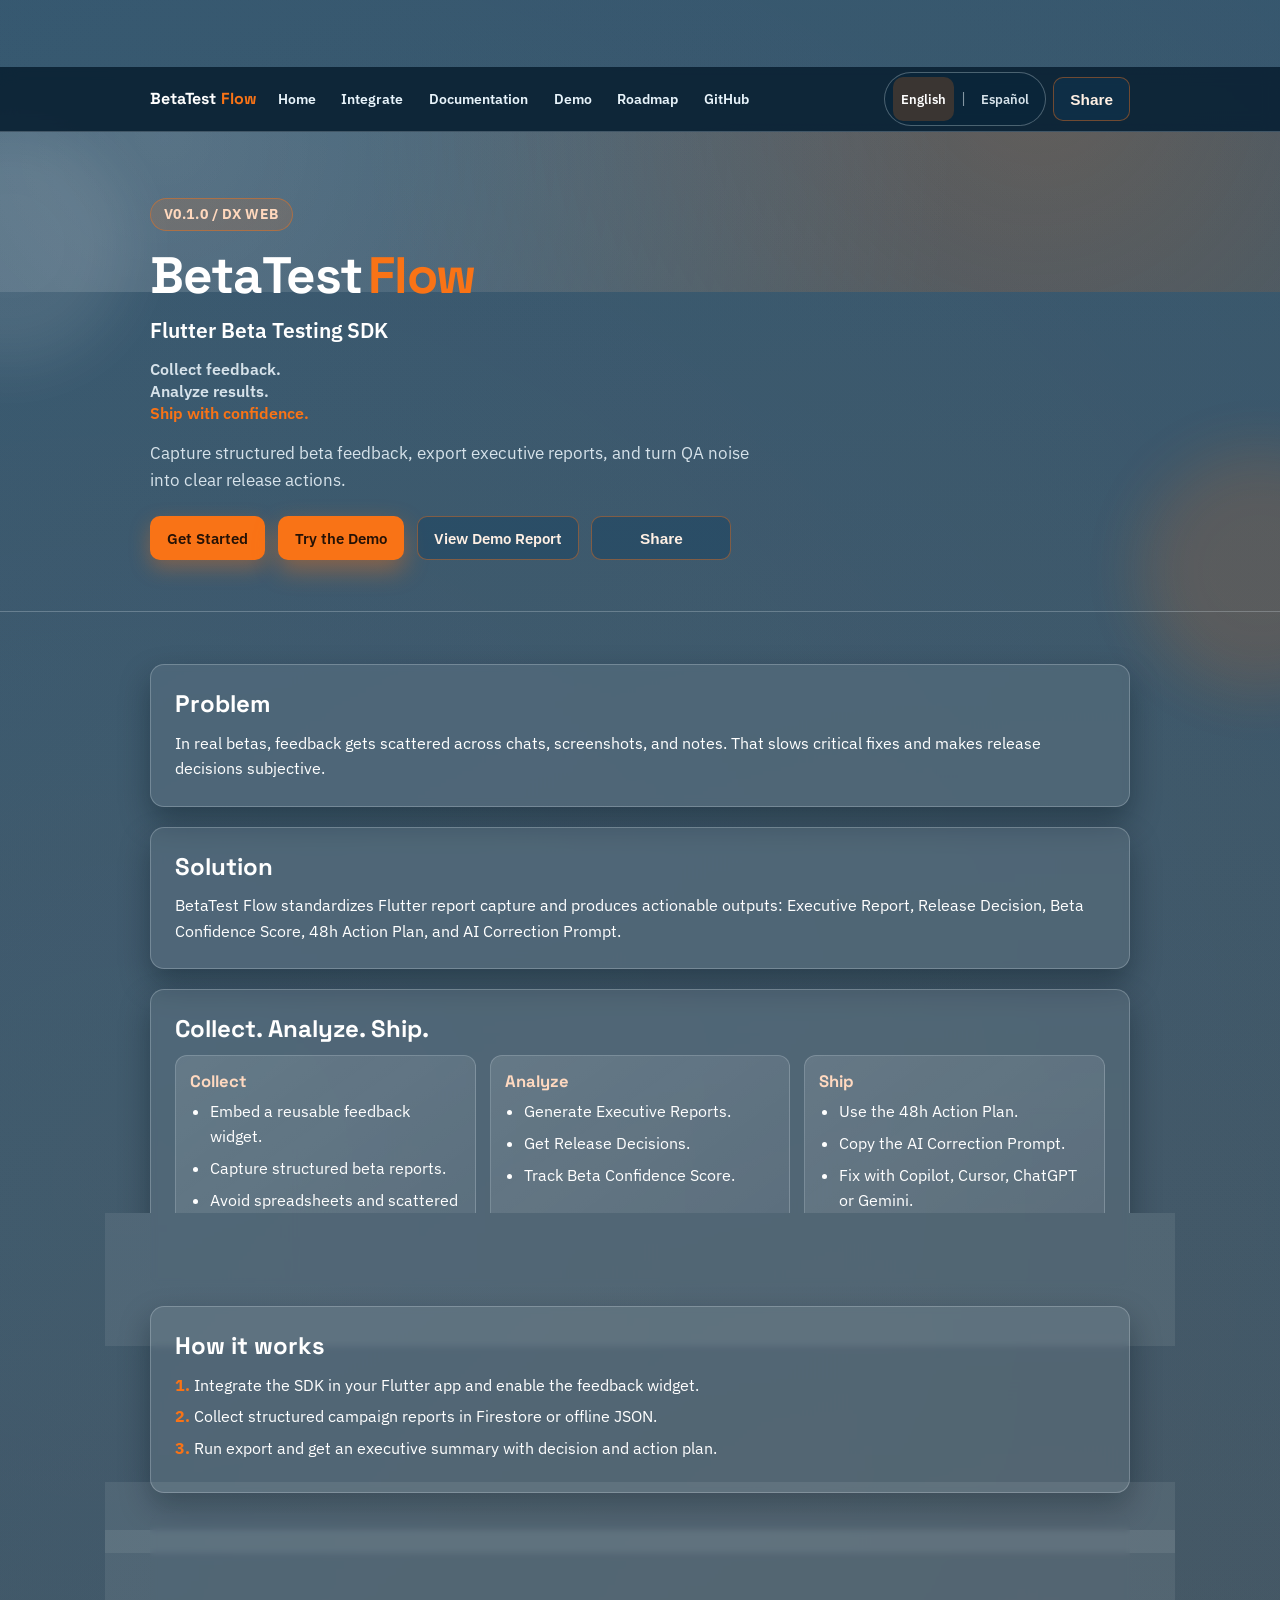
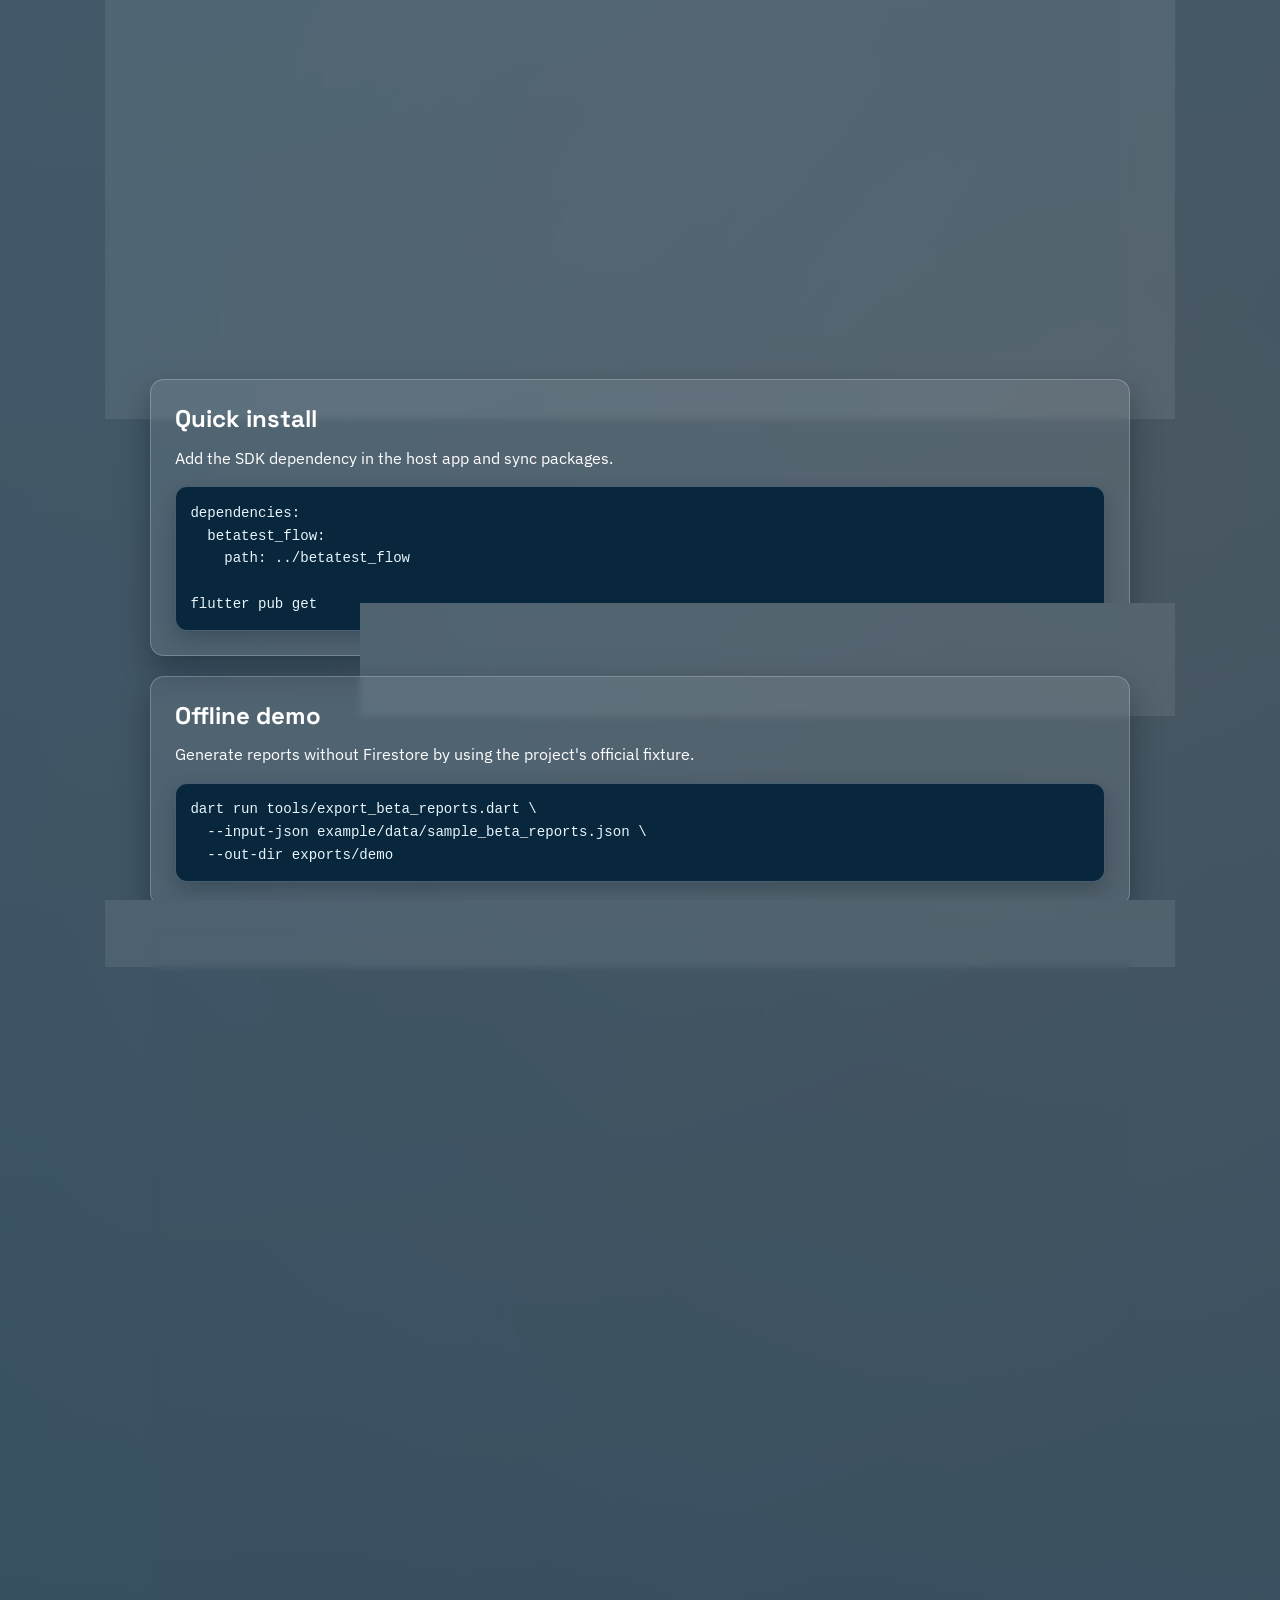
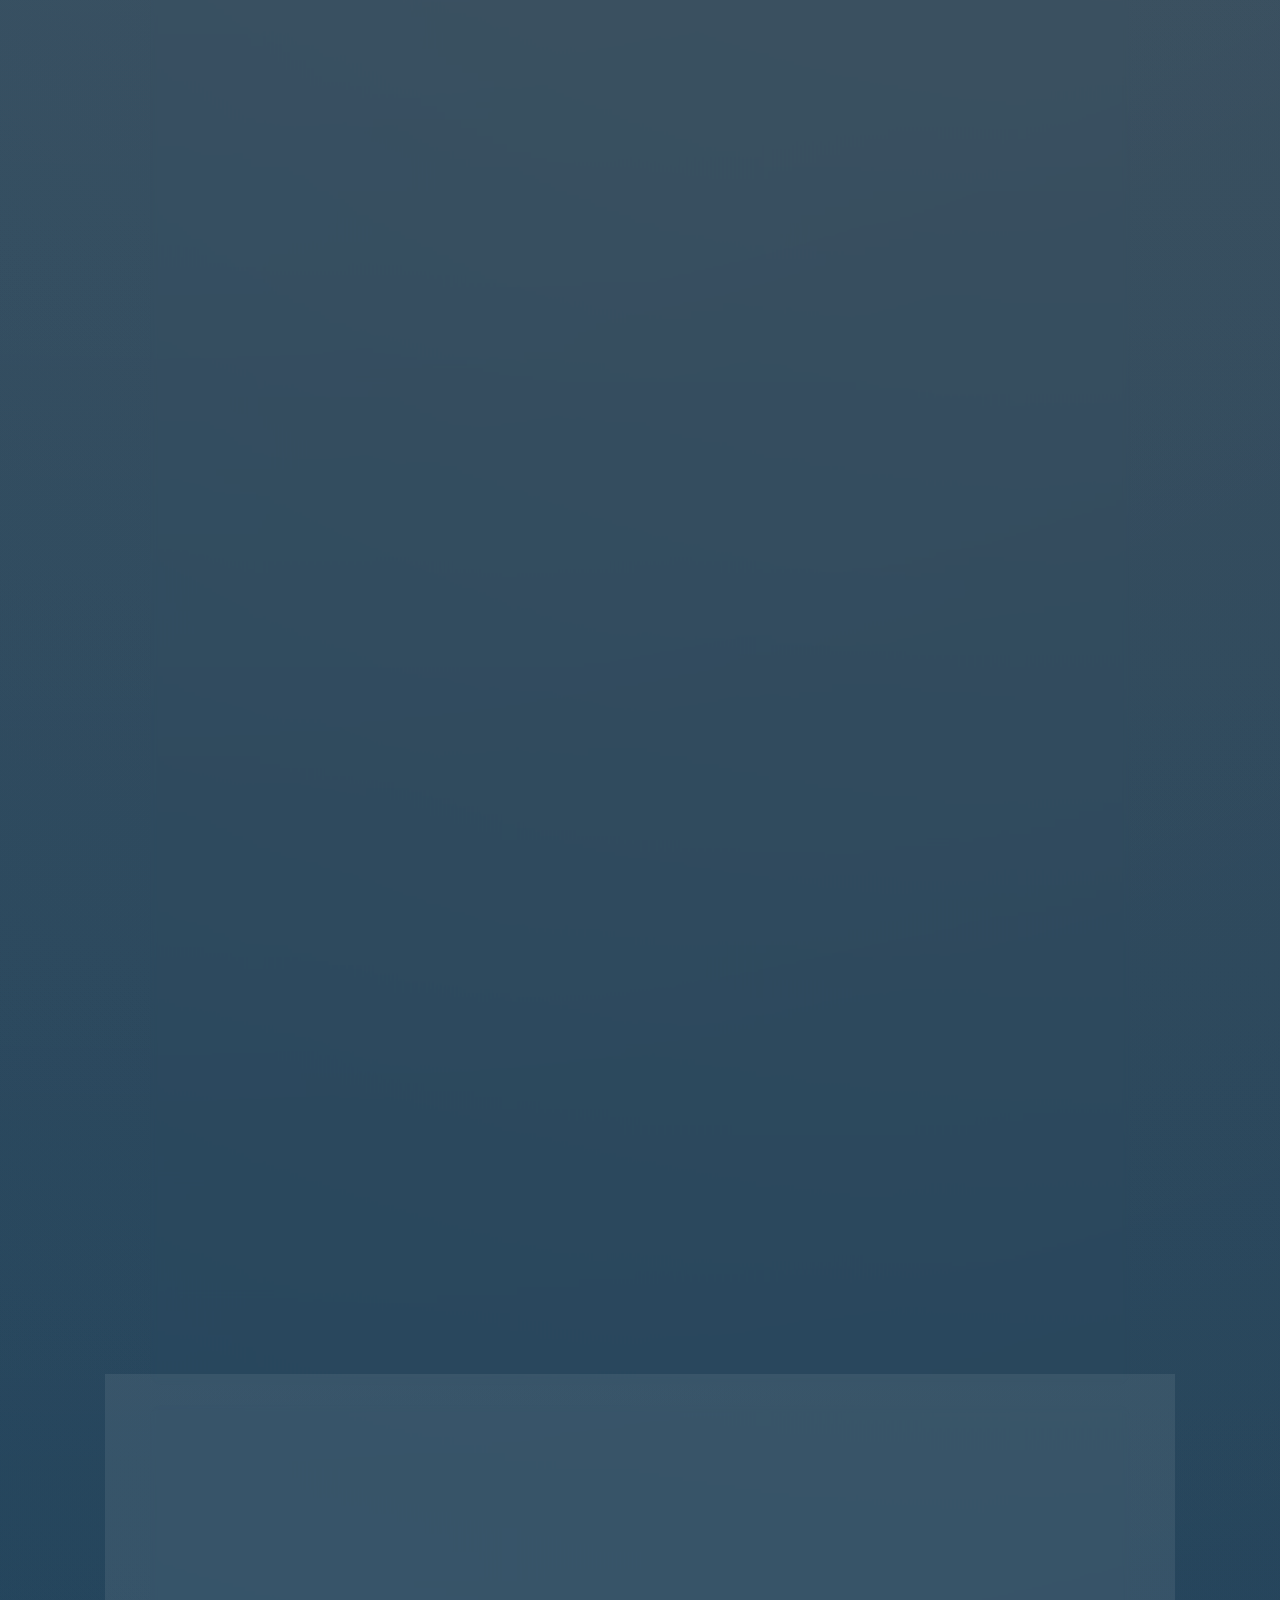
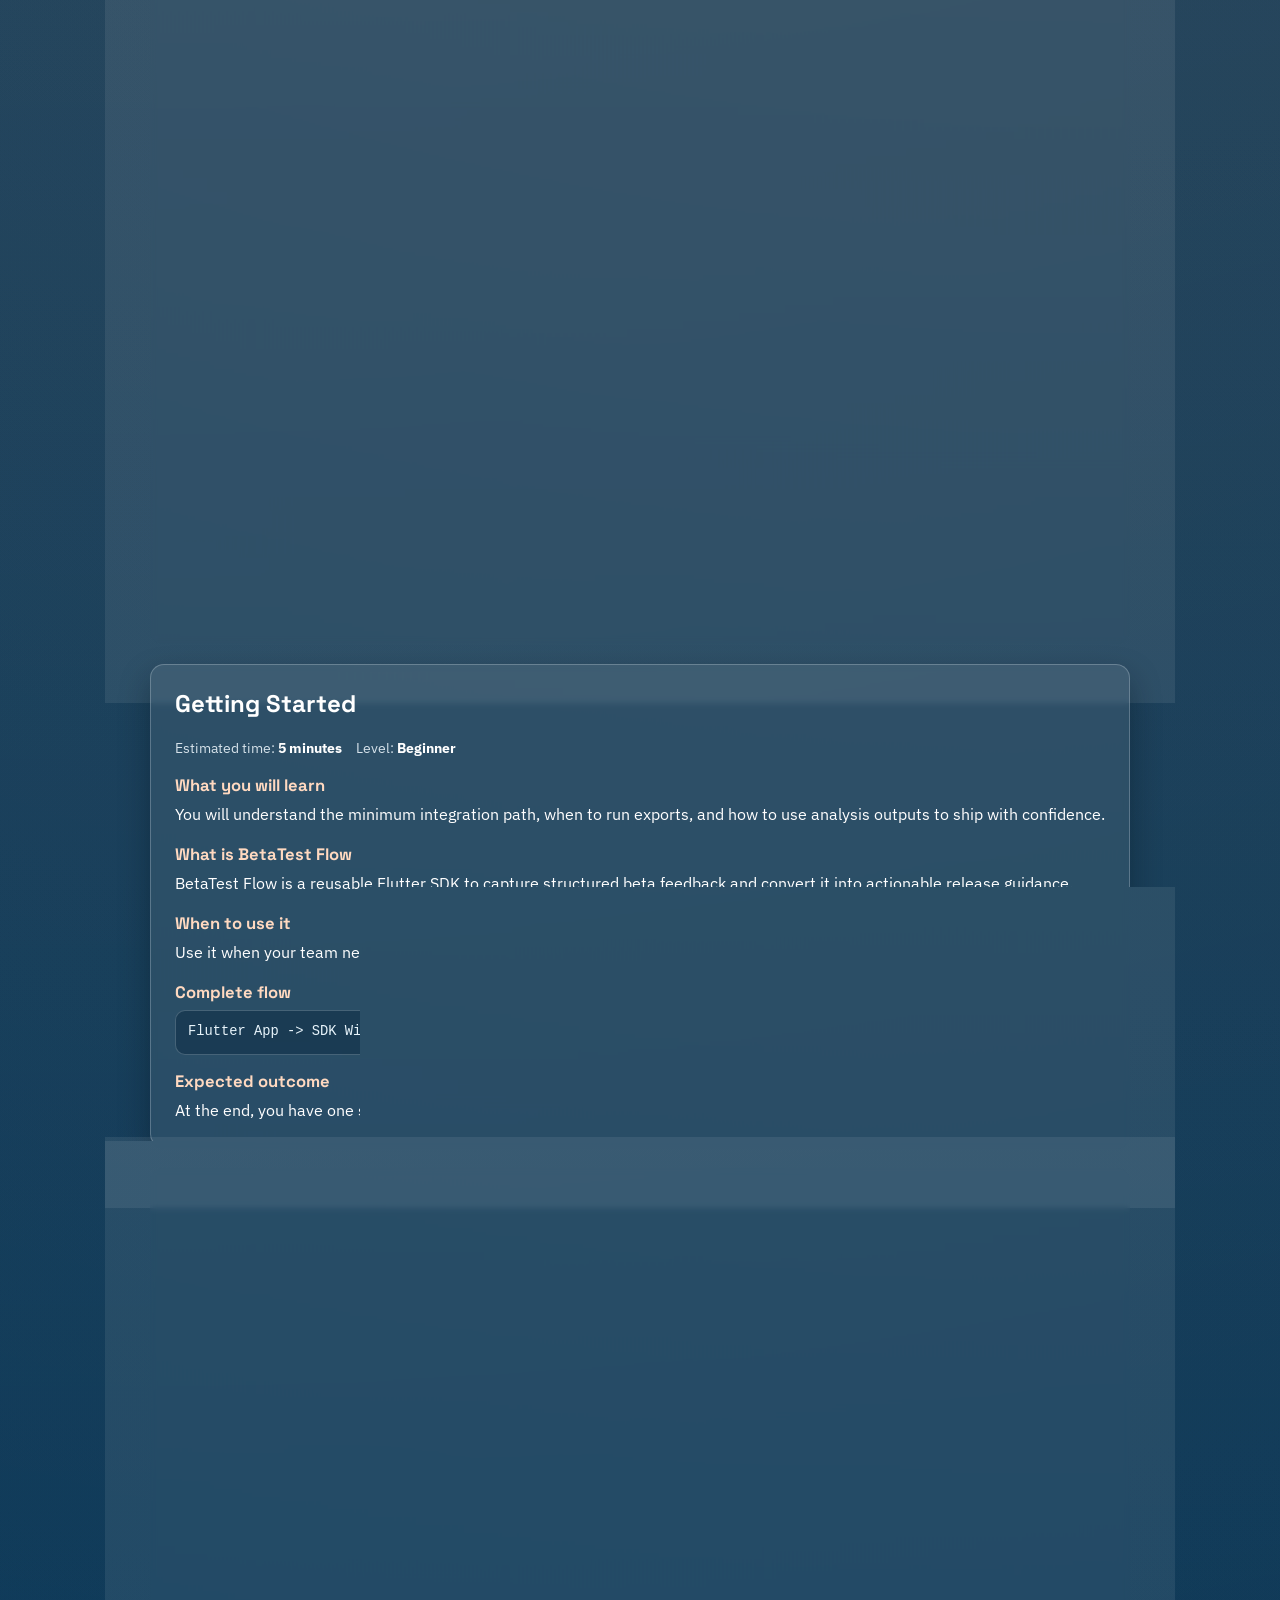
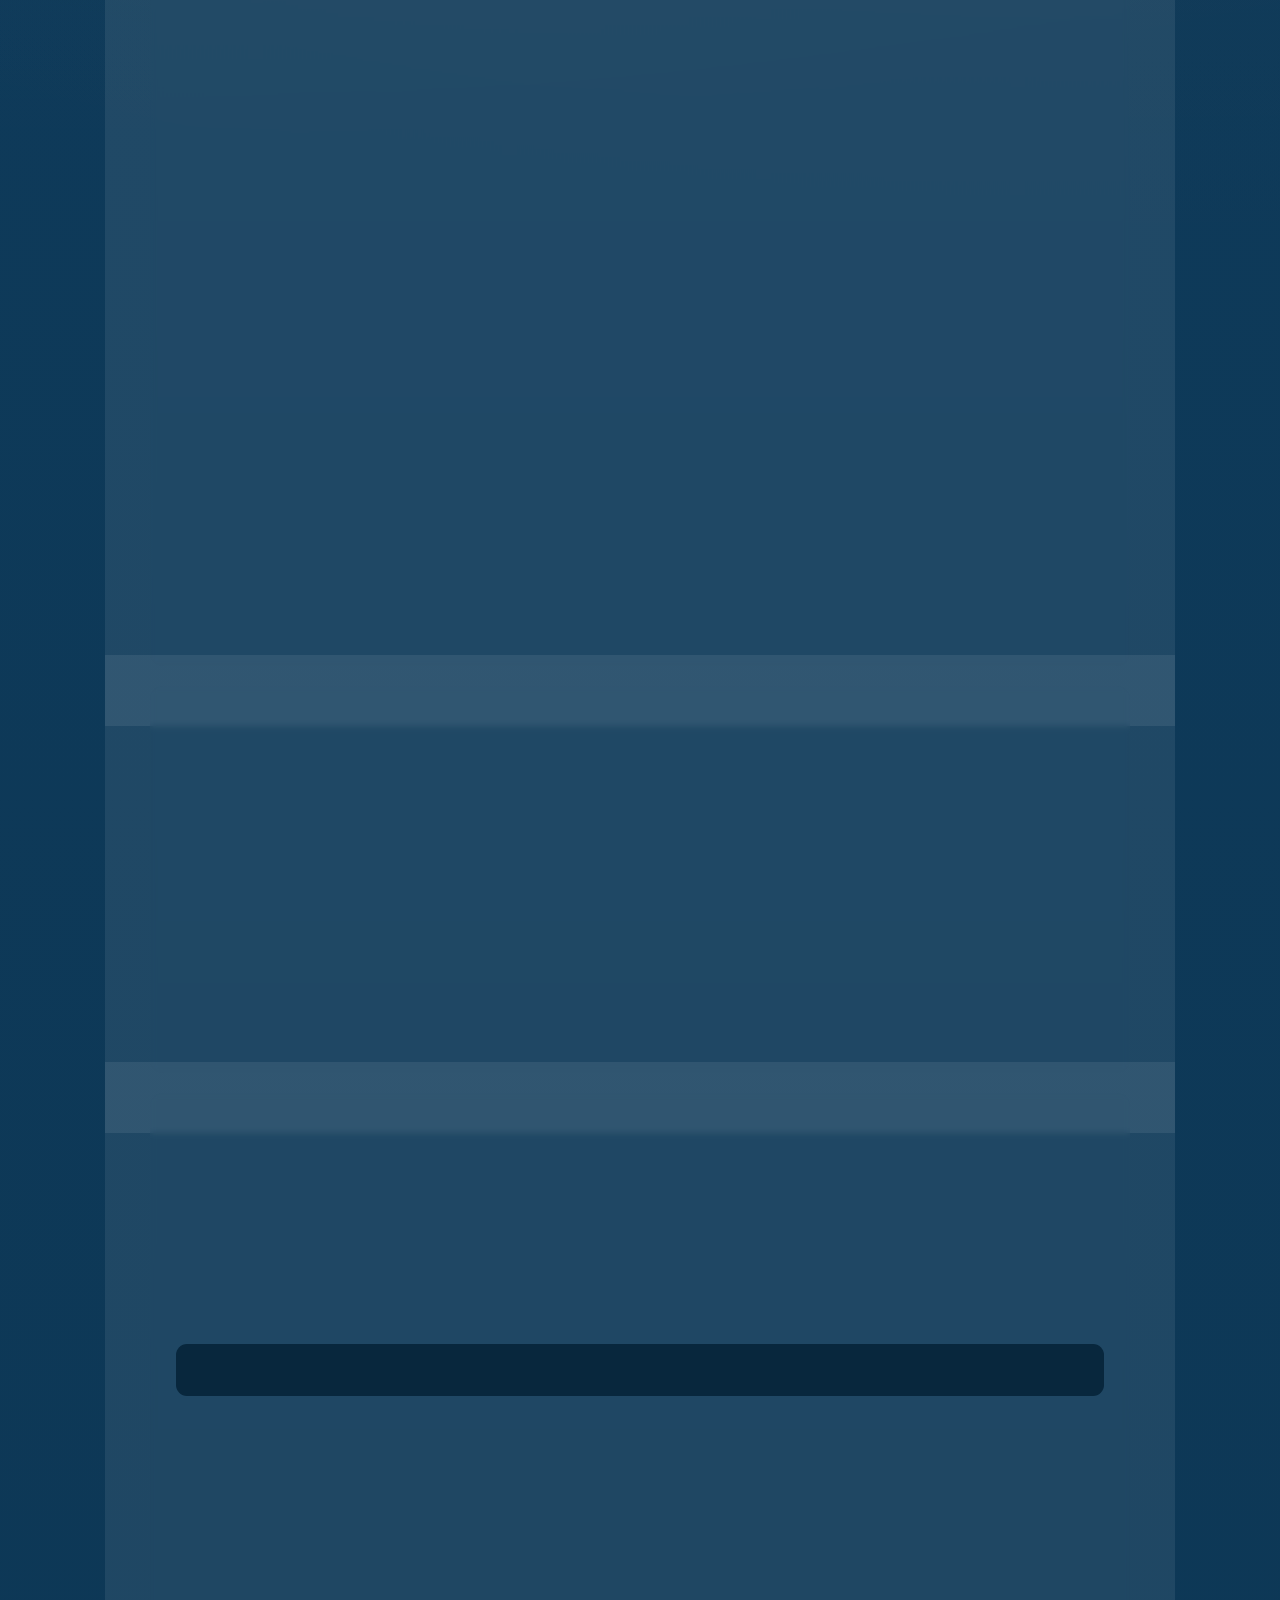
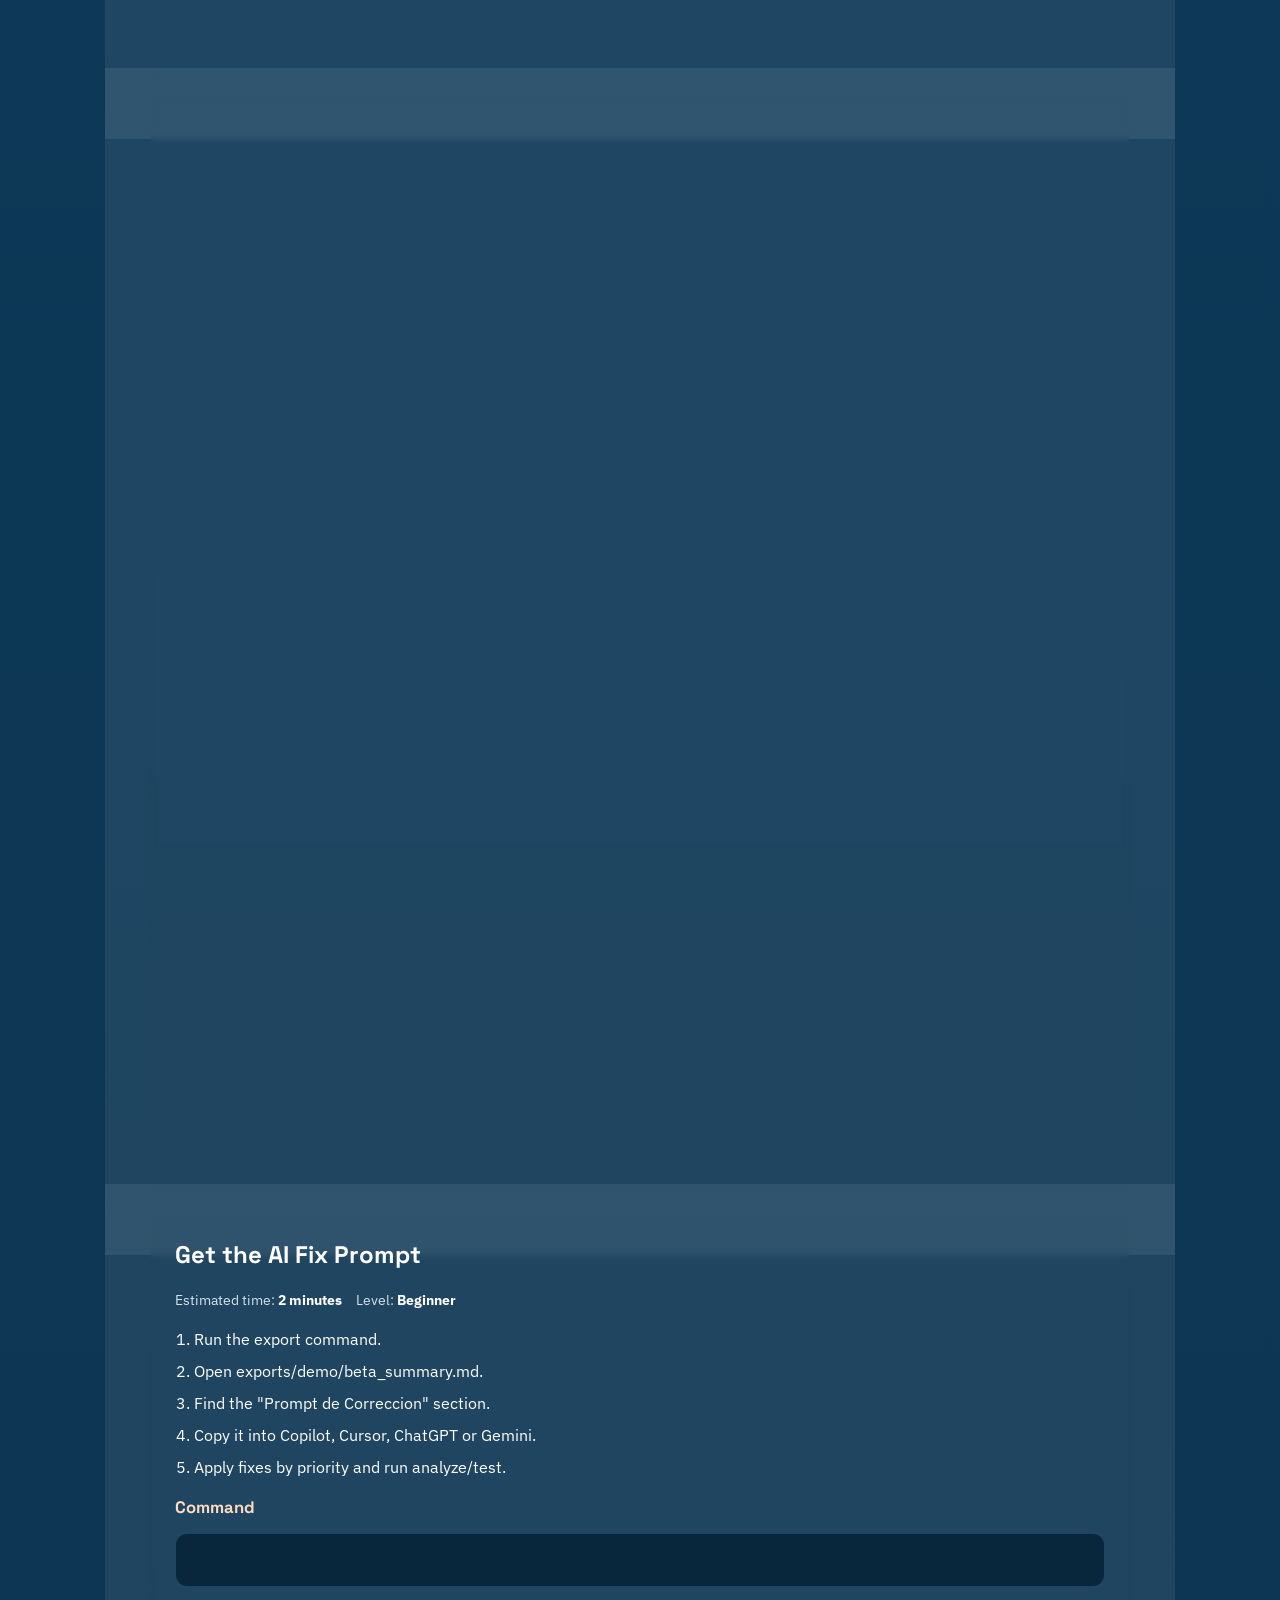
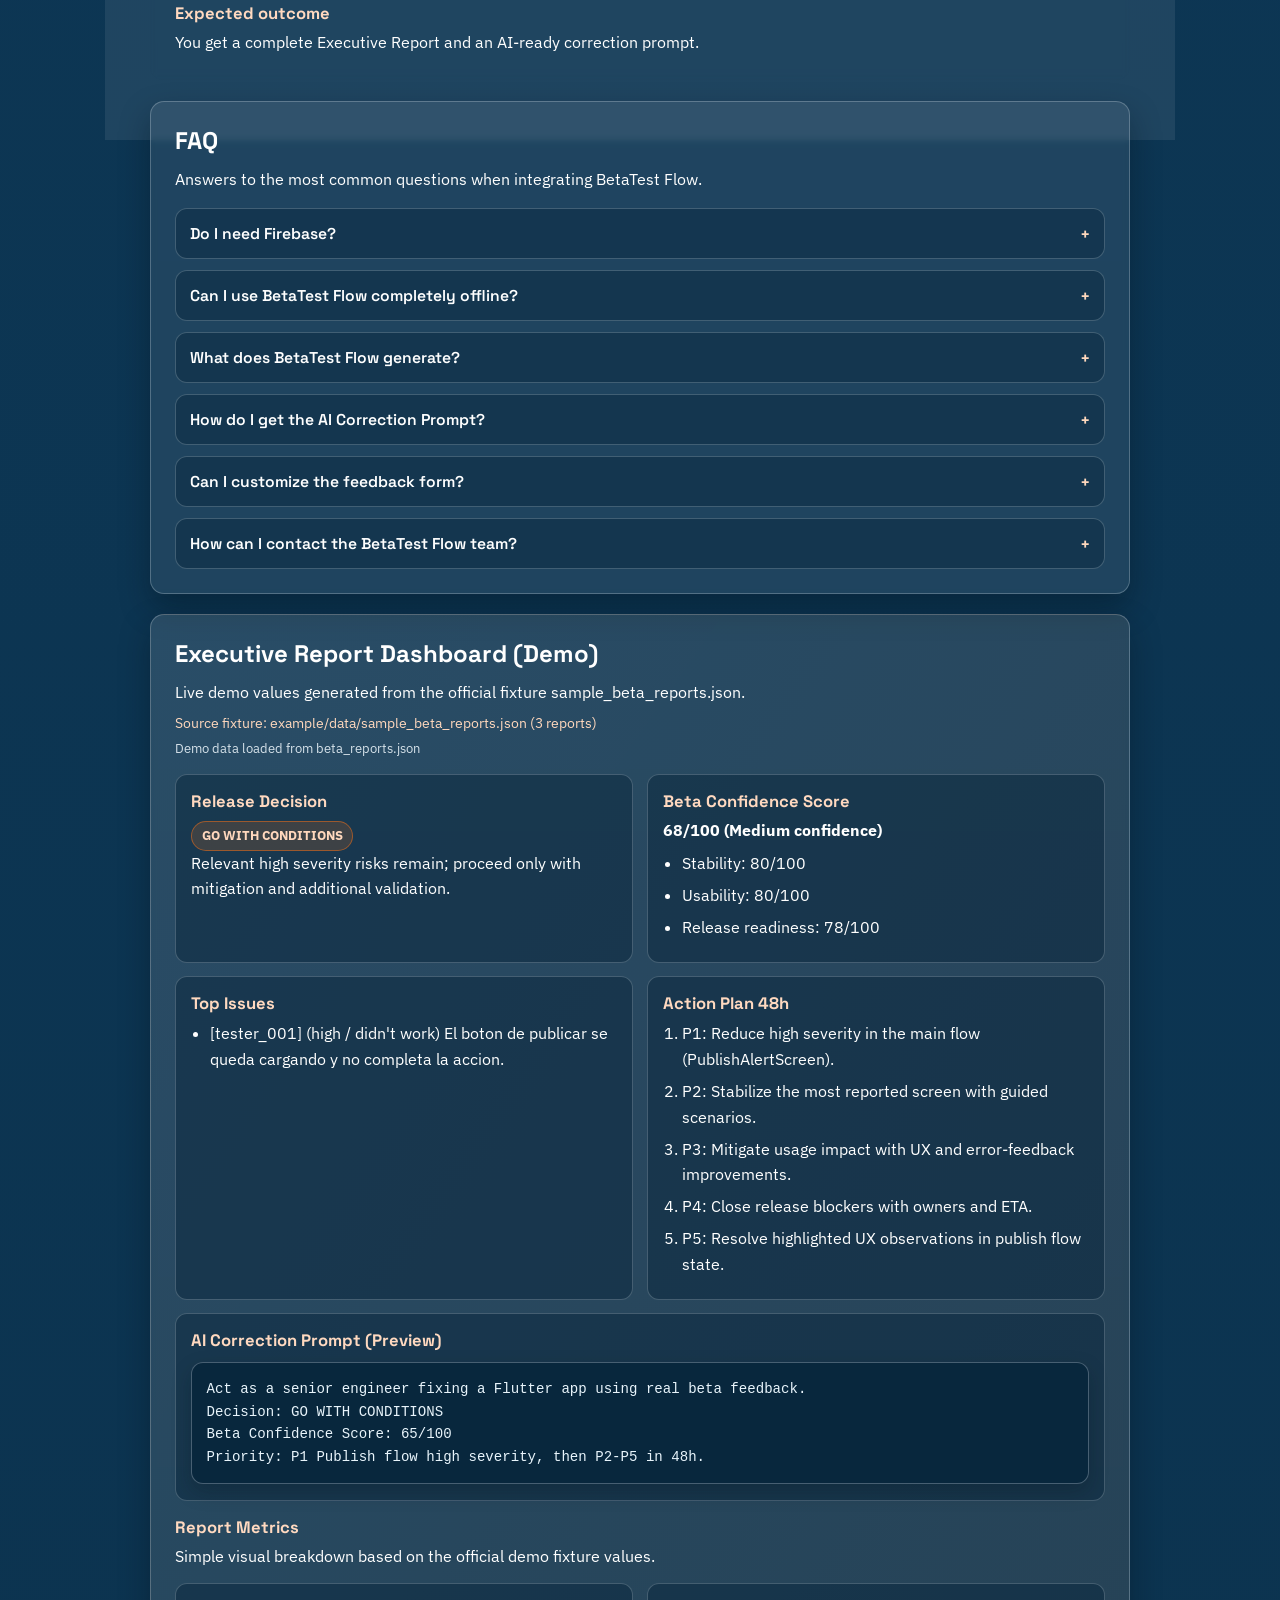
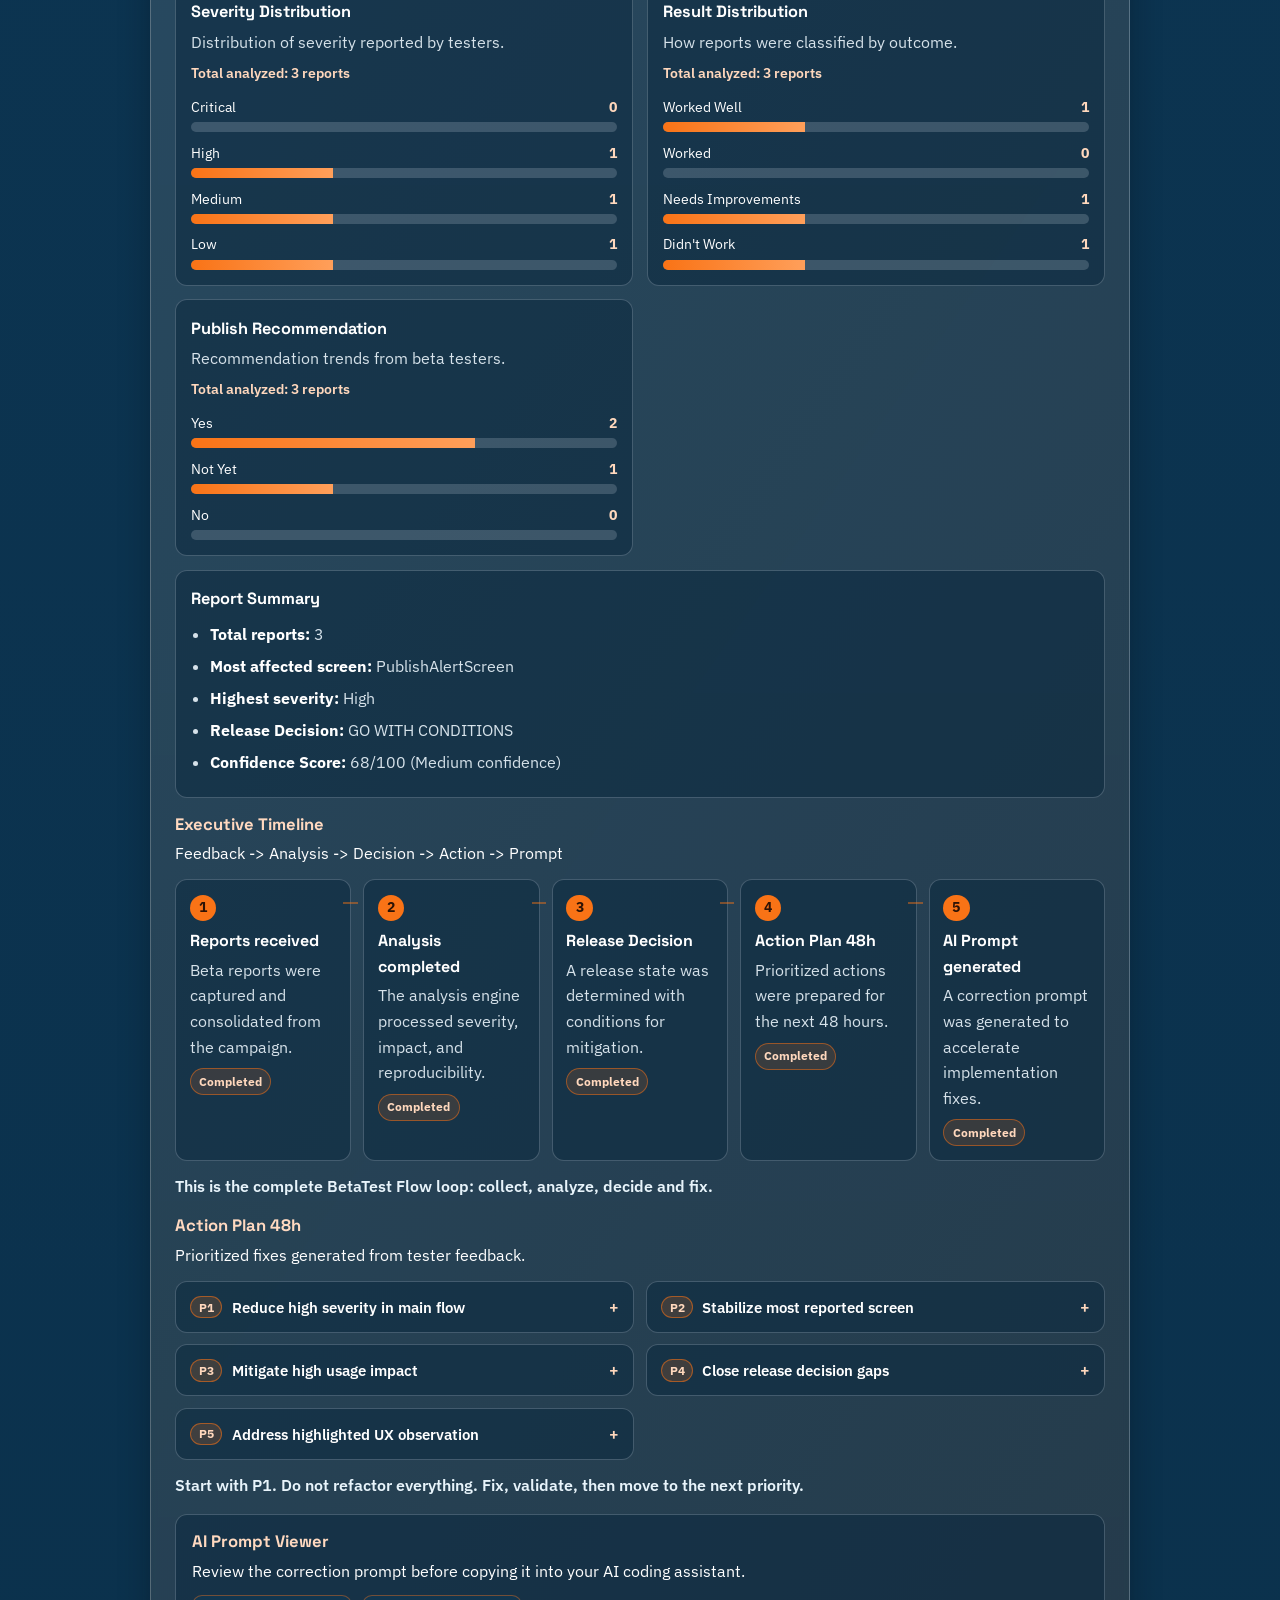
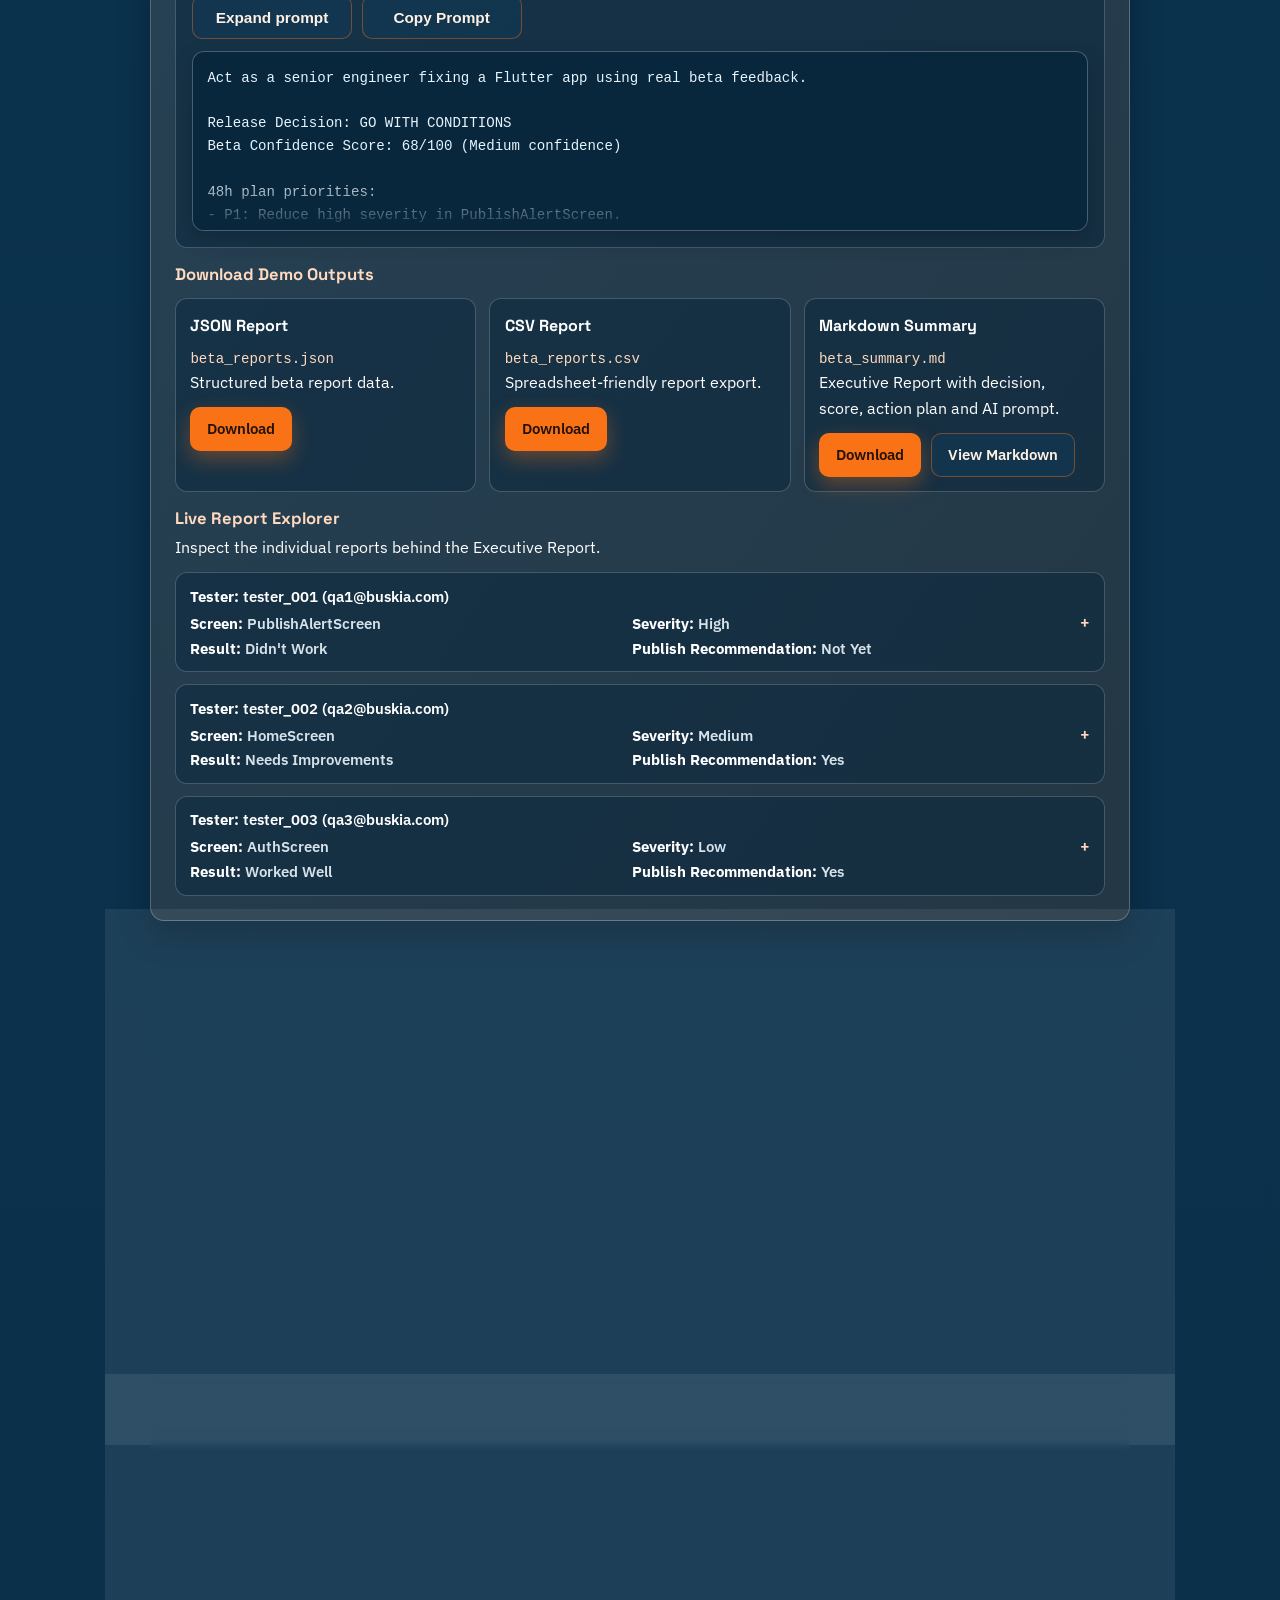
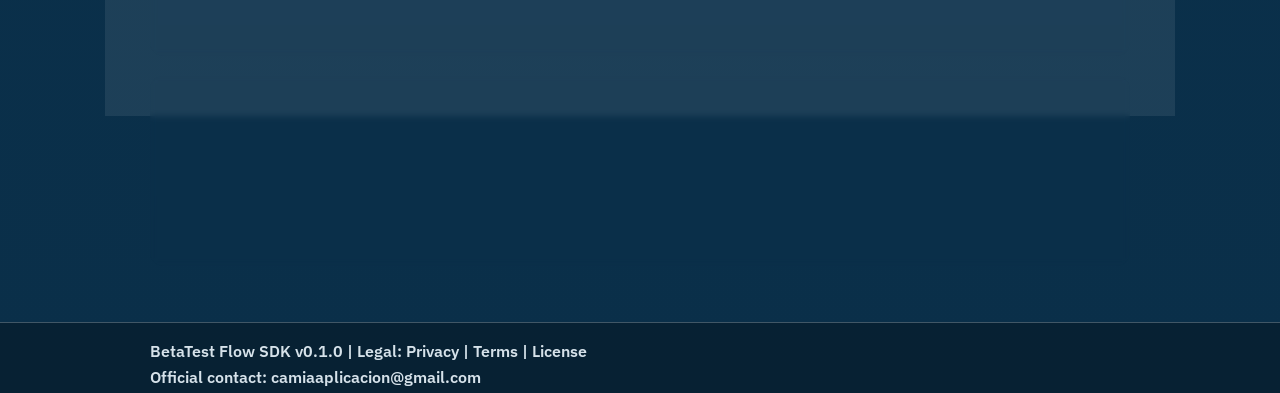
==== commit 7055b96a: "Finalize public release metadata and documentation" ====
--- a/hosting/index.html
+++ b/hosting/index.html
@@ -9,16 +9,17 @@
     <meta name="author" content="BetaTest Flow">
     <meta name="theme-color" content="#0F3D5E">
     <meta name="color-scheme" content="dark light">
-    <link rel="canonical" href="https://YOUR_DOMAIN/">
-    <link rel="alternate" hreflang="en" href="https://YOUR_DOMAIN/">
-    <link rel="alternate" hreflang="es" href="https://YOUR_DOMAIN/?lang=es">
+    <link rel="canonical" href="https://betatest-flow.web.app/">
+    <link rel="alternate" hreflang="en" href="https://betatest-flow.web.app/">
+    <link rel="alternate" hreflang="es" href="https://betatest-flow.web.app/?lang=es">
 
     <meta property="og:title" content="BetaTest Flow">
     <meta property="og:description" content="Flutter Beta Testing SDK">
     <meta property="og:type" content="website">
     <meta property="og:locale" content="en_US">
+    <!-- TODO: Replace with final social preview image before public launch. -->
     <meta property="og:image" content="/images/social-preview.png">
-    <meta property="og:url" content="https://YOUR_DOMAIN/">
+    <meta property="og:url" content="https://betatest-flow.web.app/">
 
     <meta name="twitter:card" content="summary_large_image">
     <meta name="twitter:title" content="BetaTest Flow">
@@ -55,7 +56,7 @@
           <a class="top-nav__link" href="#documentation" data-i18n="nav.documentation">Documentation</a>
           <a class="top-nav__link" href="#executive-report" data-i18n="nav.demo">Demo</a>
           <a class="top-nav__link" href="#roadmap" data-i18n="nav.roadmap">Roadmap</a>
-          <a class="top-nav__link" href="https://github.com" target="_blank" rel="noreferrer" data-i18n="nav.github">GitHub</a>
+          <a class="top-nav__link" href="https://github.com/camiaaplicacion-collab/betatest-flow" target="_blank" rel="noreferrer" data-i18n="nav.github">GitHub</a>
         </nav>
 
         <div class="top-nav__actions">
@@ -215,11 +216,17 @@
             <span class="integration-step__number">3</span>
             <div class="integration-step__content">
               <h3 data-i18n="integrationGuide.step3.title">Create the config</h3>
-              <p data-i18n="integrationGuide.step3.description">Define app, campaign and user context for report attribution.</p>
+              <p data-i18n="integrationGuide.step3.description">Define app and campaign metadata, checklist items, and report version.</p>
               <pre><code data-integration-code>final config = BetaTestFlowConfig(
   appId: 'my_flutter_app',
+  appName: 'My Flutter App',
   campaignId: 'closed_beta_1',
-  userId: currentUserId,
+  campaignName: 'Closed Beta 1',
+  reportVersion: '1',
+  checklistItems: const [
+    BetaChecklistItem(id: 'login', title: 'Login works'),
+    BetaChecklistItem(id: 'home', title: 'Home loads'),
+  ],
 );</code></pre>
               <button class="btn btn--ghost integration-step__copy" type="button" data-copy-integration-code data-i18n="integrationGuide.copyButton">Copy code</button>
               <p class="integration-step__expected"><strong data-i18n="integrationGuide.expectedLabel">Expected:</strong> <span data-i18n="integrationGuide.step3.expected">Configuration object is ready to be injected into UI components.</span></p>
@@ -230,9 +237,11 @@
             <span class="integration-step__number">4</span>
             <div class="integration-step__content">
               <h3 data-i18n="integrationGuide.step4.title">Add the feedback button</h3>
-              <p data-i18n="integrationGuide.step4.description">Render the SDK button so testers can submit structured feedback.</p>
+              <p data-i18n="integrationGuide.step4.description">Create the repository and render the SDK button so testers can submit structured feedback.</p>
               <pre><code data-integration-code>BetaFeedbackButton(
   config: config,
+  repository: FirebaseBetaFeedbackRepository(config: config),
+  userId: currentUserId,
 )</code></pre>
               <button class="btn btn--ghost integration-step__copy" type="button" data-copy-integration-code data-i18n="integrationGuide.copyButton">Copy code</button>
               <p class="integration-step__expected"><strong data-i18n="integrationGuide.expectedLabel">Expected:</strong> <span data-i18n="integrationGuide.step4.expected">Feedback entry point is visible in your app UI.</span></p>
@@ -397,6 +406,10 @@
   campaignId: 'beta_1',
   campaignName: 'Beta 1',
   reportVersion: '1',
+  checklistItems: const [
+    BetaChecklistItem(id: 'login', title: 'Login'),
+    BetaChecklistItem(id: 'home', title: 'Home'),
+  ],
 );
 
 BetaFeedbackButton(
@@ -481,6 +494,7 @@
 
         <div class="gs-block">
           <p data-i18n="analysisEngineGuide.intro">The engine automatically analyzes every beta report and generates actionable guidance for the development team.</p>
+          <p data-i18n="analysisEngineGuide.transparencyNote">BetaTest Flow uses deterministic and explainable rules to calculate release decisions and confidence scores. It does not use machine learning for these calculations.</p>
         </div>
 
         <div class="ae-grid">
@@ -998,7 +1012,7 @@
         <p data-i18n="cta.body">Start with minimal setup and evolve into evidence-based release decisions.</p>
         <div class="cta-actions">
           <a class="btn btn--primary btn--demo" href="#executive-report" data-i18n="cta.tryDemo">Try the Demo</a>
-          <a class="btn btn--primary" href="https://github.com" target="_blank" rel="noreferrer" data-i18n="cta.button">View on GitHub</a>
+          <a class="btn btn--primary" href="https://github.com/camiaaplicacion-collab/betatest-flow" target="_blank" rel="noreferrer" data-i18n="cta.button">View on GitHub</a>
           <button class="btn btn--ghost share-btn" type="button" data-share-trigger data-i18n="share.cta">Share BetaTest Flow</button>
         </div>
       </section>
--- a/hosting/styles.css
+++ b/hosting/styles.css
@@ -174,31 +174,6 @@
   gap: 1rem;
 }
 
-.hero__controls {
-  display: inline-flex;
-  align-items: center;
-  gap: 0.55rem;
-}
-
-.top-link {
-  display: inline-flex;
-  align-items: center;
-  margin: 0 0 1rem;
-  padding: 0.26rem 0.6rem;
-  border-radius: var(--radius-pill);
-  border: 1px solid rgba(214, 226, 234, 0.32);
-  color: #ffffff;
-  background: rgba(8, 39, 61, 0.45);
-  font-size: 0.84rem;
-  font-weight: 600;
-  text-decoration: none;
-}
-
-.top-link:hover {
-  border-color: rgba(249, 115, 22, 0.45);
-  color: #fff0e4;
-}
-
 .badge {
   display: inline-block;
   margin: 0 0 1rem;
@@ -358,7 +333,6 @@
 .btn:focus-visible,
 .doc-card__button:focus-visible,
 .language-switch__button:focus-visible,
-.top-link:focus-visible,
 .guide-link:focus-visible {
   outline: 2px solid rgba(249, 115, 22, 0.75);
   outline-offset: 2px;
@@ -1392,16 +1366,7 @@
     gap: 0.55rem;
   }
 
-  .hero__controls {
-    width: 100%;
-    flex-wrap: wrap;
-  }
-
   .language-switch {
-    margin-bottom: 0.4rem;
-  }
-
-  .top-link {
     margin-bottom: 0.4rem;
   }
 
--- a/hosting/styles.css
+++ b/hosting/styles.css
@@ -174,31 +174,6 @@
   gap: 1rem;
 }
 
-.hero__controls {
-  display: inline-flex;
-  align-items: center;
-  gap: 0.55rem;
-}
-
-.top-link {
-  display: inline-flex;
-  align-items: center;
-  margin: 0 0 1rem;
-  padding: 0.26rem 0.6rem;
-  border-radius: var(--radius-pill);
-  border: 1px solid rgba(214, 226, 234, 0.32);
-  color: #ffffff;
-  background: rgba(8, 39, 61, 0.45);
-  font-size: 0.84rem;
-  font-weight: 600;
-  text-decoration: none;
-}
-
-.top-link:hover {
-  border-color: rgba(249, 115, 22, 0.45);
-  color: #fff0e4;
-}
-
 .badge {
   display: inline-block;
   margin: 0 0 1rem;
@@ -358,7 +333,6 @@
 .btn:focus-visible,
 .doc-card__button:focus-visible,
 .language-switch__button:focus-visible,
-.top-link:focus-visible,
 .guide-link:focus-visible {
   outline: 2px solid rgba(249, 115, 22, 0.75);
   outline-offset: 2px;
@@ -1392,16 +1366,7 @@
     gap: 0.55rem;
   }
 
-  .hero__controls {
-    width: 100%;
-    flex-wrap: wrap;
-  }
-
   .language-switch {
-    margin-bottom: 0.4rem;
-  }
-
-  .top-link {
     margin-bottom: 0.4rem;
   }
 
